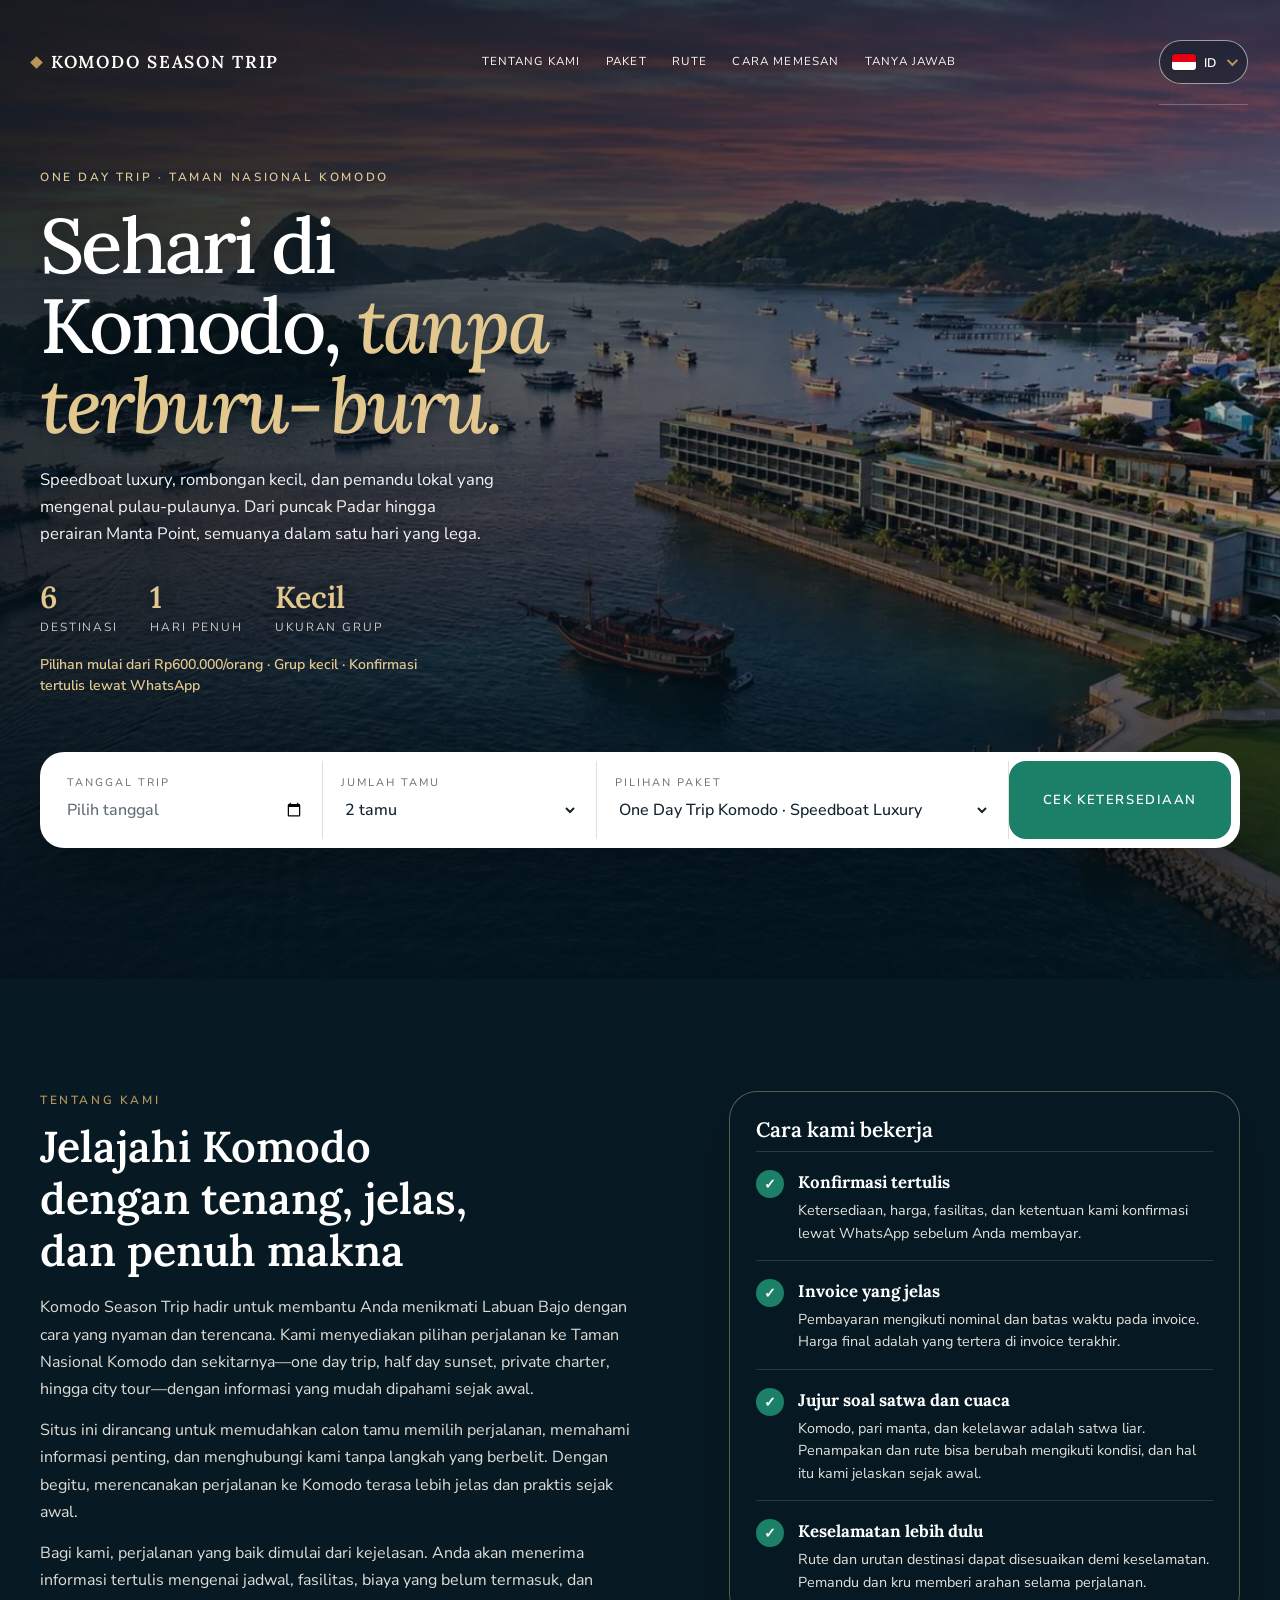
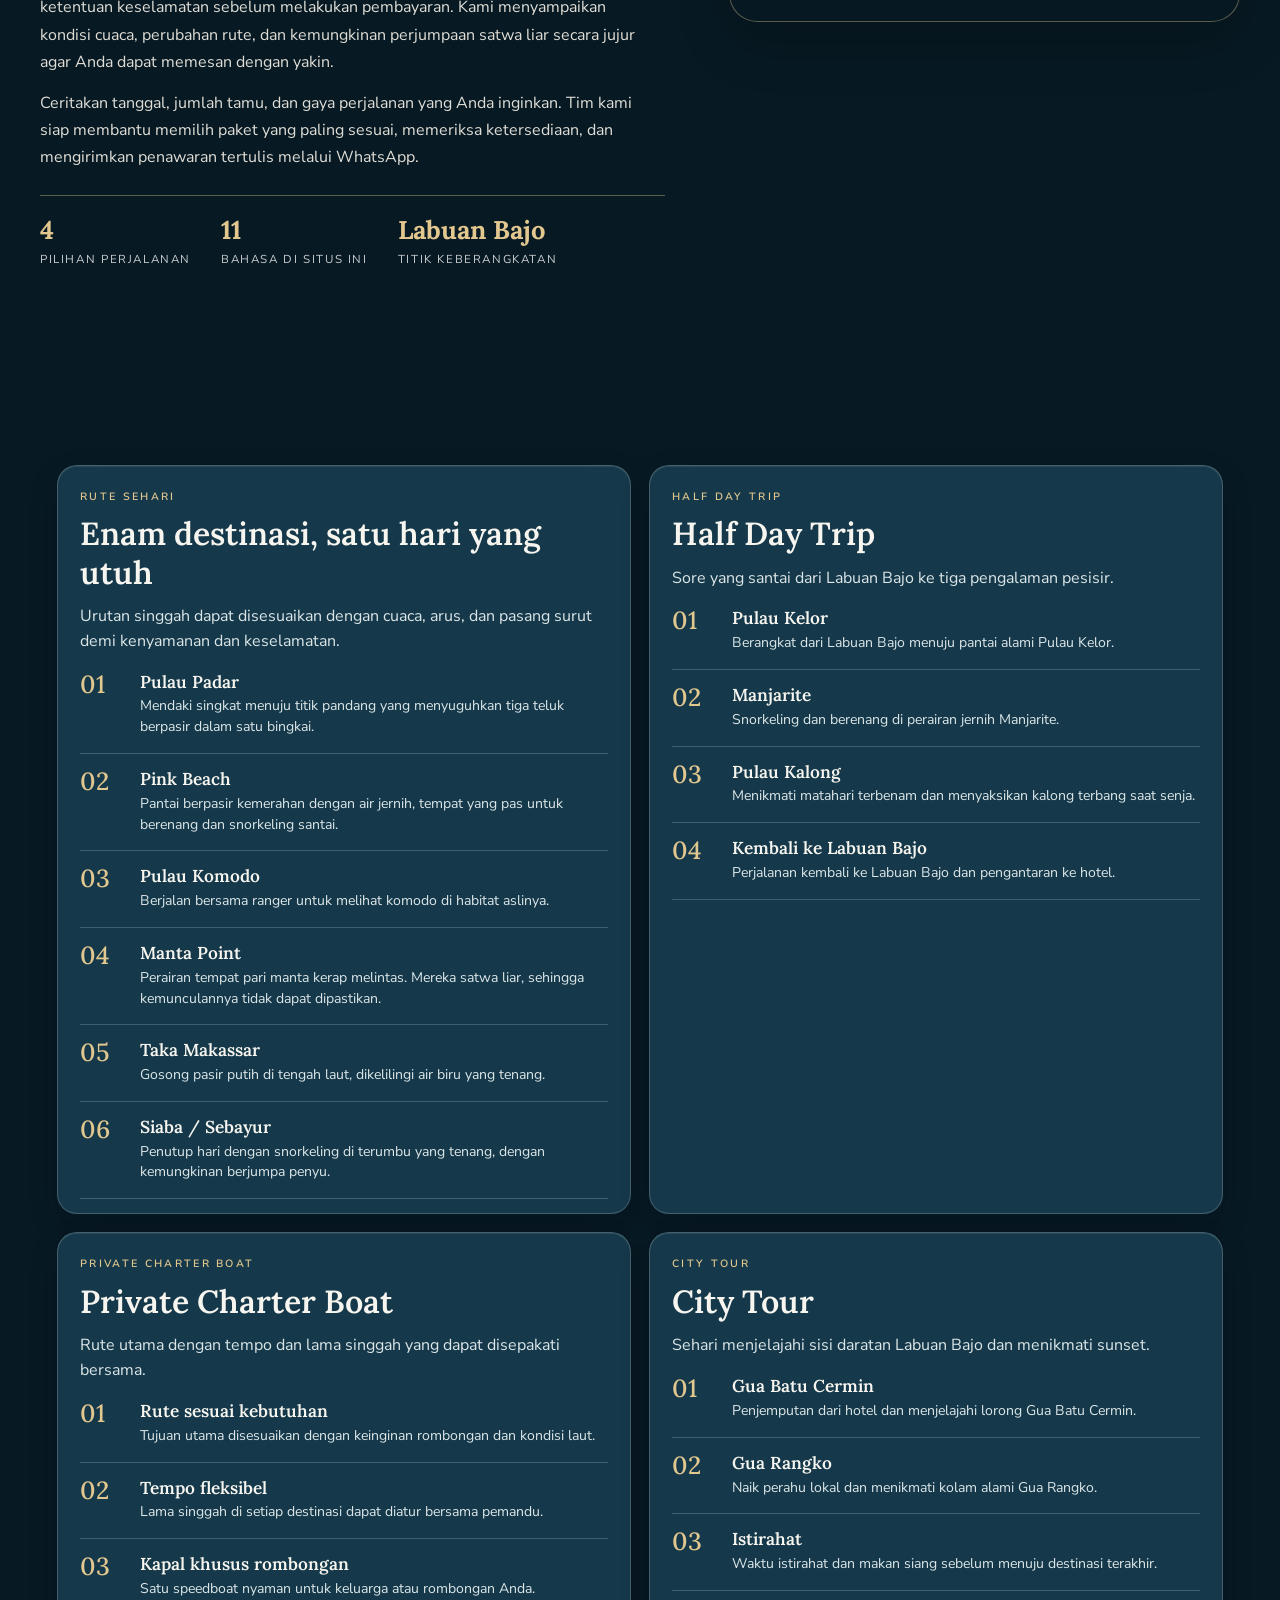
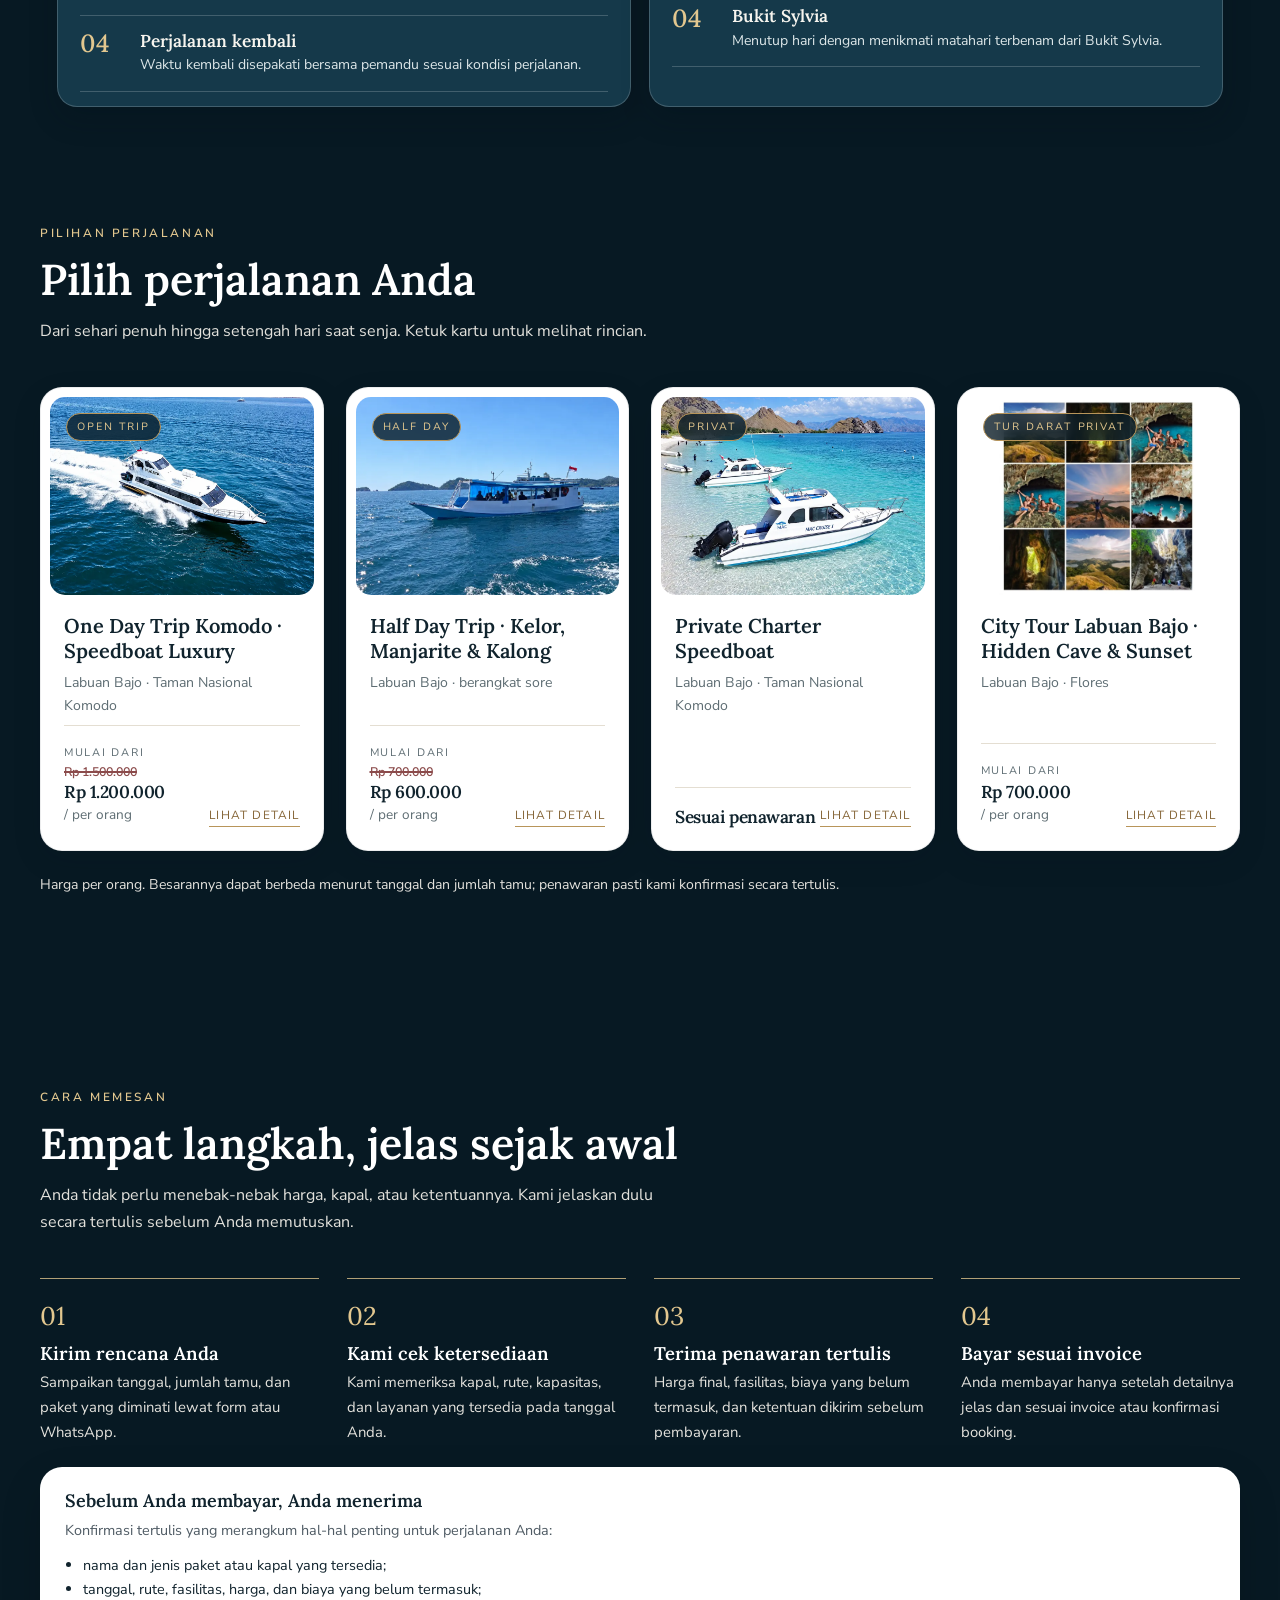
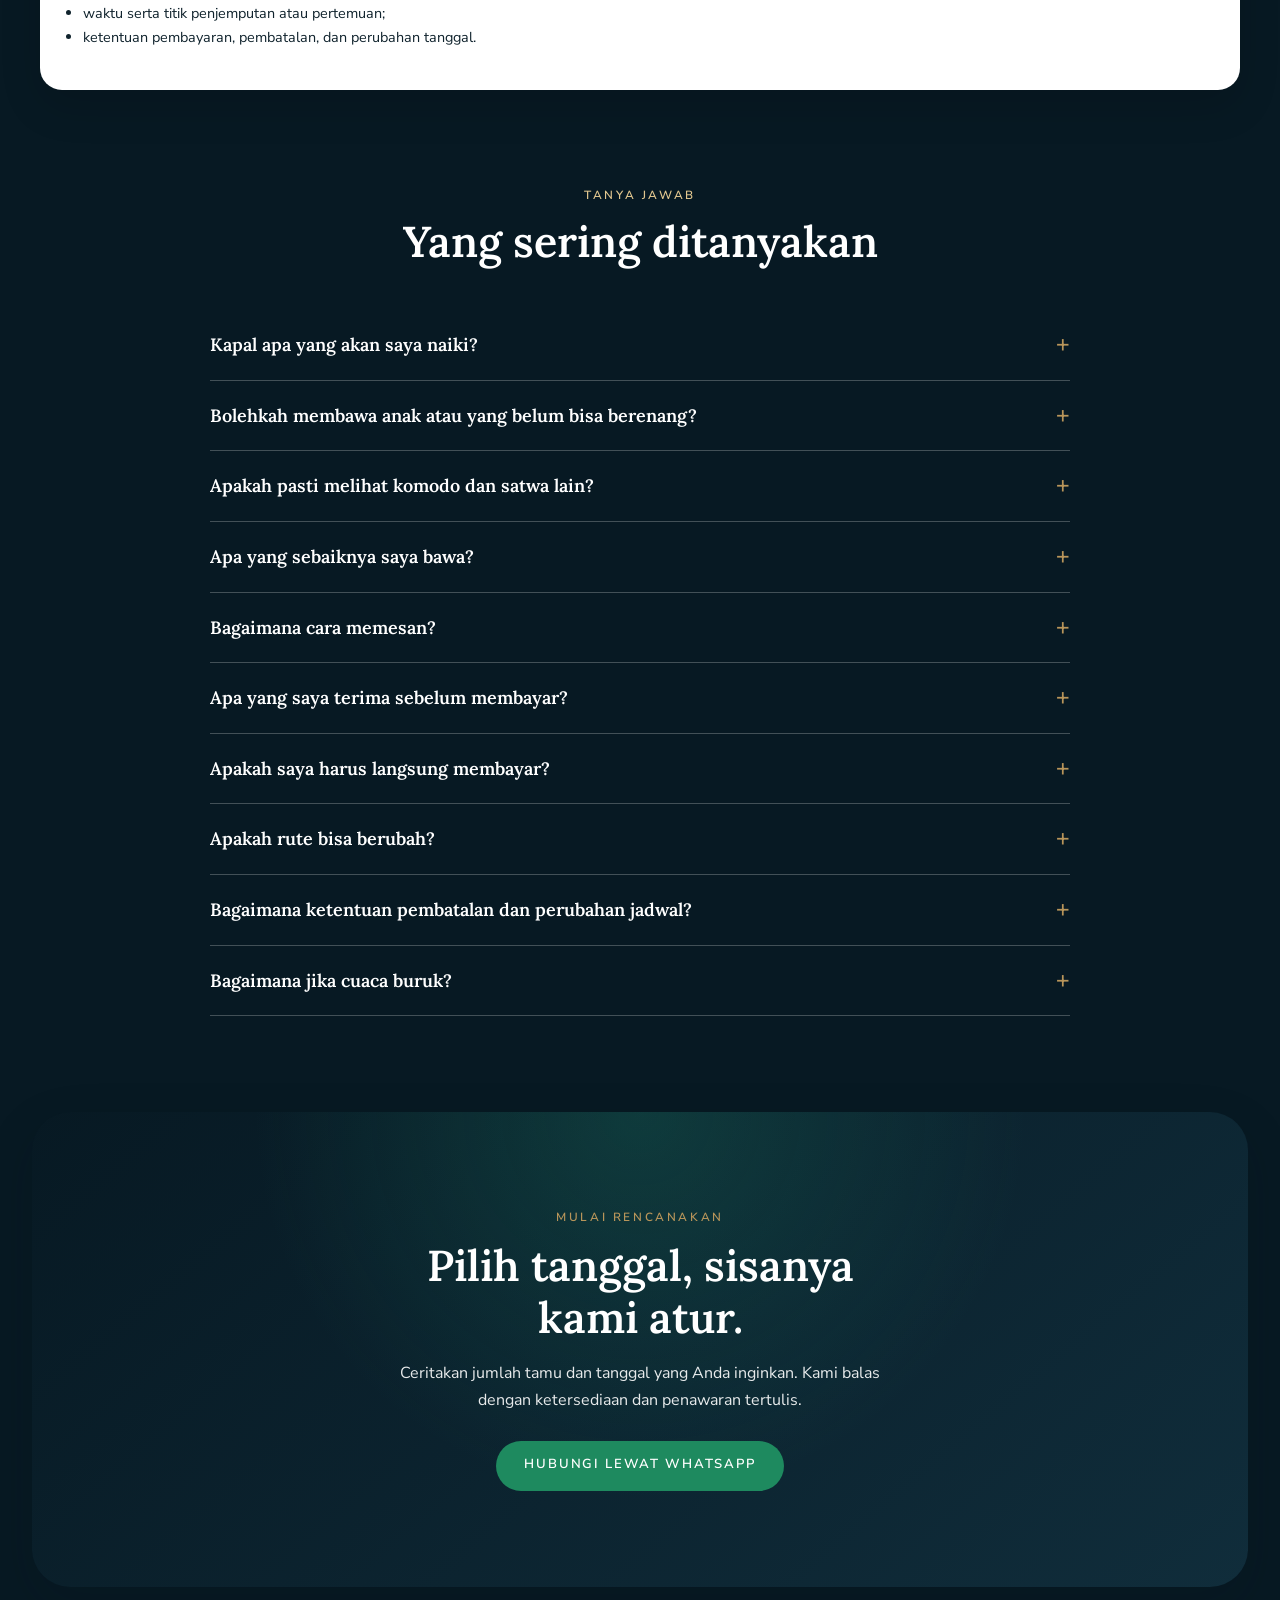
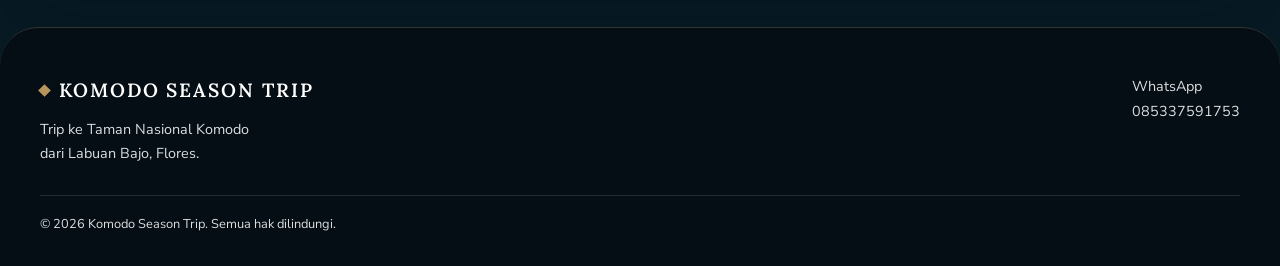
==== index.html @ 8cfcc33c "Add files via upload" ====
<!DOCTYPE html>
<html lang="id">
<head>
<meta charset="UTF-8">
<meta name="viewport" content="width=device-width, initial-scale=1, viewport-fit=cover">
<title>Paket Wisata Komodo dari Labuan Bajo | Komodo Season Trip</title>
<meta name="description" content="Tur Pulau Komodo dari Labuan Bajo: one day trip speedboat luxury, half day sunset Kalong, private charter, dan city tour Gua Rangko. Grup kecil, pesan lewat WhatsApp.">
<meta name="robots" content="index,follow,max-image-preview:large">
<meta property="og:type" content="website"><meta property="og:site_name" content="Komodo Season Trip">
<meta property="og:title" content="Paket Wisata Komodo dari Labuan Bajo | Komodo Season Trip"><meta property="og:description" content="Tur Pulau Komodo dari Labuan Bajo: one day trip speedboat luxury, half day sunset Kalong, private charter, dan city tour Gua Rangko. Grup kecil, pesan lewat WhatsApp.">
<meta property="og:locale" content="id_ID"><meta property="og:locale:alternate" content="en_US"><meta property="og:locale:alternate" content="zh_CN"><meta property="og:locale:alternate" content="ms_MY"><meta property="og:locale:alternate" content="ru_RU"><meta property="og:locale:alternate" content="es_ES"><meta property="og:locale:alternate" content="pt_PT"><meta property="og:locale:alternate" content="it_IT"><meta property="og:locale:alternate" content="de_DE">
<meta property="og:image" content="https://darwin9415.github.io/Komodo-season-trip/hero.webp">
<meta name="twitter:card" content="summary_large_image">
<link rel="alternate" hreflang="id" href="https://darwin9415.github.io/Komodo-season-trip/">
<link rel="alternate" hreflang="en" href="https://darwin9415.github.io/Komodo-season-trip/en.html">
<link rel="alternate" hreflang="zh" href="https://darwin9415.github.io/Komodo-season-trip/zh.html">
<link rel="alternate" hreflang="ms" href="https://darwin9415.github.io/Komodo-season-trip/ms.html">
<link rel="alternate" hreflang="ru" href="https://darwin9415.github.io/Komodo-season-trip/ru.html">
<link rel="alternate" hreflang="es" href="https://darwin9415.github.io/Komodo-season-trip/es.html">
<link rel="alternate" hreflang="pt" href="https://darwin9415.github.io/Komodo-season-trip/pt.html">
<link rel="alternate" hreflang="it" href="https://darwin9415.github.io/Komodo-season-trip/it.html">
<link rel="alternate" hreflang="de" href="https://darwin9415.github.io/Komodo-season-trip/de.html"><link rel="alternate" hreflang="fr" href="https://darwin9415.github.io/Komodo-season-trip/fr.html"><link rel="alternate" hreflang="ar" href="https://darwin9415.github.io/Komodo-season-trip/ar.html">
<link rel="alternate" hreflang="x-default" href="https://darwin9415.github.io/Komodo-season-trip/">
<link rel="canonical" href="https://darwin9415.github.io/Komodo-season-trip/">
<meta property="og:url" content="https://darwin9415.github.io/Komodo-season-trip/">
<link rel="preconnect" href="https://fonts.googleapis.com">
<link rel="preconnect" href="https://fonts.gstatic.com" crossorigin>
<link href="https://fonts.googleapis.com/css2?family=Lora:ital,wght@0,500;0,600;0,700;1,500&family=Nunito+Sans:wght@400;500;600;700&display=swap" rel="stylesheet">
<script type="application/ld+json">{"@context":"https://schema.org","@graph":[{"@type":"TravelAgency","name":"Komodo Season Trip","telephone":"+6285337591753","areaServed":"Labuan Bajo, Flores, Indonesia","description":"Tur Pulau Komodo dari Labuan Bajo: one day trip speedboat luxury, half day sunset Kalong, private charter, dan city tour Gua Rangko. Grup kecil, pesan lewat WhatsApp."},{"@type":"TouristTrip","name":"One Day Trip Komodo · Speedboat Luxury","description":"Open trip (sharing) satu hari penuh menjelajahi enam destinasi Taman Nasional Komodo dengan speedboat wisata dari Labuan Bajo: Pulau Padar, Pink Beach, Pulau Komodo, Manta Point, Taka Makassar, dan Siaba atau Sebayur. Penjemputan hotel di area Labuan Bajo, makan siang, dan pemandu lokal sudah termasuk.","provider":{"@type":"TravelAgency","name":"Komodo Season Trip"},"offers":{"@type":"Offer","priceCurrency":"IDR","price":"1200000"}},{"@type":"TouristTrip","name":"Half Day Trip · Kelor, Manjarite & Kalong","description":"Perjalanan setengah hari yang santai: berlayar dari Labuan Bajo sore hari, singgah di pantai alami Pulau Kelor, snorkeling di Manjarite, lalu menutup hari dengan matahari terbenam dan ribuan kelelawar terbang di Pulau Kalong. Penjemputan dan pengantaran hotel sudah termasuk.","provider":{"@type":"TravelAgency","name":"Komodo Season Trip"},"offers":{"@type":"Offer","priceCurrency":"IDR","price":"600000"}},{"@type":"TouristTrip","name":"Private Charter Speedboat","description":"Sewa satu speedboat penuh khusus untuk keluarga atau rombongan Anda. Rute mengikuti paket utama, sementara tempo dan lama singgah di tiap destinasi menyesuaikan keinginan Anda.","provider":{"@type":"TravelAgency","name":"Komodo Season Trip"}},{"@type":"TouristTrip","name":"City Tour Labuan Bajo · Hidden Cave & Sunset","description":"Satu hari privat menjelajahi sisi daratan Labuan Bajo: menyusuri Gua Batu Cermin, berenang di kolam jernih Gua Rangko, lalu menutup hari dengan matahari terbenam di Bukit Sylvia. Tiga pengalaman dalam satu perjalanan untuk 2–6 tamu.","provider":{"@type":"TravelAgency","name":"Komodo Season Trip"},"offers":{"@type":"Offer","priceCurrency":"IDR","price":"700000"}}]}</script>
<style>
:root{--navy:#08151f;--navy2:#0f2a3c;--gold:#b8955a;--gold2:#dcc08c;--ivory:#f6f3ed;--stone:#ebe5d9;--ink:#101c27;--muted:#67727c;--line:#e0d9ca;
--serif:"Lora",Georgia,"Times New Roman",serif;--sans:"Nunito Sans","Segoe UI",Arial,sans-serif}
*{box-sizing:border-box;margin:0;padding:0}
html{scroll-behavior:smooth}
body{font-variant-numeric:lining-nums;font-family:var(--sans);background:var(--ivory);color:var(--ink);line-height:1.65;font-size:16px;-webkit-font-smoothing:antialiased}
a{color:inherit;text-decoration:none}
svg{display:block}
:focus-visible{outline:2px solid var(--gold);outline-offset:3px}
.wrap{width:min(1140px,90%);margin-inline:auto}
.hide{display:none!important}
.eyebrow{font-size:.74rem;letter-spacing:.22em;text-transform:uppercase;color:var(--gold);font-weight:600}
h1,h2,h3{font-family:var(--serif);font-weight:600;letter-spacing:0;line-height:1.2}
h2{font-size:clamp(1.8rem,3.8vw,2.7rem)}
.btn{display:inline-block;background:var(--gold);color:#08151f;border:0;border-radius:2px;padding:14px 28px;font:600 .82rem var(--sans);letter-spacing:.14em;text-transform:uppercase;cursor:pointer;transition:background .2s}
.btn:hover{background:var(--gold2)}
.btn.ghost{background:transparent;color:inherit;border:1px solid currentColor}
.btn.ghost:hover{background:rgba(184,149,90,.12)}

/* header */
header.top{position:absolute;inset:0 0 auto;z-index:10;color:#fff}
.top .wrap{display:flex;align-items:center;justify-content:space-between;padding-block:24px;gap:20px}
.logo{font-family:var(--serif);font-size:1.15rem;font-weight:600;letter-spacing:.12em;text-transform:uppercase;display:flex;align-items:center;gap:12px}
.logo i{width:9px;height:9px;background:var(--gold);transform:rotate(45deg)}
nav.menu{display:flex;gap:34px;font-size:.82rem;letter-spacing:.12em;text-transform:uppercase}
nav.menu a{opacity:.96;padding:4px 0;border-bottom:1px solid transparent}
nav.menu a:hover{opacity:1;border-color:var(--gold)}
.top .btn{padding:10px 20px}
@media(max-width:860px){nav.menu{display:none}}

/* hero */
.hero{position:relative;color:#fff;min-height:720px;padding:190px 0 0;overflow:hidden;background:#08151f center/cover no-repeat}
.glow{position:absolute;right:10%;top:150px;width:420px;height:420px;border-radius:50%;background:radial-gradient(circle,rgba(220,192,140,.55),rgba(184,149,90,0) 66%);pointer-events:none}
.hero svg.scene{position:absolute;left:0;right:0;bottom:0;width:100%;height:42%;min-height:200px}
.hero .wrap{position:relative;z-index:2}
.hero h1{font-size:clamp(2.4rem,6vw,4.7rem);max-width:12ch;margin-top:18px;font-weight:500}
.hero h1 em{color:var(--gold2);font-style:italic}
.hero .lead{margin-top:22px;max-width:50ch;font-size:1.06rem;color:rgba(255,255,255,.92)}
.facts{display:flex;gap:34px;margin-top:34px;flex-wrap:wrap}
.facts div b{display:block;font-family:var(--serif);font-size:1.8rem;font-weight:600;color:var(--gold2);line-height:1}
.facts div span{font-size:.74rem;letter-spacing:.16em;text-transform:uppercase;opacity:.75}
.cari{position:relative;z-index:3;margin-top:56px;margin-bottom:-52px;background:#fff;color:var(--ink);padding:10px;display:grid;grid-template-columns:1fr 1fr 1.5fr auto;gap:0;box-shadow:0 30px 60px rgba(4,12,20,.35)}
.cari > div{padding:12px 20px;border-right:1px solid var(--line)}
.cari label{display:block;font-size:.68rem;letter-spacing:.18em;text-transform:uppercase;color:var(--muted);margin-bottom:2px}
.cari input,.cari select{width:100%;border:0;background:transparent;font:500 1rem var(--sans);color:var(--ink);padding:4px 0}
.cari .btn{align-self:stretch;border-radius:0;padding-inline:34px}
@media(max-width:900px){.cari{grid-template-columns:1fr 1fr;margin-bottom:-90px}.cari > div{border-bottom:1px solid var(--line)}.cari .btn{grid-column:1/-1;padding-block:16px}}
@media(max-width:520px){.cari{grid-template-columns:1fr}.cari > div{border-right:0}}


section{padding-block:80px}
.sec-head{max-width:640px;margin-bottom:42px}
.sec-head p{color:var(--muted);margin-top:12px}

/* paket */
.cards{display:grid;grid-template-columns:repeat(4,1fr);gap:24px}
@media(max-width:1100px){.cards{grid-template-columns:1fr 1fr}}
@media(max-width:620px){.cards{grid-template-columns:1fr}}
.card{background:#fff;border:1px solid var(--line);cursor:pointer;display:flex;flex-direction:column;transition:transform .25s,box-shadow .25s}
.card:hover{transform:translateY(-4px);box-shadow:0 22px 40px rgba(8,21,31,.12)}
.thumb{height:220px;position:relative;display:grid;place-items:center;color:var(--gold2)}
.has-photo{background-size:cover;background-position:center}.has-photo svg{display:none}
.t1{background:linear-gradient(145deg,#0f2a3c,#08151f)}
.t2{background:linear-gradient(145deg,#14485a,#0a2233)}
.t3{background:linear-gradient(145deg,#1d3a4a,#0a1b27)}
.thumb svg{width:84px;height:84px;opacity:.9}
.tag{position:absolute;left:16px;top:16px;background:rgba(8,21,31,.6);backdrop-filter:blur(4px);font-size:.66rem;letter-spacing:.18em;text-transform:uppercase;border:1px solid var(--gold);color:var(--gold2);padding:4px 10px}
.card .body{padding:24px;display:flex;flex-direction:column;gap:6px;flex:1}
.card h3{font-size:1.25rem}
.where{color:var(--muted);font-size:.88rem}
.score{font-size:.88rem;color:var(--muted)}.score b{color:var(--gold)}
.meta{margin-top:auto;padding-top:18px;border-top:1px solid var(--line);display:flex;justify-content:space-between;align-items:end;gap:10px}
.price small{display:block;font-size:.68rem;letter-spacing:.16em;text-transform:uppercase;color:var(--muted)}
.meta .price{display:flex;flex-direction:column;align-items:flex-start;gap:2px;min-width:0}.meta .price .price-old{display:block!important;margin:0;color:#8b4b4b;font-family:var(--sans);font-size:.86rem;font-weight:600;line-height:1.25;text-decoration-line:line-through;text-decoration-color:#8b4b4b;text-decoration-thickness:2px;white-space:nowrap}.meta .price strong{display:block;color:var(--ink);font-size:1.4rem;line-height:1.2}.price .price-old{display:block;margin:2px 0 0;color:var(--muted);font-size:.82rem;font-weight:500;line-height:1.2;text-decoration:line-through;text-decoration-thickness:1.5px}.price strong{font-family:var(--serif);font-size:1.35rem;font-weight:600}
.price em{font-style:normal;color:var(--muted);font-size:.85rem}
.more{font-size:.74rem;letter-spacing:.16em;text-transform:uppercase;color:var(--gold);border-bottom:1px solid var(--gold)}
.note{margin-top:22px;font-size:.88rem;color:var(--muted)}

/* rute */
.rute{background:linear-gradient(135deg,#fbfaf5 0%,#f7f5ed 48%,#eef5f2 100%);border:1px solid rgba(184,149,90,.22);box-shadow:0 18px 44px rgba(8,21,31,.10)}
.rgrid{display:grid;grid-template-columns:.9fr 1.1fr;gap:60px}
@media(max-width:860px){.rgrid{grid-template-columns:1fr;gap:30px}}
.rgrid .sec-head{position:sticky;top:40px;align-self:start}
@media(max-width:860px){.rgrid .sec-head{position:static}}
.stops{list-style:none}
.stops li{display:grid;grid-template-columns:70px 1fr;gap:16px;padding:22px 0;border-bottom:1px solid var(--line)}
.stops li:first-child{padding-top:0}
.stops b{font-family:var(--serif);font-size:1.9rem;color:var(--gold);line-height:1;font-weight:500}
.stops h3{font-size:1.25rem}
.stops p{color:var(--muted);font-size:.96rem;margin-top:4px}
.route-swipe-hint{display:flex;align-items:center;justify-content:center;gap:10px;width:max-content;max-width:100%;margin:14px auto 0;padding:7px 14px;border:1px solid rgba(184,149,90,.3);border-radius:999px;background:rgba(255,255,255,.74);color:var(--muted);font-size:.8rem;line-height:1.4;text-align:center}.route-swipe-hint span{color:var(--gold);font-size:1.15rem;font-weight:700}
.route-time{font-weight:700;color:var(--gold);white-space:nowrap}
.route-slides{display:block;width:100%;max-width:100%;height:auto;max-height:min(62vh,620px);min-height:0;overflow-x:hidden;overflow-y:auto;overscroll-behavior:auto;-webkit-overflow-scrolling:touch;scrollbar-width:thin;scrollbar-color:var(--gold) transparent;margin:0;padding:0 14px 8px;background:linear-gradient(180deg,rgba(255,255,255,.88),rgba(239,246,242,.78));border:1px solid rgba(184,149,90,.2);border-radius:22px;box-shadow:inset 0 1px 0 rgba(255,255,255,.85)}.route-slides::-webkit-scrollbar{width:8px}.route-slides::-webkit-scrollbar-thumb{background:var(--gold);border:2px solid rgba(255,255,255,.75);border-radius:8px}.route-slides::-webkit-scrollbar-track{background:rgba(224,217,202,.35);border-radius:8px}

.route-slide{display:block;width:100%;background:transparent;border:0;border-radius:0;padding:0}.route-slide+.route-slide{margin-top:30px;padding-top:30px;border-top:1px solid var(--line)}
.route-slide-grid{display:block;width:100%;background:transparent;border:0;border-radius:0;padding:0;box-shadow:none}
.route-slide .sec-head{margin-bottom:0}
.route-slide .sec-head h2{margin-top:10px;color:var(--ink)}
.route-slide .sec-head p{color:var(--muted);margin-top:12px}
.route-slide .eyebrow{font-size:.66rem;color:var(--gold)}
.route-stops{list-style:none;margin:0;padding:0}
.route-stops li{display:grid;grid-template-columns:70px 1fr;gap:16px;padding:22px 0;border-bottom:1px solid var(--line)}
.route-stops li:first-child{padding-top:0}
.route-stops b{font-family:var(--serif);font-size:1.9rem;color:var(--gold);line-height:1;font-weight:500}
.route-stops h3{font-size:1.25rem;margin:0;color:var(--ink)}
.route-stops p{color:var(--muted);font-size:.96rem;margin-top:4px;line-height:1.55}
@media(max-width:860px){.route-stops li{grid-template-columns:58px 1fr}}
@media(max-width:700px){.route-slides{max-height:min(58vh,520px);overflow-y:auto;padding:0 12px 8px}}



/* cara pesan */
.steps{display:grid;grid-template-columns:repeat(4,1fr);gap:28px;counter-reset:s}
@media(max-width:900px){.steps{grid-template-columns:repeat(2,1fr)}}
@media(max-width:520px){.steps{grid-template-columns:1fr}}
.step{counter-increment:s;border-top:1px solid var(--gold);padding-top:16px}
.step::before{content:"0" counter(s);font-family:var(--serif);font-size:1.6rem;color:var(--gold)}
.step h3{font-size:1.15rem;margin:4px 0 6px}
.step p{color:var(--muted);font-size:.93rem}
.booking-next{margin-top:22px;padding:22px 24px;border:1px solid var(--line);border-radius:20px;background:#fff;color:var(--ink)}
.booking-next h3{font-size:1.12rem;margin-bottom:8px;color:var(--ink)!important}
.booking-next p{color:#4f5b64;font-size:.9rem;line-height:1.6}
.booking-next ul{margin:12px 0 18px 1.1rem;color:var(--ink);font-size:.9rem;line-height:1.65}
.booking-next .btn{display:inline-block}
@media(max-width:700px){.booking-next{padding:20px 18px}}

/* faq */
.faq{max-width:820px;margin-inline:auto}
details{border-bottom:1px solid var(--line);padding:20px 0}
summary{cursor:pointer;list-style:none;display:flex;justify-content:space-between;gap:16px;font-family:var(--serif);font-size:1.12rem;font-weight:600}
summary::-webkit-details-marker{display:none}
summary::after{content:"+";color:var(--gold);font-size:1.6rem;line-height:1}
details[open] summary::after{content:"–"}
details p{color:var(--muted);margin-top:10px;max-width:66ch}

/* cta */
.cta{background:linear-gradient(135deg,var(--navy),var(--navy2));color:#fff;text-align:center}
.cta h2{max-width:18ch;margin:12px auto 0}
.cta p{color:rgba(255,255,255,.9);margin:16px auto 28px;max-width:48ch}
footer.foot{background:#050e15;color:rgba(255,255,255,.86);padding:46px 0 30px;font-size:.9rem}
.foot .row{display:flex;justify-content:space-between;flex-wrap:wrap;gap:24px}
.foot .logo{color:#fff;font-size:1.2rem}
.foot a:hover{color:var(--gold2)}
.foot .copy{margin-top:30px;padding-top:18px;border-top:1px solid rgba(255,255,255,.12);font-size:.8rem}

/* panel detail – modal full dengan sudut membulat */
.overlay{
  position:fixed;inset:0;z-index:50;
  background:rgba(0,0,0,.4);
  opacity:0;visibility:hidden;
  transition:opacity .25s ease,visibility .25s ease;
}
.overlay.on{opacity:1;visibility:visible}
.panel{
  position:fixed;
  left:50%;
  top:50%;
  right:auto;bottom:auto;
  width:min(1100px,calc(100vw - 40px));
  max-width:calc(100vw - 40px);
  height:min(92vh,900px);
  max-height:min(92vh,900px);
  background:#fff;
  z-index:60;
  transform:translate(-50%,-46%) scale(.985);
  opacity:0;visibility:hidden;
  transition:transform .28s ease,opacity .28s ease,visibility .28s ease;
  display:flex;flex-direction:column;
  border-radius:24px;
  overflow:hidden;
  box-shadow:0 28px 70px rgba(8,21,31,.32);
  color:var(--ink);
  pointer-events:none;
}
.panel.on{
  transform:translate(-50%,-50%) scale(1);
  opacity:1;visibility:visible;
  pointer-events:auto;
}
.panel .scroll{overflow-y:auto;flex:1;min-height:0;-webkit-overflow-scrolling:touch;padding-bottom:12px}
.p-hero{height:auto;aspect-ratio:16/9;max-height:320px;position:relative;display:grid;place-items:center;color:var(--gold2);margin:0;border-radius:0}
.p-hero.has-photo{background-size:cover;background-position:center}
.p-hero.gal{aspect-ratio:16/9;max-height:340px}
.p-hero svg{width:100px;height:100px}
.p-close{
  position:absolute;right:16px;top:16px;z-index:5;
  width:42px;height:42px;border-radius:50%;
  border:1px solid rgba(255,255,255,.5);
  background:rgba(8,21,31,.55);color:#fff;
  font-size:1.45rem;cursor:pointer;line-height:1;
  display:grid;place-items:center;
  transition:background .2s,border-color .2s;
}
.p-close:hover{background:rgba(8,21,31,.85);border-color:var(--gold)}
.p-body{padding:26px 32px 10px}
.p-body h2{font-size:1.75rem;color:var(--ink)}
.p-sub{color:var(--muted);margin-top:4px}
.p-score{margin-top:10px;color:var(--muted);font-size:.9rem}.p-score b{color:var(--gold)}
.p-body p.desc{margin-top:16px;max-width:70ch}
.p-body h3{font-size:1.15rem;margin:26px 0 12px;color:var(--ink)}
.spec{display:grid;grid-template-columns:1fr 1fr;gap:1px;background:var(--line);border:1px solid var(--line);border-radius:16px;overflow:hidden}
.spec div{background:#fff;padding:14px 16px}
.spec small{display:block;color:var(--muted);font-size:.66rem;letter-spacing:.16em;text-transform:uppercase}
.spec b{font-size:.95rem;font-weight:500}
.tiers{grid-template-columns:repeat(3,1fr)}.tiers b{font-family:var(--serif);font-size:1.1rem;font-weight:600}
.chips{display:flex;flex-wrap:wrap;gap:8px;list-style:none}
.chips li{border:1px solid var(--line);padding:5px 14px;font-size:.84rem;border-radius:999px}
.itin{list-style:none;border-left:1px solid var(--gold);margin:0 0 0 6px;max-width:100%}.itin li{display:grid;grid-template-columns:max-content minmax(0,1fr);align-items:start;column-gap:16px;padding:0 0 10px 20px;position:relative;width:fit-content;max-width:100%}.itin li::before{content:"";position:absolute;left:-5px;top:7px;width:9px;height:9px;background:var(--gold);transform:rotate(45deg)}.itin b{font-weight:700;font-size:.92rem;letter-spacing:.01em;white-space:nowrap}.itin span{color:var(--muted);font-size:.9rem;min-width:0}
.pinc{display:grid;grid-template-columns:1fr 1fr;gap:16px}
@media(max-width:480px){.pinc{grid-template-columns:1fr}}
.pinc ul{list-style:none;font-size:.9rem}
.pinc li{padding:4px 0 4px 20px;position:relative}
.pinc .y li::before{content:"✓";color:var(--gold);position:absolute;left:0;font-weight:700}
.pinc .n li::before{content:"–";color:var(--muted);position:absolute;left:3px}
.book{
  border-top:1px solid var(--line);
  padding:16px 28px 20px;
  display:flex;align-items:center;gap:14px;
  background:#fff;flex-shrink:0;flex-wrap:wrap;
}
.book .price{flex:1;min-width:120px}
.book input[type=date]{border:1px solid var(--line);padding:10px 12px;font:inherit;background:#fff;max-width:170px;border-radius:12px}
.book .btn{padding:12px 22px;border-radius:999px}
@media(max-width:700px){
  .panel{
    width:calc(100vw - 16px);
    max-width:calc(100vw - 16px);
    height:min(94vh,100%);
    max-height:min(94vh,100%);
    border-radius:20px;
  }
  /* Keep the 16:9 ratio on photo slides on small screens. */
  .p-hero,.p-hero.gal{max-height:none}
  .book input[type=date]{flex:1;max-width:none}
  .p-body{padding:18px 18px 8px}
  .p-body h2{font-size:1.4rem}
  .p-body p.desc{max-width:none}
}
body.lock{overflow:hidden}

/* dialog pesanan */
dialog.od{border:0;width:min(480px,94vw);padding:0;margin:auto;color:var(--ink);background:#fff}
dialog.od::backdrop{background:rgba(4,12,20,.65)}
.od form,.od .o-done{padding:30px;display:grid;gap:14px}
.od h2{font-size:1.65rem}
.od .o-boat{color:var(--gold);font-weight:600;margin-top:-6px}
.od label{display:block;font-size:.68rem;letter-spacing:.16em;text-transform:uppercase;color:var(--muted);margin-bottom:4px}
.od input,.od textarea{width:100%;border:1px solid var(--line);padding:11px 12px;font:inherit;background:#fff;color:var(--ink)}
.od textarea{min-height:76px;resize:vertical}
.o-two{display:grid;grid-template-columns:1fr 1fr;gap:12px}
@media(max-width:420px){.o-two{grid-template-columns:1fr}}
.o-err{color:#b3261e;font-size:.9rem}
.o-act{display:flex;gap:10px;justify-content:flex-end;flex-wrap:wrap}
.od .btn.ghost{color:var(--ink)}

/* foto latar hero (tertanam, tidak perlu file terpisah) */
.hero{background-image:linear-gradient(90deg,rgba(8,21,31,.78) 0%,rgba(8,21,31,.45) 55%,rgba(8,21,31,.2) 100%),linear-gradient(180deg,rgba(8,21,31,.55) 0%,rgba(8,21,31,0) 30%,rgba(8,21,31,0) 62%,rgba(8,21,31,.7) 100%),url(hero.webp);background-position:center 55%}
.hero h1{max-width:15ch;text-wrap:balance;text-shadow:0 2px 24px rgba(4,12,20,.45)}
.hero .lead,.facts{text-shadow:0 1px 14px rgba(4,12,20,.5)}
/* header rapi di layar menengah */
.logo{white-space:nowrap;font-size:1.3rem;letter-spacing:.12em}
nav.menu{gap:28px}nav.menu a,.top .btn{white-space:nowrap}
@media(max-width:980px){nav.menu{display:none}}

/* ===== bingkai melengkung & foto sesuai bingkai ===== */
.btn{border-radius:999px}
.top .btn.ghost{border-radius:999px}
.hero{border-radius:0}
.cari{border-radius:30px}.cari .btn{border-radius:22px}
.card{border-radius:26px;overflow:hidden;padding:12px}
.card .body{padding:18px 10px 8px}
.thumb{height:auto;aspect-ratio:4/3;border-radius:0}
.tag{border-radius:999px}
.panel{/* side radius disabled – using centered modal */}
.p-hero{/* aspect handled in modal panel CSS */}
.spec{border-radius:18px;overflow:hidden}
.chips li{border-radius:999px}
.book input[type=date],.od input,.od textarea{border-radius:14px}
dialog.od{border-radius:30px;overflow:hidden}
.rute,.cta{margin-inline:clamp(10px,2.5vw,36px);border-radius:38px}
.rute{border:1px solid var(--line)}
footer.foot{border-radius:38px 38px 0 0;margin-top:40px}
@media(max-width:600px){.panel{/* bottom sheet radius disabled */}}

/* ===== foto utama: bingkai persegi (tidak melengkung), rasio 4:3 pas dengan foto ===== */
.card{padding:10px}
.card .body{padding:20px 14px 14px}
.thumb{border-radius:0}
.p-hero{margin:14px 14px 0;border-radius:0;max-height:none}
/* foto selalu memenuhi frame (menimpa rule .t1/.t2 yang me-reset ukuran latar) */
.thumb.has-photo,.p-hero.has-photo{background-size:cover;background-position:center;background-repeat:no-repeat}
.thumb.has-photo.fit-contain,.p-hero.has-photo.fit-contain{background-size:contain;background-color:#fff}

/* ===== latar situs: foto Padar (sedikit blur) + warna huruf menyesuaikan ===== */
body{background:#0a1620;color:#f6f3ed}
body::before{content:"";position:fixed;inset:0;z-index:-1;background:linear-gradient(rgba(8,21,31,.46),rgba(8,21,31,.62)),url(bg.webp) center/cover no-repeat}
.pil h3,.sec-head h2,.step h3,summary{color:#fff}
.pil p,.sec-head p,.note,.step p,details p{color:rgba(246,243,237,.92)}
.pil b,.step::before{color:var(--gold2)}
.pil,.step{border-top-color:var(--gold2)}
#paket .eyebrow,#cara .eyebrow,#faq .eyebrow{color:var(--gold2)}
details{border-bottom-color:rgba(255,255,255,.24)}
.card,.rute,.panel{color:var(--ink)}
.card h3,.rute h2,.rute h3,.panel h2,.panel h3{color:var(--ink)}
.rute .sec-head p{color:var(--muted)}
.rute .eyebrow{color:var(--gold)}
/* tombol Cek ketersediaan: hijau */
.cari .btn{background:#1e8a5f;color:#fff}
.cari .btn:hover{background:#17724f}

/* ===== kotak pencarian di hero: tampil penuh & rapi di HP ===== */
html{overflow-x:hidden}
.hs{height:70px}
.cari>div{min-width:0}
.cari input,.cari select{min-width:0;max-width:100%}
.dph{position:relative}
.dph span{position:absolute;left:0;top:50%;transform:translateY(-50%);pointer-events:none;color:var(--muted);font-weight:500}
.dph.has span,.dph:focus-within span{display:none}
.dph:not(.has) input:not(:focus){color:transparent}
@media(max-width:900px){
  .hero{padding-top:150px}
  .hs{height:40px}
  .cari{grid-template-columns:1fr 1fr;margin-top:40px;margin-bottom:0;padding:8px;border-radius:26px}
  .cari>div{padding:10px 14px;border-right:0;border-bottom:1px solid var(--line)}
  .cari>div:nth-child(1){border-right:1px solid var(--line)}
  .cari>div:nth-child(3){grid-column:1/-1}
  .cari .btn{grid-column:1/-1;margin-top:8px;padding:16px;border-radius:20px}
}
@media(max-width:520px){
  .cari{grid-template-columns:1fr}
  .cari>div:nth-child(1){border-right:0}
}

/* ===== semua tombol WhatsApp berwarna hijau ===== */
a.btn[data-wa],#p-wa,#o-wa{background:#1e8a5f!important;color:#fff!important;border:0!important}
a.btn[data-wa]:hover,#p-wa:hover,#o-wa:hover{background:#17724f!important}
/* ===== bar pemesanan di panel: rapi di HP ===== */
.book .price strong,.book .price em{white-space:nowrap}
.book .dph{flex:1;min-width:150px}
.book .dph input[type=date]{width:100%;max-width:none;padding:11px 12px}
.book .dph span{left:14px}
@media(max-width:600px){
  .book{gap:10px}
  .book .price{flex:1 1 100%}
  .book .btn{flex:1 1 150px;text-align:center}
}

/* ===== galeri foto di panel detail ===== */
.p-hero.gal{display:block;background:#0a1620;overflow:hidden}
.gal .sl{position:absolute;inset:0;width:100%;height:100%;display:flex;overflow-x:auto;scroll-snap-type:x mandatory;scrollbar-width:none;-webkit-overflow-scrolling:touch}
.gal .sl::-webkit-scrollbar{display:none}
.gal figure{flex:0 0 100%;width:100%;min-width:100%;scroll-snap-align:center;position:relative;margin:0}
.gal figure img{width:100%;height:100%;object-fit:cover;display:block}
.gal figure.ct{background:#fff}
.gal figure.ct img{object-fit:contain}
.gal figcaption{position:absolute;left:0;right:0;bottom:0;padding:38px 16px 30px;background:linear-gradient(transparent,rgba(8,21,31,.75));color:#fff;font-size:.86rem}
.gal .cnt{position:absolute;left:14px;top:14px;z-index:2;background:rgba(8,21,31,.6);color:#fff;font-size:.74rem;letter-spacing:.1em;padding:5px 12px;border-radius:999px}
.gal .nav{position:absolute;top:50%;transform:translateY(-50%);z-index:2;width:38px;height:38px;border-radius:50%;border:1px solid rgba(255,255,255,.6);background:rgba(8,21,31,.55);color:#fff;font-size:1.4rem;line-height:1;cursor:pointer}
.gal .swipe-hint{position:absolute;left:50%;top:14px;transform:translateX(-50%);z-index:2;padding:5px 11px;border:1px solid rgba(255,255,255,.3);border-radius:999px;background:rgba(8,21,31,.62);color:#fff;font-size:.72rem;line-height:1.4;white-space:nowrap;pointer-events:none}
.gal .prev{left:10px}.gal .next{right:10px}
.gal .dots{position:absolute;left:0;right:0;bottom:12px;z-index:2;display:flex;justify-content:center;gap:6px}
.gal .dots i{width:7px;height:7px;border-radius:50%;background:rgba(255,255,255,.5);transition:width .2s}
.gal .dots i.on{background:var(--gold2);width:18px;border-radius:6px}
.p-close{z-index:3}
/* Desktop: make the gallery span the full modal width. */
@media(min-width:701px){
  /* Desktop mengikuti mode mobile: galeri penuh dengan rasio 16:9. */
  .p-hero.gal{height:auto;aspect-ratio:16/9;max-height:none}
  .gal figure img{object-fit:cover}
}
@media(hover:none){.gal .nav{display:none}}

/* ===== bagian informasi tambahan paket (aturan, FAQ) ===== */
.warn{margin-top:16px;padding:12px 14px;border-left:3px solid var(--gold);background:#faf6ec;border-radius:0 14px 14px 0;font-size:.92rem;line-height:1.55}
.inote{margin-top:10px;font-size:.88rem;color:var(--muted);line-height:1.55}
.xinfo{margin-top:26px}
.acc{border-top:1px solid var(--line)}.acc:last-child{border-bottom:1px solid var(--line)}
.acc>summary{cursor:pointer;list-style:none;display:flex;justify-content:space-between;gap:12px;padding:15px 0;font-family:var(--serif);font-size:1.08rem;font-weight:600}
.acc>summary::-webkit-details-marker{display:none}
.acc>summary::after{content:"+";color:var(--gold);font-size:1.4rem;line-height:1}
.acc[open]>summary::after{content:"–"}
.accb{padding:0 0 16px;font-size:.92rem;line-height:1.6}
.accb p{margin:0 0 10px}
.ilist{margin:0 0 10px 1.15rem;padding:0}.ilist li{margin:4px 0}
.qa{border-top:1px solid var(--line)}
.qa>summary{cursor:pointer;list-style:none;padding:11px 0;font-weight:600;font-size:.93rem;display:flex;justify-content:space-between;gap:10px}
.qa>summary::-webkit-details-marker{display:none}
.qa>summary::after{content:"+";color:var(--gold)}
.qa[open]>summary::after{content:"–"}
.qa p{margin:0 0 12px;color:var(--muted)}

/* ===== panel detail: tampilan rapi & profesional (semua paket, semua bahasa) ===== */
.p-body h3{display:flex;align-items:center;gap:10px;margin:30px 0 14px}
.p-body h3::before{content:"";width:22px;height:2px;background:var(--gold);flex:none}
.spec>div:last-child:nth-child(odd){grid-column:1/-1}
.itin b{font-weight:700;letter-spacing:.01em}
.callout{display:flex;gap:12px;align-items:flex-start;margin-top:14px;padding:13px 15px;background:#f1f6f8;border-radius:14px;font-size:.88rem;line-height:1.55;color:var(--ink)}
.callout b{flex:none;width:20px;height:20px;border-radius:50%;background:var(--gold);color:#fff;display:grid;place-items:center;font:700 .78rem var(--serif);font-style:italic;margin-top:1px}
.xinfo{margin-top:30px;display:grid;gap:10px}
.acc{border:1px solid var(--line);border-radius:16px;background:#fff;overflow:hidden}
.acc:last-child{border-bottom:1px solid var(--line)}
.acc>summary{color:var(--ink);padding:15px 16px;font-size:1.05rem}
.acc[open]>summary{background:#faf6ec;border-bottom:1px solid var(--line)}
.accb{padding:14px 16px 6px}
.accb p{color:var(--ink);margin:0 0 12px}
.accb p.inote{color:var(--muted);font-size:.86rem;margin:2px 0 12px}
.ilist{margin:0 0 12px;padding:0;list-style:none}
.ilist li{position:relative;padding:5px 0 5px 26px;font-size:.92rem;line-height:1.55}
.ilist li::before{content:"";position:absolute;left:8px;top:15px;width:6px;height:6px;background:var(--gold);transform:rotate(45deg)}
ol.ilist{counter-reset:o}ol.ilist li{counter-increment:o;padding-left:32px}
ol.ilist li::before{content:counter(o);left:0;top:6px;width:20px;height:20px;border-radius:50%;transform:none;background:var(--gold);color:#fff;font:700 .72rem var(--sans);display:grid;place-items:center}
.acc.yes .ilist li::before{content:"✓";left:3px;top:5px;width:auto;height:auto;background:none;transform:none;color:#1e8a5f;font:700 .95rem var(--sans)}
.acc.no .ilist li::before{content:"✕";left:3px;top:5px;width:auto;height:auto;background:none;transform:none;color:#b3261e;font:700 .85rem var(--sans)}
.qa{border-top:1px solid var(--line)}
.accb>.qa:first-child{border-top:0}
.qa>summary{color:var(--ink);padding:13px 0;font-weight:600;font-size:.95rem;line-height:1.4}
.qa p{color:var(--muted);margin:0 0 14px}
@media(prefers-reduced-motion:reduce){*{transition:none!important;scroll-behavior:auto!important}}

/* ===== Tentang kami ===== */
.about{padding:150px 0 10px;color:#f6f3ed}
.ab-grid{display:grid;grid-template-columns:1.1fr .9fr;gap:48px;align-items:start}
.ab-text h2{margin:10px 0 18px;max-width:20ch;color:#fff}
.ab-text p{color:rgba(246,243,237,.88);margin:0 0 14px;max-width:60ch;line-height:1.7}
.ab-facts{display:flex;gap:30px;flex-wrap:wrap;margin:24px 0 26px;padding-top:20px;border-top:1px solid rgba(220,192,140,.4)}
.ab-facts b{display:block;font-family:var(--serif);font-size:1.6rem;color:var(--gold2);line-height:1.1}
.ab-facts span{font-size:.72rem;letter-spacing:.14em;text-transform:uppercase;color:rgba(255,255,255,.78)}
.ab-card{background:rgba(8,21,31,.64);-webkit-backdrop-filter:blur(8px);backdrop-filter:blur(8px);border:1px solid rgba(220,192,140,.35);border-radius:28px;padding:26px 26px 12px}
.ab-card h3{font-family:var(--serif);font-size:1.3rem;color:#fff;margin:0 0 8px}
.ab-card ul{list-style:none;margin:0;padding:0}
.ab-card li{display:flex;gap:14px;padding:16px 0;border-top:1px solid rgba(255,255,255,.14)}
.ab-card .ck{flex:none;width:28px;height:28px;border-radius:50%;background:#1e8a5f;color:#fff;display:grid;place-items:center;font-weight:700;font-size:.9rem;margin-top:2px}
.ab-card li b{display:block;font-family:var(--serif);font-size:1.05rem;color:#fff;margin-bottom:3px}
.ab-card li p{margin:0;font-size:.9rem;color:rgba(246,243,237,.92);line-height:1.55}
@media(max-width:900px){.about{padding-top:60px}.ab-grid{grid-template-columns:1fr;gap:30px}}

/* ===== multi bahasa ===== */
.hr{display:flex;align-items:center;gap:10px}
.lang{position:relative}
.lang summary{list-style:none;cursor:pointer;border:1px solid rgba(255,255,255,.55);border-radius:999px;padding:9px 14px;font:600 .78rem var(--sans);letter-spacing:.04em;white-space:nowrap;display:flex;align-items:center;gap:6px;color:#fff;background:rgba(8,21,31,.28)}
.lang summary::-webkit-details-marker{display:none}
.lang ul{position:absolute;right:0;top:calc(100% + 8px);background:#fff;color:var(--ink);border-radius:18px;padding:6px;list-style:none;min-width:190px;box-shadow:0 18px 40px rgba(4,12,20,.3);z-index:30}
.lang li a{display:block;padding:10px 14px;border-radius:12px;font-size:.92rem}
.lang li a:hover,.lang li a[aria-current]{background:#f1ece2}
@media(max-width:560px){.top .btn{display:none}.logo{font-size:1rem;letter-spacing:.08em}}
h1,h2,h3{overflow-wrap:break-word;hyphens:auto}
.fl{width:24px;height:16px;border-radius:3px;box-shadow:0 0 0 1px rgba(0,0,0,.2);flex:none;display:block;overflow:hidden}
.lang summary{gap:8px}
.lang summary::after{content:"";width:6px;height:6px;border-right:2px solid currentColor;border-bottom:2px solid currentColor;transform:rotate(45deg) translateY(-2px);margin-left:2px;font-size:0}
.lang[open] summary::after{content:"";transform:rotate(-135deg) translateY(-1px)}
.lang li a{display:flex;align-items:center;gap:12px}
html[lang="zh"]{--sans:"Nunito Sans","PingFang SC","Hiragino Sans GB","Microsoft YaHei","Noto Sans SC",sans-serif;--serif:"Lora","Songti SC","Noto Serif SC","SimSun",serif}
html[lang="zh"] .hero h1{max-width:11em}
html[lang="zh"] .eyebrow,html[lang="zh"] .more,html[lang="zh"] .btn{letter-spacing:.04em}

/* ===== mobile hamburger & drawer ===== */
.nav-toggle{display:none;align-items:center;justify-content:center;width:44px;height:44px;border:1px solid rgba(255,255,255,.35);background:rgba(8,21,31,.35);backdrop-filter:blur(6px);border-radius:10px;cursor:pointer;color:#fff;padding:0;flex-shrink:0}
.nav-toggle svg{width:22px;height:22px}
.nav-toggle .ic-close{display:none}
.nav-toggle[aria-expanded="true"] .ic-open{display:none}
.nav-toggle[aria-expanded="true"] .ic-close{display:block}
.mnav{position:fixed;inset:0 0 auto 0;top:0;z-index:40;background:rgba(8,21,31,.97);color:#fff;padding:88px 24px 28px;transform:translateY(-110%);opacity:0;visibility:hidden;transition:transform .28s ease,opacity .28s ease,visibility .28s;max-height:100vh;overflow-y:auto;-webkit-overflow-scrolling:touch}
.mnav.on{transform:none;opacity:1;visibility:visible}
.mnav nav{display:flex;flex-direction:column;gap:4px}
.mnav a{display:block;padding:14px 8px;font-size:1rem;letter-spacing:.08em;text-transform:uppercase;border-bottom:1px solid rgba(255,255,255,.1);opacity:.92}
.mnav a:hover,.mnav a:focus-visible{opacity:1;color:var(--gold2)}
.mnav .mnav-wa{margin-top:22px;display:inline-flex;align-items:center;justify-content:center;width:100%;text-align:center}
body.nav-open{overflow:hidden}
@media(max-width:980px){
  .nav-toggle{display:inline-flex}
  nav.menu{display:none!important}
  .top .wrap{gap:12px}
  .hr{display:flex;align-items:center;gap:10px}
}
@media(min-width:981px){
  .mnav{display:none!important}
}
/* hero CTA clarity */
.hero-cta-note{margin-top:14px;font-size:.88rem;color:rgba(255,255,255,.9);max-width:52ch;line-height:1.5}
.hero-cta-note strong{color:var(--gold2);font-weight:600}
.cari-micro{margin-top:12px;font-size:.8rem;color:rgba(255,255,255,.86);text-align:center;max-width:48ch;margin-inline:auto}
@media(max-width:900px){
  .cari-micro{margin-bottom:8px}
}
</style>
<link rel="stylesheet" href="premium.css">
</head>
<body><svg xmlns="http://www.w3.org/2000/svg" style="position:absolute;width:0;height:0;overflow:hidden" aria-hidden="true"><defs><symbol id="f-id" viewBox="0 0 30 20"><rect width="30" height="10" fill="#e70011"/><rect y="10" width="30" height="10" fill="#fff"/></symbol><symbol id="f-en" viewBox="0 0 30 20"><rect width="30" height="20" fill="#012169"/><path d="M0 0L30 20M30 0L0 20" stroke="#fff" stroke-width="4"/><path d="M0 0L30 20M30 0L0 20" stroke="#c8102e" stroke-width="1.5"/><path d="M15 0V20M0 10H30" stroke="#fff" stroke-width="6.5"/><path d="M15 0V20M0 10H30" stroke="#c8102e" stroke-width="3.6"/></symbol><symbol id="f-zh" viewBox="0 0 30 20"><rect width="30" height="20" fill="#de2910"/><polygon fill="#ffde00" points="5.00,2.00 5.68,4.07 7.85,4.07 6.09,5.36 6.76,7.43 5.00,6.15 3.24,7.43 3.91,5.36 2.15,4.07 4.32,4.07"/><polygon fill="#ffde00" points="10.86,1.49 10.40,2.04 10.75,2.66 10.09,2.39 9.61,2.92 9.66,2.21 9.00,1.91 9.70,1.74 9.78,1.03 10.16,1.63"/><polygon fill="#ffde00" points="12.99,3.86 12.35,4.19 12.44,4.90 11.93,4.39 11.28,4.70 11.60,4.06 11.12,3.53 11.82,3.64 12.17,3.01 12.29,3.72"/><polygon fill="#ffde00" points="12.96,7.27 12.25,7.31 12.04,8.00 11.78,7.33 11.06,7.34 11.62,6.89 11.38,6.21 11.99,6.60 12.56,6.17 12.38,6.86"/><polygon fill="#ffde00" points="10.78,9.62 10.11,9.39 9.65,9.94 9.67,9.22 9.00,8.95 9.69,8.75 9.74,8.04 10.14,8.63 10.84,8.45 10.40,9.02"/></symbol><symbol id="f-ms" viewBox="0 0 30 20"><rect y="0.000" width="30" height="1.4286" fill="#cc0001"/><rect y="1.429" width="30" height="1.4286" fill="#fff"/><rect y="2.857" width="30" height="1.4286" fill="#cc0001"/><rect y="4.286" width="30" height="1.4286" fill="#fff"/><rect y="5.714" width="30" height="1.4286" fill="#cc0001"/><rect y="7.143" width="30" height="1.4286" fill="#fff"/><rect y="8.571" width="30" height="1.4286" fill="#cc0001"/><rect y="10.000" width="30" height="1.4286" fill="#fff"/><rect y="11.429" width="30" height="1.4286" fill="#cc0001"/><rect y="12.857" width="30" height="1.4286" fill="#fff"/><rect y="14.286" width="30" height="1.4286" fill="#cc0001"/><rect y="15.714" width="30" height="1.4286" fill="#fff"/><rect y="17.143" width="30" height="1.4286" fill="#cc0001"/><rect y="18.571" width="30" height="1.4286" fill="#fff"/><rect width="15" height="11.43" fill="#010066"/><circle cx="5.3" cy="5.7" r="3.2" fill="#fc0"/><circle cx="6.2" cy="5.7" r="2.6" fill="#010066"/><polygon fill="#fc0" points="10.60,2.90 11.12,4.62 12.79,3.95 11.77,5.43 13.33,6.32 11.54,6.45 11.81,8.22 10.60,6.90 9.39,8.22 9.66,6.45 7.87,6.32 9.43,5.43 8.41,3.95 10.08,4.62"/></symbol><symbol id="f-ru" viewBox="0 0 30 20"><rect width="30" height="20" fill="#fff"/><rect y="6.67" width="30" height="6.67" fill="#0039a6"/><rect y="13.33" width="30" height="6.67" fill="#d52b1e"/></symbol><symbol id="f-es" viewBox="0 0 30 20"><rect width="30" height="20" fill="#aa151b"/><rect y="5" width="30" height="10" fill="#f1bf00"/></symbol><symbol id="f-pt" viewBox="0 0 30 20"><rect width="30" height="20" fill="#f00"/><rect width="12" height="20" fill="#060"/><circle cx="12" cy="10" r="3.6" fill="none" stroke="#fc0" stroke-width="1"/><rect x="10.3" y="8.3" width="3.4" height="3.6" rx=".6" fill="#fff" stroke="#f00" stroke-width=".7"/></symbol><symbol id="f-it" viewBox="0 0 30 20"><rect width="30" height="20" fill="#fff"/><rect width="10" height="20" fill="#009246"/><rect x="20" width="10" height="20" fill="#ce2b37"/></symbol><symbol id="f-de" viewBox="0 0 30 20"><rect width="30" height="6.67" fill="#000"/><rect y="6.67" width="30" height="6.67" fill="#d00"/><rect y="13.33" width="30" height="6.67" fill="#ffce00"/></symbol><symbol id="f-fr" viewBox="0 0 30 20"><rect width="10" height="20" fill="#0055a4"/><rect x="10" width="10" height="20" fill="#fff"/><rect x="20" width="10" height="20" fill="#ef4135"/></symbol><symbol id="f-ar" viewBox="0 0 30 20"><rect width="30" height="20" fill="#ce1126"/><rect width="30" height="13.33" fill="#fff"/><rect width="30" height="6.67" fill="#000"/><polygon fill="#007a3d" points="0,0 14,10 0,20"/></symbol></defs></svg>

<header class="top">
  <div class="wrap">
    <a class="logo" href="#"><i></i>Komodo Season Trip</a>
    <nav class="menu" aria-label="Menu utama">
      <a href="#tentang">Tentang kami</a><a href="#paket">Paket</a><a href="#rute">Rute</a><a href="#cara">Cara memesan</a><a href="#faq">Tanya jawab</a>
    </nav>
    <div class="hr"><details class="lang"><summary aria-label="Language / Bahasa"><svg class="fl" viewBox="0 0 30 20" aria-hidden="true"><use href="#f-id"/></svg><span>ID</span></summary><ul><li><a href="index.html" hreflang="id" lang="id" aria-current="true"><svg class="fl" viewBox="0 0 30 20" aria-hidden="true"><use href="#f-id"/></svg><span>Bahasa Indonesia</span></a></li><li><a href="en.html" hreflang="en" lang="en"><svg class="fl" viewBox="0 0 30 20" aria-hidden="true"><use href="#f-en"/></svg><span>English</span></a></li><li><a href="zh.html" hreflang="zh" lang="zh"><svg class="fl" viewBox="0 0 30 20" aria-hidden="true"><use href="#f-zh"/></svg><span>中文（简体）</span></a></li><li><a href="ms.html" hreflang="ms" lang="ms"><svg class="fl" viewBox="0 0 30 20" aria-hidden="true"><use href="#f-ms"/></svg><span>Bahasa Melayu</span></a></li><li><a href="ru.html" hreflang="ru" lang="ru"><svg class="fl" viewBox="0 0 30 20" aria-hidden="true"><use href="#f-ru"/></svg><span>Русский</span></a></li><li><a href="es.html" hreflang="es" lang="es"><svg class="fl" viewBox="0 0 30 20" aria-hidden="true"><use href="#f-es"/></svg><span>Español</span></a></li><li><a href="pt.html" hreflang="pt" lang="pt"><svg class="fl" viewBox="0 0 30 20" aria-hidden="true"><use href="#f-pt"/></svg><span>Português</span></a></li><li><a href="it.html" hreflang="it" lang="it"><svg class="fl" viewBox="0 0 30 20" aria-hidden="true"><use href="#f-it"/></svg><span>Italiano</span></a></li><li><a href="de.html" hreflang="de" lang="de"><svg class="fl" viewBox="0 0 30 20" aria-hidden="true"><use href="#f-de"/></svg><span>Deutsch</span></a></li><li><a href="fr.html" hreflang="fr" lang="fr"><svg class="fl" viewBox="0 0 30 20"><use href="#f-fr"/></svg><span>Français</span></a></li><li><a href="ar.html" hreflang="ar" lang="ar"><svg class="fl" viewBox="0 0 30 20"><use href="#f-ar"/></svg><span>العربية</span></a></li></ul></details><button type="button" class="nav-toggle" id="nav-toggle" aria-label="Buka menu" data-open="Buka menu" data-close="Tutup menu" aria-expanded="false" aria-controls="mnav"><svg class="ic-open" viewBox="0 0 24 24" fill="none" stroke="currentColor" stroke-width="2" stroke-linecap="round" aria-hidden="true"><path d="M4 7h16M4 12h16M4 17h16"/></svg><svg class="ic-close" viewBox="0 0 24 24" fill="none" stroke="currentColor" stroke-width="2" stroke-linecap="round" aria-hidden="true"><path d="M6 6l12 12M18 6L6 18"/></svg></button></div>
  </div>
</header>
<div class="mnav" id="mnav" role="dialog" aria-modal="true" aria-label="Menu utama" hidden><nav aria-label="Menu utama">
      <a href="#tentang">Tentang kami</a><a href="#paket">Paket</a><a href="#rute">Rute</a><a href="#cara">Cara memesan</a><a href="#faq">Tanya jawab</a>
    </nav></div>

<div class="hero">
  <div class="wrap">
    <div class="eyebrow">One day trip · Taman Nasional Komodo</div>
    <h1>Sehari di Komodo,  <em>tanpa terburu‑buru.</em></h1>
    <p class="lead">Speedboat luxury, rombongan kecil, dan pemandu lokal yang mengenal pulau-pulaunya. Dari puncak Padar hingga perairan Manta Point, semuanya dalam satu hari yang lega.</p>
    <div class="facts"><div><b>6</b><span>Destinasi</span></div><div><b>1</b><span>Hari penuh</span></div><div><b>Kecil</b><span>Ukuran grup</span></div></div>

    <p class="hero-cta-note"><strong>Pilihan mulai dari Rp600.000/orang · Grup kecil · Konfirmasi tertulis lewat WhatsApp</strong></p>
    <form class="cari" id="cari" aria-label="Cek ketersediaan">
      <div><label for="h-date">Tanggal trip</label><div class="dph"><span>Pilih tanggal</span><input type="date" id="h-date" required></div></div>
      <div><label for="h-guests">Jumlah tamu</label><select id="h-guests"></select></div>
      <div><label for="h-pkg">Pilihan paket</label><select id="h-pkg"></select></div>
      <button class="btn" type="submit">Cek ketersediaan</button>
    </form>
    <p class="cari-micro">Belum perlu membayar. Kami cek ketersediaan dan mengirim penawaran tertulis terlebih dahulu.</p>
  </div>
  <div class="hs"></div>
</div>

<main>
<section class="about" id="tentang">
  <div class="wrap"><div class="ab-grid">
    <div class="ab-text">
      <div class="eyebrow">Tentang kami</div>
      <h2>Jelajahi Komodo dengan tenang, jelas, dan penuh makna</h2><p>Komodo Season Trip hadir untuk membantu Anda menikmati Labuan Bajo dengan cara yang nyaman dan terencana. Kami menyediakan pilihan perjalanan ke Taman Nasional Komodo dan sekitarnya—one day trip, half day sunset, private charter, hingga city tour—dengan informasi yang mudah dipahami sejak awal.</p><p>Situs ini dirancang untuk memudahkan calon tamu memilih perjalanan, memahami informasi penting, dan menghubungi kami tanpa langkah yang berbelit. Dengan begitu, merencanakan perjalanan ke Komodo terasa lebih jelas dan praktis sejak awal.</p><p>Bagi kami, perjalanan yang baik dimulai dari kejelasan. Anda akan menerima informasi tertulis mengenai jadwal, fasilitas, biaya yang belum termasuk, dan ketentuan keselamatan sebelum melakukan pembayaran. Kami menyampaikan kondisi cuaca, perubahan rute, dan kemungkinan perjumpaan satwa liar secara jujur agar Anda dapat memesan dengan yakin.</p><p>Ceritakan tanggal, jumlah tamu, dan gaya perjalanan yang Anda inginkan. Tim kami siap membantu memilih paket yang paling sesuai, memeriksa ketersediaan, dan mengirimkan penawaran tertulis melalui WhatsApp.</p>
      <div class="ab-facts"><div><b>4</b><span>Pilihan perjalanan</span></div><div><b>11</b><span>Bahasa di situs ini</span></div><div><b>Labuan Bajo</b><span>Titik keberangkatan</span></div></div>
      
    </div>
    <aside class="ab-card" aria-label="Cara kami bekerja">
      <h3>Cara kami bekerja</h3>
      <ul>
        <li><span class="ck" aria-hidden="true">✓</span><div><b>Konfirmasi tertulis</b><p>Ketersediaan, harga, fasilitas, dan ketentuan kami konfirmasi lewat WhatsApp sebelum Anda membayar.</p></div></li>
        <li><span class="ck" aria-hidden="true">✓</span><div><b>Invoice yang jelas</b><p>Pembayaran mengikuti nominal dan batas waktu pada invoice. Harga final adalah yang tertera di invoice terakhir.</p></div></li>
        <li><span class="ck" aria-hidden="true">✓</span><div><b>Jujur soal satwa dan cuaca</b><p>Komodo, pari manta, dan kelelawar adalah satwa liar. Penampakan dan rute bisa berubah mengikuti kondisi, dan hal itu kami jelaskan sejak awal.</p></div></li>
        <li><span class="ck" aria-hidden="true">✓</span><div><b>Keselamatan lebih dulu</b><p>Rute dan urutan destinasi dapat disesuaikan demi keselamatan. Pemandu dan kru memberi arahan selama perjalanan.</p></div></li>
      </ul>
    </aside>
  </div></div>
</section>
<section class="rute" id="rute"><div class="wrap"><div aria-label="Rute perjalanan" class="route-slides"><article class="route-slide"><div class="route-slide-grid"><div class="sec-head"><div class="eyebrow">Rute sehari</div><h2 style="margin-top:10px">Enam destinasi, satu hari yang utuh</h2><p>Urutan singgah dapat disesuaikan dengan cuaca, arus, dan pasang surut demi kenyamanan dan keselamatan.</p></div><ol class="stops">
<li><b>01</b><div><h3>Pulau Padar</h3><p>Mendaki singkat menuju titik pandang yang menyuguhkan tiga teluk berpasir dalam satu bingkai.</p></div></li>
<li><b>02</b><div><h3>Pink Beach</h3><p>Pantai berpasir kemerahan dengan air jernih, tempat yang pas untuk berenang dan snorkeling santai.</p></div></li>
<li><b>03</b><div><h3>Pulau Komodo</h3><p>Berjalan bersama ranger untuk melihat komodo di habitat aslinya.</p></div></li>
<li><b>04</b><div><h3>Manta Point</h3><p>Perairan tempat pari manta kerap melintas. Mereka satwa liar, sehingga kemunculannya tidak dapat dipastikan.</p></div></li>
<li><b>05</b><div><h3>Taka Makassar</h3><p>Gosong pasir putih di tengah laut, dikelilingi air biru yang tenang.</p></div></li>
<li><b>06</b><div><h3>Siaba / Sebayur</h3><p>Penutup hari dengan snorkeling di terumbu yang tenang, dengan kemungkinan berjumpa penyu.</p></div></li>
</ol></div></article>
<article class="route-slide"><div class="route-slide-grid"><div class="sec-head"><div class="eyebrow">Half Day Trip</div><h2>Half Day Trip</h2><p>Sore yang santai dari Labuan Bajo ke tiga pengalaman pesisir.</p></div><ol class="route-stops"><li><b>01</b><div><h3>Pulau Kelor</h3><p>Berangkat dari Labuan Bajo menuju pantai alami Pulau Kelor.</p></div></li><li><b>02</b><div><h3>Manjarite</h3><p>Snorkeling dan berenang di perairan jernih Manjarite.</p></div></li><li><b>03</b><div><h3>Pulau Kalong</h3><p>Menikmati matahari terbenam dan menyaksikan kalong terbang saat senja.</p></div></li><li><b>04</b><div><h3>Kembali ke Labuan Bajo</h3><p>Perjalanan kembali ke Labuan Bajo dan pengantaran ke hotel.</p></div></li></ol></div></article>
<article class="route-slide"><div class="route-slide-grid"><div class="sec-head"><div class="eyebrow">Private Charter Boat</div><h2>Private Charter Boat</h2><p>Rute utama dengan tempo dan lama singgah yang dapat disepakati bersama.</p></div><ol class="route-stops"><li><b>01</b><div><h3>Rute sesuai kebutuhan</h3><p>Tujuan utama disesuaikan dengan keinginan rombongan dan kondisi laut.</p></div></li><li><b>02</b><div><h3>Tempo fleksibel</h3><p>Lama singgah di setiap destinasi dapat diatur bersama pemandu.</p></div></li><li><b>03</b><div><h3>Kapal khusus rombongan</h3><p>Satu speedboat nyaman untuk keluarga atau rombongan Anda.</p></div></li><li><b>04</b><div><h3>Perjalanan kembali</h3><p>Waktu kembali disepakati bersama pemandu sesuai kondisi perjalanan.</p></div></li></ol></div></article>
<article class="route-slide"><div class="route-slide-grid"><div class="sec-head"><div class="eyebrow">City Tour</div><h2>City Tour</h2><p>Sehari menjelajahi sisi daratan Labuan Bajo dan menikmati sunset.</p></div><ol class="route-stops"><li><b>01</b><div><h3>Gua Batu Cermin</h3><p>Penjemputan dari hotel dan menjelajahi lorong Gua Batu Cermin.</p></div></li><li><b>02</b><div><h3>Gua Rangko</h3><p>Naik perahu lokal dan menikmati kolam alami Gua Rangko.</p></div></li><li><b>03</b><div><h3>Istirahat</h3><p>Waktu istirahat dan makan siang sebelum menuju destinasi terakhir.</p></div></li><li><b>04</b><div><h3>Bukit Sylvia</h3><p>Menutup hari dengan menikmati matahari terbenam dari Bukit Sylvia.</p></div></li></ol></div></article>
</div><p class="route-swipe-hint"><span aria-hidden="true">↓</span>Gulir ke bawah di dalam panel untuk melihat semua rute<span aria-hidden="true">↓</span></p></div>


</section>

<section id="paket" style="padding-top:20px">
  <div class="wrap">
    <div class="sec-head"><div class="eyebrow">Pilihan perjalanan</div><h2 style="margin-top:10px">Pilih perjalanan Anda</h2><p>Dari sehari penuh hingga setengah hari saat senja. Ketuk kartu untuk melihat rincian.</p></div>
    <div class="cards" id="cards"></div>
    <p class="note">Harga per orang. Besarannya dapat berbeda menurut tanggal dan jumlah tamu; penawaran pasti kami konfirmasi secara tertulis.</p>
  </div>
</section>
<section id="cara">
  <div class="wrap">
    <div class="sec-head"><div class="eyebrow">Cara memesan</div><h2 style="margin-top:10px">Empat langkah, jelas sejak awal</h2><p>Anda tidak perlu menebak-nebak harga, kapal, atau ketentuannya. Kami jelaskan dulu secara tertulis sebelum Anda memutuskan.</p></div>
    <div class="steps">
      <div class="step"><h3>Kirim rencana Anda</h3><p>Sampaikan tanggal, jumlah tamu, dan paket yang diminati lewat form atau WhatsApp.</p></div>
      <div class="step"><h3>Kami cek ketersediaan</h3><p>Kami memeriksa kapal, rute, kapasitas, dan layanan yang tersedia pada tanggal Anda.</p></div>
      <div class="step"><h3>Terima penawaran tertulis</h3><p>Harga final, fasilitas, biaya yang belum termasuk, dan ketentuan dikirim sebelum pembayaran.</p></div>
      <div class="step"><h3>Bayar sesuai invoice</h3><p>Anda membayar hanya setelah detailnya jelas dan sesuai invoice atau konfirmasi booking.</p></div>
    </div>
    <div class="booking-next">
      <h3>Sebelum Anda membayar, Anda menerima</h3>
      <p>Konfirmasi tertulis yang merangkum hal-hal penting untuk perjalanan Anda:</p>
      <ul><li>nama dan jenis paket atau kapal yang tersedia;</li><li>tanggal, rute, fasilitas, harga, dan biaya yang belum termasuk;</li><li>waktu serta titik penjemputan atau pertemuan;</li><li>ketentuan pembayaran, pembatalan, dan perubahan tanggal.</li></ul>
      
    </div>
  </div>
</section>

<section id="faq" style="padding-top:0">
  <div class="wrap faq">
    <div class="sec-head" style="margin-inline:auto;text-align:center"><div class="eyebrow">Tanya jawab</div><h2 style="margin-top:10px">Yang sering ditanyakan</h2></div>
    <details><summary>Kapal apa yang akan saya naiki?</summary><p>Anda memilih kelas kapal. Nama kapal yang bertugas kami konfirmasi sebelum keberangkatan dan selalu sesuai kelas yang dipesan.</p></details>
    <details><summary>Bolehkah membawa anak atau yang belum bisa berenang?</summary><p>Boleh. Beri tahu usia anak agar jaket pelampung dan lokasi snorkeling dapat disiapkan. Tamu yang belum bisa berenang tetap dapat ikut dengan jaket pelampung, di perairan yang aman, dan pemandu ikut mendampingi.</p></details>
    <details><summary>Apakah pasti melihat komodo dan satwa lain?</summary><p>Komodo hidup liar di habitatnya. Pemandu dan ranger tahu area terbaik, namun perjumpaan dengan satwa liar, termasuk pari manta, penyu, dan kalong, tidak dapat dijanjikan.</p></details>
    <details><summary>Apa yang sebaiknya saya bawa?</summary><p>Tabir surya ramah terumbu, topi, kacamata hitam, pakaian ganti, handuk, alas kaki yang nyaman untuk trekking ringan, serta obat pribadi bila diperlukan.</p></details>
    <details><summary>Bagaimana cara memesan?</summary><p>Isi form pesanan atau hubungi kami lewat WhatsApp. Kami mengecek ketersediaan lalu mengirimkan harga, fasilitas, rute, dan ketentuan secara tertulis sebelum Anda membayar.</p></details>
    <details><summary>Apa yang saya terima sebelum membayar?</summary><p>Anda menerima konfirmasi tertulis atau invoice yang menjelaskan paket atau kapal, tanggal, rute, fasilitas, harga final, biaya yang belum termasuk, serta ketentuan pembayaran, pembatalan, dan perubahan tanggal.</p></details>
    <details><summary>Apakah saya harus langsung membayar?</summary><p>Tidak. Sampaikan dulu tanggal dan jumlah tamu Anda. Kami akan menjelaskan ketersediaan dan detail penawaran terlebih dahulu. Pembayaran dilakukan setelah Anda menerima dan menyetujui konfirmasi tertulis.</p></details>
    <details><summary>Apakah rute bisa berubah?</summary><p>Ya. Rute dan urutan destinasi dapat diubah, dipersingkat, atau diganti karena cuaca, arus, pasang surut, atau alasan keselamatan. Perubahan dijelaskan oleh pemandu di hari perjalanan.</p></details>
    <details><summary>Bagaimana ketentuan pembatalan dan perubahan jadwal?</summary><p>Ketentuan pembatalan, perubahan tanggal, dan pengembalian dana dapat berbeda menurut paket, tanggal, dan kondisi operasional. Mintalah ketentuan tertulis lewat WhatsApp sebelum melakukan pembayaran.</p></details>
    <details><summary>Bagaimana jika cuaca buruk?</summary><p>Demi keselamatan, perjalanan dapat diubah, ditunda, atau dibatalkan. Opsi perubahan tanggal atau pengembalian dana mengikuti ketentuan yang kami konfirmasikan secara tertulis saat pemesanan.</p></details>

  </div>
</section>

<section class="cta">
  <div class="wrap">
    <div class="eyebrow">Mulai rencanakan</div>
    <h2>Pilih tanggal, sisanya kami atur.</h2>
    <p>Ceritakan jumlah tamu dan tanggal yang Anda inginkan. Kami balas dengan ketersediaan dan penawaran tertulis.</p>
    <a class="btn" data-wa href="https://wa.me/6285337591753" target="_blank" rel="noopener">Hubungi lewat WhatsApp</a>
  </div>
</section>
</main>

<footer class="foot">
  <div class="wrap">
    <div class="row">
      <div><a class="logo" href="#"><i></i>Komodo Season Trip</a><p style="margin-top:10px">Trip ke Taman Nasional Komodo<br>dari Labuan Bajo, Flores.</p></div>
      <div><p>WhatsApp<br><a data-wa id="wa-text" href="https://wa.me/6285337591753" target="_blank" rel="noopener">0853-3759-1753</a></p></div>
    </div>
    <div class="copy">© 2026 Komodo Season Trip. Semua hak dilindungi.</div>
  </div>
</footer>

<div class="overlay" id="overlay"></div>
<aside class="panel" id="panel" role="dialog" aria-modal="true" aria-labelledby="p-title" aria-hidden="true">
  <div class="scroll" id="p-content"></div>
  <div class="book">
    <div class="price"><small id="p-from"></small><del id="p-old-price" class="price-old hide"></del><strong id="p-price"></strong> <em id="p-unit"></em></div>
    <div class="dph" id="p-dph"><span>Pilih tanggal</span><input type="date" id="p-date" aria-label="Tanggal trip"></div>
    <button type="button" class="btn hide" id="p-order">Pesan sekarang</button>
    <a class="btn" id="p-wa" href="https://wa.me/6285337591753" target="_blank" rel="noopener">Pesan via WhatsApp</a>
  </div>
</aside>

<dialog class="od" id="od" aria-labelledby="o-title">
  <form id="ofm">
    <h2 id="o-title">Pesan perjalanan</h2>
    <p class="o-boat" id="o-boat"></p>
    <div><label for="o-name">Nama lengkap</label><input type="text" id="o-name" required maxlength="80" autocomplete="name"></div>
    <div><label for="o-phone">Nomor WhatsApp</label><input type="tel" id="o-phone" required placeholder="08xxxxxxxxxx" autocomplete="tel"></div>
    <div class="o-two">
      <div><label for="o-guests">Jumlah tamu</label><input type="number" id="o-guests" min="1" max="50" value="2" required></div>
      <div><label for="o-date">Tanggal trip</label><input type="date" id="o-date" required></div>
    </div>
    <div><label for="o-note">Catatan (opsional)</label><textarea id="o-note" maxlength="500" placeholder="Usia anak, kebutuhan khusus, dll."></textarea></div>
    <input type="text" id="o-hp" tabindex="-1" autocomplete="off" aria-hidden="true" style="position:absolute;left:-9999px">
    <p class="o-err hide" id="o-err"></p>
    <div class="o-act"><button type="button" class="btn ghost" id="o-cancel">Batal</button><button class="btn" id="o-send">Kirim pesanan</button></div>
  </form>
  <div class="o-done hide" id="o-done">
    <h2>Permintaan siap dikirim</h2>
    <p>Periksa ringkasan, lalu tekan tombol WhatsApp di bawah untuk mengirim permintaan kepada tim kami. Trip belum terkonfirmasi sampai tim kami membalas.</p>
    <div class="o-act"><a class="btn" id="o-wa" href="https://wa.me/6285337591753" target="_blank" rel="noopener">Konfirmasi lewat WhatsApp</a><button type="button" class="btn ghost" id="o-close">Tutup</button></div>
  </div>
</dialog>

<script>
var WA='6285337591753', ORDER_URL='';
var LANG='id',T={"view": "Lihat detail", "from": "mulai dari", "sum": "Ringkasan", "tiers": "Harga per orang", "fac": "Fasilitas", "route2": "Rute perjalanan", "inc_note": "Termasuk dan catatan", "close_panel": "Tutup panel", "prev": "Foto sebelumnya", "next": "Foto berikutnya", "swipe": "Geser untuk melihat foto", "err_phone": "Nomor WhatsApp tidak valid. Contoh: 085337591753 atau +65 8123 4567", "sending": "Mengirim…", "err_send": "Pesanan belum terkirim. Periksa koneksi, atau pesan lewat WhatsApp.", "guest_n": "%n tamu", "guest_more": "Lebih dari 10", "wa_interest": "Halo Komodo Season Trip, saya tertarik dengan %n.", "wa_date": "Tanggal: %s.", "wa_guests": "Jumlah tamu: %s.", "wa_ask": "Mohon info ketersediaan dan harga.", "wa_order": "Halo Komodo Season Trip, saya %p baru saja memesan %n.", "wa_confirm": "Mohon konfirmasinya.", "o_send": "Kirim pesanan", "locale": "id-ID"},curIdx=0;
function applySalePrice(b){var ref=String(b.oldp||'')+' '+String(b.p||''),name=String(b.n||'').toLowerCase();if(/city[\s-]*tour|lawatan bandar|tur darat|tour della città|city tour|городской тур|城市游/.test(name)){delete b.oldp;b.p='Rp 700.000'}else if(/1[., ]500[., ]000/.test(ref)||/one[\s-]*day|full[\s-]*day|satu hari|ganzer tag|intera giornata|un día completo|um dia inteiro|полный день|一日/.test(name)&&!/half[\s-]*day|半日/.test(name)){b.oldp='Rp 1.500.000';b.p='Rp 1.200.000'}else if(/700[., ]000/.test(ref)||/half[\s-]*day|setengah hari|separuh hari|halbtag|mezza giornata|medio día|meio dia|тур на полдня|半日/.test(name)){b.oldp='Rp 700.000';b.p='Rp 600.000'}return b}function loc(b){var t=LANG!=='id'&&b.tr&&b.tr[LANG];if(!t)return applySalePrice(b);var o={};for(var k in b)o[k]=b[k];['n','w','tag','pu','p','d','sp','f','it','y','x','pt','itn','warn','rt','info','faq','faqt'].forEach(function(k){if(t[k]!=null)o[k]=t[k]});return applySalePrice(o)}
function msg(){return Array.prototype.filter.call(arguments,Boolean).join(' ')}
var BOATS=[{"n":"One Day Trip Komodo · Speedboat Luxury","w":"Labuan Bajo · Taman Nasional Komodo","tag":"Open trip","ik":"motor","p":"Rp 1.200.000","pu":"per orang","s":"","r":0,"d":"Open trip (sharing) satu hari penuh menjelajahi enam destinasi Taman Nasional Komodo dengan speedboat wisata dari Labuan Bajo: Pulau Padar, Pink Beach, Pulau Komodo, Manta Point, Taka Makassar, dan Siaba atau Sebayur. Penjemputan hotel di area Labuan Bajo, makan siang, dan pemandu lokal sudah termasuk.","sp":[["Durasi","Satu hari penuh"],["Jenis trip","Open trip atau sharing trip dengan peserta lain dalam satu speedboat"],["Minimum booking","1 orang"],["Kapal","Speedboat wisata. Nama dan jenis kapal dapat berbeda sesuai ketersediaan. Detail kapal dikonfirmasi sebelum keberangkatan."],["Kapasitas","Mengikuti jenis speedboat yang tersedia pada tanggal perjalanan"],["Destinasi","6 destinasi"],["Penjemputan","Hotel atau titik temu di area Labuan Bajo, sekitar 06.00–06.30 WITA"]],"f":[],"it":[["06.00–06.30 WITA","Penjemputan peserta dari hotel atau titik temu di area Labuan Bajo."],["06.30–07.00 WITA","Perjalanan menuju pelabuhan, check-in, dan persiapan naik speedboat."],["07.00 WITA","Speedboat berangkat dari Labuan Bajo."],["Sekitar 08.30–09.00 WITA","Tiba di Pulau Padar. Trekking ringan menuju area pemandangan dan berfoto."],["Sekitar 10.00–10.30 WITA","Mengunjungi Pink Beach untuk berenang, snorkeling, atau bersantai sesuai kondisi."],["Sekitar 12.00 WITA","Mengunjungi Pulau Komodo dan mengikuti jalur trekking yang ditentukan bersama ranger."],["Sekitar 13.00 WITA","Makan siang atau waktu istirahat sesuai fasilitas paket."],["Sekitar 14.00 WITA","Mengunjungi Manta Point untuk snorkeling apabila kondisi laut memungkinkan."],["Sekitar 15.00 WITA","Mengunjungi Taka Makassar apabila kondisi pasang surut dan cuaca memungkinkan."],["Sekitar 15.30–16.00 WITA","Mengunjungi Siaba atau Sebayur untuk snorkeling atau menikmati perairan sekitar sesuai kondisi."],["Sekitar 16.30–17.30 WITA","Perjalanan kembali menuju Labuan Bajo."],["Sekitar 17.00–18.00 WITA","Tiba di Labuan Bajo dan perjalanan selesai."]],"y":[],"x":[],"img":"","on":true,"ic":"Speedboat PUKAYA melaju","gal":[["pukaya-01.webp","Tampak luar speedboat"],["pukaya-02.webp","Kabin dengan kursi nyaman"],["pukaya-03.webp","Kursi kabin dan pendingin ruangan"],["pukaya-04.webp","Lorong kabin penumpang"],["pukaya-05.webp","Kabin penumpang, tampak lebar"],["pukaya-06.webp","Toilet di dalam kapal"],["pukaya-07.webp","Ruang kemudi"],["pukaya-08.webp","Dek depan dengan tempat duduk"],["pukaya-09.webp","Dek belakang"]],"rt":"Jadwal perkiraan","itn":"Jadwal di atas merupakan perkiraan. Waktu tiba, durasi di setiap destinasi, dan urutan rute dapat berubah mengikuti cuaca, gelombang, arus, pasang surut, kepadatan lokasi, arahan ranger, jadwal pelabuhan, dan pertimbangan keselamatan. Tidak ada jaminan bahwa semua destinasi dapat dikunjungi apabila kondisi tidak memungkinkan.","warn":"Penting: tiket masuk Taman Nasional Komodo dan biaya resmi lain belum termasuk dalam harga paket, kecuali dinyatakan berbeda pada invoice atau konfirmasi booking. Rincian biaya diinformasikan sebelum pembayaran.","info":[{"t":"Fasilitas yang termasuk","open":true,"k":"yes","b":[["ul",["Speedboat wisata pulang-pergi dari Labuan Bajo.","Pemandu lokal.","Alat snorkeling dasar.","Jaket pelampung.","Air mineral.","Makan siang.","Penjemputan dan pengantaran hotel di area Labuan Bajo.","Ranger atau pemandu lokal di area Pulau Komodo sesuai ketentuan taman nasional.","Dokumentasi perjalanan menggunakan kamera, GoPro, dan drone apabila kondisi cuaca, lokasi, izin, dan operasional memungkinkan."]],["note","Nama dan jenis speedboat dapat berbeda sesuai ketersediaan. Dokumentasi drone tidak dapat dijamin karena bergantung pada cuaca, angin, lokasi, izin, dan kondisi operasional."]]},{"t":"Tidak termasuk","open":true,"k":"no","b":[["ul",["Tiket pesawat.","Hotel atau akomodasi di Labuan Bajo.","Tiket masuk Taman Nasional Komodo.","Biaya konservasi, retribusi, atau biaya resmi lain dari pengelola destinasi.","Biaya pelabuhan atau biaya lokal lain apabila berlaku.","Konsumsi pribadi di luar makan siang, air mineral, dan fasilitas paket.","Pakaian renang.","Handuk.","Fins atau perlengkapan pribadi lainnya jika tidak disediakan.","Obat-obatan pribadi.","Obat anti-mabuk laut.","Asuransi perjalanan.","Pengeluaran pribadi.","Tip sukarela untuk pemandu dan kru kapal.","Destinasi di luar itinerary One Day Trip.","Biaya lain yang tidak tercantum dalam konfirmasi booking."]],["note","Tiket taman nasional, retribusi, dan biaya resmi lainnya dapat berubah mengikuti ketentuan pengelola destinasi. Rincian biaya akan diinformasikan sebelum pembayaran."]]},{"t":"Keselamatan dan kondisi perjalanan","b":[["p","Perjalanan ini melibatkan perjalanan speedboat, aktivitas snorkeling, naik-turun kapal, berjalan kaki, dan trekking ringan di beberapa lokasi."],["p","Semua aktivitas di laut bergantung pada cuaca, gelombang, arus, pasang surut, dan arahan kru. Rute serta urutan destinasi dapat berubah jika diperlukan demi keselamatan peserta."],["p","Peserta wajib mengikuti arahan pemandu, kru kapal, dan ranger selama perjalanan. Jaket pelampung wajib digunakan sesuai arahan kru dan kondisi aktivitas."],["p","Peserta wajib memberi tahu kami sebelum booking apabila memiliki kondisi kesehatan tertentu, sedang hamil, memiliki alergi, kebutuhan khusus, keterbatasan berenang, atau kesulitan berjalan dan melakukan trekking."],["p","Perjalanan ini tidak direkomendasikan bagi bayi dan balita, ibu hamil, pengguna kursi roda atau stroller, lansia dengan keterbatasan fisik berat, serta peserta dengan kondisi medis berisiko tinggi seperti penyakit jantung, epilepsi, atau kondisi lain yang dapat terpengaruh oleh perjalanan laut dan aktivitas fisik."]]},{"t":"Satwa liar","b":[["p","Komodo, pari manta, penyu, dan satwa lainnya hidup bebas di habitat alaminya. Pemandu dan ranger akan membantu memilih area yang sesuai berdasarkan kondisi dan aturan taman nasional, tetapi penampakan satwa liar tidak dapat dijamin."]]},{"t":"Cuaca dan perubahan itinerary","b":[["p","Jika terjadi cuaca buruk, hujan lebat, badai, gelombang tinggi, arus kuat, pasang surut, bencana alam, penutupan destinasi, instruksi ranger, instruksi otoritas, kerusakan kapal, atau keadaan lain di luar kendali operator, maka:"],["ul",["Rute dapat diubah.","Urutan destinasi dapat diubah.","Waktu kunjungan dapat dikurangi.","Sebagian destinasi dapat dihilangkan.","Keberangkatan dapat ditunda.","Perjalanan dapat dijadwalkan ulang.","Perjalanan dapat dibatalkan apabila kondisi dianggap tidak aman."]],["p","Pilihan perubahan tanggal, itinerary pengganti, atau pengembalian dana mengikuti kondisi operasional, kebijakan operator kapal, biaya pihak ketiga yang telah dibayarkan, dan ketentuan pada invoice atau konfirmasi booking."],["p","Keselamatan peserta menjadi prioritas utama. Tidak ada jaminan bahwa seluruh destinasi dalam itinerary dapat dikunjungi."]]},{"t":"Syarat booking dan pembayaran","b":[["ol",["Booking tersedia untuk minimal 1 orang.","Peserta mengirimkan nama lengkap, nomor WhatsApp, tanggal perjalanan, dan jumlah peserta.","Booking belum dianggap terkonfirmasi sebelum ketersediaan, itinerary, harga, fasilitas, dan ketentuan dikonfirmasi melalui WhatsApp.","Peserta menerima invoice atau konfirmasi tertulis sebelum melakukan pembayaran.","Peserta wajib memeriksa nama, tanggal, jumlah peserta, harga, fasilitas, dan ketentuan sebelum membayar.","Pembayaran dilakukan sesuai nominal dan batas waktu yang tertulis pada invoice.","Harga final adalah harga yang tercantum pada invoice atau konfirmasi booking terakhir.","Harga paket dan biaya tiket atau retribusi taman nasional dapat berubah mengikuti ketentuan pengelola destinasi.","Setelah melakukan pembayaran, peserta dianggap telah membaca, memahami, dan menyetujui aturan perjalanan yang tercantum pada invoice dan halaman paket."]]]},{"t":"Pembatalan dan perubahan tanggal","b":[["p","Pembatalan, perubahan nama peserta, dan perubahan tanggal perjalanan mengikuti ketentuan yang tercantum pada invoice atau konfirmasi booking."],["p","Permintaan perubahan tanggal dapat dipertimbangkan apabila kapasitas kapal dan ketersediaan pada tanggal baru masih tersedia."],["p","Perubahan tanggal dapat menimbulkan biaya tambahan apabila terdapat perbedaan harga kapal, tiket, retribusi, atau biaya operasional."],["p","Peserta yang membatalkan perjalanan, tidak hadir, atau datang terlambat mengikuti ketentuan pembatalan pada invoice booking."],["p","Peserta wajib hadir tepat waktu di hotel atau titik temu yang telah ditentukan. Peserta yang terlambat dapat dianggap tidak hadir apabila speedboat harus berangkat sesuai jadwal."],["p","Biaya tambahan akibat keterlambatan atau perubahan rencana peserta menjadi tanggung jawab peserta."]]},{"t":"Yang perlu dibawa","b":[["ul",["Pakaian ganti.","Pakaian renang.","Handuk.","Sunscreen ramah terumbu.","Topi.","Kacamata hitam.","Alas kaki yang nyaman untuk trekking ringan.","Obat pribadi.","Obat anti-mabuk laut.","Kamera.","Powerbank dan charger.","Uang tunai secukupnya."]]]}],"faqt":"Pertanyaan yang sering diajukan","faq":[["Apakah saya pasti melihat komodo dan pari manta?","Tidak. Komodo dan pari manta adalah satwa liar sehingga penampakannya tidak dapat dijamin. Pemandu dan ranger akan membantu memilih area yang sesuai berdasarkan kondisi dan aturan taman nasional."],["Apakah Manta Point selalu dikunjungi?","Manta Point dikunjungi apabila cuaca, gelombang, arus, pasang surut, dan kondisi keselamatan memungkinkan. Jika tidak memungkinkan, pemandu dapat mengubah rute atau mengganti lokasi sesuai kondisi."],["Apakah semua destinasi pasti dikunjungi?","Tidak selalu. Urutan rute dan destinasi dapat berubah atau dikurangi karena cuaca, kondisi laut, pasang surut, kepadatan lokasi, arahan ranger, jadwal pelabuhan, atau alasan keselamatan."],["Apakah tiket Taman Nasional Komodo sudah termasuk?","Tiket masuk Taman Nasional Komodo dan biaya resmi lain dari pengelola destinasi belum termasuk dalam harga paket, kecuali dinyatakan berbeda pada invoice atau konfirmasi booking."],["Apakah makan siang termasuk?","Makan siang termasuk dalam fasilitas paket One Day Trip. Detail menu atau bentuk penyajian dapat berbeda sesuai operasional perjalanan."],["Apakah ada penjemputan hotel?","Penjemputan dan pengantaran tersedia untuk hotel di area Labuan Bajo. Waktu penjemputan biasanya sekitar pukul 06.00–06.30 WITA dan akan dikonfirmasi sebelum perjalanan."],["Apakah ini open trip?","Ya. Paket ini merupakan open trip atau sharing trip, sehingga peserta dapat berbagi speedboat dengan tamu lain. Kapasitas mengikuti jenis kapal yang tersedia pada tanggal perjalanan."],["Apakah anak-anak boleh ikut?","Anak-anak dapat mengikuti perjalanan setelah usia, kondisi kesehatan, dan kemampuan mengikuti rute diperiksa. Mohon informasikan usia anak saat booking agar kesesuaian perjalanan dapat diperiksa."],["Apakah dokumentasi drone selalu tersedia?","Dokumentasi drone bergantung pada cuaca, angin, lokasi, izin, dan kondisi operasional. Dokumentasi drone dapat tidak tersedia apabila penerbangan tidak aman atau tidak diperbolehkan di area tertentu."]],"oldp":"Rp 1.500.000"},{"n":"Half Day Trip · Kelor, Manjarite & Kalong","w":"Labuan Bajo · berangkat sore","tag":"Half day","ik":"motor","p":"Rp 600.000","pu":"per orang","s":"","r":0,"d":"Perjalanan setengah hari yang santai: berlayar dari Labuan Bajo sore hari, singgah di pantai alami Pulau Kelor, snorkeling di Manjarite, lalu menutup hari dengan matahari terbenam dan ribuan kelelawar terbang di Pulau Kalong. Penjemputan dan pengantaran hotel sudah termasuk.","sp":[["Durasi","Setengah hari (13.30–20.00)"],["Kapal","Transportasi kapal"],["Destinasi","3 titik: Kelor, Manjarite, Kalong"],["Perlengkapan","Alat snorkeling tersedia (opsional)"],["Penjemputan","Hotel atau titik temu di area Labuan Bajo, sekitar 13.30–14.00 WITA"]],"f":[],"it":[["13.30–14.00","Penjemputan dari hotel menuju titik kumpul"],["14.00–15.00","Berangkat dari Labuan Bajo menuju Pulau Kelor, pantai alami yang masih asri"],["16.00–17.00","Teluk/Pulau Manjarite: snorkeling, berenang, dan menikmati pantainya"],["18.00–19.00","Pulau Kalong: menikmati matahari terbenam dan menyaksikan ribuan kelelawar terbang"],["19.00–20.00","Tiba kembali di Labuan Bajo dan diantar ke hotel. Tur selesai"]],"y":[],"x":[],"img":"halfday-user-aerial.jpg","on":true,"ic":"Kapal wisata dari udara dengan latar pulau Komodo","gal":[["halfday-user-aerial.jpg","Kapal wisata dari udara dengan latar pulau Komodo"],["halfday-user-boat.jpg","Kapal wisata bersama tamu saat senja"],["halfday-user-sunset.jpg","Kapal wisata saat matahari terbenam"],["halfday-10.webp","Pantai pasir putih dan laut jernih"],["halfday-01.webp","Panorama dari atas bukit"],["halfday-02.webp","Dermaga dan perairan biru dari udara"],["halfday-03.webp","Dermaga kayu menuju pulau"],["halfday-04.webp","Berjalan santai di dermaga kayu"],["halfday-05.webp","Ribuan kalong terbang saat senja"],["halfday-06.webp","Kalong di langit senja"],["halfday-07.webp","Kapal wisata menanti matahari terbenam"],["halfday-08.webp","Langit jingga saat matahari terbenam"],["halfday-09.webp","Kalong dari dekat"]],"itn":"Jadwal di atas merupakan perkiraan. Waktu tiba, durasi di setiap destinasi, dan urutan rute dapat berubah mengikuti cuaca, gelombang, arus, pasang surut, kepadatan lokasi, arahan pihak berwenang, jadwal pelabuhan, dan pertimbangan keselamatan. Waktu matahari terbenam dan penampakan kelelawar tidak dapat dijamin. Tidak ada jaminan bahwa semua destinasi dapat dikunjungi apabila kondisi tidak memungkinkan.","warn":"Penting: tiket masuk taman nasional atau retribusi area, jika berlaku, belum termasuk dalam harga paket, kecuali dinyatakan berbeda pada invoice atau konfirmasi booking. Makan berat juga tidak disediakan; hanya minuman dan snack ringan. Rincian biaya diinformasikan sebelum pembayaran.","rt":"Jadwal perkiraan","info":[{"t":"Fasilitas yang termasuk","open":true,"k":"yes","b":[["ul",["Transportasi kapal pulang-pergi dari Labuan Bajo.","Minuman dan snack ringan.","Pemandu wisata berpengalaman.","Peralatan snorkeling (tersedia, opsional).","Penjemputan dan pengantaran hotel di area Labuan Bajo."]],["note","Nama dan jenis kapal dapat berbeda sesuai ketersediaan dan dikonfirmasi sebelum keberangkatan."]]},{"t":"Tidak termasuk","open":true,"k":"no","b":[["ul",["Tiket pesawat.","Hotel atau akomodasi di Labuan Bajo.","Tiket masuk taman nasional atau retribusi area, jika berlaku.","Biaya konservasi, retribusi, atau biaya resmi lain dari pengelola destinasi.","Biaya pelabuhan atau biaya lokal lain apabila berlaku.","Makan berat. Hanya minuman dan snack ringan yang disediakan.","Konsumsi pribadi di luar minuman dan snack yang disediakan.","Pakaian renang.","Handuk.","Fins atau perlengkapan pribadi lainnya jika tidak disediakan.","Obat-obatan pribadi.","Obat anti-mabuk laut.","Asuransi perjalanan.","Pengeluaran pribadi.","Tip sukarela untuk pemandu dan kru kapal.","Destinasi di luar itinerary Half Day Trip.","Biaya lain yang tidak tercantum dalam konfirmasi booking."]],["note","Tiket taman nasional, retribusi, dan biaya resmi lainnya dapat berubah mengikuti ketentuan pengelola destinasi. Rincian biaya akan diinformasikan sebelum pembayaran."]]},{"t":"Keselamatan dan kondisi perjalanan","b":[["p","Perjalanan ini melibatkan perjalanan dengan kapal, aktivitas snorkeling, naik-turun kapal, berjalan kaki, dan jalur pendek menuju titik pandang di Pulau Kelor apabila kondisi memungkinkan."],["p","Semua aktivitas di laut bergantung pada cuaca, gelombang, arus, pasang surut, dan arahan kru. Rute serta urutan destinasi dapat berubah jika diperlukan demi keselamatan peserta."],["p","Sebagian perjalanan pulang dilakukan saat hari mulai gelap. Peserta wajib tetap mengikuti arahan kru selama perjalanan dan saat naik-turun kapal."],["p","Peserta wajib mengikuti arahan pemandu dan kru kapal selama perjalanan. Perlengkapan keselamatan wajib digunakan sesuai arahan kru dan kondisi aktivitas."],["p","Peserta wajib memberi tahu kami sebelum booking apabila memiliki kondisi kesehatan tertentu, sedang hamil, memiliki alergi, kebutuhan khusus, keterbatasan berenang, atau kesulitan berjalan dan melakukan trekking."],["p","Perjalanan ini tidak direkomendasikan bagi bayi dan balita, ibu hamil, pengguna kursi roda atau stroller, lansia dengan keterbatasan fisik berat, serta peserta dengan kondisi medis berisiko tinggi seperti penyakit jantung, epilepsi, atau kondisi lain yang dapat terpengaruh oleh perjalanan laut dan aktivitas fisik."]]},{"t":"Satwa liar","b":[["p","Kelelawar (kalong) di Pulau Kalong hidup bebas di hutan bakau dan keluar mencari makan menjelang malam. Waktu terbang, jumlah kelelawar, dan matahari terbenam bergantung pada cuaca dan kondisi alam sehingga tidak dapat dijamin."],["p","Pengamatan kelelawar dilakukan dari atas kapal karena pulau tertutup hutan bakau. Demi menjaga satwa, dilarang menerbangkan drone, membunyikan musik dengan keras, atau menyalakan kembang api di sekitar Pulau Kalong. Mohon tidak membuang sampah ke laut maupun ke pulau."],["p","Kehidupan laut yang terlihat saat snorkeling bergantung pada kondisi perairan dan tidak dapat dijamin."]]},{"t":"Cuaca dan perubahan itinerary","b":[["p","Jika terjadi cuaca buruk, hujan lebat, badai, gelombang tinggi, arus kuat, pasang surut, bencana alam, penutupan destinasi, instruksi pihak berwenang, kerusakan kapal, atau keadaan lain di luar kendali operator, maka:"],["ul",["Rute dapat diubah.","Urutan destinasi dapat diubah.","Waktu kunjungan dapat dikurangi.","Sebagian destinasi dapat dihilangkan.","Keberangkatan dapat ditunda.","Perjalanan dapat dijadwalkan ulang.","Perjalanan dapat dibatalkan apabila kondisi dianggap tidak aman."]],["p","Pilihan perubahan tanggal, itinerary pengganti, atau pengembalian dana mengikuti kondisi operasional, kebijakan operator kapal, biaya pihak ketiga yang telah dibayarkan, dan ketentuan pada invoice atau konfirmasi booking."],["p","Keselamatan peserta menjadi prioritas utama. Tidak ada jaminan bahwa seluruh destinasi dalam itinerary dapat dikunjungi."]]},{"t":"Syarat booking dan pembayaran","b":[["ol",["Peserta mengirimkan nama lengkap, nomor WhatsApp, tanggal perjalanan, dan jumlah peserta.","Booking belum dianggap terkonfirmasi sebelum ketersediaan, itinerary, harga, fasilitas, dan ketentuan dikonfirmasi melalui WhatsApp.","Peserta menerima invoice atau konfirmasi tertulis sebelum melakukan pembayaran.","Peserta wajib memeriksa nama, tanggal, jumlah peserta, harga, fasilitas, dan ketentuan sebelum membayar.","Pembayaran dilakukan sesuai nominal dan batas waktu yang tertulis pada invoice.","Harga final adalah harga yang tercantum pada invoice atau konfirmasi booking terakhir.","Harga paket dan biaya tiket atau retribusi taman nasional dapat berubah mengikuti ketentuan pengelola destinasi.","Setelah melakukan pembayaran, peserta dianggap telah membaca, memahami, dan menyetujui aturan perjalanan yang tercantum pada invoice dan halaman paket."]]]},{"t":"Pembatalan dan perubahan tanggal","b":[["p","Pembatalan, perubahan nama peserta, dan perubahan tanggal perjalanan mengikuti ketentuan yang tercantum pada invoice atau konfirmasi booking."],["p","Permintaan perubahan tanggal dapat dipertimbangkan apabila kapasitas kapal dan ketersediaan pada tanggal baru masih tersedia."],["p","Perubahan tanggal dapat menimbulkan biaya tambahan apabila terdapat perbedaan harga kapal, tiket, retribusi, atau biaya operasional."],["p","Peserta yang membatalkan perjalanan, tidak hadir, atau datang terlambat mengikuti ketentuan pembatalan pada invoice booking."],["p","Peserta wajib hadir tepat waktu di hotel atau titik temu yang telah ditentukan. Peserta yang terlambat dapat dianggap tidak hadir apabila kapal harus berangkat sesuai jadwal."],["p","Biaya tambahan akibat keterlambatan atau perubahan rencana peserta menjadi tanggung jawab peserta."]]},{"t":"Yang perlu dibawa","b":[["ul",["Pakaian ganti.","Pakaian renang.","Handuk.","Sunscreen ramah terumbu.","Topi.","Kacamata hitam.","Alas kaki yang nyaman untuk trekking ringan.","Obat pribadi.","Obat anti-mabuk laut.","Kamera.","Powerbank dan charger.","Uang tunai secukupnya.","Jaket tipis untuk angin laut saat senja dan perjalanan pulang."]]]}],"faqt":"Pertanyaan yang sering diajukan","faq":[["Apakah saya pasti melihat kelelawar dan matahari terbenam?","Tidak selalu. Kelelawar adalah satwa liar dan matahari terbenam bergantung pada cuaca. Waktu terbang dan jumlah kelelawar yang terlihat tidak dapat dijamin."],["Apakah semua destinasi pasti dikunjungi?","Tidak selalu. Urutan rute dan destinasi dapat berubah atau dikurangi karena cuaca, kondisi laut, pasang surut, kepadatan lokasi, arahan pihak berwenang, jadwal pelabuhan, atau alasan keselamatan."],["Apakah tiket taman nasional atau retribusi sudah termasuk?","Tiket masuk taman nasional atau retribusi area, jika berlaku, belum termasuk dalam harga paket dan dibayar terpisah, kecuali dinyatakan berbeda pada invoice atau konfirmasi booking."],["Apakah makan malam atau makan berat termasuk?","Tidak. Paket ini hanya menyediakan minuman dan snack ringan. Sebaiknya peserta makan sebelum berangkat."],["Apakah ada penjemputan hotel?","Penjemputan dan pengantaran tersedia untuk hotel di area Labuan Bajo. Waktu penjemputan sekitar pukul 13.30–14.00 WITA dan akan dikonfirmasi sebelum perjalanan. Perjalanan umumnya selesai sekitar pukul 19.00–20.00 WITA."],["Apakah peralatan snorkeling tersedia?","Peralatan snorkeling tersedia dan bersifat opsional. Peserta yang lebih nyaman dengan perlengkapan pribadi dapat membawanya sendiri."],["Apakah boleh menerbangkan drone?","Tidak di sekitar Pulau Kalong, karena drone dapat mengganggu kelelawar. Di kawasan taman nasional, penggunaan drone juga memerlukan izin dari pengelola."],["Apakah anak-anak boleh ikut?","Anak-anak dapat mengikuti perjalanan setelah usia, kondisi kesehatan, dan kemampuan mengikuti rute diperiksa. Mohon informasikan usia anak saat booking agar kesesuaian perjalanan dapat diperiksa."],["Bagaimana jika cuaca buruk?","Rute dapat diubah, dipersingkat, ditunda, atau dibatalkan demi keselamatan. Pilihan perubahan tanggal atau pengembalian dana mengikuti ketentuan pada invoice atau konfirmasi booking."]],"oldp":"Rp 700.000"},{"n":"Private Charter Speedboat","w":"Labuan Bajo · Taman Nasional Komodo","tag":"Privat","ik":"motor","p":"Sesuai penawaran","pu":"","s":"","r":0,"d":"Private speedboat untuk menjelajahi Taman Nasional Komodo dengan pilihan rute dan waktu keberangkatan yang fleksibel. Rute dan fasilitas akhir dikonfirmasi tertulis sebelum pembayaran.","sp":[["Durasi","Satu hari penuh"],["Kapal","Satu speedboat khusus rombongan"],["Grup","Hanya rombongan Anda"],["Destinasi","Mengikuti rute utama"],["Dokumentasi","Dapat ditambahkan"],["Perlengkapan","Alat snorkeling premium"]],"f":["Antar-jemput hotel atau Bandara Komodo pulang-pergi, sesuai area layanan yang dikonfirmasi.","Private speedboat yang nyaman; fasilitas AC mengikuti tipe kapal dan dikonfirmasi sebelum pembayaran.","Kapten dan kru berpengalaman serta pemandu wisata.","Makan siang berupa lunch box, air mineral, serta minuman ringan atau buah.","Perlengkapan snorkeling berupa masker dan fin, handuk, serta pelampung (life jacket)."],"it":[["Keberangkatan","Waktu fleksibel; umumnya mulai sekitar pukul 06.00 WITA. Konfirmasi waktu final sebelum perjalanan."],["Opsi rute standar","Padar, Pink Beach, Pulau Komodo, Taka Makassar, Manta Point, serta Kanawa atau Kelor. Destinasi yang dapat dikunjungi bergantung pada durasi, cuaca, kondisi laut, izin, dan keselamatan."],["Rute khusus","Rute dapat dibicarakan sesuai permintaan dan ketersediaan. Tidak semua destinasi dapat dijamin dalam satu perjalanan."]],"y":["Satu speedboat untuk rombongan Anda","Pemandu lokal"],"x":["Tiket masuk Taman Nasional Komodo dan retribusi resmi daerah atau destinasi untuk WNI maupun WNA.","Dokumentasi drone atau kamera profesional (opsional dan berdasarkan permintaan/konfirmasi).","Pengeluaran pribadi.","Tip sukarela untuk pemandu dan kru kapal."],"img":"","on":true,"ic":"Speedboat privat di perairan jernih","gal":[["charter-01.webp","Speedboat saat senja"],["charter-03.webp","Speedboat dari dekat"],["charter-02.webp","Kabin dengan bangku nyaman"],["charter-04.webp","Jaket pelampung dan alat snorkeling di kabin"],["charter-05.webp","Kru kapal menyambut tamu"]],"info":[{"t":"Deskripsi singkat","b":[["p","Private charter speedboat untuk perjalanan bersama rombongan Anda. Pilihan rute dan waktu keberangkatan dibahas sebelum pemesanan, lalu dikonfirmasi tertulis."]]},{"t":"Opsi rute dan itinerary","b":[["ul",["Opsi rute standar dapat mencakup Padar, Pink Beach, Pulau Komodo, Taka Makassar, Manta Point, serta Kanawa atau Kelor.","Rute khusus dapat diminta sesuai waktu, ketersediaan, dan kondisi operasional.","Urutan dan jumlah destinasi ditentukan bersama operator; tidak semua titik dijamin dapat dikunjungi."]],["p","Keberangkatan umumnya mulai sekitar pukul 06.00 WITA. Waktu akhir dikonfirmasi sebelum perjalanan."]]},{"t":"Sudah termasuk","b":[["ul",["Antar-jemput hotel atau Bandara Komodo pulang-pergi, sesuai area layanan yang dikonfirmasi.","Private speedboat yang nyaman; fasilitas AC mengikuti tipe kapal dan dikonfirmasi sebelum pembayaran.","Kapten dan kru berpengalaman serta pemandu wisata.","Makan siang berupa lunch box, air mineral, serta minuman ringan atau buah.","Perlengkapan snorkeling berupa masker dan fin, handuk, serta pelampung (life jacket)."]],["p","Rincian akhir fasilitas mengikuti tipe kapal dan konfirmasi booking tertulis."]]},{"t":"Tidak termasuk","b":[["ul",["Tiket masuk Taman Nasional Komodo dan retribusi resmi daerah atau destinasi untuk WNI maupun WNA.","Dokumentasi drone atau kamera profesional (opsional dan berdasarkan permintaan/konfirmasi).","Pengeluaran pribadi.","Tip sukarela untuk pemandu dan kru kapal."]],["p","Tarif resmi dapat berubah mengikuti ketentuan pengelola. Rincian biaya akan diinformasikan sebelum pembayaran."]]},{"t":"Ketentuan dan catatan","b":[["ul",["Kapasitas maksimum mengikuti tipe kapal dan batas keselamatan yang berlaku; jumlah penumpang dikonfirmasi sebelum pembayaran.","Rute dapat berubah, dipersingkat, atau dibatalkan jika cuaca, gelombang, arus, pasang surut, izin pelabuhan, atau arahan pihak berwenang menimbulkan risiko. Keputusan keselamatan mengikuti kapten dan otoritas pelabuhan.","Besaran DP, jadwal pelunasan, serta syarat pembatalan/perubahan tanggal dicantumkan pada invoice atau konfirmasi booking tertulis. Jangan menganggap persentase atau biaya tertentu berlaku jika tidak tercantum.","Penampakan satwa liar, termasuk komodo dan pari manta, tidak dapat dijamin."]]]}],"faqt":"Pertanyaan yang sering diajukan","faq":[["Apakah semua destinasi dalam opsi rute pasti dikunjungi?","Tidak. Rute dan jumlah destinasi bergantung pada durasi, kondisi laut dan cuaca, izin, serta keselamatan. Rute final dikonfirmasi bersama operator."],["Apakah tiket Taman Nasional Komodo termasuk?","Tidak, kecuali dinyatakan berbeda secara tertulis pada invoice atau konfirmasi booking."],["Berapa kapasitas penumpang speedboat?","Kapasitas bergantung pada tipe kapal dan batas keselamatan; jumlah yang dapat ikut akan dikonfirmasi sebelum pembayaran."],["Berapa DP dan bagaimana kebijakan pembatalan?","Besaran DP, jadwal pelunasan, serta kebijakan pembatalan atau perubahan tanggal mengikuti invoice atau konfirmasi tertulis untuk pemesanan Anda."]]},{"n":"City Tour Labuan Bajo · Hidden Cave & Sunset","w":"Labuan Bajo · Flores","tag":"Tur darat privat","ik":"darat","p":"Rp 700.000","pu":"per orang","s":"","r":0,"d":"Tur darat privat Labuan Bajo selama sekitar 4–6 jam, dengan pilihan jadwal pagi atau sore/sunset. Rute dan waktu penjemputan dapat disesuaikan dengan rencana perjalanan Anda.","sp":[["Durasi","± 8 jam"],["Penjemputan","10.00 WITA dari hotel"],["Peserta","2–6 tamu (tur privat)"],["Transportasi","Kendaraan privat dengan sopir, perahu lokal"],["Destinasi","Gua Batu Cermin, Gua Rangko, Bukit Sylvia"]],"pt":[["2 tamu","Rp 1.500.000"],["4 tamu","Rp 750.000"],["6 tamu","Rp 700.000"]],"f":["Mobil privat ber-AC yang nyaman dan bahan bakar.","Sopir ramah yang membantu sebagai pemandu lokal.","Penjemputan dan pengantaran ke hotel atau Bandara Komodo sesuai area layanan yang dikonfirmasi.","Air mineral."],"it":[["Durasi","Sekitar 4–6 jam; jadwal pagi atau sore/sunset."],["Pilihan destinasi","Gua Batu Cermin, Bukit Sylvia atau Puncak Waringin untuk pemandangan/sunset, pusat oleh-oleh khas Labuan Bajo, dan Gua Rangko sebagai opsi sesuai rute."],["Gua Rangko","Kunjungan bersifat opsional. Perahu lokal, tiket, dan waktu tambahan mengikuti rincian biaya yang dikonfirmasi."],["Penjemputan","Waktu dan lokasi jemput dapat dikoordinasikan dengan jadwal penerbangan, termasuk untuk transit atau hari kepulangan."]],"y":["Kendaraan privat dan sopir","Pemandu","Perahu lokal pulang-pergi","Air mineral","Tiket masuk kedua gua (dikonfirmasi saat pemesanan)"],"x":["Tiket masuk objek wisata, termasuk Gua Batu Cermin dan Gua Rangko.","Sewa atau biaya perahu lokal untuk menuju Gua Rangko.","Makan siang atau makan malam.","Pengeluaran pribadi dan biaya lain yang tidak tercantum pada konfirmasi booking."],"img":"","on":true,"fit":"contain","ic":"Sekilas pengalaman tur","gal":[["citytour-01.webp","Lorong gua dengan cahaya dari luar"],["citytour-02.webp","Kolam jernih di dalam gua"],["citytour-03.webp","Berenang di Gua Rangko"],["citytour-04.webp","Kolam gua dengan jaket pelampung"],["citytour-05.webp","Berenang bersama di kolam gua"],["citytour-06.webp","Stalaktit dan kolam biru"],["citytour-07.webp","Perbukitan saat senja"],["citytour-08.webp","Sunset di atas bukit"]],"oldp":"Rp 800.000","info":[{"t":"Deskripsi singkat","b":[["p","Tur darat privat untuk mengenal pilihan destinasi di Labuan Bajo. Durasi sekitar 4–6 jam dengan jadwal pagi atau sore/sunset, sesuai rute yang disepakati."]]},{"t":"Opsi rute dan itinerary","b":[["ul",["Gua Batu Cermin.","Bukit Sylvia atau Puncak Waringin untuk pemandangan dan sunset.","Pusat oleh-oleh khas Labuan Bajo.","Gua Rangko sebagai pilihan opsional sesuai permintaan, waktu, kondisi akses, cuaca, dan pasang surut."]],["p","Urutan destinasi dan lama kunjungan dapat disesuaikan. Kunjungan ke Gua Rangko memerlukan waktu tambahan dan perahu lokal, yang tidak termasuk kecuali dinyatakan pada konfirmasi booking."]]},{"t":"Harga per jumlah peserta","b":[["p","Harga per orang: 4 orang Rp750.000; 6 orang Rp700.000. Harga final mengikuti jumlah peserta dan konfirmasi booking tertulis."]]},{"t":"Sudah termasuk","b":[["ul",["Mobil privat ber-AC yang nyaman dan bahan bakar.","Sopir ramah yang membantu sebagai pemandu lokal.","Penjemputan dan pengantaran ke hotel atau Bandara Komodo sesuai area layanan yang dikonfirmasi.","Air mineral."]],["p","Harga pada situs saat ini ditampilkan per orang. Rincian jumlah peserta dan layanan akhir dikonfirmasi tertulis sebelum pembayaran."]]},{"t":"Tidak termasuk","b":[["ul",["Tiket masuk objek wisata, termasuk Gua Batu Cermin dan Gua Rangko.","Sewa atau biaya perahu lokal untuk menuju Gua Rangko.","Makan siang atau makan malam.","Pengeluaran pribadi dan biaya lain yang tidak tercantum pada konfirmasi booking."]],["p","Tarif objek wisata dan biaya pihak ketiga dapat berubah mengikuti ketentuan pengelola."]]},{"t":"Ketentuan dan catatan","b":[["ul",["Harga mengikuti format yang saat ini ditampilkan di situs, yaitu per orang; rincian akhir tercantum dalam konfirmasi tertulis.","Waktu penjemputan dapat dikoordinasikan dengan jadwal penerbangan tamu, termasuk untuk transit atau hari kepulangan, berdasarkan ketersediaan.","Durasi 4–6 jam merupakan perkiraan dan dapat berubah sesuai rute, lalu lintas, kondisi cuaca, akses lokasi, serta waktu tunggu.","Gua Rangko bersifat opsional; kunjungan bergantung pada kondisi laut, pasang surut, cuaca, akses, dan ketersediaan perahu lokal.","Perubahan tanggal atau pembatalan mengikuti invoice atau konfirmasi booking tertulis."]]]}],"faqt":"Pertanyaan yang sering diajukan","faq":[["Berapa lama City Tour berlangsung?","Sekitar 4–6 jam, bergantung pada pilihan rute, lalu lintas, dan waktu di setiap lokasi."],["Apakah Gua Rangko termasuk dalam rute?","Gua Rangko merupakan opsi. Kunjungan memerlukan waktu dan perahu lokal; tiket serta biaya perahu tidak termasuk kecuali dikonfirmasi tertulis."],["Apakah tiket objek wisata termasuk?","Tidak. Tiket objek wisata dikecualikan kecuali dinyatakan berbeda dalam konfirmasi booking."],["Bisakah waktu jemput menyesuaikan penerbangan?","Waktu dapat dikoordinasikan berdasarkan jadwal penerbangan dan ketersediaan kendaraan; konfirmasi lebih awal disarankan."]]}];
var BOAT='<svg viewBox="0 0 64 64" fill="none" stroke="currentColor" stroke-width="1.6" stroke-linecap="round" stroke-linejoin="round"><path d="M6 40h52l-7 12H15zM18 40V28h26v12M26 28v-8h10v8M44 34h10"/></svg>';
var SHIP='<svg viewBox="0 0 64 64" fill="none" stroke="currentColor" stroke-width="1.6" stroke-linecap="round" stroke-linejoin="round"><path d="M32 6v36M32 8l18 28H32M32 14L18 36h14M8 46h48l-6 10H14z"/></svg>';
var CAR='<svg viewBox="0 0 64 64" fill="none" stroke="currentColor" stroke-width="1.6" stroke-linecap="round" stroke-linejoin="round"><path d="M8 40v-8l6-12h28l8 12h6v8M8 40h48M16 40a5 5 0 0010 0M38 40a5 5 0 0010 0M18 32h26"/></svg>';
var current=null,lastFocus=null;
function $(id){return document.getElementById(id)}
function esc(t){return String(t==null?'':t).replace(/[&<>"]/g,function(c){return {'&':'&amp;','<':'&lt;','>':'&gt;','"':'&quot;'}[c]})}
function li(a){return a.map(function(x){return '<li>'+esc(x)+'</li>'}).join('')}
function fmt(v){if(!v)return '';var d=new Date(v+'T00:00:00');return isNaN(d)?v:d.toLocaleDateString(T.locale,{day:'numeric',month:'long',year:'numeric'})}
function todayStr(){var d=new Date();d.setMinutes(d.getMinutes()-d.getTimezoneOffset());return d.toISOString().slice(0,10)}
function normPhone(v){var s=String(v).trim(),plus=s.charAt(0)==='+',d=s.replace(/\D/g,'');if(!d)return '';
  if(!plus&&d.indexOf('00')===0){d=d.slice(2);plus=true}
  if(!plus){if(d.indexOf('0')===0)d='62'+d.slice(1);else if(d.charAt(0)==='8'&&d.length<=12)d='62'+d}
  return /^\d{8,15}$/.test(d)?d:''}
function norm(b,i){b=applySalePrice(b);b.t='t'+((i%3)+1);b.i=b.ik==='phinisi'?SHIP:(b.ik==='darat'?CAR:BOAT);return b}
function waLink(t){return 'https://wa.me/'+WA+'?text='+encodeURIComponent(t)}

/* ---------- render ---------- */
function mount(){
  $('cards').innerHTML=BOATS.map(function(b0,i){
    var b=loc(b0);var th=b.img?' has-photo'+(b.fit==='contain'?' fit-contain':'')+'" style="background-image:url('+b.img+')':'';
    var sc=String(b.s||'').split(' · ');
    return '<article class="card" data-i="'+i+'" tabindex="0" role="button" aria-haspopup="dialog" aria-label="'+esc(T.view)+' '+esc(b.n)+'">'+
      '<div class="thumb '+b.t+th+'">'+(b.tag?'<span class="tag">'+esc(b.tag)+'</span>':'')+b.i+'</div>'+
      '<div class="body"><h3>'+esc(b.n)+'</h3><p class="where">'+esc(b.w)+'</p>'+
      (b.s?'<div class="score"><b>'+esc(sc[0])+'</b> '+esc(sc[1]||'')+(b.r?' · '+esc(b.r)+' ulasan':'')+'</div>':'')+
      '<div class="meta"><div class="price">'+(b.pu?'<small>'+esc(T.from)+'</small>':'')+(b.oldp?'<del class="price-old">'+esc(b.oldp)+'</del>':'')+'<strong>'+esc(b.p)+'</strong>'+(b.pu?'<em> / '+esc(b.pu)+'</em>':'')+'</div><span class="more">'+esc(T.view)+'</span></div></div></article>';
  }).join('');
  $('h-pkg').innerHTML=BOATS.map(function(b,i){return '<option value="'+i+'">'+esc(loc(b).n)+'</option>'}).join('');
}
function applyWA(){
  document.querySelectorAll('a[data-wa]').forEach(function(a){a.href='https://wa.me/'+WA});
  var t=$('wa-text');if(t&&/^62\d+$/.test(WA))t.textContent='0'+WA.slice(2);
}
function load(d){
  if(!d||!Array.isArray(d.boats))return;
  BOATS=d.boats.filter(function(b){return b.on!==false}).map(norm);
  if(d.wa)WA=String(d.wa);
  ORDER_URL=/^https:\/\/script\.google\.com\//.test(d.orderUrl||'')?d.orderUrl:'';
  mount();applyWA();
}

/* ---------- panel detail ---------- */
var panel=$('panel'),overlay=$('overlay'),content=$('p-content'),dateSel=$('p-date'),waBtn=$('p-wa');
function updateWA(){
  waBtn.href=waLink(msg(T.wa_interest.replace('%n',current.n),dateSel.value?T.wa_date.replace('%s',fmt(dateSel.value)):'',T.wa_ask));
}
function xinfo(b){
  var h='';
  (b.info||[]).forEach(function(s){
    h+='<details class="acc'+(s.k?' '+s.k:'')+'"'+(s.open?' open':'')+'><summary>'+esc(s.t)+'</summary><div class="accb">'+s.b.map(function(x){
      if(x[0]==='p')return '<p>'+esc(x[1])+'</p>';
      if(x[0]==='note')return '<p class="inote">'+esc(x[1])+'</p>';
      return '<'+x[0]+' class="ilist">'+x[1].map(function(i){return '<li>'+esc(i)+'</li>'}).join('')+'</'+x[0]+'>'}).join('')+'</div></details>'});
  if(b.faq&&b.faq.length)h+='<details class="acc"><summary>'+esc(b.faqt||'FAQ')+'</summary><div class="accb">'+b.faq.map(function(q){return '<details class="qa"><summary>'+esc(q[0])+'</summary><p>'+esc(q[1])+'</p></details>'}).join('')+'</div></details>';
  return h?'<div class="xinfo">'+h+'</div>':''}
function openBoat(i){
  var b=loc(BOATS[i]);current=b;curIdx=i;lastFocus=document.activeElement;
  var sc=String(b.s||'').split(' · ');
  var sl=(b.img?[[b.img,LANG==='id'?(b.ic||''):'',b.fit==='contain']]:[]).concat((b.gal||[]).map(function(g){return [g[0],LANG==='id'?g[1]:'']}));
  var hero=sl.length>1?
    '<div class="p-hero gal"><div class="sl" id="p-sl">'+sl.map(function(x,i){return '<figure'+(x[2]?' class="ct"':'')+'><img src="'+esc(x[0])+'" alt="'+esc(x[1]||b.n)+'"'+(i?' loading="lazy"':'')+'>'+(x[1]?'<figcaption>'+esc(x[1])+'</figcaption>':'')+'</figure>'}).join('')+'</div>'+
    '<span class="cnt" id="p-cnt">1 / '+sl.length+'</span><span class="swipe-hint" aria-hidden="true">‹ &nbsp;'+esc(T.swipe)+'&nbsp; ›</span><button type="button" class="nav prev" id="p-prev" aria-label="'+esc(T.prev)+'">‹</button><button type="button" class="nav next" id="p-next" aria-label="'+esc(T.next)+'">›</button>'+
    '<div class="dots" id="p-dots">'+sl.map(function(x,i){return '<i'+(i?'':' class="on"')+'></i>'}).join('')+'</div>'+
    '<button class="p-close" id="p-close" aria-label="'+esc(T.close_panel)+'">×</button></div>'
    :'<div class="p-hero '+b.t+(b.img?' has-photo'+(b.fit==='contain'?' fit-contain':''):'')+'"'+(b.img?' style="background-image:url('+b.img+')"':'')+'>'+b.i+'<button class="p-close" id="p-close" aria-label="'+esc(T.close_panel)+'">×</button></div>';
  content.innerHTML=hero+
    '<div class="p-body"><div class="eyebrow">'+esc(b.tag||'')+'</div><h2 id="p-title" style="margin-top:6px">'+esc(b.n)+'</h2><div class="p-sub">'+esc(b.w)+'</div>'+
    (b.s?'<div class="p-score"><b>'+esc(sc[0])+'</b> '+esc(sc[1]||'')+(b.r?' · '+esc(b.r)+' ulasan':'')+'</div>':'')+
    '<p class="desc">'+esc(b.d)+'</p>'+(b.warn?'<div class="warn">'+esc(b.warn)+'</div>':'')+
    '<h3>'+esc(T.sum)+'</h3><div class="spec">'+b.sp.map(function(x){return '<div><small>'+esc(x[0])+'</small><b>'+esc(x[1])+'</b></div>'}).join('')+'</div>'+
    (b.pt&&b.pt.length?'<h3>'+esc(T.tiers)+'</h3><div class="spec tiers">'+b.pt.map(function(x){return '<div><small>'+esc(x[0])+'</small><b>'+esc(x[1])+'</b></div>'}).join('')+'</div>':'')+
    (b.f&&b.f.length?'<h3>'+esc(T.fac)+'</h3><ul class="chips">'+li(b.f)+'</ul>':'')+
    '<h3>'+esc(b.rt||T.route2)+'</h3><ul class="itin">'+b.it.map(function(x){return '<li><b>'+esc(x[0])+'</b><span>'+esc(x[1])+'</span></li>'}).join('')+'</ul>'+
    (b.itn?'<div class="callout"><b aria-hidden="true">i</b><span>'+esc(b.itn)+'</span></div>':'')+(((b.y&&b.y.length)||(b.x&&b.x.length))?'<h3>'+T.inc_note+'</h3><div class="pinc"><ul class="y">'+li(b.y)+'</ul><ul class="n">'+li(b.x)+'</ul></div>':'')+xinfo(b)+'</div>';
  $('p-from').textContent=b.pu?T.from:'';$('p-price').textContent=b.p;var oldPrice=$('p-old-price');oldPrice.textContent=b.oldp||'';oldPrice.classList.toggle('hide',!b.oldp);$('p-unit').textContent=b.pu?'/ '+b.pu:'';
  dateSel.min=todayStr();dateSel.value='';$('p-dph').classList.remove('has');
  $('p-order').classList.toggle('hide',!ORDER_URL);waBtn.classList.toggle('hide',!!ORDER_URL);
  updateWA();
  panel.classList.add('on');overlay.classList.add('on');panel.setAttribute('aria-hidden','false');document.body.classList.add('lock');
  content.scrollTop=0;$('p-close').focus();$('p-close').onclick=closeBoat;
  var sE=$('p-sl');
  if(sE){
    var dots=$('p-dots').children;
    function go(d){sE.scrollBy({left:d*sE.clientWidth,behavior:'smooth'})}
    $('p-prev').onclick=function(){go(-1)};$('p-next').onclick=function(){go(1)};
    sE.addEventListener('scroll',function(){
      var i=Math.round(sE.scrollLeft/sE.clientWidth);
      $('p-cnt').textContent=(i+1)+' / '+dots.length;
      for(var k=0;k<dots.length;k++)dots[k].className=k===i?'on':'';
    });
  }
}
function closeBoat(){
  panel.classList.remove('on');overlay.classList.remove('on');panel.setAttribute('aria-hidden','true');document.body.classList.remove('lock');
  if(lastFocus)lastFocus.focus();
}
['input','change'].forEach(function(ev){dateSel.addEventListener(ev,function(){$('p-dph').classList.toggle('has',!!dateSel.value);if(current)updateWA()})});
overlay.addEventListener('click',closeBoat);
function pick(e){var c=e.target.closest('.card[data-i]');return c?+c.dataset.i:null}
$('cards').addEventListener('click',function(e){var i=pick(e);if(i!==null)openBoat(i)});
$('cards').addEventListener('keydown',function(e){if(e.key==='Enter'||e.key===' '){var i=pick(e);if(i!==null){e.preventDefault();openBoat(i)}}});
document.addEventListener('keydown',function(e){
  if(!panel.classList.contains('on')||$('od').open)return;
  if(e.key==='Escape')closeBoat();
  var se=$('p-sl');if(se&&(e.key==='ArrowRight'||e.key==='ArrowLeft'))se.scrollBy({left:(e.key==='ArrowRight'?1:-1)*se.clientWidth,behavior:'smooth'});
  if(e.key==='Tab'){
    var f=panel.querySelectorAll('button:not(.hide),input,a[href]:not(.hide)'),a=f[0],z=f[f.length-1];
    if(e.shiftKey&&document.activeElement===a){e.preventDefault();z.focus()}
    else if(!e.shiftKey&&document.activeElement===z){e.preventDefault();a.focus()}
  }
});

/* ---------- pesanan -> Google Sheets ---------- */
var od=$('od'),ofm=$('ofm');
function startOrder(i,o){
  o=o||{};current=loc(BOATS[i]);current.n0=BOATS[i].n;curIdx=i;
  ofm.reset();
  $('o-boat').textContent=current.n;
  $('o-date').min=todayStr();$('o-date').value=o.date||'';
  if(o.guests)$('o-guests').value=parseInt(o.guests,10)||2;
  $('o-err').classList.add('hide');$('o-done').classList.add('hide');ofm.classList.remove('hide');
  od.showModal();
}
$('p-order').onclick=function(){startOrder(curIdx,{date:dateSel.value})};
$('o-cancel').onclick=$('o-close').onclick=function(){od.close()};
ofm.addEventListener('submit',function(e){
  e.preventDefault();
  var err=$('o-err'),phone=normPhone($('o-phone').value);
  if(!phone){err.textContent=T.err_phone;err.classList.remove('hide');return}
  var data={boat:current.n0||current.n,month:$('o-date').value,guests:$('o-guests').value,name:$('o-name').value.trim(),phone:phone,note:$('o-note').value.trim(),hp:$('o-hp').value};
  var btn=$('o-send');btn.disabled=true;btn.textContent=T.sending;err.classList.add('hide');
  var bookingMessage=msg(
    T.wa_interest.replace('%n',current.n),
    'Name: '+data.name,
    'WhatsApp: '+data.phone,
    T.wa_date.replace('%s',fmt(data.month)),
    T.wa_guests.replace('%s',data.guests),
    data.note ? 'Note: '+data.note : '',
    T.wa_ask
  );
  if(!ORDER_URL){
    $('o-wa').href=waLink(bookingMessage);
    ofm.classList.add('hide');$('o-done').classList.remove('hide');
    btn.disabled=false;btn.textContent=T.o_send;
    return;
  }
  fetch(ORDER_URL,{method:'POST',mode:'no-cors',headers:{'Content-Type':'text/plain;charset=utf-8'},body:JSON.stringify(data)})
  .then(function(){
    $('o-wa').href=waLink(bookingMessage);
    ofm.classList.add('hide');$('o-done').classList.remove('hide');
  })
  .catch(function(){err.textContent=T.err_send;err.classList.remove('hide')})
  .then(function(){btn.disabled=false;btn.textContent=T.o_send});
});

/* ---------- pencarian di hero ---------- */
(function(){
  var g='';for(var n=1;n<=10;n++)g+='<option value="'+n+'">'+T.guest_n.replace('%n',n)+'</option>';
  $('h-guests').innerHTML=g+'<option value="12">'+T.guest_more+'</option>';$('h-guests').value='2';
  $('h-date').min=todayStr();
  ['input','change'].forEach(function(ev){$('h-date').addEventListener(ev,function(){this.parentNode.classList.toggle('has',!!this.value)})});
})();
$('cari').addEventListener('submit',function(e){
  e.preventDefault();
  startOrder(+$('h-pkg').value||0,{date:$('h-date').value,guests:$('h-guests').value});
});

/* ---------- mulai ---------- */
BOATS.forEach(norm);
mount();
if(window.fetch){
  fetch('kapal.json',{cache:'no-store'}).then(function(r){return r.ok?r.json():null}).then(load).catch(function(){});
}


/* mobile nav */
(function(){
  var btn=$('nav-toggle'), mnav=$('mnav');
  if(!btn||!mnav)return;
  function openNav(){mnav.hidden=false;requestAnimationFrame(function(){mnav.classList.add('on')});btn.setAttribute('aria-expanded','true');btn.setAttribute('aria-label',btn.dataset.close||'Close');document.body.classList.add('nav-open')}
  function closeNav(){mnav.classList.remove('on');btn.setAttribute('aria-expanded','false');btn.setAttribute('aria-label',btn.dataset.open||'Open');document.body.classList.remove('nav-open');setTimeout(function(){if(!mnav.classList.contains('on'))mnav.hidden=true},280)}
  btn.addEventListener('click',function(){btn.getAttribute('aria-expanded')==='true'?closeNav():openNav()});
  mnav.querySelectorAll('a').forEach(function(a){a.addEventListener('click',closeNav)});
  document.addEventListener('keydown',function(e){if(e.key==='Escape'&&mnav.classList.contains('on'))closeNav()});
})();

document.addEventListener('click',function(e){var l=document.querySelector('.lang');if(l&&!l.contains(e.target))l.removeAttribute('open')});
</script>
<script src="premium.js" defer></script>
</body>
</html>
---- premium.css ----
/* Komodo Season Trip — premium visual polish, shared by all language pages */
:root {
  --navy: #071923;
  --navy2: #102d3b;
  --gold: #b8955a;
  --gold2: #e2c78f;
  --ivory: #f7f3ea;
  --stone: #ebe5d9;
  --ink: #10232d;
  --muted: #5e6d73;
  --line: #e4ded2;
  --sea: #1b8067;
  --sea-deep: #176c58;
  --shadow-soft: 0 18px 50px rgba(4, 18, 26, .16);
}

html {
  scroll-padding-top: 88px;
  text-rendering: optimizeLegibility;
}

body {
  background: var(--navy);
  color: var(--ivory);
  line-height: 1.68;
}

body::before {
  background: linear-gradient(180deg, rgba(7, 25, 35, .78), rgba(7, 25, 35, .84)), url("bg.webp") center / cover no-repeat;
}

.wrap { width: min(1200px, calc(100% - 48px)); }

:focus-visible {
  outline: 3px solid var(--gold2);
  outline-offset: 4px;
}

/* Quiet, readable navigation over the hero image. */
.top .wrap {
  width: min(1280px, calc(100% - 64px));
  padding-block: 20px;
  gap: 18px;
}
.logo {
  font-size: 1.08rem;
  letter-spacing: .1em;
  gap: 10px;
}
nav.menu {
  gap: clamp(14px, 2vw, 28px);
  font-size: .72rem;
  letter-spacing: .1em;
}
nav.menu a { text-shadow: 0 1px 12px rgba(0, 0, 0, .38); }
.lang summary {
  min-height: 44px;
  padding: 8px 12px;
  background: rgba(7, 25, 35, .46);
  backdrop-filter: blur(10px);
}
.nav-toggle {
  width: 44px;
  height: 44px;
  border-radius: 13px;
  background: rgba(7, 25, 35, .52);
}

/* Image-led hero with enough contrast and a compact search card. */
.hero {
  min-height: clamp(680px, 86svh, 850px);
  padding: 168px 0 58px;
  background-image:
    linear-gradient(90deg, rgba(4, 18, 26, .82) 0%, rgba(4, 18, 26, .52) 55%, rgba(4, 18, 26, .18) 100%),
    linear-gradient(180deg, rgba(4, 18, 26, .56) 0%, rgba(4, 18, 26, .04) 38%, rgba(4, 18, 26, .8) 100%),
    url("hero.webp");
  background-position: center 55%;
}
.hero h1 {
  max-width: 13ch;
  font-size: clamp(2.8rem, 6vw, 5rem);
  line-height: 1.04;
  letter-spacing: -.035em;
  text-wrap: balance;
}
.hero h1 em { color: var(--gold2); }
.hero .eyebrow,
.hero-cta-note strong { color: var(--gold2); }
.hero .lead {
  max-width: 46ch;
  font-size: 1.04rem;
  line-height: 1.62;
  color: rgba(255, 255, 255, .94);
}
.facts { gap: 32px; }
.facts div b { font-size: 1.9rem; }
.cari {
  border: 1px solid rgba(255, 255, 255, .7);
  border-radius: 24px;
  padding: 8px;
  box-shadow: 0 24px 64px rgba(0, 0, 0, .28);
}
.cari > div { padding: 13px 18px; }
.cari label { color: #647178; }
.cari .btn {
  min-height: 54px;
  background: var(--sea);
  color: #fff;
  border-radius: 17px;
  letter-spacing: .12em;
}
.cari .btn:hover { background: var(--sea-deep); }

/* Clear editorial rhythm and more useful route cards. */
section { padding-block: clamp(64px, 7.5vw, 96px); }
.about { padding: 112px 0 70px; }
.ab-grid { gap: clamp(28px, 5vw, 64px); }
.ab-text h2 { max-width: 17ch; }
.ab-text p { color: rgba(247, 243, 234, .9); }
.ab-card {
  background: rgba(7, 25, 35, .78);
  border-color: rgba(226, 199, 143, .38);
  box-shadow: 0 20px 54px rgba(0, 0, 0, .18);
}
.ab-card .ck { background: var(--sea); }
.rute {
  background: linear-gradient(145deg, #fbf8f1, #f1f4ef);
  border-color: rgba(184, 149, 90, .25);
  box-shadow: var(--shadow-soft);
}
.route-slides {
  height: auto !important;
  max-height: none !important;
  overflow: visible !important;
  overscroll-behavior: auto;
  border-radius: 22px;
  box-shadow: 0 12px 30px rgba(8, 21, 31, .08);
}
.route-swipe-hint { display: none !important; }
.route-slide + .route-slide { margin-top: 26px; padding-top: 26px; }
.route-stops li,
.stops li { padding-block: 18px; }

/* Package cards: consistent image crop, legible prices, no narrow columns. */
.cards {
  grid-template-columns: repeat(4, minmax(0, 1fr));
  gap: 22px;
}
.card {
  border: 1px solid rgba(16, 35, 45, .08);
  border-radius: 22px;
  padding: 9px;
  box-shadow: 0 10px 30px rgba(4, 18, 26, .1);
}
.card:hover {
  transform: translateY(-5px);
  box-shadow: 0 22px 44px rgba(4, 18, 26, .16);
}
.thumb { border-radius: 15px; }
.card .body { padding: 18px 14px 14px; gap: 7px; }
.card h3 { line-height: 1.28; }
.tag {
  background: rgba(7, 25, 35, .78);
  backdrop-filter: blur(8px);
}
.meta {
  display: grid;
  grid-template-columns: minmax(0, 1fr) auto;
  align-items: end;
  gap: 10px;
}
.meta .price { min-width: 0; }
.meta .price strong {
  font-size: clamp(1rem, 1.35vw, 1.28rem);
  line-height: 1.16;
  white-space: nowrap;
  letter-spacing: -.025em;
}
.meta .price .price-old { font-size: .78rem; }
.more {
  color: #866638;
  white-space: nowrap;
  letter-spacing: .1em;
}

/* Booking steps and FAQs retain the calm dark backdrop with stronger hierarchy. */
.step { border-top-color: rgba(226, 199, 143, .78); }
.step::before { color: var(--gold2); }
.step h3 { color: #fff; }
.booking-next {
  border-color: rgba(255, 255, 255, .5);
  border-radius: 22px;
  box-shadow: 0 16px 42px rgba(0, 0, 0, .14);
}
.booking-next .btn { min-height: 48px; }
.faq { max-width: 860px; }
.faq details { padding-block: 22px; }
.faq summary { line-height: 1.42; }
.cta {
  background: radial-gradient(circle at 50% 0%, rgba(27, 128, 103, .28), transparent 50%), linear-gradient(140deg, #071923, #102d3b);
  box-shadow: var(--shadow-soft);
}
.cta .btn { min-height: 50px; }
footer.foot { border-top: 1px solid rgba(226, 199, 143, .2); }

/* Tablet and mobile: real estate goes to navigation, form and readable cards. */
@media (max-width: 1120px) {
  .top .wrap { width: calc(100% - 40px); gap: 12px; }
  nav.menu { display: none !important; }
  .nav-toggle { display: inline-flex; }
  .mnav { display: block !important; }
  .cards { grid-template-columns: repeat(3, minmax(0, 1fr)); }
}
@media (min-width: 1121px) {
  .mnav { display: none !important; }
}
@media (max-width: 900px) {
  .hero { min-height: 0; padding-top: 138px; }
  .about { padding-top: 72px; }
  .cards { grid-template-columns: repeat(2, minmax(0, 1fr)); }
}
@media (max-width: 600px) {
  .wrap { width: calc(100% - 36px); }
  .top .wrap { width: calc(100% - 28px); gap: 7px; padding-block: 14px; }
  .logo {
    min-width: 0;
    gap: 7px;
    font-size: clamp(.76rem, 3.25vw, .9rem);
    letter-spacing: .035em;
  }
  .logo i { width: 7px; height: 7px; }
  .hr { gap: 6px; flex: none; }
  .lang summary { min-height: 44px; padding: 6px 8px; gap: 5px; font-size: .7rem; }
  .lang .fl { width: 20px; height: 14px; }
  .nav-toggle { width: 44px; height: 44px; border-radius: 12px; }
  .hero {
    min-height: 0;
    padding: 122px 0 32px;
    background-position: 58% center;
  }
  .hero h1 {
    max-width: 12ch;
    margin-top: 12px;
    font-size: clamp(2.05rem, 9vw, 2.65rem);
    line-height: 1.06;
  }
  .hero .lead { margin-top: 13px; font-size: .96rem; line-height: 1.52; }
  .facts { gap: 20px; margin-top: 19px; }
  .facts div b { font-size: 1.55rem; }
  .facts div span { font-size: .63rem; letter-spacing: .12em; }
  .hero-cta-note { margin-top: 9px; font-size: .75rem; line-height: 1.42; }
  .cari {
    grid-template-columns: 1fr 1fr !important;
    margin-top: 18px !important;
    margin-bottom: 0 !important;
    padding: 6px;
    border-radius: 19px;
  }
  .cari > div { min-width: 0; padding: 9px 10px !important; }
  .cari > div:nth-child(1) { border-right: 1px solid var(--line); }
  .cari > div:nth-child(2) { border-right: 0; }
  .cari > div:nth-child(3) { grid-column: 1 / -1; }
  .cari .btn { grid-column: 1 / -1; margin-top: 5px; min-height: 50px; padding: 13px 14px !important; }
  .cards { grid-template-columns: 1fr; gap: 18px; }
  .card { border-radius: 20px; }
  .card .body { padding: 17px 13px 13px; }
  .meta .price strong { font-size: 1.22rem; }
  .about { padding-top: 56px; }
  .ab-grid { gap: 24px; }
  .ab-card { border-radius: 22px; padding: 22px 20px 10px; }
  .rute, .cta { margin-inline: 10px; border-radius: 26px; }
  .route-slides { padding: 0 12px 8px; }
  .route-stops li, .stops li { grid-template-columns: 48px minmax(0, 1fr); gap: 12px; }
  .route-stops b, .stops b { font-size: 1.55rem; }
  .step p { font-size: .9rem; }
  .booking-next { padding: 19px 17px; }
  footer.foot { border-radius: 26px 26px 0 0; }
}
@media (max-width: 360px) {
  .logo { font-size: .72rem; letter-spacing: .02em; }
  .lang summary { padding-inline: 6px; }
  .facts { gap: 14px; }
  .meta .price strong { font-size: 1.1rem; }
}
@media (prefers-reduced-motion: reduce) {
  html { scroll-behavior: auto; }
  *, *::before, *::after { animation-duration: .01ms !important; transition-duration: .01ms !important; }
}


/* Route itinerary: two-column overview on desktop, compact route tabs on mobile. */
.route-slides {
  display: grid;
  grid-template-columns: repeat(2, minmax(0, 1fr));
  align-items: stretch;
  gap: 18px;
  padding: 0;
  overflow: visible !important;
  max-height: none !important;
  border: 0;
  border-radius: 0;
  background: transparent;
  box-shadow: none;
}
.route-slide,
.route-slide + .route-slide {
  min-width: 0;
  margin: 0;
  padding: 22px 22px 14px;
  border: 1px solid rgba(16, 35, 45, .08);
  border-radius: 20px;
  background: #fff;
  box-shadow: 0 10px 28px rgba(4, 18, 26, .08);
}
.route-slide[hidden] { display: none !important; }
.route-slide .sec-head { margin-bottom: 18px; }
.route-slide .sec-head h2 { font-size: clamp(1.45rem, 2.5vw, 2rem); }
.route-slide .sec-head p { line-height: 1.55; }
.route-stops li,
.stops li { grid-template-columns: 48px minmax(0, 1fr); gap: 12px; padding-block: 15px; }
.route-stops b,
.stops b { font-size: 1.55rem; }
.route-stops h3,
.stops h3 { font-size: 1.08rem; }
.route-stops p,
.stops p { font-size: .88rem; line-height: 1.48; }
.route-tabs { display: none; }
@media (max-width: 760px) {
  .route-tabs {
    display: grid;
    grid-template-columns: repeat(2, minmax(0, 1fr));
    gap: 8px;
    margin: 0 0 12px;
  }
  .route-tabs button {
    min-height: 44px;
    padding: 10px 12px;
    border: 1px solid rgba(184, 149, 90, .38);
    border-radius: 14px;
    background: rgba(255, 255, 255, .82);
    color: var(--ink);
    font: 700 .82rem/1.3 var(--sans);
    text-align: center;
    cursor: pointer;
    transition: background .18s, border-color .18s, color .18s;
  }
  .route-tabs button[aria-selected="true"] {
    border-color: var(--sea);
    background: var(--sea);
    color: #fff;
  }
  .route-tabs button:focus-visible {
    outline: 3px solid var(--gold);
    outline-offset: 2px;
  }
  .route-slides { display: block; }
  .route-slide,
  .route-slide + .route-slide { padding: 18px 16px 12px; border-radius: 18px; }
  .route-slide .sec-head { margin-bottom: 12px; }
}
@media (max-width: 390px) {
  .route-tabs { gap: 7px; }
  .route-tabs button { padding-inline: 8px; font-size: .76rem; }
}

/* Deep teal itinerary cards inspired by the supplied color reference. */
.rute {
  background: transparent;
  border-color: transparent;
  box-shadow: none;
}
.route-slide,
.route-slide + .route-slide {
  background: #15394a;
  border-color: rgba(239, 246, 247, .2);
  color: #f7f5ef;
  box-shadow: 0 12px 28px rgba(4, 18, 26, .24), inset 0 1px 0 rgba(255, 255, 255, .08);
}
.route-slide .sec-head h2,
.route-slide .route-stops h3,
.route-slide .stops h3 { color: #f7f5ef; }
.route-slide .sec-head p,
.route-slide .route-stops p,
.route-slide .stops p { color: #dce6e8; }
.route-slide .eyebrow,
.route-slide .route-stops b,
.route-slide .stops b { color: #e2c78f; }
.route-slide .route-stops li,
.route-slide .stops li { border-bottom-color: rgba(239, 246, 247, .2); }
@media (max-width: 760px) {
  .route-tabs button {
    border-color: rgba(21, 57, 74, .24);
    background: #15394a;
    color: #f7f5ef;
  }
  .route-tabs button:hover { background: #204d61; }
  .route-tabs button[aria-selected="true"] {
    border-color: #1b8067;
    background: #1b8067;
    color: #fff;
  }
}
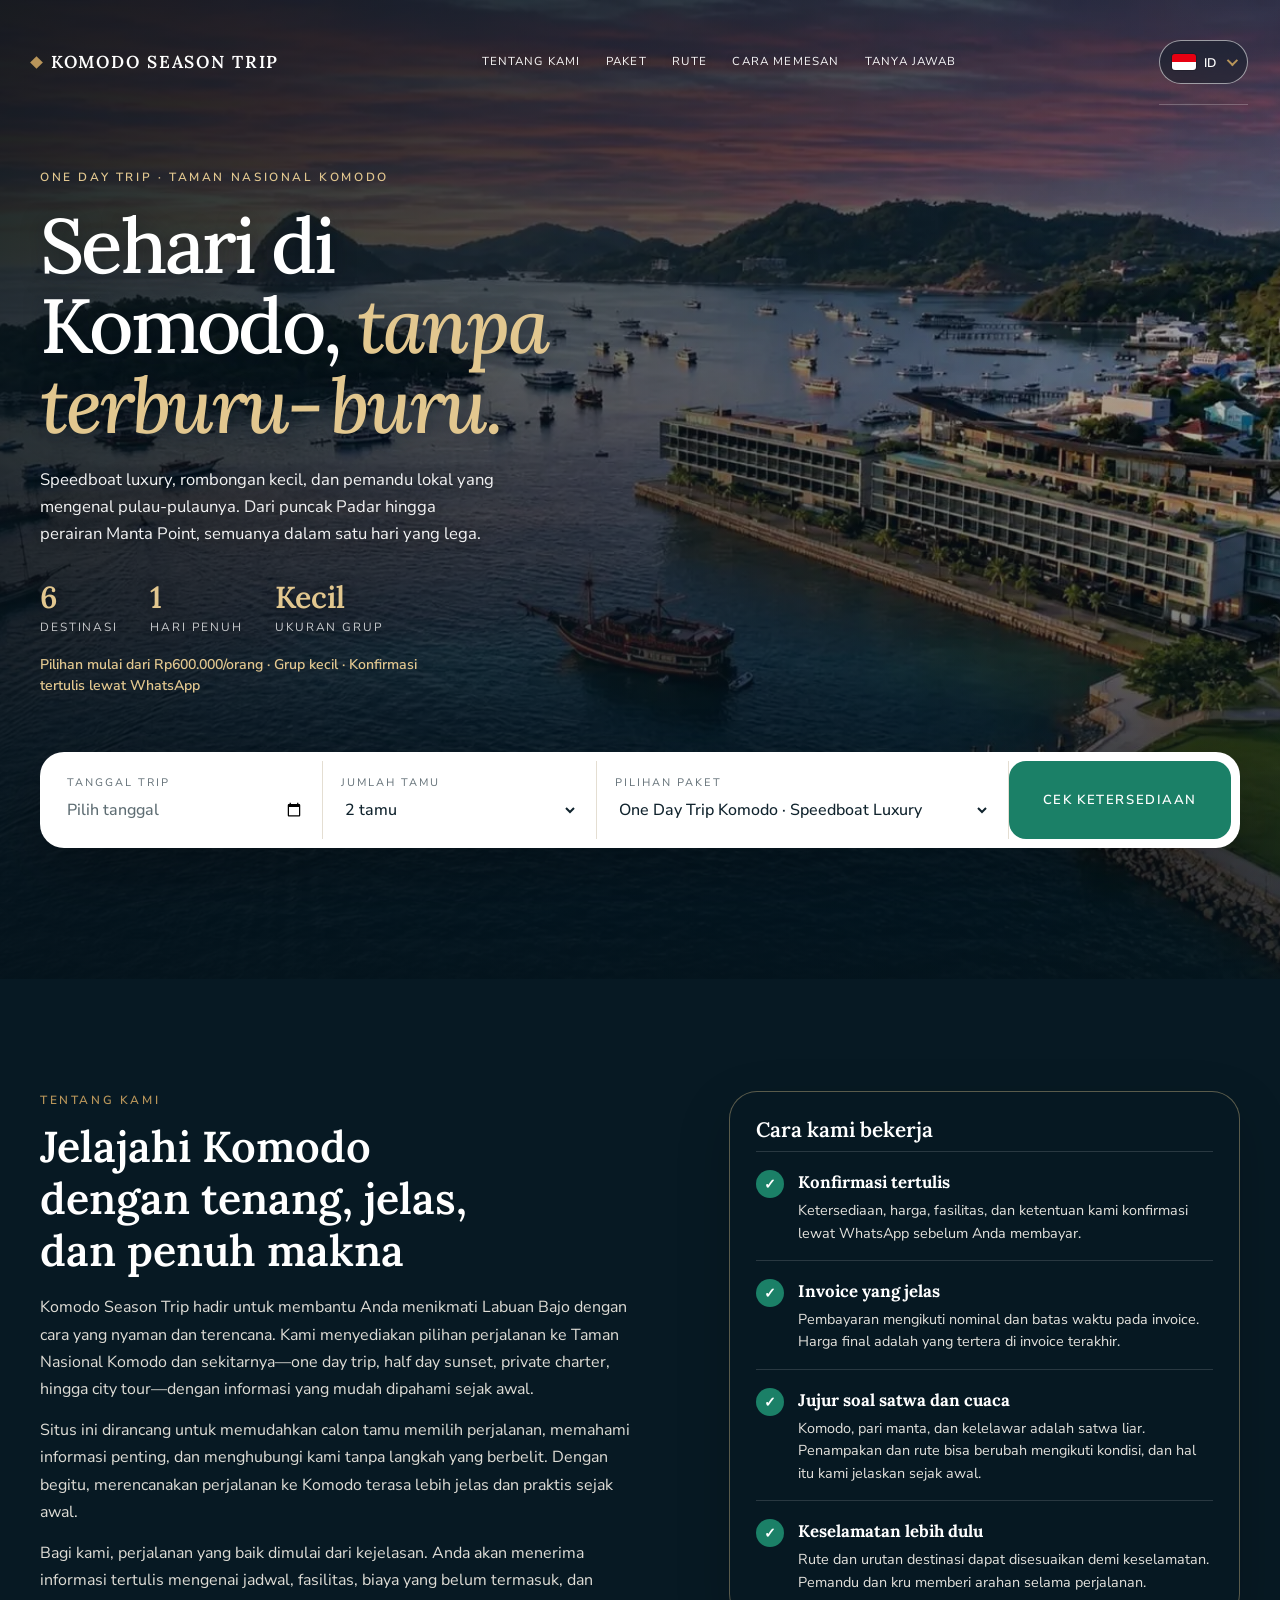
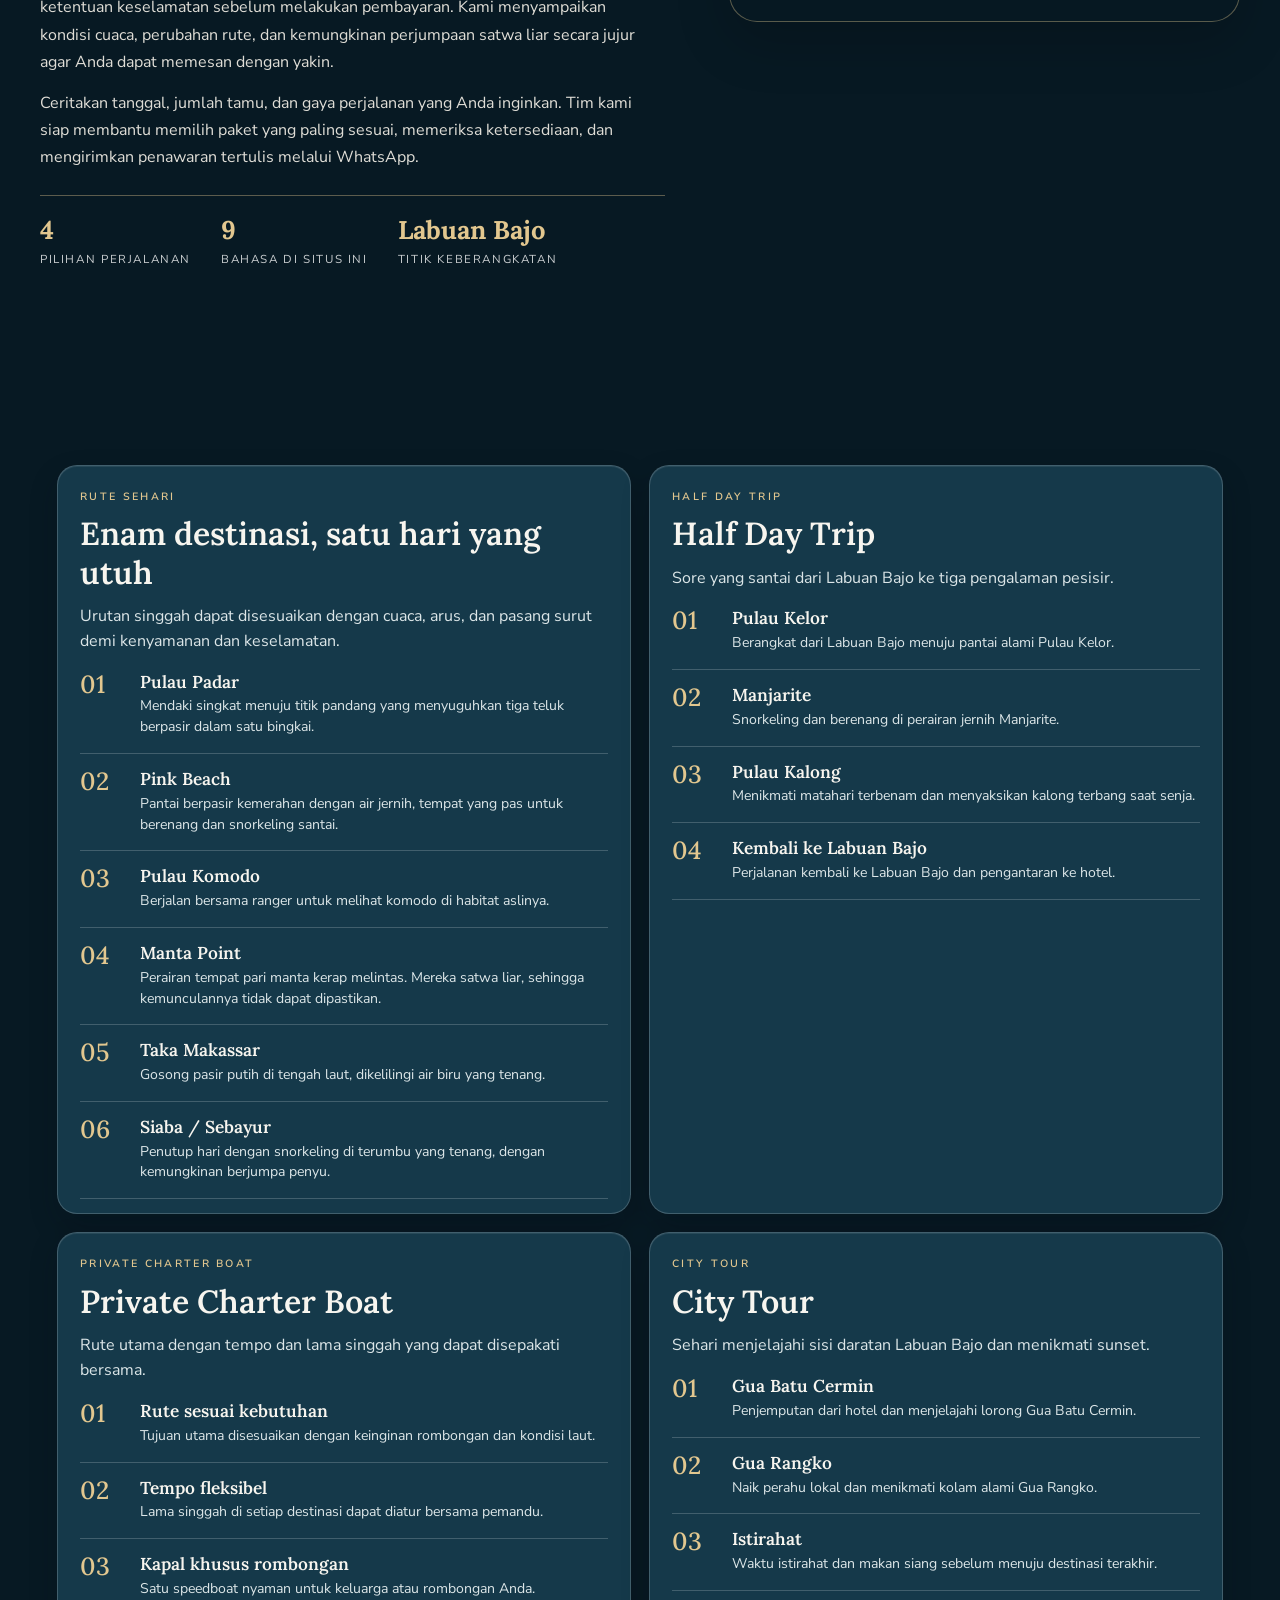
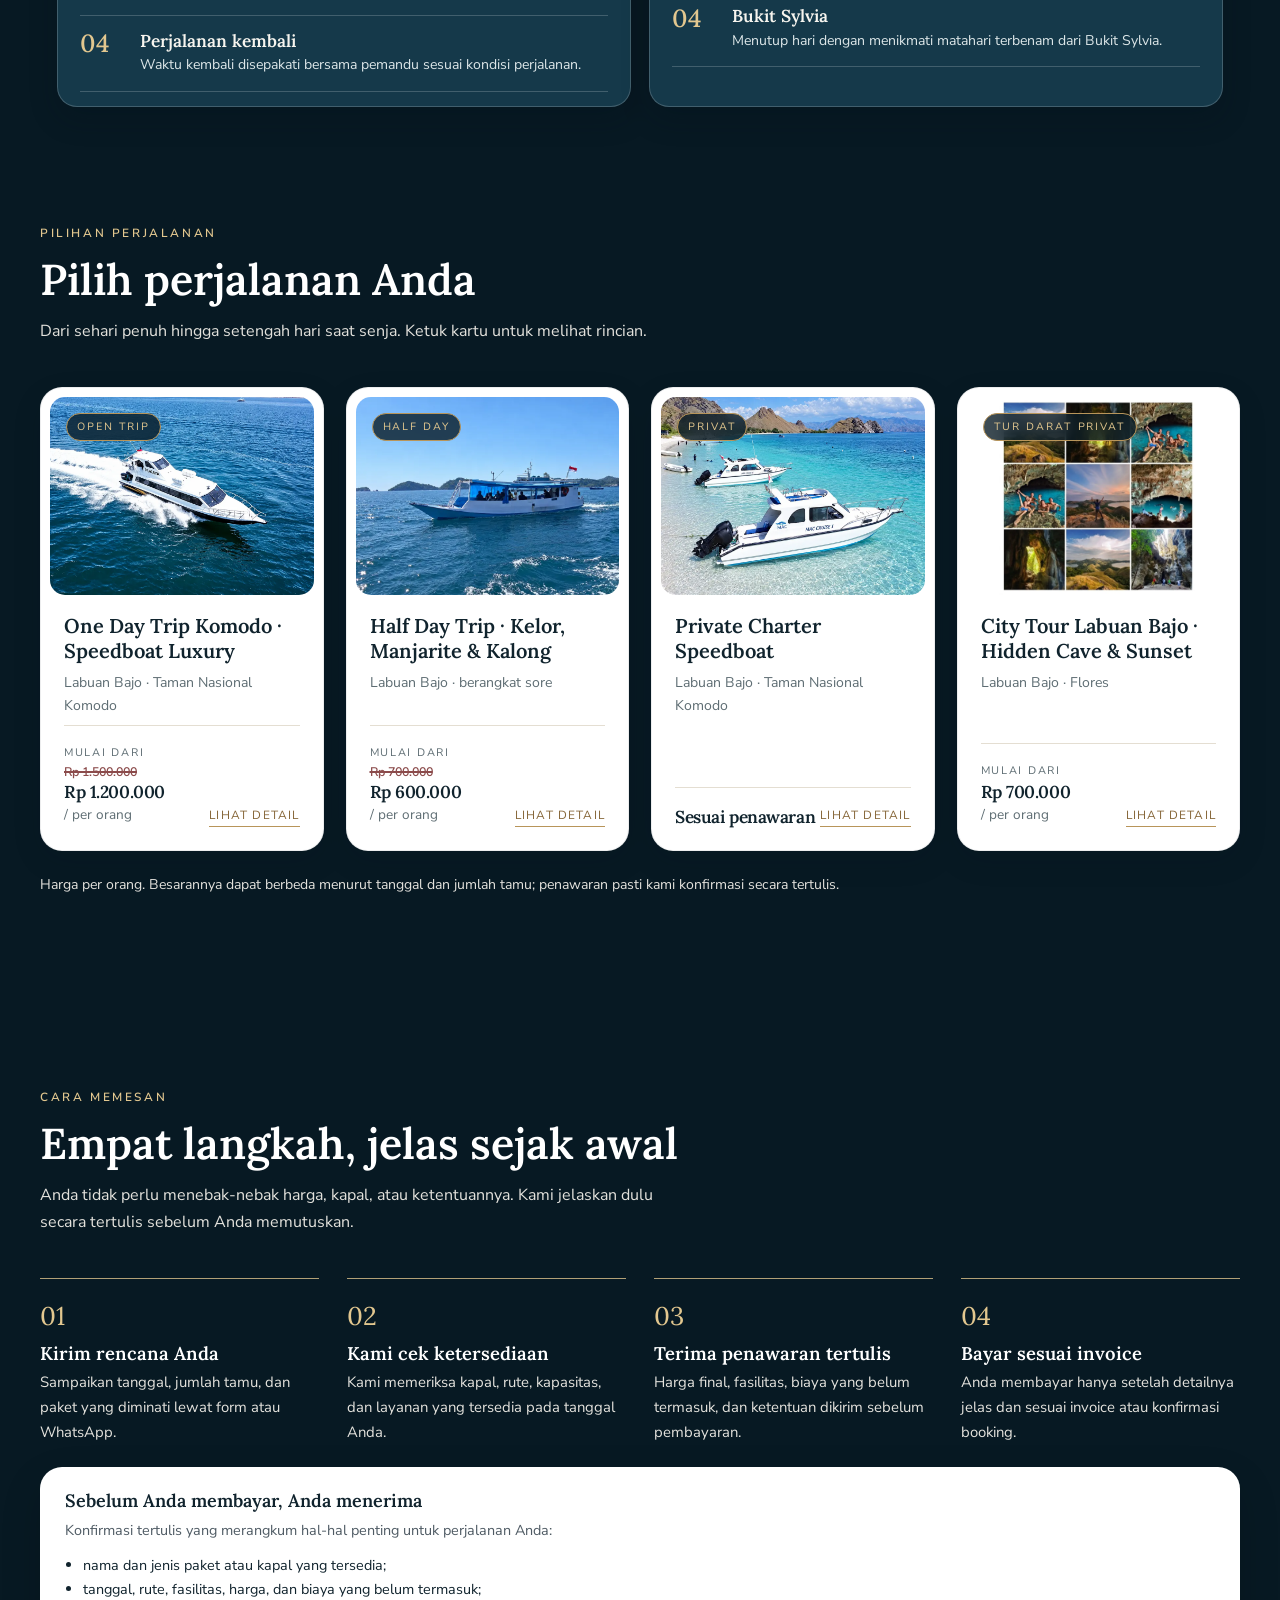
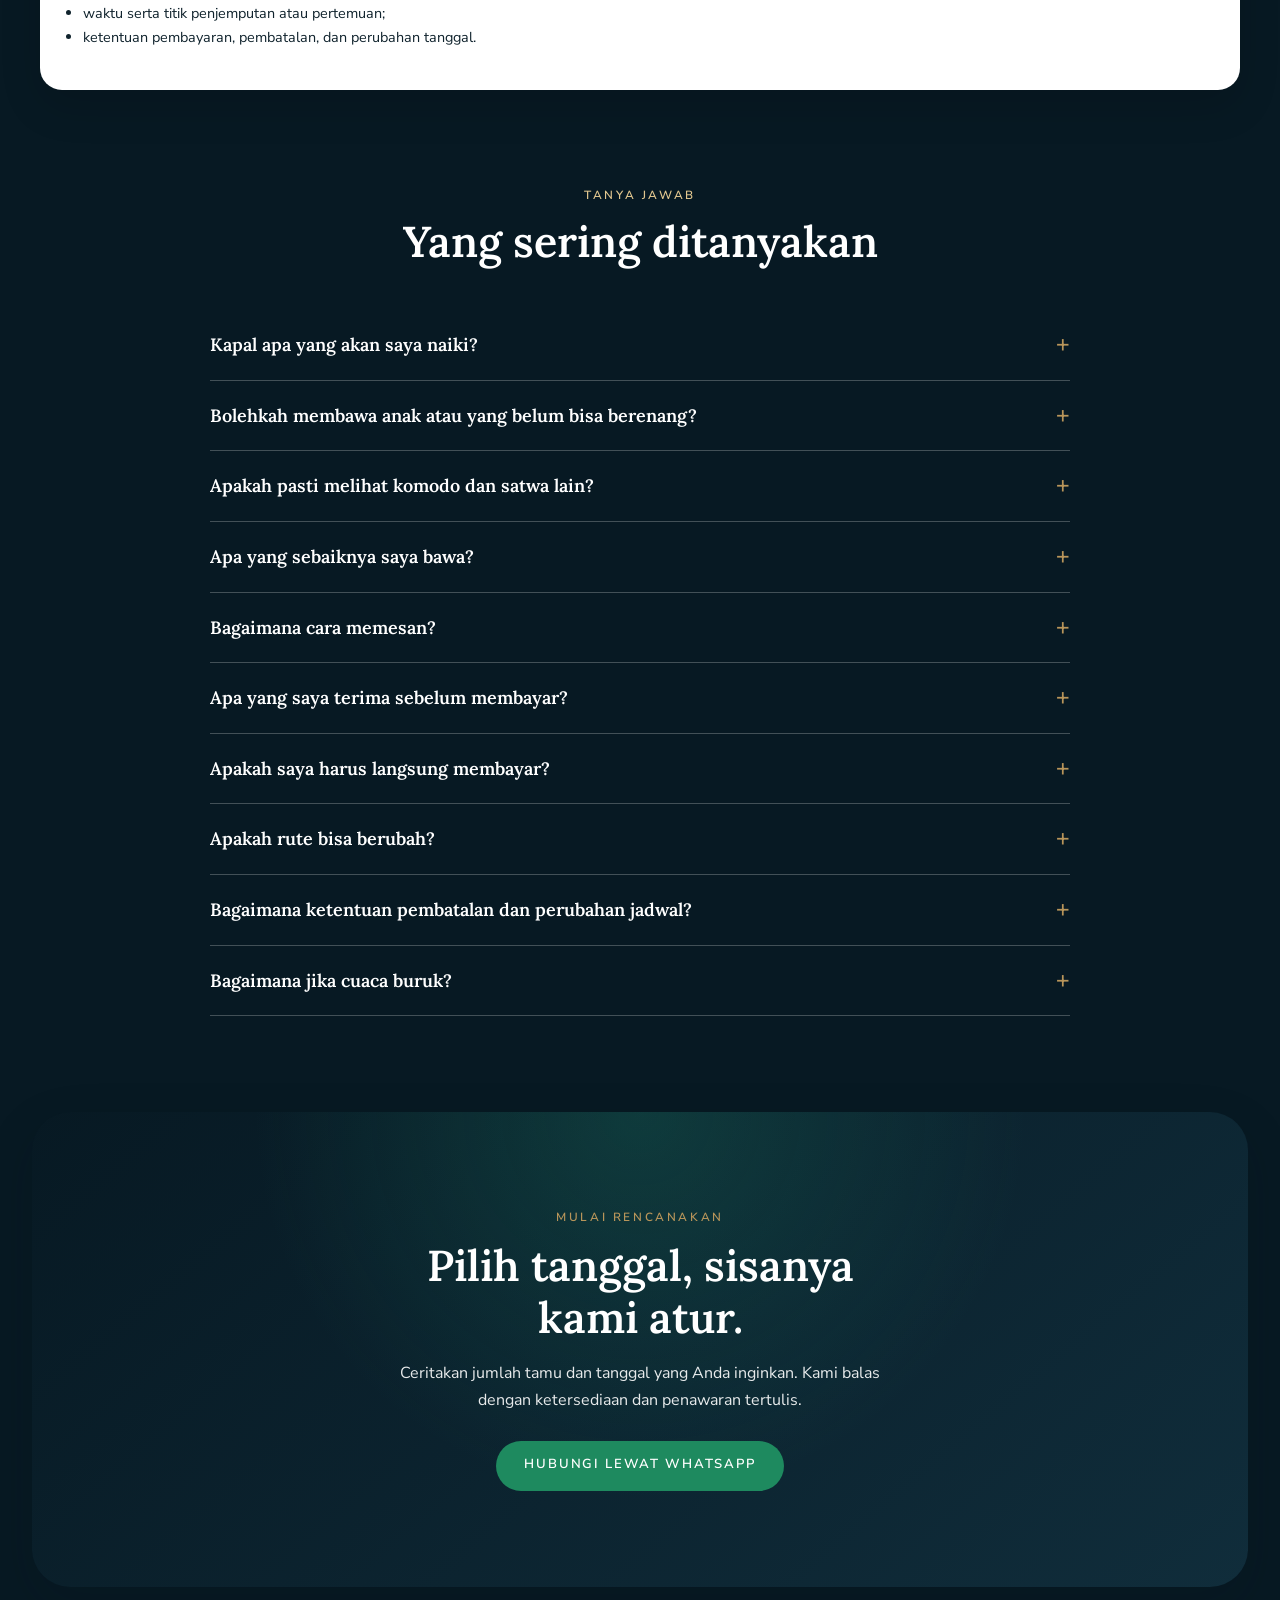
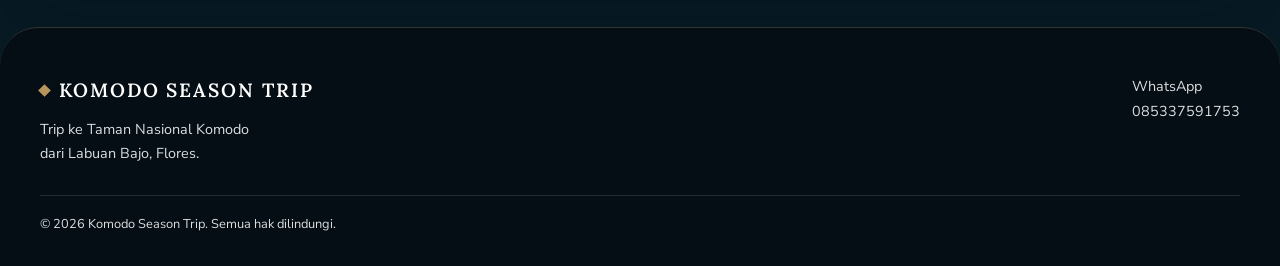
==== commit 140f1477: "Add files via upload" ====
--- a/index.html
+++ b/index.html
@@ -26,7 +26,7 @@
 <link rel="preconnect" href="https://fonts.googleapis.com">
 <link rel="preconnect" href="https://fonts.gstatic.com" crossorigin>
 <link href="https://fonts.googleapis.com/css2?family=Lora:ital,wght@0,500;0,600;0,700;1,500&family=Nunito+Sans:wght@400;500;600;700&display=swap" rel="stylesheet">
-<script type="application/ld+json">{"@context":"https://schema.org","@graph":[{"@type":"TravelAgency","name":"Komodo Season Trip","telephone":"+6285337591753","areaServed":"Labuan Bajo, Flores, Indonesia","description":"Tur Pulau Komodo dari Labuan Bajo: one day trip speedboat luxury, half day sunset Kalong, private charter, dan city tour Gua Rangko. Grup kecil, pesan lewat WhatsApp."},{"@type":"TouristTrip","name":"One Day Trip Komodo · Speedboat Luxury","description":"Open trip (sharing) satu hari penuh menjelajahi enam destinasi Taman Nasional Komodo dengan speedboat wisata dari Labuan Bajo: Pulau Padar, Pink Beach, Pulau Komodo, Manta Point, Taka Makassar, dan Siaba atau Sebayur. Penjemputan hotel di area Labuan Bajo, makan siang, dan pemandu lokal sudah termasuk.","provider":{"@type":"TravelAgency","name":"Komodo Season Trip"},"offers":{"@type":"Offer","priceCurrency":"IDR","price":"1200000"}},{"@type":"TouristTrip","name":"Half Day Trip · Kelor, Manjarite & Kalong","description":"Perjalanan setengah hari yang santai: berlayar dari Labuan Bajo sore hari, singgah di pantai alami Pulau Kelor, snorkeling di Manjarite, lalu menutup hari dengan matahari terbenam dan ribuan kelelawar terbang di Pulau Kalong. Penjemputan dan pengantaran hotel sudah termasuk.","provider":{"@type":"TravelAgency","name":"Komodo Season Trip"},"offers":{"@type":"Offer","priceCurrency":"IDR","price":"600000"}},{"@type":"TouristTrip","name":"Private Charter Speedboat","description":"Sewa satu speedboat penuh khusus untuk keluarga atau rombongan Anda. Rute mengikuti paket utama, sementara tempo dan lama singgah di tiap destinasi menyesuaikan keinginan Anda.","provider":{"@type":"TravelAgency","name":"Komodo Season Trip"}},{"@type":"TouristTrip","name":"City Tour Labuan Bajo · Hidden Cave & Sunset","description":"Satu hari privat menjelajahi sisi daratan Labuan Bajo: menyusuri Gua Batu Cermin, berenang di kolam jernih Gua Rangko, lalu menutup hari dengan matahari terbenam di Bukit Sylvia. Tiga pengalaman dalam satu perjalanan untuk 2–6 tamu.","provider":{"@type":"TravelAgency","name":"Komodo Season Trip"},"offers":{"@type":"Offer","priceCurrency":"IDR","price":"700000"}}]}</script>
+<script type="application/ld+json">{"@context": "https://schema.org", "@graph": [{"@type": "TravelAgency", "name": "Komodo Season Trip", "telephone": "+6285337591753", "areaServed": "Labuan Bajo, Flores, Indonesia", "description": "Tur Pulau Komodo dari Labuan Bajo: one day trip speedboat luxury, half day sunset Kalong, private charter, dan city tour Gua Rangko. Grup kecil, pesan lewat WhatsApp."}, {"@type": "TouristTrip", "name": "One Day Trip Komodo · Speedboat Luxury", "description": "Open trip (sharing) satu hari penuh menjelajahi enam destinasi Taman Nasional Komodo dengan speedboat wisata dari Labuan Bajo: Pulau Padar, Pink Beach, Pulau Komodo, Manta Point, Taka Makassar, dan Siaba atau Sebayur. Penjemputan hotel di area Labuan Bajo, makan siang, dan pemandu lokal sudah termasuk.", "provider": {"@type": "TravelAgency", "name": "Komodo Season Trip"}, "offers": {"@type": "Offer", "priceCurrency": "IDR", "price": "1500000", "availability": "https://schema.org/InStock"}}, {"@type": "TouristTrip", "name": "Half Day Trip · Kelor, Manjarite & Kalong", "description": "Perjalanan setengah hari yang santai: berlayar dari Labuan Bajo sore hari, singgah di pantai alami Pulau Kelor, snorkeling di Manjarite, lalu menutup hari dengan matahari terbenam dan ribuan kelelawar terbang di Pulau Kalong. Penjemputan dan pengantaran hotel sudah termasuk.", "provider": {"@type": "TravelAgency", "name": "Komodo Season Trip"}, "offers": {"@type": "Offer", "priceCurrency": "IDR", "price": "700000", "availability": "https://schema.org/InStock"}}, {"@type": "TouristTrip", "name": "Private Charter Speedboat", "description": "Sewa satu speedboat penuh khusus untuk keluarga atau rombongan Anda. Rute mengikuti paket utama, sementara tempo dan lama singgah di tiap destinasi menyesuaikan keinginan Anda.", "provider": {"@type": "TravelAgency", "name": "Komodo Season Trip"}}, {"@type": "TouristTrip", "name": "City Tour Labuan Bajo · Hidden Cave & Sunset", "description": "Satu hari privat menjelajahi sisi daratan Labuan Bajo: menyusuri Gua Batu Cermin, berenang di kolam jernih Gua Rangko, lalu menutup hari dengan matahari terbenam di Bukit Sylvia. Tiga pengalaman dalam satu perjalanan untuk 2–6 tamu.", "provider": {"@type": "TravelAgency", "name": "Komodo Season Trip"}, "offers": {"@type": "Offer", "priceCurrency": "IDR", "price": "700000", "availability": "https://schema.org/InStock"}}]}</script>
 <style>
 :root{--navy:#08151f;--navy2:#0f2a3c;--gold:#b8955a;--gold2:#dcc08c;--ivory:#f6f3ed;--stone:#ebe5d9;--ink:#101c27;--muted:#67727c;--line:#e0d9ca;
 --serif:"Lora",Georgia,"Times New Roman",serif;--sans:"Nunito Sans","Segoe UI",Arial,sans-serif}
@@ -554,7 +554,7 @@
     <div class="ab-text">
       <div class="eyebrow">Tentang kami</div>
       <h2>Jelajahi Komodo dengan tenang, jelas, dan penuh makna</h2><p>Komodo Season Trip hadir untuk membantu Anda menikmati Labuan Bajo dengan cara yang nyaman dan terencana. Kami menyediakan pilihan perjalanan ke Taman Nasional Komodo dan sekitarnya—one day trip, half day sunset, private charter, hingga city tour—dengan informasi yang mudah dipahami sejak awal.</p><p>Situs ini dirancang untuk memudahkan calon tamu memilih perjalanan, memahami informasi penting, dan menghubungi kami tanpa langkah yang berbelit. Dengan begitu, merencanakan perjalanan ke Komodo terasa lebih jelas dan praktis sejak awal.</p><p>Bagi kami, perjalanan yang baik dimulai dari kejelasan. Anda akan menerima informasi tertulis mengenai jadwal, fasilitas, biaya yang belum termasuk, dan ketentuan keselamatan sebelum melakukan pembayaran. Kami menyampaikan kondisi cuaca, perubahan rute, dan kemungkinan perjumpaan satwa liar secara jujur agar Anda dapat memesan dengan yakin.</p><p>Ceritakan tanggal, jumlah tamu, dan gaya perjalanan yang Anda inginkan. Tim kami siap membantu memilih paket yang paling sesuai, memeriksa ketersediaan, dan mengirimkan penawaran tertulis melalui WhatsApp.</p>
-      <div class="ab-facts"><div><b>4</b><span>Pilihan perjalanan</span></div><div><b>11</b><span>Bahasa di situs ini</span></div><div><b>Labuan Bajo</b><span>Titik keberangkatan</span></div></div>
+      <div class="ab-facts"><div><b>4</b><span>Pilihan perjalanan</span></div><div><b>9</b><span>Bahasa di situs ini</span></div><div><b>Labuan Bajo</b><span>Titik keberangkatan</span></div></div>
       
     </div>
     <aside class="ab-card" aria-label="Cara kami bekerja">
@@ -673,8 +673,8 @@
     <div class="o-act"><button type="button" class="btn ghost" id="o-cancel">Batal</button><button class="btn" id="o-send">Kirim pesanan</button></div>
   </form>
   <div class="o-done hide" id="o-done">
-    <h2>Permintaan siap dikirim</h2>
-    <p>Periksa ringkasan, lalu tekan tombol WhatsApp di bawah untuk mengirim permintaan kepada tim kami. Trip belum terkonfirmasi sampai tim kami membalas.</p>
+    <h2>Pesanan terkirim</h2>
+    <p>Terima kasih. Kami akan menghubungi Anda lewat WhatsApp untuk mengonfirmasi ketersediaan dan pembayaran.</p>
     <div class="o-act"><a class="btn" id="o-wa" href="https://wa.me/6285337591753" target="_blank" rel="noopener">Konfirmasi lewat WhatsApp</a><button type="button" class="btn ghost" id="o-close">Tutup</button></div>
   </div>
 </dialog>
@@ -684,7 +684,7 @@
 var LANG='id',T={"view": "Lihat detail", "from": "mulai dari", "sum": "Ringkasan", "tiers": "Harga per orang", "fac": "Fasilitas", "route2": "Rute perjalanan", "inc_note": "Termasuk dan catatan", "close_panel": "Tutup panel", "prev": "Foto sebelumnya", "next": "Foto berikutnya", "swipe": "Geser untuk melihat foto", "err_phone": "Nomor WhatsApp tidak valid. Contoh: 085337591753 atau +65 8123 4567", "sending": "Mengirim…", "err_send": "Pesanan belum terkirim. Periksa koneksi, atau pesan lewat WhatsApp.", "guest_n": "%n tamu", "guest_more": "Lebih dari 10", "wa_interest": "Halo Komodo Season Trip, saya tertarik dengan %n.", "wa_date": "Tanggal: %s.", "wa_guests": "Jumlah tamu: %s.", "wa_ask": "Mohon info ketersediaan dan harga.", "wa_order": "Halo Komodo Season Trip, saya %p baru saja memesan %n.", "wa_confirm": "Mohon konfirmasinya.", "o_send": "Kirim pesanan", "locale": "id-ID"},curIdx=0;
 function applySalePrice(b){var ref=String(b.oldp||'')+' '+String(b.p||''),name=String(b.n||'').toLowerCase();if(/city[\s-]*tour|lawatan bandar|tur darat|tour della città|city tour|городской тур|城市游/.test(name)){delete b.oldp;b.p='Rp 700.000'}else if(/1[., ]500[., ]000/.test(ref)||/one[\s-]*day|full[\s-]*day|satu hari|ganzer tag|intera giornata|un día completo|um dia inteiro|полный день|一日/.test(name)&&!/half[\s-]*day|半日/.test(name)){b.oldp='Rp 1.500.000';b.p='Rp 1.200.000'}else if(/700[., ]000/.test(ref)||/half[\s-]*day|setengah hari|separuh hari|halbtag|mezza giornata|medio día|meio dia|тур на полдня|半日/.test(name)){b.oldp='Rp 700.000';b.p='Rp 600.000'}return b}function loc(b){var t=LANG!=='id'&&b.tr&&b.tr[LANG];if(!t)return applySalePrice(b);var o={};for(var k in b)o[k]=b[k];['n','w','tag','pu','p','d','sp','f','it','y','x','pt','itn','warn','rt','info','faq','faqt'].forEach(function(k){if(t[k]!=null)o[k]=t[k]});return applySalePrice(o)}
 function msg(){return Array.prototype.filter.call(arguments,Boolean).join(' ')}
-var BOATS=[{"n":"One Day Trip Komodo · Speedboat Luxury","w":"Labuan Bajo · Taman Nasional Komodo","tag":"Open trip","ik":"motor","p":"Rp 1.200.000","pu":"per orang","s":"","r":0,"d":"Open trip (sharing) satu hari penuh menjelajahi enam destinasi Taman Nasional Komodo dengan speedboat wisata dari Labuan Bajo: Pulau Padar, Pink Beach, Pulau Komodo, Manta Point, Taka Makassar, dan Siaba atau Sebayur. Penjemputan hotel di area Labuan Bajo, makan siang, dan pemandu lokal sudah termasuk.","sp":[["Durasi","Satu hari penuh"],["Jenis trip","Open trip atau sharing trip dengan peserta lain dalam satu speedboat"],["Minimum booking","1 orang"],["Kapal","Speedboat wisata. Nama dan jenis kapal dapat berbeda sesuai ketersediaan. Detail kapal dikonfirmasi sebelum keberangkatan."],["Kapasitas","Mengikuti jenis speedboat yang tersedia pada tanggal perjalanan"],["Destinasi","6 destinasi"],["Penjemputan","Hotel atau titik temu di area Labuan Bajo, sekitar 06.00–06.30 WITA"]],"f":[],"it":[["06.00–06.30 WITA","Penjemputan peserta dari hotel atau titik temu di area Labuan Bajo."],["06.30–07.00 WITA","Perjalanan menuju pelabuhan, check-in, dan persiapan naik speedboat."],["07.00 WITA","Speedboat berangkat dari Labuan Bajo."],["Sekitar 08.30–09.00 WITA","Tiba di Pulau Padar. Trekking ringan menuju area pemandangan dan berfoto."],["Sekitar 10.00–10.30 WITA","Mengunjungi Pink Beach untuk berenang, snorkeling, atau bersantai sesuai kondisi."],["Sekitar 12.00 WITA","Mengunjungi Pulau Komodo dan mengikuti jalur trekking yang ditentukan bersama ranger."],["Sekitar 13.00 WITA","Makan siang atau waktu istirahat sesuai fasilitas paket."],["Sekitar 14.00 WITA","Mengunjungi Manta Point untuk snorkeling apabila kondisi laut memungkinkan."],["Sekitar 15.00 WITA","Mengunjungi Taka Makassar apabila kondisi pasang surut dan cuaca memungkinkan."],["Sekitar 15.30–16.00 WITA","Mengunjungi Siaba atau Sebayur untuk snorkeling atau menikmati perairan sekitar sesuai kondisi."],["Sekitar 16.30–17.30 WITA","Perjalanan kembali menuju Labuan Bajo."],["Sekitar 17.00–18.00 WITA","Tiba di Labuan Bajo dan perjalanan selesai."]],"y":[],"x":[],"img":"","on":true,"ic":"Speedboat PUKAYA melaju","gal":[["pukaya-01.webp","Tampak luar speedboat"],["pukaya-02.webp","Kabin dengan kursi nyaman"],["pukaya-03.webp","Kursi kabin dan pendingin ruangan"],["pukaya-04.webp","Lorong kabin penumpang"],["pukaya-05.webp","Kabin penumpang, tampak lebar"],["pukaya-06.webp","Toilet di dalam kapal"],["pukaya-07.webp","Ruang kemudi"],["pukaya-08.webp","Dek depan dengan tempat duduk"],["pukaya-09.webp","Dek belakang"]],"rt":"Jadwal perkiraan","itn":"Jadwal di atas merupakan perkiraan. Waktu tiba, durasi di setiap destinasi, dan urutan rute dapat berubah mengikuti cuaca, gelombang, arus, pasang surut, kepadatan lokasi, arahan ranger, jadwal pelabuhan, dan pertimbangan keselamatan. Tidak ada jaminan bahwa semua destinasi dapat dikunjungi apabila kondisi tidak memungkinkan.","warn":"Penting: tiket masuk Taman Nasional Komodo dan biaya resmi lain belum termasuk dalam harga paket, kecuali dinyatakan berbeda pada invoice atau konfirmasi booking. Rincian biaya diinformasikan sebelum pembayaran.","info":[{"t":"Fasilitas yang termasuk","open":true,"k":"yes","b":[["ul",["Speedboat wisata pulang-pergi dari Labuan Bajo.","Pemandu lokal.","Alat snorkeling dasar.","Jaket pelampung.","Air mineral.","Makan siang.","Penjemputan dan pengantaran hotel di area Labuan Bajo.","Ranger atau pemandu lokal di area Pulau Komodo sesuai ketentuan taman nasional.","Dokumentasi perjalanan menggunakan kamera, GoPro, dan drone apabila kondisi cuaca, lokasi, izin, dan operasional memungkinkan."]],["note","Nama dan jenis speedboat dapat berbeda sesuai ketersediaan. Dokumentasi drone tidak dapat dijamin karena bergantung pada cuaca, angin, lokasi, izin, dan kondisi operasional."]]},{"t":"Tidak termasuk","open":true,"k":"no","b":[["ul",["Tiket pesawat.","Hotel atau akomodasi di Labuan Bajo.","Tiket masuk Taman Nasional Komodo.","Biaya konservasi, retribusi, atau biaya resmi lain dari pengelola destinasi.","Biaya pelabuhan atau biaya lokal lain apabila berlaku.","Konsumsi pribadi di luar makan siang, air mineral, dan fasilitas paket.","Pakaian renang.","Handuk.","Fins atau perlengkapan pribadi lainnya jika tidak disediakan.","Obat-obatan pribadi.","Obat anti-mabuk laut.","Asuransi perjalanan.","Pengeluaran pribadi.","Tip sukarela untuk pemandu dan kru kapal.","Destinasi di luar itinerary One Day Trip.","Biaya lain yang tidak tercantum dalam konfirmasi booking."]],["note","Tiket taman nasional, retribusi, dan biaya resmi lainnya dapat berubah mengikuti ketentuan pengelola destinasi. Rincian biaya akan diinformasikan sebelum pembayaran."]]},{"t":"Keselamatan dan kondisi perjalanan","b":[["p","Perjalanan ini melibatkan perjalanan speedboat, aktivitas snorkeling, naik-turun kapal, berjalan kaki, dan trekking ringan di beberapa lokasi."],["p","Semua aktivitas di laut bergantung pada cuaca, gelombang, arus, pasang surut, dan arahan kru. Rute serta urutan destinasi dapat berubah jika diperlukan demi keselamatan peserta."],["p","Peserta wajib mengikuti arahan pemandu, kru kapal, dan ranger selama perjalanan. Jaket pelampung wajib digunakan sesuai arahan kru dan kondisi aktivitas."],["p","Peserta wajib memberi tahu kami sebelum booking apabila memiliki kondisi kesehatan tertentu, sedang hamil, memiliki alergi, kebutuhan khusus, keterbatasan berenang, atau kesulitan berjalan dan melakukan trekking."],["p","Perjalanan ini tidak direkomendasikan bagi bayi dan balita, ibu hamil, pengguna kursi roda atau stroller, lansia dengan keterbatasan fisik berat, serta peserta dengan kondisi medis berisiko tinggi seperti penyakit jantung, epilepsi, atau kondisi lain yang dapat terpengaruh oleh perjalanan laut dan aktivitas fisik."]]},{"t":"Satwa liar","b":[["p","Komodo, pari manta, penyu, dan satwa lainnya hidup bebas di habitat alaminya. Pemandu dan ranger akan membantu memilih area yang sesuai berdasarkan kondisi dan aturan taman nasional, tetapi penampakan satwa liar tidak dapat dijamin."]]},{"t":"Cuaca dan perubahan itinerary","b":[["p","Jika terjadi cuaca buruk, hujan lebat, badai, gelombang tinggi, arus kuat, pasang surut, bencana alam, penutupan destinasi, instruksi ranger, instruksi otoritas, kerusakan kapal, atau keadaan lain di luar kendali operator, maka:"],["ul",["Rute dapat diubah.","Urutan destinasi dapat diubah.","Waktu kunjungan dapat dikurangi.","Sebagian destinasi dapat dihilangkan.","Keberangkatan dapat ditunda.","Perjalanan dapat dijadwalkan ulang.","Perjalanan dapat dibatalkan apabila kondisi dianggap tidak aman."]],["p","Pilihan perubahan tanggal, itinerary pengganti, atau pengembalian dana mengikuti kondisi operasional, kebijakan operator kapal, biaya pihak ketiga yang telah dibayarkan, dan ketentuan pada invoice atau konfirmasi booking."],["p","Keselamatan peserta menjadi prioritas utama. Tidak ada jaminan bahwa seluruh destinasi dalam itinerary dapat dikunjungi."]]},{"t":"Syarat booking dan pembayaran","b":[["ol",["Booking tersedia untuk minimal 1 orang.","Peserta mengirimkan nama lengkap, nomor WhatsApp, tanggal perjalanan, dan jumlah peserta.","Booking belum dianggap terkonfirmasi sebelum ketersediaan, itinerary, harga, fasilitas, dan ketentuan dikonfirmasi melalui WhatsApp.","Peserta menerima invoice atau konfirmasi tertulis sebelum melakukan pembayaran.","Peserta wajib memeriksa nama, tanggal, jumlah peserta, harga, fasilitas, dan ketentuan sebelum membayar.","Pembayaran dilakukan sesuai nominal dan batas waktu yang tertulis pada invoice.","Harga final adalah harga yang tercantum pada invoice atau konfirmasi booking terakhir.","Harga paket dan biaya tiket atau retribusi taman nasional dapat berubah mengikuti ketentuan pengelola destinasi.","Setelah melakukan pembayaran, peserta dianggap telah membaca, memahami, dan menyetujui aturan perjalanan yang tercantum pada invoice dan halaman paket."]]]},{"t":"Pembatalan dan perubahan tanggal","b":[["p","Pembatalan, perubahan nama peserta, dan perubahan tanggal perjalanan mengikuti ketentuan yang tercantum pada invoice atau konfirmasi booking."],["p","Permintaan perubahan tanggal dapat dipertimbangkan apabila kapasitas kapal dan ketersediaan pada tanggal baru masih tersedia."],["p","Perubahan tanggal dapat menimbulkan biaya tambahan apabila terdapat perbedaan harga kapal, tiket, retribusi, atau biaya operasional."],["p","Peserta yang membatalkan perjalanan, tidak hadir, atau datang terlambat mengikuti ketentuan pembatalan pada invoice booking."],["p","Peserta wajib hadir tepat waktu di hotel atau titik temu yang telah ditentukan. Peserta yang terlambat dapat dianggap tidak hadir apabila speedboat harus berangkat sesuai jadwal."],["p","Biaya tambahan akibat keterlambatan atau perubahan rencana peserta menjadi tanggung jawab peserta."]]},{"t":"Yang perlu dibawa","b":[["ul",["Pakaian ganti.","Pakaian renang.","Handuk.","Sunscreen ramah terumbu.","Topi.","Kacamata hitam.","Alas kaki yang nyaman untuk trekking ringan.","Obat pribadi.","Obat anti-mabuk laut.","Kamera.","Powerbank dan charger.","Uang tunai secukupnya."]]]}],"faqt":"Pertanyaan yang sering diajukan","faq":[["Apakah saya pasti melihat komodo dan pari manta?","Tidak. Komodo dan pari manta adalah satwa liar sehingga penampakannya tidak dapat dijamin. Pemandu dan ranger akan membantu memilih area yang sesuai berdasarkan kondisi dan aturan taman nasional."],["Apakah Manta Point selalu dikunjungi?","Manta Point dikunjungi apabila cuaca, gelombang, arus, pasang surut, dan kondisi keselamatan memungkinkan. Jika tidak memungkinkan, pemandu dapat mengubah rute atau mengganti lokasi sesuai kondisi."],["Apakah semua destinasi pasti dikunjungi?","Tidak selalu. Urutan rute dan destinasi dapat berubah atau dikurangi karena cuaca, kondisi laut, pasang surut, kepadatan lokasi, arahan ranger, jadwal pelabuhan, atau alasan keselamatan."],["Apakah tiket Taman Nasional Komodo sudah termasuk?","Tiket masuk Taman Nasional Komodo dan biaya resmi lain dari pengelola destinasi belum termasuk dalam harga paket, kecuali dinyatakan berbeda pada invoice atau konfirmasi booking."],["Apakah makan siang termasuk?","Makan siang termasuk dalam fasilitas paket One Day Trip. Detail menu atau bentuk penyajian dapat berbeda sesuai operasional perjalanan."],["Apakah ada penjemputan hotel?","Penjemputan dan pengantaran tersedia untuk hotel di area Labuan Bajo. Waktu penjemputan biasanya sekitar pukul 06.00–06.30 WITA dan akan dikonfirmasi sebelum perjalanan."],["Apakah ini open trip?","Ya. Paket ini merupakan open trip atau sharing trip, sehingga peserta dapat berbagi speedboat dengan tamu lain. Kapasitas mengikuti jenis kapal yang tersedia pada tanggal perjalanan."],["Apakah anak-anak boleh ikut?","Anak-anak dapat mengikuti perjalanan setelah usia, kondisi kesehatan, dan kemampuan mengikuti rute diperiksa. Mohon informasikan usia anak saat booking agar kesesuaian perjalanan dapat diperiksa."],["Apakah dokumentasi drone selalu tersedia?","Dokumentasi drone bergantung pada cuaca, angin, lokasi, izin, dan kondisi operasional. Dokumentasi drone dapat tidak tersedia apabila penerbangan tidak aman atau tidak diperbolehkan di area tertentu."]],"oldp":"Rp 1.500.000"},{"n":"Half Day Trip · Kelor, Manjarite & Kalong","w":"Labuan Bajo · berangkat sore","tag":"Half day","ik":"motor","p":"Rp 600.000","pu":"per orang","s":"","r":0,"d":"Perjalanan setengah hari yang santai: berlayar dari Labuan Bajo sore hari, singgah di pantai alami Pulau Kelor, snorkeling di Manjarite, lalu menutup hari dengan matahari terbenam dan ribuan kelelawar terbang di Pulau Kalong. Penjemputan dan pengantaran hotel sudah termasuk.","sp":[["Durasi","Setengah hari (13.30–20.00)"],["Kapal","Transportasi kapal"],["Destinasi","3 titik: Kelor, Manjarite, Kalong"],["Perlengkapan","Alat snorkeling tersedia (opsional)"],["Penjemputan","Hotel atau titik temu di area Labuan Bajo, sekitar 13.30–14.00 WITA"]],"f":[],"it":[["13.30–14.00","Penjemputan dari hotel menuju titik kumpul"],["14.00–15.00","Berangkat dari Labuan Bajo menuju Pulau Kelor, pantai alami yang masih asri"],["16.00–17.00","Teluk/Pulau Manjarite: snorkeling, berenang, dan menikmati pantainya"],["18.00–19.00","Pulau Kalong: menikmati matahari terbenam dan menyaksikan ribuan kelelawar terbang"],["19.00–20.00","Tiba kembali di Labuan Bajo dan diantar ke hotel. Tur selesai"]],"y":[],"x":[],"img":"halfday-user-aerial.jpg","on":true,"ic":"Kapal wisata dari udara dengan latar pulau Komodo","gal":[["halfday-user-aerial.jpg","Kapal wisata dari udara dengan latar pulau Komodo"],["halfday-user-boat.jpg","Kapal wisata bersama tamu saat senja"],["halfday-user-sunset.jpg","Kapal wisata saat matahari terbenam"],["halfday-10.webp","Pantai pasir putih dan laut jernih"],["halfday-01.webp","Panorama dari atas bukit"],["halfday-02.webp","Dermaga dan perairan biru dari udara"],["halfday-03.webp","Dermaga kayu menuju pulau"],["halfday-04.webp","Berjalan santai di dermaga kayu"],["halfday-05.webp","Ribuan kalong terbang saat senja"],["halfday-06.webp","Kalong di langit senja"],["halfday-07.webp","Kapal wisata menanti matahari terbenam"],["halfday-08.webp","Langit jingga saat matahari terbenam"],["halfday-09.webp","Kalong dari dekat"]],"itn":"Jadwal di atas merupakan perkiraan. Waktu tiba, durasi di setiap destinasi, dan urutan rute dapat berubah mengikuti cuaca, gelombang, arus, pasang surut, kepadatan lokasi, arahan pihak berwenang, jadwal pelabuhan, dan pertimbangan keselamatan. Waktu matahari terbenam dan penampakan kelelawar tidak dapat dijamin. Tidak ada jaminan bahwa semua destinasi dapat dikunjungi apabila kondisi tidak memungkinkan.","warn":"Penting: tiket masuk taman nasional atau retribusi area, jika berlaku, belum termasuk dalam harga paket, kecuali dinyatakan berbeda pada invoice atau konfirmasi booking. Makan berat juga tidak disediakan; hanya minuman dan snack ringan. Rincian biaya diinformasikan sebelum pembayaran.","rt":"Jadwal perkiraan","info":[{"t":"Fasilitas yang termasuk","open":true,"k":"yes","b":[["ul",["Transportasi kapal pulang-pergi dari Labuan Bajo.","Minuman dan snack ringan.","Pemandu wisata berpengalaman.","Peralatan snorkeling (tersedia, opsional).","Penjemputan dan pengantaran hotel di area Labuan Bajo."]],["note","Nama dan jenis kapal dapat berbeda sesuai ketersediaan dan dikonfirmasi sebelum keberangkatan."]]},{"t":"Tidak termasuk","open":true,"k":"no","b":[["ul",["Tiket pesawat.","Hotel atau akomodasi di Labuan Bajo.","Tiket masuk taman nasional atau retribusi area, jika berlaku.","Biaya konservasi, retribusi, atau biaya resmi lain dari pengelola destinasi.","Biaya pelabuhan atau biaya lokal lain apabila berlaku.","Makan berat. Hanya minuman dan snack ringan yang disediakan.","Konsumsi pribadi di luar minuman dan snack yang disediakan.","Pakaian renang.","Handuk.","Fins atau perlengkapan pribadi lainnya jika tidak disediakan.","Obat-obatan pribadi.","Obat anti-mabuk laut.","Asuransi perjalanan.","Pengeluaran pribadi.","Tip sukarela untuk pemandu dan kru kapal.","Destinasi di luar itinerary Half Day Trip.","Biaya lain yang tidak tercantum dalam konfirmasi booking."]],["note","Tiket taman nasional, retribusi, dan biaya resmi lainnya dapat berubah mengikuti ketentuan pengelola destinasi. Rincian biaya akan diinformasikan sebelum pembayaran."]]},{"t":"Keselamatan dan kondisi perjalanan","b":[["p","Perjalanan ini melibatkan perjalanan dengan kapal, aktivitas snorkeling, naik-turun kapal, berjalan kaki, dan jalur pendek menuju titik pandang di Pulau Kelor apabila kondisi memungkinkan."],["p","Semua aktivitas di laut bergantung pada cuaca, gelombang, arus, pasang surut, dan arahan kru. Rute serta urutan destinasi dapat berubah jika diperlukan demi keselamatan peserta."],["p","Sebagian perjalanan pulang dilakukan saat hari mulai gelap. Peserta wajib tetap mengikuti arahan kru selama perjalanan dan saat naik-turun kapal."],["p","Peserta wajib mengikuti arahan pemandu dan kru kapal selama perjalanan. Perlengkapan keselamatan wajib digunakan sesuai arahan kru dan kondisi aktivitas."],["p","Peserta wajib memberi tahu kami sebelum booking apabila memiliki kondisi kesehatan tertentu, sedang hamil, memiliki alergi, kebutuhan khusus, keterbatasan berenang, atau kesulitan berjalan dan melakukan trekking."],["p","Perjalanan ini tidak direkomendasikan bagi bayi dan balita, ibu hamil, pengguna kursi roda atau stroller, lansia dengan keterbatasan fisik berat, serta peserta dengan kondisi medis berisiko tinggi seperti penyakit jantung, epilepsi, atau kondisi lain yang dapat terpengaruh oleh perjalanan laut dan aktivitas fisik."]]},{"t":"Satwa liar","b":[["p","Kelelawar (kalong) di Pulau Kalong hidup bebas di hutan bakau dan keluar mencari makan menjelang malam. Waktu terbang, jumlah kelelawar, dan matahari terbenam bergantung pada cuaca dan kondisi alam sehingga tidak dapat dijamin."],["p","Pengamatan kelelawar dilakukan dari atas kapal karena pulau tertutup hutan bakau. Demi menjaga satwa, dilarang menerbangkan drone, membunyikan musik dengan keras, atau menyalakan kembang api di sekitar Pulau Kalong. Mohon tidak membuang sampah ke laut maupun ke pulau."],["p","Kehidupan laut yang terlihat saat snorkeling bergantung pada kondisi perairan dan tidak dapat dijamin."]]},{"t":"Cuaca dan perubahan itinerary","b":[["p","Jika terjadi cuaca buruk, hujan lebat, badai, gelombang tinggi, arus kuat, pasang surut, bencana alam, penutupan destinasi, instruksi pihak berwenang, kerusakan kapal, atau keadaan lain di luar kendali operator, maka:"],["ul",["Rute dapat diubah.","Urutan destinasi dapat diubah.","Waktu kunjungan dapat dikurangi.","Sebagian destinasi dapat dihilangkan.","Keberangkatan dapat ditunda.","Perjalanan dapat dijadwalkan ulang.","Perjalanan dapat dibatalkan apabila kondisi dianggap tidak aman."]],["p","Pilihan perubahan tanggal, itinerary pengganti, atau pengembalian dana mengikuti kondisi operasional, kebijakan operator kapal, biaya pihak ketiga yang telah dibayarkan, dan ketentuan pada invoice atau konfirmasi booking."],["p","Keselamatan peserta menjadi prioritas utama. Tidak ada jaminan bahwa seluruh destinasi dalam itinerary dapat dikunjungi."]]},{"t":"Syarat booking dan pembayaran","b":[["ol",["Peserta mengirimkan nama lengkap, nomor WhatsApp, tanggal perjalanan, dan jumlah peserta.","Booking belum dianggap terkonfirmasi sebelum ketersediaan, itinerary, harga, fasilitas, dan ketentuan dikonfirmasi melalui WhatsApp.","Peserta menerima invoice atau konfirmasi tertulis sebelum melakukan pembayaran.","Peserta wajib memeriksa nama, tanggal, jumlah peserta, harga, fasilitas, dan ketentuan sebelum membayar.","Pembayaran dilakukan sesuai nominal dan batas waktu yang tertulis pada invoice.","Harga final adalah harga yang tercantum pada invoice atau konfirmasi booking terakhir.","Harga paket dan biaya tiket atau retribusi taman nasional dapat berubah mengikuti ketentuan pengelola destinasi.","Setelah melakukan pembayaran, peserta dianggap telah membaca, memahami, dan menyetujui aturan perjalanan yang tercantum pada invoice dan halaman paket."]]]},{"t":"Pembatalan dan perubahan tanggal","b":[["p","Pembatalan, perubahan nama peserta, dan perubahan tanggal perjalanan mengikuti ketentuan yang tercantum pada invoice atau konfirmasi booking."],["p","Permintaan perubahan tanggal dapat dipertimbangkan apabila kapasitas kapal dan ketersediaan pada tanggal baru masih tersedia."],["p","Perubahan tanggal dapat menimbulkan biaya tambahan apabila terdapat perbedaan harga kapal, tiket, retribusi, atau biaya operasional."],["p","Peserta yang membatalkan perjalanan, tidak hadir, atau datang terlambat mengikuti ketentuan pembatalan pada invoice booking."],["p","Peserta wajib hadir tepat waktu di hotel atau titik temu yang telah ditentukan. Peserta yang terlambat dapat dianggap tidak hadir apabila kapal harus berangkat sesuai jadwal."],["p","Biaya tambahan akibat keterlambatan atau perubahan rencana peserta menjadi tanggung jawab peserta."]]},{"t":"Yang perlu dibawa","b":[["ul",["Pakaian ganti.","Pakaian renang.","Handuk.","Sunscreen ramah terumbu.","Topi.","Kacamata hitam.","Alas kaki yang nyaman untuk trekking ringan.","Obat pribadi.","Obat anti-mabuk laut.","Kamera.","Powerbank dan charger.","Uang tunai secukupnya.","Jaket tipis untuk angin laut saat senja dan perjalanan pulang."]]]}],"faqt":"Pertanyaan yang sering diajukan","faq":[["Apakah saya pasti melihat kelelawar dan matahari terbenam?","Tidak selalu. Kelelawar adalah satwa liar dan matahari terbenam bergantung pada cuaca. Waktu terbang dan jumlah kelelawar yang terlihat tidak dapat dijamin."],["Apakah semua destinasi pasti dikunjungi?","Tidak selalu. Urutan rute dan destinasi dapat berubah atau dikurangi karena cuaca, kondisi laut, pasang surut, kepadatan lokasi, arahan pihak berwenang, jadwal pelabuhan, atau alasan keselamatan."],["Apakah tiket taman nasional atau retribusi sudah termasuk?","Tiket masuk taman nasional atau retribusi area, jika berlaku, belum termasuk dalam harga paket dan dibayar terpisah, kecuali dinyatakan berbeda pada invoice atau konfirmasi booking."],["Apakah makan malam atau makan berat termasuk?","Tidak. Paket ini hanya menyediakan minuman dan snack ringan. Sebaiknya peserta makan sebelum berangkat."],["Apakah ada penjemputan hotel?","Penjemputan dan pengantaran tersedia untuk hotel di area Labuan Bajo. Waktu penjemputan sekitar pukul 13.30–14.00 WITA dan akan dikonfirmasi sebelum perjalanan. Perjalanan umumnya selesai sekitar pukul 19.00–20.00 WITA."],["Apakah peralatan snorkeling tersedia?","Peralatan snorkeling tersedia dan bersifat opsional. Peserta yang lebih nyaman dengan perlengkapan pribadi dapat membawanya sendiri."],["Apakah boleh menerbangkan drone?","Tidak di sekitar Pulau Kalong, karena drone dapat mengganggu kelelawar. Di kawasan taman nasional, penggunaan drone juga memerlukan izin dari pengelola."],["Apakah anak-anak boleh ikut?","Anak-anak dapat mengikuti perjalanan setelah usia, kondisi kesehatan, dan kemampuan mengikuti rute diperiksa. Mohon informasikan usia anak saat booking agar kesesuaian perjalanan dapat diperiksa."],["Bagaimana jika cuaca buruk?","Rute dapat diubah, dipersingkat, ditunda, atau dibatalkan demi keselamatan. Pilihan perubahan tanggal atau pengembalian dana mengikuti ketentuan pada invoice atau konfirmasi booking."]],"oldp":"Rp 700.000"},{"n":"Private Charter Speedboat","w":"Labuan Bajo · Taman Nasional Komodo","tag":"Privat","ik":"motor","p":"Sesuai penawaran","pu":"","s":"","r":0,"d":"Private speedboat untuk menjelajahi Taman Nasional Komodo dengan pilihan rute dan waktu keberangkatan yang fleksibel. Rute dan fasilitas akhir dikonfirmasi tertulis sebelum pembayaran.","sp":[["Durasi","Satu hari penuh"],["Kapal","Satu speedboat khusus rombongan"],["Grup","Hanya rombongan Anda"],["Destinasi","Mengikuti rute utama"],["Dokumentasi","Dapat ditambahkan"],["Perlengkapan","Alat snorkeling premium"]],"f":["Antar-jemput hotel atau Bandara Komodo pulang-pergi, sesuai area layanan yang dikonfirmasi.","Private speedboat yang nyaman; fasilitas AC mengikuti tipe kapal dan dikonfirmasi sebelum pembayaran.","Kapten dan kru berpengalaman serta pemandu wisata.","Makan siang berupa lunch box, air mineral, serta minuman ringan atau buah.","Perlengkapan snorkeling berupa masker dan fin, handuk, serta pelampung (life jacket)."],"it":[["Keberangkatan","Waktu fleksibel; umumnya mulai sekitar pukul 06.00 WITA. Konfirmasi waktu final sebelum perjalanan."],["Opsi rute standar","Padar, Pink Beach, Pulau Komodo, Taka Makassar, Manta Point, serta Kanawa atau Kelor. Destinasi yang dapat dikunjungi bergantung pada durasi, cuaca, kondisi laut, izin, dan keselamatan."],["Rute khusus","Rute dapat dibicarakan sesuai permintaan dan ketersediaan. Tidak semua destinasi dapat dijamin dalam satu perjalanan."]],"y":["Satu speedboat untuk rombongan Anda","Pemandu lokal"],"x":["Tiket masuk Taman Nasional Komodo dan retribusi resmi daerah atau destinasi untuk WNI maupun WNA.","Dokumentasi drone atau kamera profesional (opsional dan berdasarkan permintaan/konfirmasi).","Pengeluaran pribadi.","Tip sukarela untuk pemandu dan kru kapal."],"img":"","on":true,"ic":"Speedboat privat di perairan jernih","gal":[["charter-01.webp","Speedboat saat senja"],["charter-03.webp","Speedboat dari dekat"],["charter-02.webp","Kabin dengan bangku nyaman"],["charter-04.webp","Jaket pelampung dan alat snorkeling di kabin"],["charter-05.webp","Kru kapal menyambut tamu"]],"info":[{"t":"Deskripsi singkat","b":[["p","Private charter speedboat untuk perjalanan bersama rombongan Anda. Pilihan rute dan waktu keberangkatan dibahas sebelum pemesanan, lalu dikonfirmasi tertulis."]]},{"t":"Opsi rute dan itinerary","b":[["ul",["Opsi rute standar dapat mencakup Padar, Pink Beach, Pulau Komodo, Taka Makassar, Manta Point, serta Kanawa atau Kelor.","Rute khusus dapat diminta sesuai waktu, ketersediaan, dan kondisi operasional.","Urutan dan jumlah destinasi ditentukan bersama operator; tidak semua titik dijamin dapat dikunjungi."]],["p","Keberangkatan umumnya mulai sekitar pukul 06.00 WITA. Waktu akhir dikonfirmasi sebelum perjalanan."]]},{"t":"Sudah termasuk","b":[["ul",["Antar-jemput hotel atau Bandara Komodo pulang-pergi, sesuai area layanan yang dikonfirmasi.","Private speedboat yang nyaman; fasilitas AC mengikuti tipe kapal dan dikonfirmasi sebelum pembayaran.","Kapten dan kru berpengalaman serta pemandu wisata.","Makan siang berupa lunch box, air mineral, serta minuman ringan atau buah.","Perlengkapan snorkeling berupa masker dan fin, handuk, serta pelampung (life jacket)."]],["p","Rincian akhir fasilitas mengikuti tipe kapal dan konfirmasi booking tertulis."]]},{"t":"Tidak termasuk","b":[["ul",["Tiket masuk Taman Nasional Komodo dan retribusi resmi daerah atau destinasi untuk WNI maupun WNA.","Dokumentasi drone atau kamera profesional (opsional dan berdasarkan permintaan/konfirmasi).","Pengeluaran pribadi.","Tip sukarela untuk pemandu dan kru kapal."]],["p","Tarif resmi dapat berubah mengikuti ketentuan pengelola. Rincian biaya akan diinformasikan sebelum pembayaran."]]},{"t":"Ketentuan dan catatan","b":[["ul",["Kapasitas maksimum mengikuti tipe kapal dan batas keselamatan yang berlaku; jumlah penumpang dikonfirmasi sebelum pembayaran.","Rute dapat berubah, dipersingkat, atau dibatalkan jika cuaca, gelombang, arus, pasang surut, izin pelabuhan, atau arahan pihak berwenang menimbulkan risiko. Keputusan keselamatan mengikuti kapten dan otoritas pelabuhan.","Besaran DP, jadwal pelunasan, serta syarat pembatalan/perubahan tanggal dicantumkan pada invoice atau konfirmasi booking tertulis. Jangan menganggap persentase atau biaya tertentu berlaku jika tidak tercantum.","Penampakan satwa liar, termasuk komodo dan pari manta, tidak dapat dijamin."]]]}],"faqt":"Pertanyaan yang sering diajukan","faq":[["Apakah semua destinasi dalam opsi rute pasti dikunjungi?","Tidak. Rute dan jumlah destinasi bergantung pada durasi, kondisi laut dan cuaca, izin, serta keselamatan. Rute final dikonfirmasi bersama operator."],["Apakah tiket Taman Nasional Komodo termasuk?","Tidak, kecuali dinyatakan berbeda secara tertulis pada invoice atau konfirmasi booking."],["Berapa kapasitas penumpang speedboat?","Kapasitas bergantung pada tipe kapal dan batas keselamatan; jumlah yang dapat ikut akan dikonfirmasi sebelum pembayaran."],["Berapa DP dan bagaimana kebijakan pembatalan?","Besaran DP, jadwal pelunasan, serta kebijakan pembatalan atau perubahan tanggal mengikuti invoice atau konfirmasi tertulis untuk pemesanan Anda."]]},{"n":"City Tour Labuan Bajo · Hidden Cave & Sunset","w":"Labuan Bajo · Flores","tag":"Tur darat privat","ik":"darat","p":"Rp 700.000","pu":"per orang","s":"","r":0,"d":"Tur darat privat Labuan Bajo selama sekitar 4–6 jam, dengan pilihan jadwal pagi atau sore/sunset. Rute dan waktu penjemputan dapat disesuaikan dengan rencana perjalanan Anda.","sp":[["Durasi","± 8 jam"],["Penjemputan","10.00 WITA dari hotel"],["Peserta","2–6 tamu (tur privat)"],["Transportasi","Kendaraan privat dengan sopir, perahu lokal"],["Destinasi","Gua Batu Cermin, Gua Rangko, Bukit Sylvia"]],"pt":[["2 tamu","Rp 1.500.000"],["4 tamu","Rp 750.000"],["6 tamu","Rp 700.000"]],"f":["Mobil privat ber-AC yang nyaman dan bahan bakar.","Sopir ramah yang membantu sebagai pemandu lokal.","Penjemputan dan pengantaran ke hotel atau Bandara Komodo sesuai area layanan yang dikonfirmasi.","Air mineral."],"it":[["Durasi","Sekitar 4–6 jam; jadwal pagi atau sore/sunset."],["Pilihan destinasi","Gua Batu Cermin, Bukit Sylvia atau Puncak Waringin untuk pemandangan/sunset, pusat oleh-oleh khas Labuan Bajo, dan Gua Rangko sebagai opsi sesuai rute."],["Gua Rangko","Kunjungan bersifat opsional. Perahu lokal, tiket, dan waktu tambahan mengikuti rincian biaya yang dikonfirmasi."],["Penjemputan","Waktu dan lokasi jemput dapat dikoordinasikan dengan jadwal penerbangan, termasuk untuk transit atau hari kepulangan."]],"y":["Kendaraan privat dan sopir","Pemandu","Perahu lokal pulang-pergi","Air mineral","Tiket masuk kedua gua (dikonfirmasi saat pemesanan)"],"x":["Tiket masuk objek wisata, termasuk Gua Batu Cermin dan Gua Rangko.","Sewa atau biaya perahu lokal untuk menuju Gua Rangko.","Makan siang atau makan malam.","Pengeluaran pribadi dan biaya lain yang tidak tercantum pada konfirmasi booking."],"img":"","on":true,"fit":"contain","ic":"Sekilas pengalaman tur","gal":[["citytour-01.webp","Lorong gua dengan cahaya dari luar"],["citytour-02.webp","Kolam jernih di dalam gua"],["citytour-03.webp","Berenang di Gua Rangko"],["citytour-04.webp","Kolam gua dengan jaket pelampung"],["citytour-05.webp","Berenang bersama di kolam gua"],["citytour-06.webp","Stalaktit dan kolam biru"],["citytour-07.webp","Perbukitan saat senja"],["citytour-08.webp","Sunset di atas bukit"]],"oldp":"Rp 800.000","info":[{"t":"Deskripsi singkat","b":[["p","Tur darat privat untuk mengenal pilihan destinasi di Labuan Bajo. Durasi sekitar 4–6 jam dengan jadwal pagi atau sore/sunset, sesuai rute yang disepakati."]]},{"t":"Opsi rute dan itinerary","b":[["ul",["Gua Batu Cermin.","Bukit Sylvia atau Puncak Waringin untuk pemandangan dan sunset.","Pusat oleh-oleh khas Labuan Bajo.","Gua Rangko sebagai pilihan opsional sesuai permintaan, waktu, kondisi akses, cuaca, dan pasang surut."]],["p","Urutan destinasi dan lama kunjungan dapat disesuaikan. Kunjungan ke Gua Rangko memerlukan waktu tambahan dan perahu lokal, yang tidak termasuk kecuali dinyatakan pada konfirmasi booking."]]},{"t":"Harga per jumlah peserta","b":[["p","Harga per orang: 4 orang Rp750.000; 6 orang Rp700.000. Harga final mengikuti jumlah peserta dan konfirmasi booking tertulis."]]},{"t":"Sudah termasuk","b":[["ul",["Mobil privat ber-AC yang nyaman dan bahan bakar.","Sopir ramah yang membantu sebagai pemandu lokal.","Penjemputan dan pengantaran ke hotel atau Bandara Komodo sesuai area layanan yang dikonfirmasi.","Air mineral."]],["p","Harga pada situs saat ini ditampilkan per orang. Rincian jumlah peserta dan layanan akhir dikonfirmasi tertulis sebelum pembayaran."]]},{"t":"Tidak termasuk","b":[["ul",["Tiket masuk objek wisata, termasuk Gua Batu Cermin dan Gua Rangko.","Sewa atau biaya perahu lokal untuk menuju Gua Rangko.","Makan siang atau makan malam.","Pengeluaran pribadi dan biaya lain yang tidak tercantum pada konfirmasi booking."]],["p","Tarif objek wisata dan biaya pihak ketiga dapat berubah mengikuti ketentuan pengelola."]]},{"t":"Ketentuan dan catatan","b":[["ul",["Harga mengikuti format yang saat ini ditampilkan di situs, yaitu per orang; rincian akhir tercantum dalam konfirmasi tertulis.","Waktu penjemputan dapat dikoordinasikan dengan jadwal penerbangan tamu, termasuk untuk transit atau hari kepulangan, berdasarkan ketersediaan.","Durasi 4–6 jam merupakan perkiraan dan dapat berubah sesuai rute, lalu lintas, kondisi cuaca, akses lokasi, serta waktu tunggu.","Gua Rangko bersifat opsional; kunjungan bergantung pada kondisi laut, pasang surut, cuaca, akses, dan ketersediaan perahu lokal.","Perubahan tanggal atau pembatalan mengikuti invoice atau konfirmasi booking tertulis."]]]}],"faqt":"Pertanyaan yang sering diajukan","faq":[["Berapa lama City Tour berlangsung?","Sekitar 4–6 jam, bergantung pada pilihan rute, lalu lintas, dan waktu di setiap lokasi."],["Apakah Gua Rangko termasuk dalam rute?","Gua Rangko merupakan opsi. Kunjungan memerlukan waktu dan perahu lokal; tiket serta biaya perahu tidak termasuk kecuali dikonfirmasi tertulis."],["Apakah tiket objek wisata termasuk?","Tidak. Tiket objek wisata dikecualikan kecuali dinyatakan berbeda dalam konfirmasi booking."],["Bisakah waktu jemput menyesuaikan penerbangan?","Waktu dapat dikoordinasikan berdasarkan jadwal penerbangan dan ketersediaan kendaraan; konfirmasi lebih awal disarankan."]]}];
+var BOATS=[{"n":"One Day Trip Komodo · Speedboat Luxury","w":"Labuan Bajo · Taman Nasional Komodo","tag":"Open trip","ik":"motor","p":"Rp 1.200.000","pu":"per orang","s":"","r":0,"d":"Open trip (sharing) satu hari penuh menjelajahi enam destinasi Taman Nasional Komodo dengan speedboat wisata dari Labuan Bajo: Pulau Padar, Pink Beach, Pulau Komodo, Manta Point, Taka Makassar, dan Siaba atau Sebayur. Penjemputan hotel di area Labuan Bajo, makan siang, dan pemandu lokal sudah termasuk.","sp":[["Durasi","Satu hari penuh"],["Jenis trip","Open trip atau sharing trip dengan peserta lain dalam satu speedboat"],["Minimum booking","1 orang"],["Kapal","Speedboat wisata. Nama dan jenis kapal dapat berbeda sesuai ketersediaan. Detail kapal dikonfirmasi sebelum keberangkatan."],["Kapasitas","Mengikuti jenis speedboat yang tersedia pada tanggal perjalanan"],["Destinasi","6 destinasi"],["Penjemputan","Hotel atau titik temu di area Labuan Bajo, sekitar 06.00–06.30 WITA"]],"f":[],"it":[["06.00–06.30 WITA","Penjemputan peserta dari hotel atau titik temu di area Labuan Bajo."],["06.30–07.00 WITA","Perjalanan menuju pelabuhan, check-in, dan persiapan naik speedboat."],["07.00 WITA","Speedboat berangkat dari Labuan Bajo."],["Sekitar 08.30–09.00 WITA","Tiba di Pulau Padar. Trekking ringan menuju area pemandangan dan berfoto."],["Sekitar 10.00–10.30 WITA","Mengunjungi Pink Beach untuk berenang, snorkeling, atau bersantai sesuai kondisi."],["Sekitar 12.00 WITA","Mengunjungi Pulau Komodo dan mengikuti jalur trekking yang ditentukan bersama ranger."],["Sekitar 13.00 WITA","Makan siang atau waktu istirahat sesuai fasilitas paket."],["Sekitar 14.00 WITA","Mengunjungi Manta Point untuk snorkeling apabila kondisi laut memungkinkan."],["Sekitar 15.00 WITA","Mengunjungi Taka Makassar apabila kondisi pasang surut dan cuaca memungkinkan."],["Sekitar 15.30–16.00 WITA","Mengunjungi Siaba atau Sebayur untuk snorkeling atau menikmati perairan sekitar sesuai kondisi."],["Sekitar 16.30–17.30 WITA","Perjalanan kembali menuju Labuan Bajo."],["Sekitar 17.00–18.00 WITA","Tiba di Labuan Bajo dan perjalanan selesai."]],"y":[],"x":[],"img":"","on":true,"ic":"Speedboat PUKAYA melaju","gal":[["pukaya-01.webp","Tampak luar speedboat"],["pukaya-02.webp","Kabin dengan kursi nyaman"],["pukaya-03.webp","Kursi kabin dan pendingin ruangan"],["pukaya-04.webp","Lorong kabin penumpang"],["pukaya-05.webp","Kabin penumpang, tampak lebar"],["pukaya-06.webp","Toilet di dalam kapal"],["pukaya-07.webp","Ruang kemudi"],["pukaya-08.webp","Dek depan dengan tempat duduk"],["pukaya-09.webp","Dek belakang"]],"rt":"Jadwal perkiraan","itn":"Jadwal di atas merupakan perkiraan. Waktu tiba, durasi di setiap destinasi, dan urutan rute dapat berubah mengikuti cuaca, gelombang, arus, pasang surut, kepadatan lokasi, arahan ranger, jadwal pelabuhan, dan pertimbangan keselamatan. Tidak ada jaminan bahwa semua destinasi dapat dikunjungi apabila kondisi tidak memungkinkan.","warn":"Penting: tiket masuk Taman Nasional Komodo dan biaya resmi lain belum termasuk dalam harga paket, kecuali dinyatakan berbeda pada invoice atau konfirmasi booking. Rincian biaya diinformasikan sebelum pembayaran.","info":[{"t":"Fasilitas yang termasuk","open":true,"k":"yes","b":[["ul",["Speedboat wisata pulang-pergi dari Labuan Bajo.","Pemandu lokal.","Alat snorkeling dasar.","Jaket pelampung.","Air mineral.","Makan siang.","Penjemputan dan pengantaran hotel di area Labuan Bajo.","Ranger atau pemandu lokal di area Pulau Komodo sesuai ketentuan taman nasional.","Dokumentasi perjalanan menggunakan kamera, GoPro, dan drone apabila kondisi cuaca, lokasi, izin, dan operasional memungkinkan."]],["note","Nama dan jenis speedboat dapat berbeda sesuai ketersediaan. Dokumentasi drone tidak dapat dijamin karena bergantung pada cuaca, angin, lokasi, izin, dan kondisi operasional."]]},{"t":"Tidak termasuk","open":true,"k":"no","b":[["ul",["Tiket pesawat.","Hotel atau akomodasi di Labuan Bajo.","Tiket masuk Taman Nasional Komodo.","Biaya konservasi, retribusi, atau biaya resmi lain dari pengelola destinasi.","Biaya pelabuhan atau biaya lokal lain apabila berlaku.","Konsumsi pribadi di luar makan siang, air mineral, dan fasilitas paket.","Pakaian renang.","Handuk.","Fins atau perlengkapan pribadi lainnya jika tidak disediakan.","Obat-obatan pribadi.","Obat anti-mabuk laut.","Asuransi perjalanan.","Pengeluaran pribadi.","Tip sukarela untuk pemandu dan kru kapal.","Destinasi di luar itinerary One Day Trip.","Biaya lain yang tidak tercantum dalam konfirmasi booking."]],["note","Tiket taman nasional, retribusi, dan biaya resmi lainnya dapat berubah mengikuti ketentuan pengelola destinasi. Rincian biaya akan diinformasikan sebelum pembayaran."]]},{"t":"Keselamatan dan kondisi perjalanan","b":[["p","Perjalanan ini melibatkan perjalanan speedboat, aktivitas snorkeling, naik-turun kapal, berjalan kaki, dan trekking ringan di beberapa lokasi."],["p","Semua aktivitas di laut bergantung pada cuaca, gelombang, arus, pasang surut, dan arahan kru. Rute serta urutan destinasi dapat berubah jika diperlukan demi keselamatan peserta."],["p","Peserta wajib mengikuti arahan pemandu, kru kapal, dan ranger selama perjalanan. Jaket pelampung wajib digunakan sesuai arahan kru dan kondisi aktivitas."],["p","Peserta wajib memberi tahu kami sebelum booking apabila memiliki kondisi kesehatan tertentu, sedang hamil, memiliki alergi, kebutuhan khusus, keterbatasan berenang, atau kesulitan berjalan dan melakukan trekking."],["p","Perjalanan ini tidak direkomendasikan bagi bayi dan balita, ibu hamil, pengguna kursi roda atau stroller, lansia dengan keterbatasan fisik berat, serta peserta dengan kondisi medis berisiko tinggi seperti penyakit jantung, epilepsi, atau kondisi lain yang dapat terpengaruh oleh perjalanan laut dan aktivitas fisik."]]},{"t":"Satwa liar","b":[["p","Komodo, pari manta, penyu, dan satwa lainnya hidup bebas di habitat alaminya. Pemandu dan ranger akan membantu memilih area yang sesuai berdasarkan kondisi dan aturan taman nasional, tetapi penampakan satwa liar tidak dapat dijamin."]]},{"t":"Cuaca dan perubahan itinerary","b":[["p","Jika terjadi cuaca buruk, hujan lebat, badai, gelombang tinggi, arus kuat, pasang surut, bencana alam, penutupan destinasi, instruksi ranger, instruksi otoritas, kerusakan kapal, atau keadaan lain di luar kendali operator, maka:"],["ul",["Rute dapat diubah.","Urutan destinasi dapat diubah.","Waktu kunjungan dapat dikurangi.","Sebagian destinasi dapat dihilangkan.","Keberangkatan dapat ditunda.","Perjalanan dapat dijadwalkan ulang.","Perjalanan dapat dibatalkan apabila kondisi dianggap tidak aman."]],["p","Pilihan perubahan tanggal, itinerary pengganti, atau pengembalian dana mengikuti kondisi operasional, kebijakan operator kapal, biaya pihak ketiga yang telah dibayarkan, dan ketentuan pada invoice atau konfirmasi booking."],["p","Keselamatan peserta menjadi prioritas utama. Tidak ada jaminan bahwa seluruh destinasi dalam itinerary dapat dikunjungi."]]},{"t":"Syarat booking dan pembayaran","b":[["ol",["Booking tersedia untuk minimal 1 orang.","Peserta mengirimkan nama lengkap, nomor WhatsApp, tanggal perjalanan, dan jumlah peserta.","Booking belum dianggap terkonfirmasi sebelum ketersediaan, itinerary, harga, fasilitas, dan ketentuan dikonfirmasi melalui WhatsApp.","Peserta menerima invoice atau konfirmasi tertulis sebelum melakukan pembayaran.","Peserta wajib memeriksa nama, tanggal, jumlah peserta, harga, fasilitas, dan ketentuan sebelum membayar.","Pembayaran dilakukan sesuai nominal dan batas waktu yang tertulis pada invoice.","Harga final adalah harga yang tercantum pada invoice atau konfirmasi booking terakhir.","Harga paket dan biaya tiket atau retribusi taman nasional dapat berubah mengikuti ketentuan pengelola destinasi.","Setelah melakukan pembayaran, peserta dianggap telah membaca, memahami, dan menyetujui aturan perjalanan yang tercantum pada invoice dan halaman paket."]]]},{"t":"Pembatalan dan perubahan tanggal","b":[["p","Pembatalan, perubahan nama peserta, dan perubahan tanggal perjalanan mengikuti ketentuan yang tercantum pada invoice atau konfirmasi booking."],["p","Permintaan perubahan tanggal dapat dipertimbangkan apabila kapasitas kapal dan ketersediaan pada tanggal baru masih tersedia."],["p","Perubahan tanggal dapat menimbulkan biaya tambahan apabila terdapat perbedaan harga kapal, tiket, retribusi, atau biaya operasional."],["p","Peserta yang membatalkan perjalanan, tidak hadir, atau datang terlambat mengikuti ketentuan pembatalan pada invoice booking."],["p","Peserta wajib hadir tepat waktu di hotel atau titik temu yang telah ditentukan. Peserta yang terlambat dapat dianggap tidak hadir apabila speedboat harus berangkat sesuai jadwal."],["p","Biaya tambahan akibat keterlambatan atau perubahan rencana peserta menjadi tanggung jawab peserta."]]},{"t":"Yang perlu dibawa","b":[["ul",["Pakaian ganti.","Pakaian renang.","Handuk.","Sunscreen ramah terumbu.","Topi.","Kacamata hitam.","Alas kaki yang nyaman untuk trekking ringan.","Obat pribadi.","Obat anti-mabuk laut.","Kamera.","Powerbank dan charger.","Uang tunai secukupnya."]]]}],"faqt":"Pertanyaan yang sering diajukan","faq":[["Apakah saya pasti melihat komodo dan pari manta?","Tidak. Komodo dan pari manta adalah satwa liar sehingga penampakannya tidak dapat dijamin. Pemandu dan ranger akan membantu memilih area yang sesuai berdasarkan kondisi dan aturan taman nasional."],["Apakah Manta Point selalu dikunjungi?","Manta Point dikunjungi apabila cuaca, gelombang, arus, pasang surut, dan kondisi keselamatan memungkinkan. Jika tidak memungkinkan, pemandu dapat mengubah rute atau mengganti lokasi sesuai kondisi."],["Apakah semua destinasi pasti dikunjungi?","Tidak selalu. Urutan rute dan destinasi dapat berubah atau dikurangi karena cuaca, kondisi laut, pasang surut, kepadatan lokasi, arahan ranger, jadwal pelabuhan, atau alasan keselamatan."],["Apakah tiket Taman Nasional Komodo sudah termasuk?","Tiket masuk Taman Nasional Komodo dan biaya resmi lain dari pengelola destinasi belum termasuk dalam harga paket, kecuali dinyatakan berbeda pada invoice atau konfirmasi booking."],["Apakah makan siang termasuk?","Makan siang termasuk dalam fasilitas paket One Day Trip. Detail menu atau bentuk penyajian dapat berbeda sesuai operasional perjalanan."],["Apakah ada penjemputan hotel?","Penjemputan dan pengantaran tersedia untuk hotel di area Labuan Bajo. Waktu penjemputan biasanya sekitar pukul 06.00–06.30 WITA dan akan dikonfirmasi sebelum perjalanan."],["Apakah ini open trip?","Ya. Paket ini merupakan open trip atau sharing trip, sehingga peserta dapat berbagi speedboat dengan tamu lain. Kapasitas mengikuti jenis kapal yang tersedia pada tanggal perjalanan."],["Apakah anak-anak boleh ikut?","Anak-anak dapat mengikuti perjalanan setelah usia, kondisi kesehatan, dan kemampuan mengikuti rute diperiksa. Mohon informasikan usia anak saat booking agar kesesuaian perjalanan dapat diperiksa."],["Apakah dokumentasi drone selalu tersedia?","Dokumentasi drone bergantung pada cuaca, angin, lokasi, izin, dan kondisi operasional. Dokumentasi drone dapat tidak tersedia apabila penerbangan tidak aman atau tidak diperbolehkan di area tertentu."]],"oldp":"Rp 1.500.000"},{"n":"Half Day Trip · Kelor, Manjarite & Kalong","w":"Labuan Bajo · berangkat sore","tag":"Half day","ik":"motor","p":"Rp 600.000","pu":"per orang","s":"","r":0,"d":"Perjalanan setengah hari yang santai: berlayar dari Labuan Bajo sore hari, singgah di pantai alami Pulau Kelor, snorkeling di Manjarite, lalu menutup hari dengan matahari terbenam dan ribuan kelelawar terbang di Pulau Kalong. Penjemputan dan pengantaran hotel sudah termasuk.","sp":[["Durasi","Setengah hari (13.30–20.00)"],["Kapal","Transportasi kapal"],["Destinasi","3 titik: Kelor, Manjarite, Kalong"],["Perlengkapan","Alat snorkeling tersedia (opsional)"],["Penjemputan","Hotel atau titik temu di area Labuan Bajo, sekitar 13.30–14.00 WITA"]],"f":[],"it":[["13.30–14.00","Penjemputan dari hotel menuju titik kumpul"],["14.00–15.00","Berangkat dari Labuan Bajo menuju Pulau Kelor, pantai alami yang masih asri"],["16.00–17.00","Teluk/Pulau Manjarite: snorkeling, berenang, dan menikmati pantainya"],["18.00–19.00","Pulau Kalong: menikmati matahari terbenam dan menyaksikan ribuan kelelawar terbang"],["19.00–20.00","Tiba kembali di Labuan Bajo dan diantar ke hotel. Tur selesai"]],"y":[],"x":[],"img":"halfday-user-sunset.jpg","on":true,"ic":"Kapal wisata dari udara dengan latar pulau Komodo","gal":[["halfday-user-sunset.jpg","Kapal wisata saat matahari terbenam"],["halfday-user-aerial.jpg","Kapal wisata dari udara dengan latar pulau Komodo"],["halfday-user-boat.jpg","Kapal wisata bersama tamu saat senja"],["halfday-10.webp","Pantai pasir putih dan laut jernih"],["halfday-01.webp","Panorama dari atas bukit"],["halfday-02.webp","Dermaga dan perairan biru dari udara"],["halfday-03.webp","Dermaga kayu menuju pulau"],["halfday-04.webp","Berjalan santai di dermaga kayu"],["halfday-05.webp","Ribuan kalong terbang saat senja"],["halfday-06.webp","Kalong di langit senja"],["halfday-07.webp","Kapal wisata menanti matahari terbenam"],["halfday-08.webp","Langit jingga saat matahari terbenam"],["halfday-09.webp","Kalong dari dekat"]],"itn":"Jadwal di atas merupakan perkiraan. Waktu tiba, durasi di setiap destinasi, dan urutan rute dapat berubah mengikuti cuaca, gelombang, arus, pasang surut, kepadatan lokasi, arahan pihak berwenang, jadwal pelabuhan, dan pertimbangan keselamatan. Waktu matahari terbenam dan penampakan kelelawar tidak dapat dijamin. Tidak ada jaminan bahwa semua destinasi dapat dikunjungi apabila kondisi tidak memungkinkan.","warn":"Penting: tiket masuk taman nasional atau retribusi area, jika berlaku, belum termasuk dalam harga paket, kecuali dinyatakan berbeda pada invoice atau konfirmasi booking. Makan berat juga tidak disediakan; hanya minuman dan snack ringan. Rincian biaya diinformasikan sebelum pembayaran.","rt":"Jadwal perkiraan","info":[{"t":"Fasilitas yang termasuk","open":true,"k":"yes","b":[["ul",["Transportasi kapal pulang-pergi dari Labuan Bajo.","Minuman dan snack ringan.","Pemandu wisata berpengalaman.","Peralatan snorkeling (tersedia, opsional).","Penjemputan dan pengantaran hotel di area Labuan Bajo."]],["note","Nama dan jenis kapal dapat berbeda sesuai ketersediaan dan dikonfirmasi sebelum keberangkatan."]]},{"t":"Tidak termasuk","open":true,"k":"no","b":[["ul",["Tiket pesawat.","Hotel atau akomodasi di Labuan Bajo.","Tiket masuk taman nasional atau retribusi area, jika berlaku.","Biaya konservasi, retribusi, atau biaya resmi lain dari pengelola destinasi.","Biaya pelabuhan atau biaya lokal lain apabila berlaku.","Makan berat. Hanya minuman dan snack ringan yang disediakan.","Konsumsi pribadi di luar minuman dan snack yang disediakan.","Pakaian renang.","Handuk.","Fins atau perlengkapan pribadi lainnya jika tidak disediakan.","Obat-obatan pribadi.","Obat anti-mabuk laut.","Asuransi perjalanan.","Pengeluaran pribadi.","Tip sukarela untuk pemandu dan kru kapal.","Destinasi di luar itinerary Half Day Trip.","Biaya lain yang tidak tercantum dalam konfirmasi booking."]],["note","Tiket taman nasional, retribusi, dan biaya resmi lainnya dapat berubah mengikuti ketentuan pengelola destinasi. Rincian biaya akan diinformasikan sebelum pembayaran."]]},{"t":"Keselamatan dan kondisi perjalanan","b":[["p","Perjalanan ini melibatkan perjalanan dengan kapal, aktivitas snorkeling, naik-turun kapal, berjalan kaki, dan jalur pendek menuju titik pandang di Pulau Kelor apabila kondisi memungkinkan."],["p","Semua aktivitas di laut bergantung pada cuaca, gelombang, arus, pasang surut, dan arahan kru. Rute serta urutan destinasi dapat berubah jika diperlukan demi keselamatan peserta."],["p","Sebagian perjalanan pulang dilakukan saat hari mulai gelap. Peserta wajib tetap mengikuti arahan kru selama perjalanan dan saat naik-turun kapal."],["p","Peserta wajib mengikuti arahan pemandu dan kru kapal selama perjalanan. Perlengkapan keselamatan wajib digunakan sesuai arahan kru dan kondisi aktivitas."],["p","Peserta wajib memberi tahu kami sebelum booking apabila memiliki kondisi kesehatan tertentu, sedang hamil, memiliki alergi, kebutuhan khusus, keterbatasan berenang, atau kesulitan berjalan dan melakukan trekking."],["p","Perjalanan ini tidak direkomendasikan bagi bayi dan balita, ibu hamil, pengguna kursi roda atau stroller, lansia dengan keterbatasan fisik berat, serta peserta dengan kondisi medis berisiko tinggi seperti penyakit jantung, epilepsi, atau kondisi lain yang dapat terpengaruh oleh perjalanan laut dan aktivitas fisik."]]},{"t":"Satwa liar","b":[["p","Kelelawar (kalong) di Pulau Kalong hidup bebas di hutan bakau dan keluar mencari makan menjelang malam. Waktu terbang, jumlah kelelawar, dan matahari terbenam bergantung pada cuaca dan kondisi alam sehingga tidak dapat dijamin."],["p","Pengamatan kelelawar dilakukan dari atas kapal karena pulau tertutup hutan bakau. Demi menjaga satwa, dilarang menerbangkan drone, membunyikan musik dengan keras, atau menyalakan kembang api di sekitar Pulau Kalong. Mohon tidak membuang sampah ke laut maupun ke pulau."],["p","Kehidupan laut yang terlihat saat snorkeling bergantung pada kondisi perairan dan tidak dapat dijamin."]]},{"t":"Cuaca dan perubahan itinerary","b":[["p","Jika terjadi cuaca buruk, hujan lebat, badai, gelombang tinggi, arus kuat, pasang surut, bencana alam, penutupan destinasi, instruksi pihak berwenang, kerusakan kapal, atau keadaan lain di luar kendali operator, maka:"],["ul",["Rute dapat diubah.","Urutan destinasi dapat diubah.","Waktu kunjungan dapat dikurangi.","Sebagian destinasi dapat dihilangkan.","Keberangkatan dapat ditunda.","Perjalanan dapat dijadwalkan ulang.","Perjalanan dapat dibatalkan apabila kondisi dianggap tidak aman."]],["p","Pilihan perubahan tanggal, itinerary pengganti, atau pengembalian dana mengikuti kondisi operasional, kebijakan operator kapal, biaya pihak ketiga yang telah dibayarkan, dan ketentuan pada invoice atau konfirmasi booking."],["p","Keselamatan peserta menjadi prioritas utama. Tidak ada jaminan bahwa seluruh destinasi dalam itinerary dapat dikunjungi."]]},{"t":"Syarat booking dan pembayaran","b":[["ol",["Peserta mengirimkan nama lengkap, nomor WhatsApp, tanggal perjalanan, dan jumlah peserta.","Booking belum dianggap terkonfirmasi sebelum ketersediaan, itinerary, harga, fasilitas, dan ketentuan dikonfirmasi melalui WhatsApp.","Peserta menerima invoice atau konfirmasi tertulis sebelum melakukan pembayaran.","Peserta wajib memeriksa nama, tanggal, jumlah peserta, harga, fasilitas, dan ketentuan sebelum membayar.","Pembayaran dilakukan sesuai nominal dan batas waktu yang tertulis pada invoice.","Harga final adalah harga yang tercantum pada invoice atau konfirmasi booking terakhir.","Harga paket dan biaya tiket atau retribusi taman nasional dapat berubah mengikuti ketentuan pengelola destinasi.","Setelah melakukan pembayaran, peserta dianggap telah membaca, memahami, dan menyetujui aturan perjalanan yang tercantum pada invoice dan halaman paket."]]]},{"t":"Pembatalan dan perubahan tanggal","b":[["p","Pembatalan, perubahan nama peserta, dan perubahan tanggal perjalanan mengikuti ketentuan yang tercantum pada invoice atau konfirmasi booking."],["p","Permintaan perubahan tanggal dapat dipertimbangkan apabila kapasitas kapal dan ketersediaan pada tanggal baru masih tersedia."],["p","Perubahan tanggal dapat menimbulkan biaya tambahan apabila terdapat perbedaan harga kapal, tiket, retribusi, atau biaya operasional."],["p","Peserta yang membatalkan perjalanan, tidak hadir, atau datang terlambat mengikuti ketentuan pembatalan pada invoice booking."],["p","Peserta wajib hadir tepat waktu di hotel atau titik temu yang telah ditentukan. Peserta yang terlambat dapat dianggap tidak hadir apabila kapal harus berangkat sesuai jadwal."],["p","Biaya tambahan akibat keterlambatan atau perubahan rencana peserta menjadi tanggung jawab peserta."]]},{"t":"Yang perlu dibawa","b":[["ul",["Pakaian ganti.","Pakaian renang.","Handuk.","Sunscreen ramah terumbu.","Topi.","Kacamata hitam.","Alas kaki yang nyaman untuk trekking ringan.","Obat pribadi.","Obat anti-mabuk laut.","Kamera.","Powerbank dan charger.","Uang tunai secukupnya.","Jaket tipis untuk angin laut saat senja dan perjalanan pulang."]]]}],"faqt":"Pertanyaan yang sering diajukan","faq":[["Apakah saya pasti melihat kelelawar dan matahari terbenam?","Tidak selalu. Kelelawar adalah satwa liar dan matahari terbenam bergantung pada cuaca. Waktu terbang dan jumlah kelelawar yang terlihat tidak dapat dijamin."],["Apakah semua destinasi pasti dikunjungi?","Tidak selalu. Urutan rute dan destinasi dapat berubah atau dikurangi karena cuaca, kondisi laut, pasang surut, kepadatan lokasi, arahan pihak berwenang, jadwal pelabuhan, atau alasan keselamatan."],["Apakah tiket taman nasional atau retribusi sudah termasuk?","Tiket masuk taman nasional atau retribusi area, jika berlaku, belum termasuk dalam harga paket dan dibayar terpisah, kecuali dinyatakan berbeda pada invoice atau konfirmasi booking."],["Apakah makan malam atau makan berat termasuk?","Tidak. Paket ini hanya menyediakan minuman dan snack ringan. Sebaiknya peserta makan sebelum berangkat."],["Apakah ada penjemputan hotel?","Penjemputan dan pengantaran tersedia untuk hotel di area Labuan Bajo. Waktu penjemputan sekitar pukul 13.30–14.00 WITA dan akan dikonfirmasi sebelum perjalanan. Perjalanan umumnya selesai sekitar pukul 19.00–20.00 WITA."],["Apakah peralatan snorkeling tersedia?","Peralatan snorkeling tersedia dan bersifat opsional. Peserta yang lebih nyaman dengan perlengkapan pribadi dapat membawanya sendiri."],["Apakah boleh menerbangkan drone?","Tidak di sekitar Pulau Kalong, karena drone dapat mengganggu kelelawar. Di kawasan taman nasional, penggunaan drone juga memerlukan izin dari pengelola."],["Apakah anak-anak boleh ikut?","Anak-anak dapat mengikuti perjalanan setelah usia, kondisi kesehatan, dan kemampuan mengikuti rute diperiksa. Mohon informasikan usia anak saat booking agar kesesuaian perjalanan dapat diperiksa."],["Bagaimana jika cuaca buruk?","Rute dapat diubah, dipersingkat, ditunda, atau dibatalkan demi keselamatan. Pilihan perubahan tanggal atau pengembalian dana mengikuti ketentuan pada invoice atau konfirmasi booking."]],"oldp":"Rp 700.000"},{"n":"Private Charter Speedboat","w":"Labuan Bajo · Taman Nasional Komodo","tag":"Privat","ik":"motor","p":"Sesuai penawaran","pu":"","s":"","r":0,"d":"Private speedboat untuk menjelajahi Taman Nasional Komodo dengan pilihan rute dan waktu keberangkatan yang fleksibel. Rute dan fasilitas akhir dikonfirmasi tertulis sebelum pembayaran.","sp":[["Durasi","Satu hari penuh"],["Kapal","Satu speedboat khusus rombongan"],["Grup","Hanya rombongan Anda"],["Destinasi","Mengikuti rute utama"],["Dokumentasi","Dapat ditambahkan"],["Perlengkapan","Alat snorkeling premium"]],"f":["Antar-jemput hotel atau Bandara Komodo pulang-pergi, sesuai area layanan yang dikonfirmasi.","Private speedboat yang nyaman; fasilitas AC mengikuti tipe kapal dan dikonfirmasi sebelum pembayaran.","Kapten dan kru berpengalaman serta pemandu wisata.","Makan siang berupa lunch box, air mineral, serta minuman ringan atau buah.","Perlengkapan snorkeling berupa masker dan fin, handuk, serta pelampung (life jacket)."],"it":[["Keberangkatan","Waktu fleksibel; umumnya mulai sekitar pukul 06.00 WITA. Konfirmasi waktu final sebelum perjalanan."],["Opsi rute standar","Padar, Pink Beach, Pulau Komodo, Taka Makassar, Manta Point, serta Kanawa atau Kelor. Destinasi yang dapat dikunjungi bergantung pada durasi, cuaca, kondisi laut, izin, dan keselamatan."],["Rute khusus","Rute dapat dibicarakan sesuai permintaan dan ketersediaan. Tidak semua destinasi dapat dijamin dalam satu perjalanan."]],"y":["Satu speedboat untuk rombongan Anda","Pemandu lokal"],"x":["Tiket masuk Taman Nasional Komodo dan retribusi resmi daerah atau destinasi untuk WNI maupun WNA.","Dokumentasi drone atau kamera profesional (opsional dan berdasarkan permintaan/konfirmasi).","Pengeluaran pribadi.","Tip sukarela untuk pemandu dan kru kapal."],"img":"","on":true,"ic":"Speedboat privat di perairan jernih","gal":[["charter-01.webp","Speedboat saat senja"],["charter-03.webp","Speedboat dari dekat"],["charter-02.webp","Kabin dengan bangku nyaman"],["charter-04.webp","Jaket pelampung dan alat snorkeling di kabin"],["charter-05.webp","Kru kapal menyambut tamu"]],"info":[{"t":"Deskripsi singkat","b":[["p","Private charter speedboat untuk perjalanan bersama rombongan Anda. Pilihan rute dan waktu keberangkatan dibahas sebelum pemesanan, lalu dikonfirmasi tertulis."]]},{"t":"Opsi rute dan itinerary","b":[["ul",["Opsi rute standar dapat mencakup Padar, Pink Beach, Pulau Komodo, Taka Makassar, Manta Point, serta Kanawa atau Kelor.","Rute khusus dapat diminta sesuai waktu, ketersediaan, dan kondisi operasional.","Urutan dan jumlah destinasi ditentukan bersama operator; tidak semua titik dijamin dapat dikunjungi."]],["p","Keberangkatan umumnya mulai sekitar pukul 06.00 WITA. Waktu akhir dikonfirmasi sebelum perjalanan."]]},{"t":"Sudah termasuk","b":[["ul",["Antar-jemput hotel atau Bandara Komodo pulang-pergi, sesuai area layanan yang dikonfirmasi.","Private speedboat yang nyaman; fasilitas AC mengikuti tipe kapal dan dikonfirmasi sebelum pembayaran.","Kapten dan kru berpengalaman serta pemandu wisata.","Makan siang berupa lunch box, air mineral, serta minuman ringan atau buah.","Perlengkapan snorkeling berupa masker dan fin, handuk, serta pelampung (life jacket)."]],["p","Rincian akhir fasilitas mengikuti tipe kapal dan konfirmasi booking tertulis."]]},{"t":"Tidak termasuk","b":[["ul",["Tiket masuk Taman Nasional Komodo dan retribusi resmi daerah atau destinasi untuk WNI maupun WNA.","Dokumentasi drone atau kamera profesional (opsional dan berdasarkan permintaan/konfirmasi).","Pengeluaran pribadi.","Tip sukarela untuk pemandu dan kru kapal."]],["p","Tarif resmi dapat berubah mengikuti ketentuan pengelola. Rincian biaya akan diinformasikan sebelum pembayaran."]]},{"t":"Ketentuan dan catatan","b":[["ul",["Kapasitas maksimum mengikuti tipe kapal dan batas keselamatan yang berlaku; jumlah penumpang dikonfirmasi sebelum pembayaran.","Rute dapat berubah, dipersingkat, atau dibatalkan jika cuaca, gelombang, arus, pasang surut, izin pelabuhan, atau arahan pihak berwenang menimbulkan risiko. Keputusan keselamatan mengikuti kapten dan otoritas pelabuhan.","Besaran DP, jadwal pelunasan, serta syarat pembatalan/perubahan tanggal dicantumkan pada invoice atau konfirmasi booking tertulis. Jangan menganggap persentase atau biaya tertentu berlaku jika tidak tercantum.","Penampakan satwa liar, termasuk komodo dan pari manta, tidak dapat dijamin."]]]}],"faqt":"Pertanyaan yang sering diajukan","faq":[["Apakah semua destinasi dalam opsi rute pasti dikunjungi?","Tidak. Rute dan jumlah destinasi bergantung pada durasi, kondisi laut dan cuaca, izin, serta keselamatan. Rute final dikonfirmasi bersama operator."],["Apakah tiket Taman Nasional Komodo termasuk?","Tidak, kecuali dinyatakan berbeda secara tertulis pada invoice atau konfirmasi booking."],["Berapa kapasitas penumpang speedboat?","Kapasitas bergantung pada tipe kapal dan batas keselamatan; jumlah yang dapat ikut akan dikonfirmasi sebelum pembayaran."],["Berapa DP dan bagaimana kebijakan pembatalan?","Besaran DP, jadwal pelunasan, serta kebijakan pembatalan atau perubahan tanggal mengikuti invoice atau konfirmasi tertulis untuk pemesanan Anda."]]},{"n":"City Tour Labuan Bajo · Hidden Cave & Sunset","w":"Labuan Bajo · Flores","tag":"Tur darat privat","ik":"darat","p":"Rp 700.000","pu":"per orang","s":"","r":0,"d":"Tur darat privat Labuan Bajo selama sekitar 4–6 jam, dengan pilihan jadwal pagi atau sore/sunset. Rute dan waktu penjemputan dapat disesuaikan dengan rencana perjalanan Anda.","sp":[["Durasi","± 8 jam"],["Penjemputan","10.00 WITA dari hotel"],["Peserta","2–6 tamu (tur privat)"],["Transportasi","Kendaraan privat dengan sopir, perahu lokal"],["Destinasi","Gua Batu Cermin, Gua Rangko, Bukit Sylvia"]],"pt":[["2 tamu","Rp 1.500.000"],["4 tamu","Rp 750.000"],["6 tamu","Rp 700.000"]],"f":["Mobil privat ber-AC yang nyaman dan bahan bakar.","Sopir ramah yang membantu sebagai pemandu lokal.","Penjemputan dan pengantaran ke hotel atau Bandara Komodo sesuai area layanan yang dikonfirmasi.","Air mineral."],"it":[["Durasi","Sekitar 4–6 jam; jadwal pagi atau sore/sunset."],["Pilihan destinasi","Gua Batu Cermin, Bukit Sylvia atau Puncak Waringin untuk pemandangan/sunset, pusat oleh-oleh khas Labuan Bajo, dan Gua Rangko sebagai opsi sesuai rute."],["Gua Rangko","Kunjungan bersifat opsional. Perahu lokal, tiket, dan waktu tambahan mengikuti rincian biaya yang dikonfirmasi."],["Penjemputan","Waktu dan lokasi jemput dapat dikoordinasikan dengan jadwal penerbangan, termasuk untuk transit atau hari kepulangan."]],"y":["Kendaraan privat dan sopir","Pemandu","Perahu lokal pulang-pergi","Air mineral","Tiket masuk kedua gua (dikonfirmasi saat pemesanan)"],"x":["Tiket masuk objek wisata, termasuk Gua Batu Cermin dan Gua Rangko.","Sewa atau biaya perahu lokal untuk menuju Gua Rangko.","Makan siang atau makan malam.","Pengeluaran pribadi dan biaya lain yang tidak tercantum pada konfirmasi booking."],"img":"","on":true,"fit":"contain","ic":"Sekilas pengalaman tur","gal":[["citytour-01.webp","Lorong gua dengan cahaya dari luar"],["citytour-02.webp","Kolam jernih di dalam gua"],["citytour-03.webp","Berenang di Gua Rangko"],["citytour-04.webp","Kolam gua dengan jaket pelampung"],["citytour-05.webp","Berenang bersama di kolam gua"],["citytour-06.webp","Stalaktit dan kolam biru"],["citytour-07.webp","Perbukitan saat senja"],["citytour-08.webp","Sunset di atas bukit"]],"oldp":"Rp 800.000","info":[{"t":"Deskripsi singkat","b":[["p","Tur darat privat untuk mengenal pilihan destinasi di Labuan Bajo. Durasi sekitar 4–6 jam dengan jadwal pagi atau sore/sunset, sesuai rute yang disepakati."]]},{"t":"Opsi rute dan itinerary","b":[["ul",["Gua Batu Cermin.","Bukit Sylvia atau Puncak Waringin untuk pemandangan dan sunset.","Pusat oleh-oleh khas Labuan Bajo.","Gua Rangko sebagai pilihan opsional sesuai permintaan, waktu, kondisi akses, cuaca, dan pasang surut."]],["p","Urutan destinasi dan lama kunjungan dapat disesuaikan. Kunjungan ke Gua Rangko memerlukan waktu tambahan dan perahu lokal, yang tidak termasuk kecuali dinyatakan pada konfirmasi booking."]]},{"t":"Harga per jumlah peserta","b":[["p","Harga per orang: 4 orang Rp750.000; 6 orang Rp700.000. Harga final mengikuti jumlah peserta dan konfirmasi booking tertulis."]]},{"t":"Sudah termasuk","b":[["ul",["Mobil privat ber-AC yang nyaman dan bahan bakar.","Sopir ramah yang membantu sebagai pemandu lokal.","Penjemputan dan pengantaran ke hotel atau Bandara Komodo sesuai area layanan yang dikonfirmasi.","Air mineral."]],["p","Harga pada situs saat ini ditampilkan per orang. Rincian jumlah peserta dan layanan akhir dikonfirmasi tertulis sebelum pembayaran."]]},{"t":"Tidak termasuk","b":[["ul",["Tiket masuk objek wisata, termasuk Gua Batu Cermin dan Gua Rangko.","Sewa atau biaya perahu lokal untuk menuju Gua Rangko.","Makan siang atau makan malam.","Pengeluaran pribadi dan biaya lain yang tidak tercantum pada konfirmasi booking."]],["p","Tarif objek wisata dan biaya pihak ketiga dapat berubah mengikuti ketentuan pengelola."]]},{"t":"Ketentuan dan catatan","b":[["ul",["Harga mengikuti format yang saat ini ditampilkan di situs, yaitu per orang; rincian akhir tercantum dalam konfirmasi tertulis.","Waktu penjemputan dapat dikoordinasikan dengan jadwal penerbangan tamu, termasuk untuk transit atau hari kepulangan, berdasarkan ketersediaan.","Durasi 4–6 jam merupakan perkiraan dan dapat berubah sesuai rute, lalu lintas, kondisi cuaca, akses lokasi, serta waktu tunggu.","Gua Rangko bersifat opsional; kunjungan bergantung pada kondisi laut, pasang surut, cuaca, akses, dan ketersediaan perahu lokal.","Perubahan tanggal atau pembatalan mengikuti invoice atau konfirmasi booking tertulis."]]]}],"faqt":"Pertanyaan yang sering diajukan","faq":[["Berapa lama City Tour berlangsung?","Sekitar 4–6 jam, bergantung pada pilihan rute, lalu lintas, dan waktu di setiap lokasi."],["Apakah Gua Rangko termasuk dalam rute?","Gua Rangko merupakan opsi. Kunjungan memerlukan waktu dan perahu lokal; tiket serta biaya perahu tidak termasuk kecuali dikonfirmasi tertulis."],["Apakah tiket objek wisata termasuk?","Tidak. Tiket objek wisata dikecualikan kecuali dinyatakan berbeda dalam konfirmasi booking."],["Bisakah waktu jemput menyesuaikan penerbangan?","Waktu dapat dikoordinasikan berdasarkan jadwal penerbangan dan ketersediaan kendaraan; konfirmasi lebih awal disarankan."]]}];
 var BOAT='<svg viewBox="0 0 64 64" fill="none" stroke="currentColor" stroke-width="1.6" stroke-linecap="round" stroke-linejoin="round"><path d="M6 40h52l-7 12H15zM18 40V28h26v12M26 28v-8h10v8M44 34h10"/></svg>';
 var SHIP='<svg viewBox="0 0 64 64" fill="none" stroke="currentColor" stroke-width="1.6" stroke-linecap="round" stroke-linejoin="round"><path d="M32 6v36M32 8l18 28H32M32 14L18 36h14M8 46h48l-6 10H14z"/></svg>';
 var CAR='<svg viewBox="0 0 64 64" fill="none" stroke="currentColor" stroke-width="1.6" stroke-linecap="round" stroke-linejoin="round"><path d="M8 40v-8l6-12h28l8 12h6v8M8 40h48M16 40a5 5 0 0010 0M38 40a5 5 0 0010 0M18 32h26"/></svg>';
@@ -801,6 +801,7 @@
 var od=$('od'),ofm=$('ofm');
 function startOrder(i,o){
   o=o||{};current=loc(BOATS[i]);current.n0=BOATS[i].n;curIdx=i;
+  if(!ORDER_URL){window.open(waLink(msg(T.wa_interest.replace('%n',current.n),o.date?T.wa_date.replace('%s',fmt(o.date)):'',o.guests?T.wa_guests.replace('%s',o.guests):'',T.wa_ask)),'_blank');return}
   ofm.reset();
   $('o-boat').textContent=current.n;
   $('o-date').min=todayStr();$('o-date').value=o.date||'';
@@ -816,24 +817,9 @@
   if(!phone){err.textContent=T.err_phone;err.classList.remove('hide');return}
   var data={boat:current.n0||current.n,month:$('o-date').value,guests:$('o-guests').value,name:$('o-name').value.trim(),phone:phone,note:$('o-note').value.trim(),hp:$('o-hp').value};
   var btn=$('o-send');btn.disabled=true;btn.textContent=T.sending;err.classList.add('hide');
-  var bookingMessage=msg(
-    T.wa_interest.replace('%n',current.n),
-    'Name: '+data.name,
-    'WhatsApp: '+data.phone,
-    T.wa_date.replace('%s',fmt(data.month)),
-    T.wa_guests.replace('%s',data.guests),
-    data.note ? 'Note: '+data.note : '',
-    T.wa_ask
-  );
-  if(!ORDER_URL){
-    $('o-wa').href=waLink(bookingMessage);
-    ofm.classList.add('hide');$('o-done').classList.remove('hide');
-    btn.disabled=false;btn.textContent=T.o_send;
-    return;
-  }
   fetch(ORDER_URL,{method:'POST',mode:'no-cors',headers:{'Content-Type':'text/plain;charset=utf-8'},body:JSON.stringify(data)})
   .then(function(){
-    $('o-wa').href=waLink(bookingMessage);
+    $('o-wa').href=waLink(msg(T.wa_order.replace('%p',data.name).replace('%n',current.n),T.wa_date.replace('%s',fmt(data.month)),T.wa_guests.replace('%s',data.guests),T.wa_confirm));
     ofm.classList.add('hide');$('o-done').classList.remove('hide');
   })
   .catch(function(){err.textContent=T.err_send;err.classList.remove('hide')})
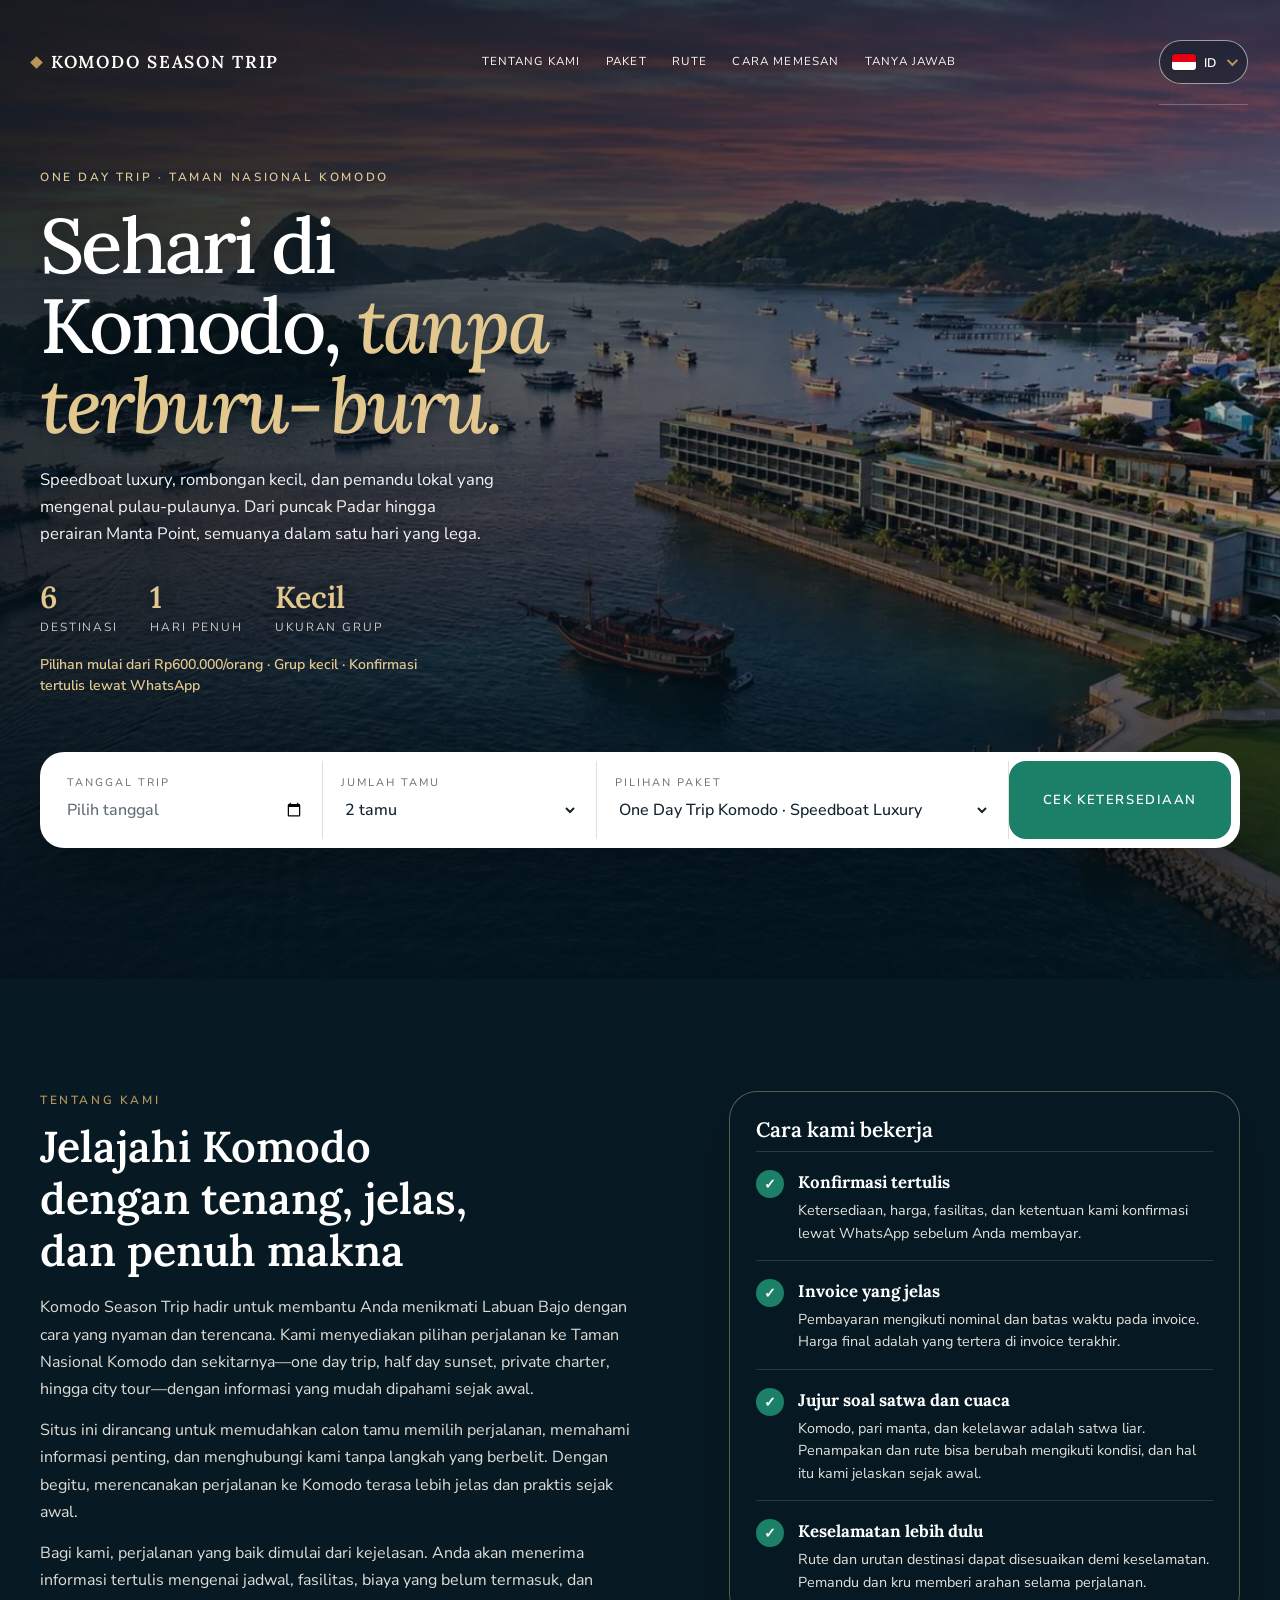
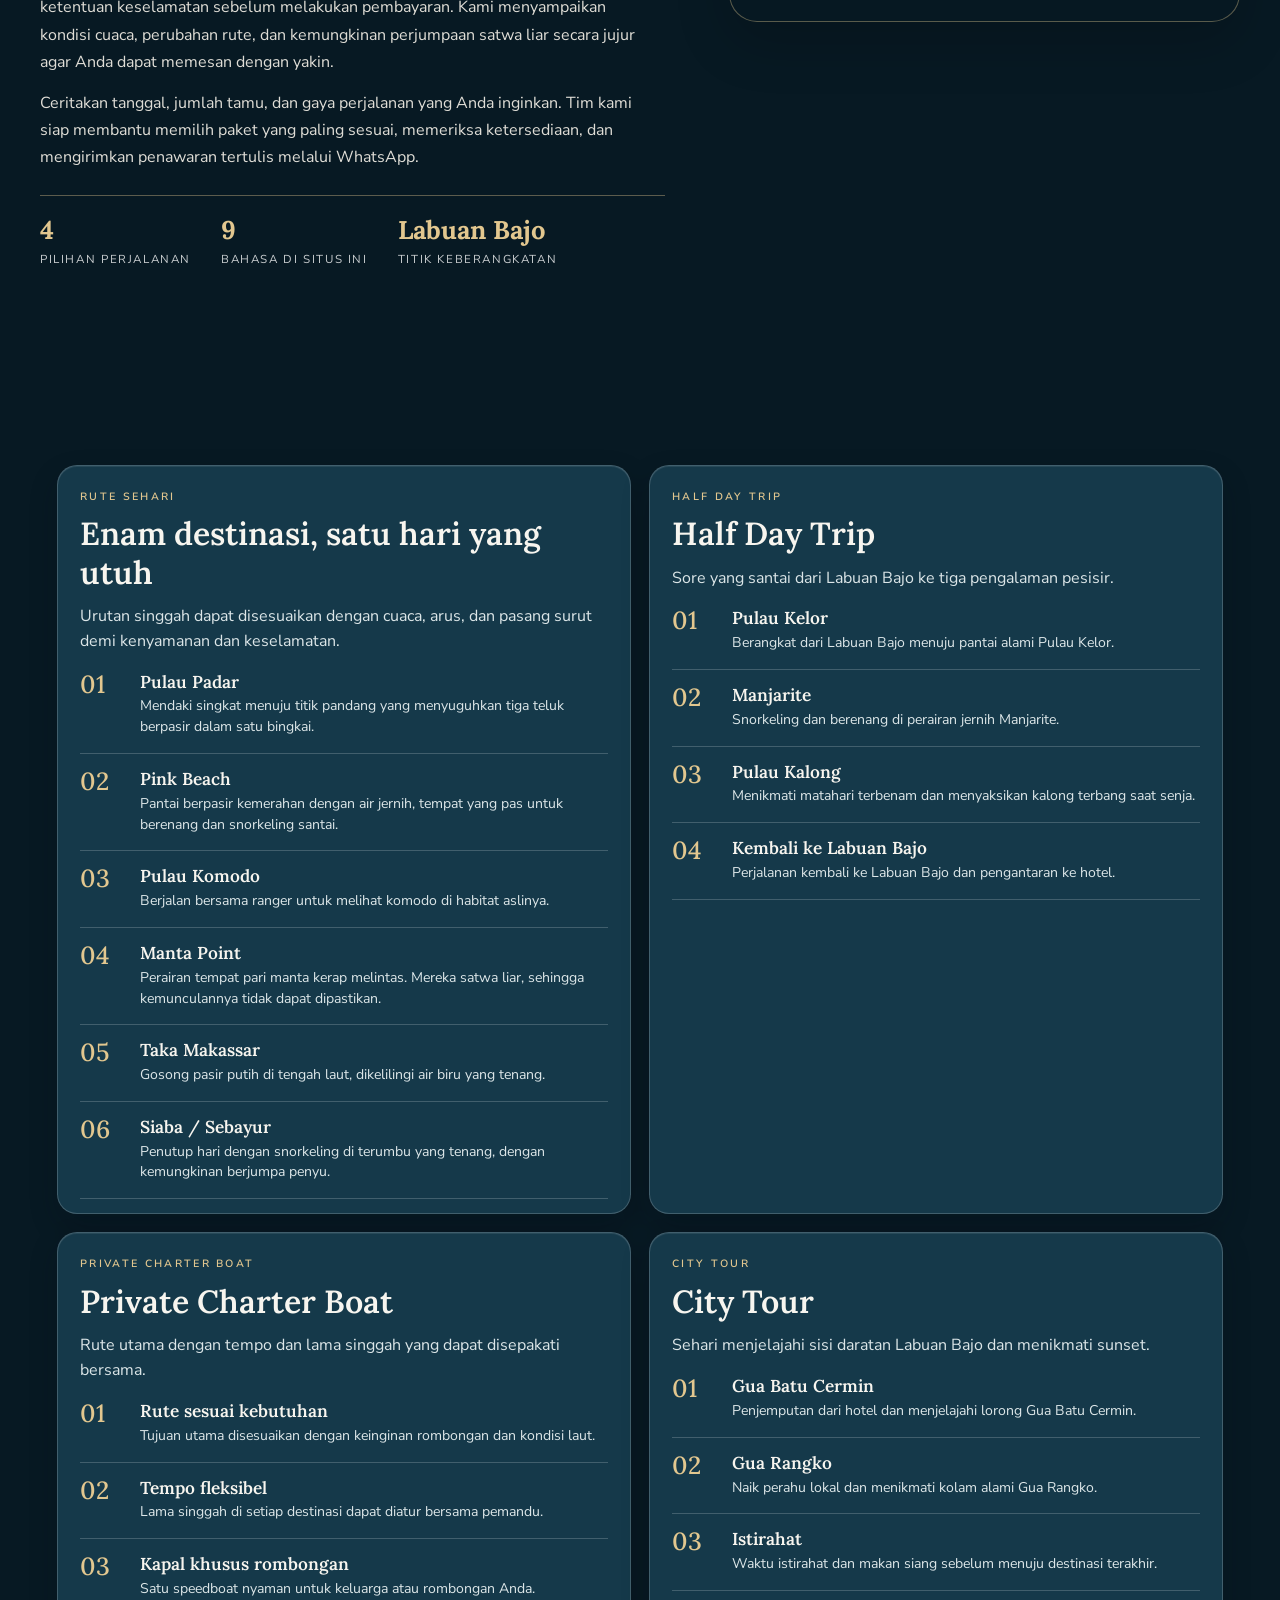
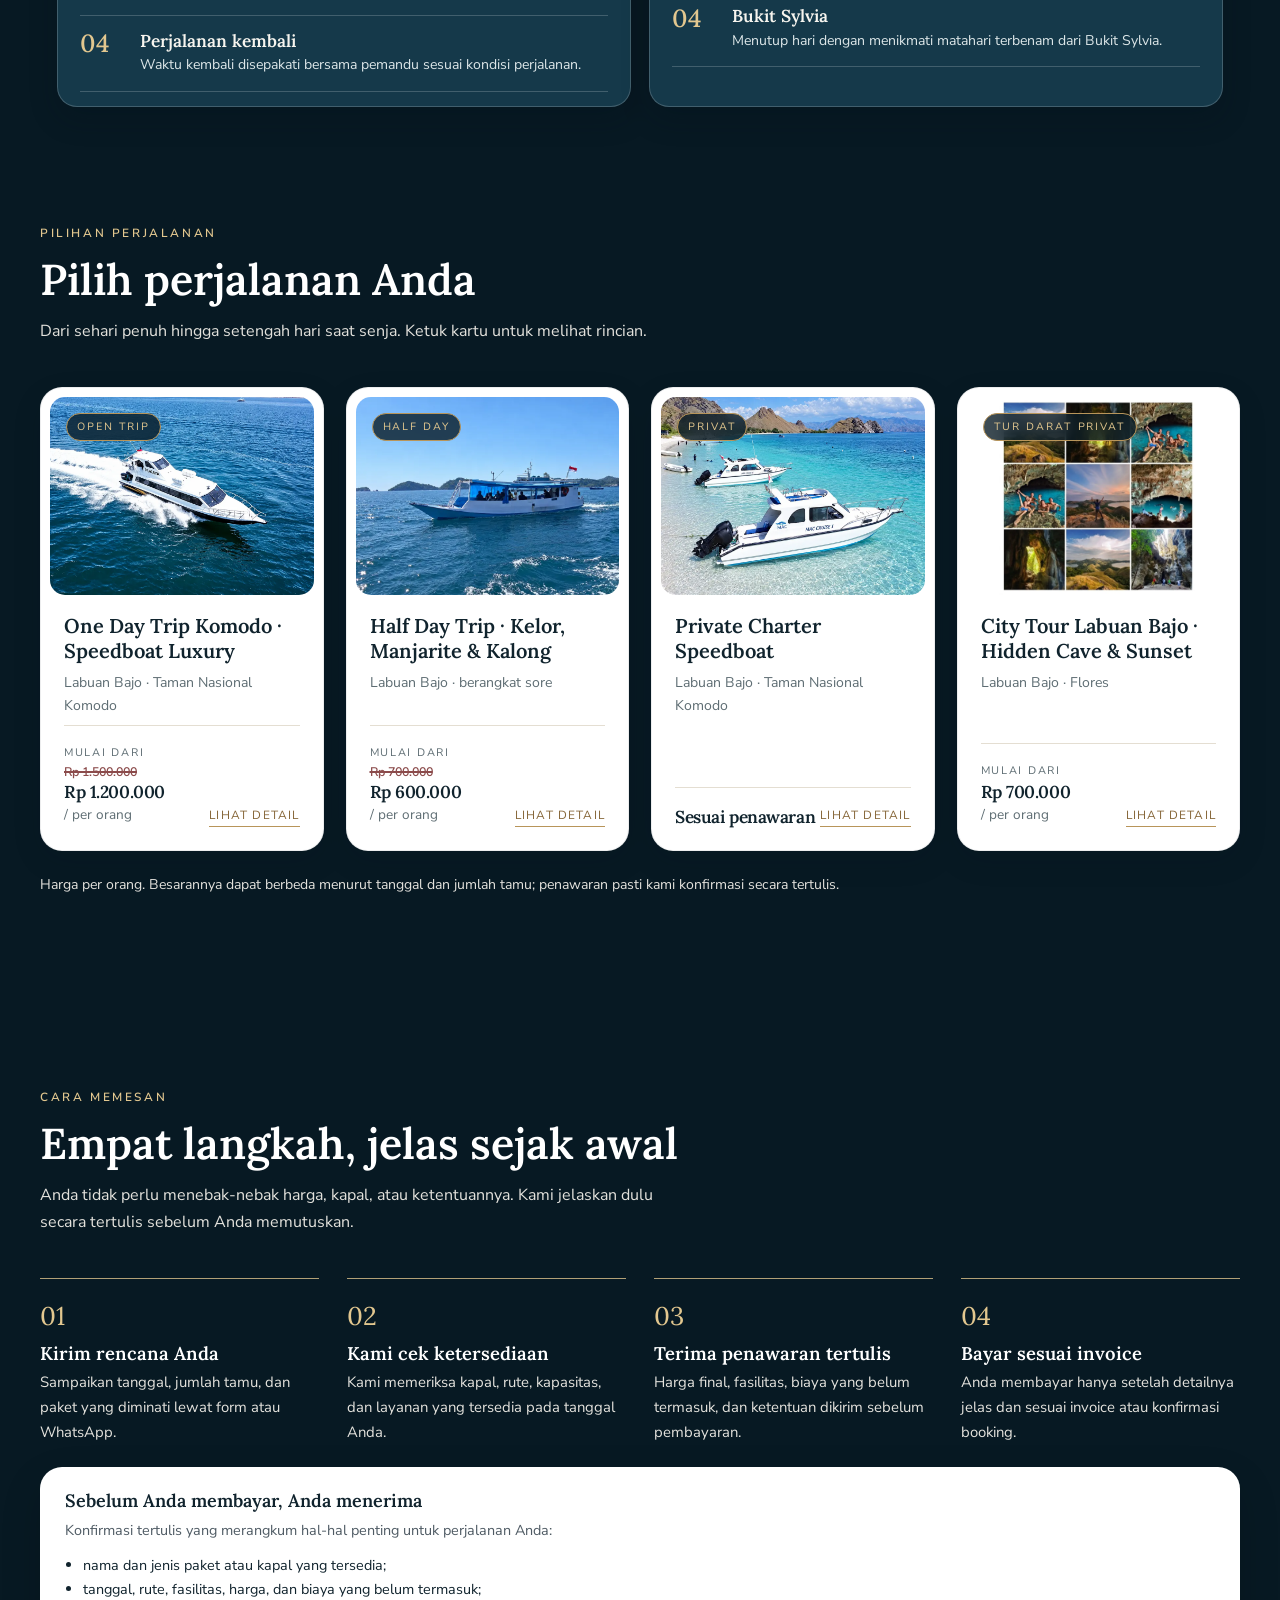
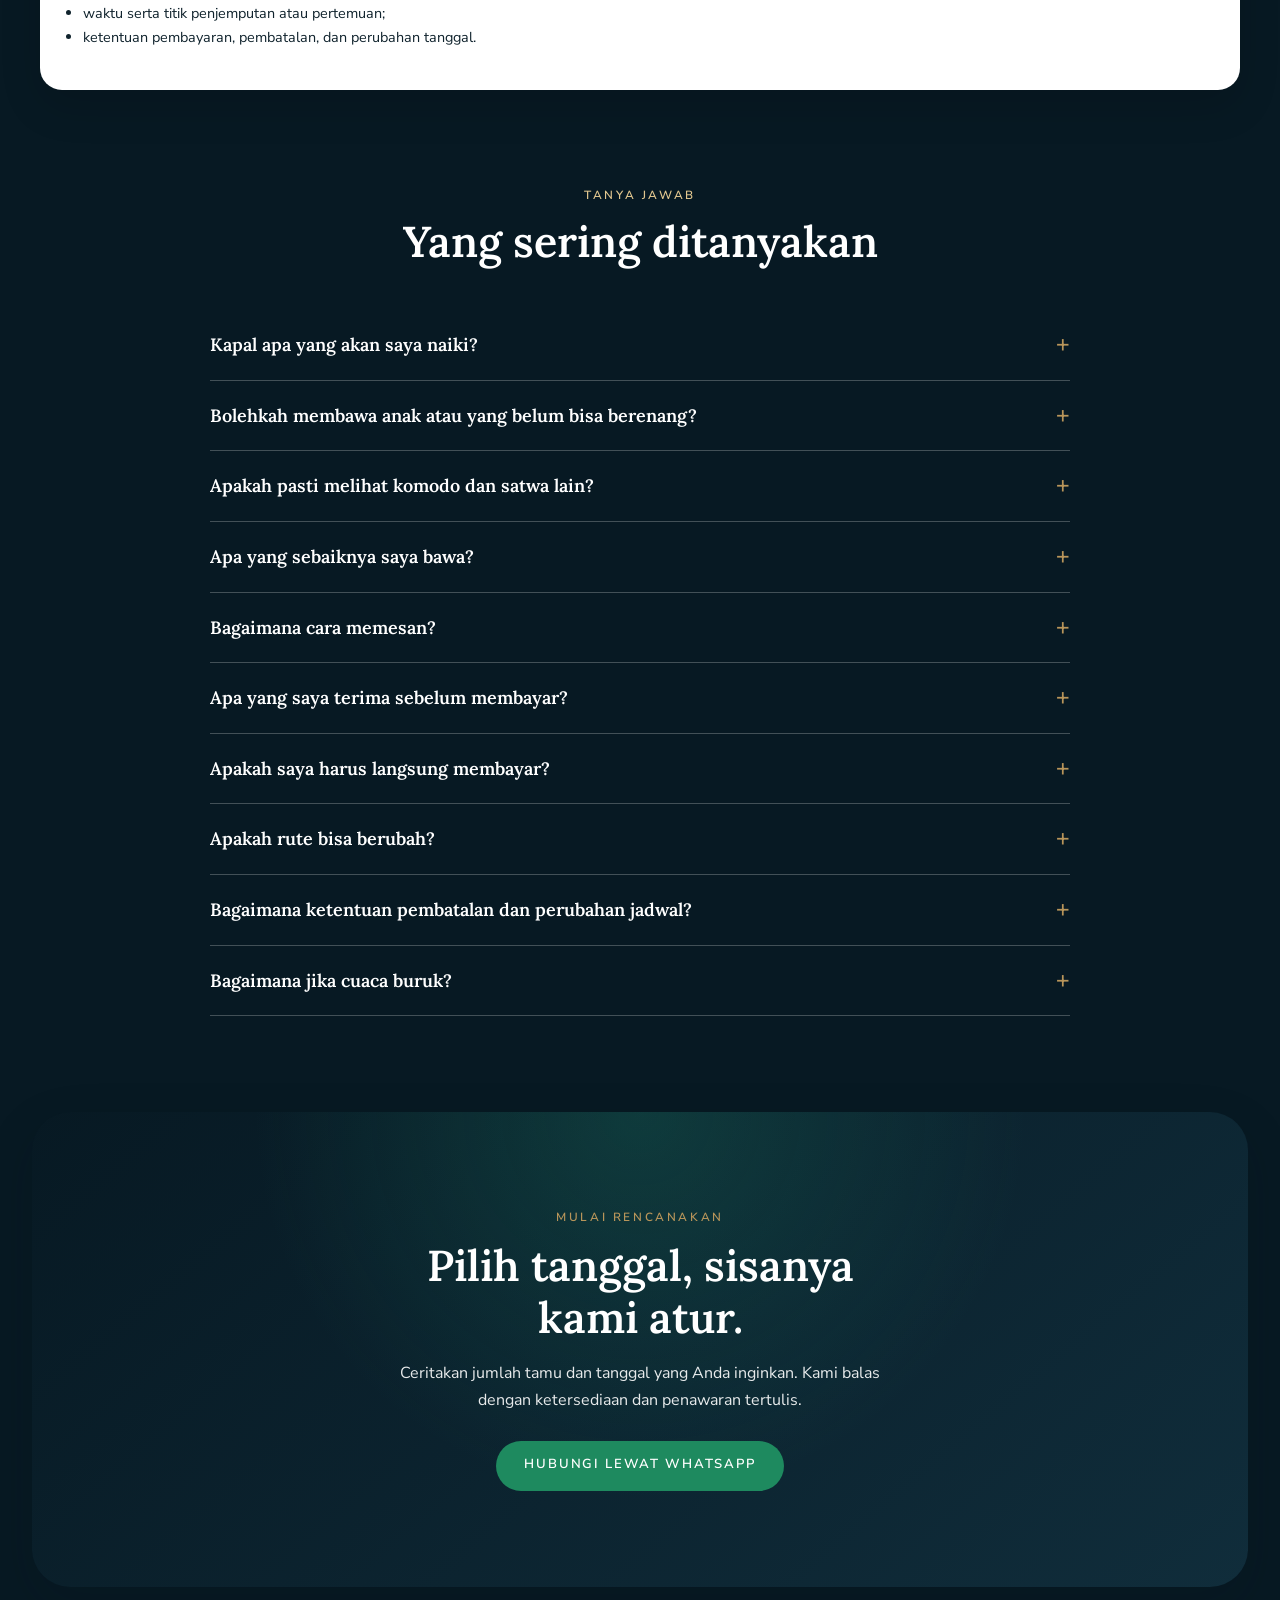
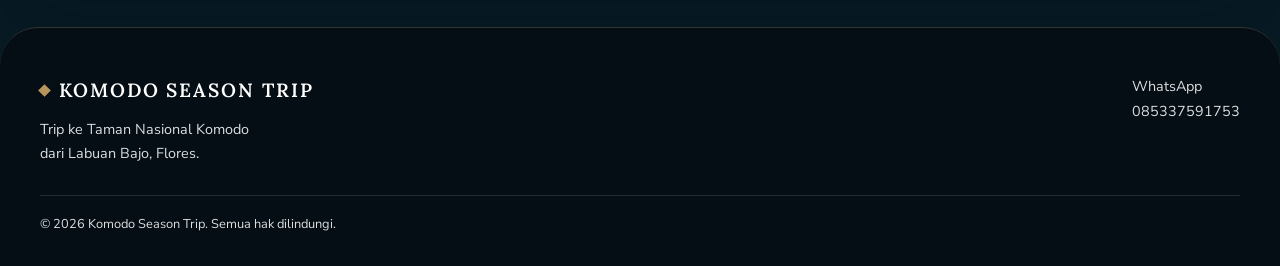
==== commit ac5691fe: "Add files via upload" ====
--- a/index.html
+++ b/index.html
@@ -684,7 +684,7 @@
 var LANG='id',T={"view": "Lihat detail", "from": "mulai dari", "sum": "Ringkasan", "tiers": "Harga per orang", "fac": "Fasilitas", "route2": "Rute perjalanan", "inc_note": "Termasuk dan catatan", "close_panel": "Tutup panel", "prev": "Foto sebelumnya", "next": "Foto berikutnya", "swipe": "Geser untuk melihat foto", "err_phone": "Nomor WhatsApp tidak valid. Contoh: 085337591753 atau +65 8123 4567", "sending": "Mengirim…", "err_send": "Pesanan belum terkirim. Periksa koneksi, atau pesan lewat WhatsApp.", "guest_n": "%n tamu", "guest_more": "Lebih dari 10", "wa_interest": "Halo Komodo Season Trip, saya tertarik dengan %n.", "wa_date": "Tanggal: %s.", "wa_guests": "Jumlah tamu: %s.", "wa_ask": "Mohon info ketersediaan dan harga.", "wa_order": "Halo Komodo Season Trip, saya %p baru saja memesan %n.", "wa_confirm": "Mohon konfirmasinya.", "o_send": "Kirim pesanan", "locale": "id-ID"},curIdx=0;
 function applySalePrice(b){var ref=String(b.oldp||'')+' '+String(b.p||''),name=String(b.n||'').toLowerCase();if(/city[\s-]*tour|lawatan bandar|tur darat|tour della città|city tour|городской тур|城市游/.test(name)){delete b.oldp;b.p='Rp 700.000'}else if(/1[., ]500[., ]000/.test(ref)||/one[\s-]*day|full[\s-]*day|satu hari|ganzer tag|intera giornata|un día completo|um dia inteiro|полный день|一日/.test(name)&&!/half[\s-]*day|半日/.test(name)){b.oldp='Rp 1.500.000';b.p='Rp 1.200.000'}else if(/700[., ]000/.test(ref)||/half[\s-]*day|setengah hari|separuh hari|halbtag|mezza giornata|medio día|meio dia|тур на полдня|半日/.test(name)){b.oldp='Rp 700.000';b.p='Rp 600.000'}return b}function loc(b){var t=LANG!=='id'&&b.tr&&b.tr[LANG];if(!t)return applySalePrice(b);var o={};for(var k in b)o[k]=b[k];['n','w','tag','pu','p','d','sp','f','it','y','x','pt','itn','warn','rt','info','faq','faqt'].forEach(function(k){if(t[k]!=null)o[k]=t[k]});return applySalePrice(o)}
 function msg(){return Array.prototype.filter.call(arguments,Boolean).join(' ')}
-var BOATS=[{"n":"One Day Trip Komodo · Speedboat Luxury","w":"Labuan Bajo · Taman Nasional Komodo","tag":"Open trip","ik":"motor","p":"Rp 1.200.000","pu":"per orang","s":"","r":0,"d":"Open trip (sharing) satu hari penuh menjelajahi enam destinasi Taman Nasional Komodo dengan speedboat wisata dari Labuan Bajo: Pulau Padar, Pink Beach, Pulau Komodo, Manta Point, Taka Makassar, dan Siaba atau Sebayur. Penjemputan hotel di area Labuan Bajo, makan siang, dan pemandu lokal sudah termasuk.","sp":[["Durasi","Satu hari penuh"],["Jenis trip","Open trip atau sharing trip dengan peserta lain dalam satu speedboat"],["Minimum booking","1 orang"],["Kapal","Speedboat wisata. Nama dan jenis kapal dapat berbeda sesuai ketersediaan. Detail kapal dikonfirmasi sebelum keberangkatan."],["Kapasitas","Mengikuti jenis speedboat yang tersedia pada tanggal perjalanan"],["Destinasi","6 destinasi"],["Penjemputan","Hotel atau titik temu di area Labuan Bajo, sekitar 06.00–06.30 WITA"]],"f":[],"it":[["06.00–06.30 WITA","Penjemputan peserta dari hotel atau titik temu di area Labuan Bajo."],["06.30–07.00 WITA","Perjalanan menuju pelabuhan, check-in, dan persiapan naik speedboat."],["07.00 WITA","Speedboat berangkat dari Labuan Bajo."],["Sekitar 08.30–09.00 WITA","Tiba di Pulau Padar. Trekking ringan menuju area pemandangan dan berfoto."],["Sekitar 10.00–10.30 WITA","Mengunjungi Pink Beach untuk berenang, snorkeling, atau bersantai sesuai kondisi."],["Sekitar 12.00 WITA","Mengunjungi Pulau Komodo dan mengikuti jalur trekking yang ditentukan bersama ranger."],["Sekitar 13.00 WITA","Makan siang atau waktu istirahat sesuai fasilitas paket."],["Sekitar 14.00 WITA","Mengunjungi Manta Point untuk snorkeling apabila kondisi laut memungkinkan."],["Sekitar 15.00 WITA","Mengunjungi Taka Makassar apabila kondisi pasang surut dan cuaca memungkinkan."],["Sekitar 15.30–16.00 WITA","Mengunjungi Siaba atau Sebayur untuk snorkeling atau menikmati perairan sekitar sesuai kondisi."],["Sekitar 16.30–17.30 WITA","Perjalanan kembali menuju Labuan Bajo."],["Sekitar 17.00–18.00 WITA","Tiba di Labuan Bajo dan perjalanan selesai."]],"y":[],"x":[],"img":"","on":true,"ic":"Speedboat PUKAYA melaju","gal":[["pukaya-01.webp","Tampak luar speedboat"],["pukaya-02.webp","Kabin dengan kursi nyaman"],["pukaya-03.webp","Kursi kabin dan pendingin ruangan"],["pukaya-04.webp","Lorong kabin penumpang"],["pukaya-05.webp","Kabin penumpang, tampak lebar"],["pukaya-06.webp","Toilet di dalam kapal"],["pukaya-07.webp","Ruang kemudi"],["pukaya-08.webp","Dek depan dengan tempat duduk"],["pukaya-09.webp","Dek belakang"]],"rt":"Jadwal perkiraan","itn":"Jadwal di atas merupakan perkiraan. Waktu tiba, durasi di setiap destinasi, dan urutan rute dapat berubah mengikuti cuaca, gelombang, arus, pasang surut, kepadatan lokasi, arahan ranger, jadwal pelabuhan, dan pertimbangan keselamatan. Tidak ada jaminan bahwa semua destinasi dapat dikunjungi apabila kondisi tidak memungkinkan.","warn":"Penting: tiket masuk Taman Nasional Komodo dan biaya resmi lain belum termasuk dalam harga paket, kecuali dinyatakan berbeda pada invoice atau konfirmasi booking. Rincian biaya diinformasikan sebelum pembayaran.","info":[{"t":"Fasilitas yang termasuk","open":true,"k":"yes","b":[["ul",["Speedboat wisata pulang-pergi dari Labuan Bajo.","Pemandu lokal.","Alat snorkeling dasar.","Jaket pelampung.","Air mineral.","Makan siang.","Penjemputan dan pengantaran hotel di area Labuan Bajo.","Ranger atau pemandu lokal di area Pulau Komodo sesuai ketentuan taman nasional.","Dokumentasi perjalanan menggunakan kamera, GoPro, dan drone apabila kondisi cuaca, lokasi, izin, dan operasional memungkinkan."]],["note","Nama dan jenis speedboat dapat berbeda sesuai ketersediaan. Dokumentasi drone tidak dapat dijamin karena bergantung pada cuaca, angin, lokasi, izin, dan kondisi operasional."]]},{"t":"Tidak termasuk","open":true,"k":"no","b":[["ul",["Tiket pesawat.","Hotel atau akomodasi di Labuan Bajo.","Tiket masuk Taman Nasional Komodo.","Biaya konservasi, retribusi, atau biaya resmi lain dari pengelola destinasi.","Biaya pelabuhan atau biaya lokal lain apabila berlaku.","Konsumsi pribadi di luar makan siang, air mineral, dan fasilitas paket.","Pakaian renang.","Handuk.","Fins atau perlengkapan pribadi lainnya jika tidak disediakan.","Obat-obatan pribadi.","Obat anti-mabuk laut.","Asuransi perjalanan.","Pengeluaran pribadi.","Tip sukarela untuk pemandu dan kru kapal.","Destinasi di luar itinerary One Day Trip.","Biaya lain yang tidak tercantum dalam konfirmasi booking."]],["note","Tiket taman nasional, retribusi, dan biaya resmi lainnya dapat berubah mengikuti ketentuan pengelola destinasi. Rincian biaya akan diinformasikan sebelum pembayaran."]]},{"t":"Keselamatan dan kondisi perjalanan","b":[["p","Perjalanan ini melibatkan perjalanan speedboat, aktivitas snorkeling, naik-turun kapal, berjalan kaki, dan trekking ringan di beberapa lokasi."],["p","Semua aktivitas di laut bergantung pada cuaca, gelombang, arus, pasang surut, dan arahan kru. Rute serta urutan destinasi dapat berubah jika diperlukan demi keselamatan peserta."],["p","Peserta wajib mengikuti arahan pemandu, kru kapal, dan ranger selama perjalanan. Jaket pelampung wajib digunakan sesuai arahan kru dan kondisi aktivitas."],["p","Peserta wajib memberi tahu kami sebelum booking apabila memiliki kondisi kesehatan tertentu, sedang hamil, memiliki alergi, kebutuhan khusus, keterbatasan berenang, atau kesulitan berjalan dan melakukan trekking."],["p","Perjalanan ini tidak direkomendasikan bagi bayi dan balita, ibu hamil, pengguna kursi roda atau stroller, lansia dengan keterbatasan fisik berat, serta peserta dengan kondisi medis berisiko tinggi seperti penyakit jantung, epilepsi, atau kondisi lain yang dapat terpengaruh oleh perjalanan laut dan aktivitas fisik."]]},{"t":"Satwa liar","b":[["p","Komodo, pari manta, penyu, dan satwa lainnya hidup bebas di habitat alaminya. Pemandu dan ranger akan membantu memilih area yang sesuai berdasarkan kondisi dan aturan taman nasional, tetapi penampakan satwa liar tidak dapat dijamin."]]},{"t":"Cuaca dan perubahan itinerary","b":[["p","Jika terjadi cuaca buruk, hujan lebat, badai, gelombang tinggi, arus kuat, pasang surut, bencana alam, penutupan destinasi, instruksi ranger, instruksi otoritas, kerusakan kapal, atau keadaan lain di luar kendali operator, maka:"],["ul",["Rute dapat diubah.","Urutan destinasi dapat diubah.","Waktu kunjungan dapat dikurangi.","Sebagian destinasi dapat dihilangkan.","Keberangkatan dapat ditunda.","Perjalanan dapat dijadwalkan ulang.","Perjalanan dapat dibatalkan apabila kondisi dianggap tidak aman."]],["p","Pilihan perubahan tanggal, itinerary pengganti, atau pengembalian dana mengikuti kondisi operasional, kebijakan operator kapal, biaya pihak ketiga yang telah dibayarkan, dan ketentuan pada invoice atau konfirmasi booking."],["p","Keselamatan peserta menjadi prioritas utama. Tidak ada jaminan bahwa seluruh destinasi dalam itinerary dapat dikunjungi."]]},{"t":"Syarat booking dan pembayaran","b":[["ol",["Booking tersedia untuk minimal 1 orang.","Peserta mengirimkan nama lengkap, nomor WhatsApp, tanggal perjalanan, dan jumlah peserta.","Booking belum dianggap terkonfirmasi sebelum ketersediaan, itinerary, harga, fasilitas, dan ketentuan dikonfirmasi melalui WhatsApp.","Peserta menerima invoice atau konfirmasi tertulis sebelum melakukan pembayaran.","Peserta wajib memeriksa nama, tanggal, jumlah peserta, harga, fasilitas, dan ketentuan sebelum membayar.","Pembayaran dilakukan sesuai nominal dan batas waktu yang tertulis pada invoice.","Harga final adalah harga yang tercantum pada invoice atau konfirmasi booking terakhir.","Harga paket dan biaya tiket atau retribusi taman nasional dapat berubah mengikuti ketentuan pengelola destinasi.","Setelah melakukan pembayaran, peserta dianggap telah membaca, memahami, dan menyetujui aturan perjalanan yang tercantum pada invoice dan halaman paket."]]]},{"t":"Pembatalan dan perubahan tanggal","b":[["p","Pembatalan, perubahan nama peserta, dan perubahan tanggal perjalanan mengikuti ketentuan yang tercantum pada invoice atau konfirmasi booking."],["p","Permintaan perubahan tanggal dapat dipertimbangkan apabila kapasitas kapal dan ketersediaan pada tanggal baru masih tersedia."],["p","Perubahan tanggal dapat menimbulkan biaya tambahan apabila terdapat perbedaan harga kapal, tiket, retribusi, atau biaya operasional."],["p","Peserta yang membatalkan perjalanan, tidak hadir, atau datang terlambat mengikuti ketentuan pembatalan pada invoice booking."],["p","Peserta wajib hadir tepat waktu di hotel atau titik temu yang telah ditentukan. Peserta yang terlambat dapat dianggap tidak hadir apabila speedboat harus berangkat sesuai jadwal."],["p","Biaya tambahan akibat keterlambatan atau perubahan rencana peserta menjadi tanggung jawab peserta."]]},{"t":"Yang perlu dibawa","b":[["ul",["Pakaian ganti.","Pakaian renang.","Handuk.","Sunscreen ramah terumbu.","Topi.","Kacamata hitam.","Alas kaki yang nyaman untuk trekking ringan.","Obat pribadi.","Obat anti-mabuk laut.","Kamera.","Powerbank dan charger.","Uang tunai secukupnya."]]]}],"faqt":"Pertanyaan yang sering diajukan","faq":[["Apakah saya pasti melihat komodo dan pari manta?","Tidak. Komodo dan pari manta adalah satwa liar sehingga penampakannya tidak dapat dijamin. Pemandu dan ranger akan membantu memilih area yang sesuai berdasarkan kondisi dan aturan taman nasional."],["Apakah Manta Point selalu dikunjungi?","Manta Point dikunjungi apabila cuaca, gelombang, arus, pasang surut, dan kondisi keselamatan memungkinkan. Jika tidak memungkinkan, pemandu dapat mengubah rute atau mengganti lokasi sesuai kondisi."],["Apakah semua destinasi pasti dikunjungi?","Tidak selalu. Urutan rute dan destinasi dapat berubah atau dikurangi karena cuaca, kondisi laut, pasang surut, kepadatan lokasi, arahan ranger, jadwal pelabuhan, atau alasan keselamatan."],["Apakah tiket Taman Nasional Komodo sudah termasuk?","Tiket masuk Taman Nasional Komodo dan biaya resmi lain dari pengelola destinasi belum termasuk dalam harga paket, kecuali dinyatakan berbeda pada invoice atau konfirmasi booking."],["Apakah makan siang termasuk?","Makan siang termasuk dalam fasilitas paket One Day Trip. Detail menu atau bentuk penyajian dapat berbeda sesuai operasional perjalanan."],["Apakah ada penjemputan hotel?","Penjemputan dan pengantaran tersedia untuk hotel di area Labuan Bajo. Waktu penjemputan biasanya sekitar pukul 06.00–06.30 WITA dan akan dikonfirmasi sebelum perjalanan."],["Apakah ini open trip?","Ya. Paket ini merupakan open trip atau sharing trip, sehingga peserta dapat berbagi speedboat dengan tamu lain. Kapasitas mengikuti jenis kapal yang tersedia pada tanggal perjalanan."],["Apakah anak-anak boleh ikut?","Anak-anak dapat mengikuti perjalanan setelah usia, kondisi kesehatan, dan kemampuan mengikuti rute diperiksa. Mohon informasikan usia anak saat booking agar kesesuaian perjalanan dapat diperiksa."],["Apakah dokumentasi drone selalu tersedia?","Dokumentasi drone bergantung pada cuaca, angin, lokasi, izin, dan kondisi operasional. Dokumentasi drone dapat tidak tersedia apabila penerbangan tidak aman atau tidak diperbolehkan di area tertentu."]],"oldp":"Rp 1.500.000"},{"n":"Half Day Trip · Kelor, Manjarite & Kalong","w":"Labuan Bajo · berangkat sore","tag":"Half day","ik":"motor","p":"Rp 600.000","pu":"per orang","s":"","r":0,"d":"Perjalanan setengah hari yang santai: berlayar dari Labuan Bajo sore hari, singgah di pantai alami Pulau Kelor, snorkeling di Manjarite, lalu menutup hari dengan matahari terbenam dan ribuan kelelawar terbang di Pulau Kalong. Penjemputan dan pengantaran hotel sudah termasuk.","sp":[["Durasi","Setengah hari (13.30–20.00)"],["Kapal","Transportasi kapal"],["Destinasi","3 titik: Kelor, Manjarite, Kalong"],["Perlengkapan","Alat snorkeling tersedia (opsional)"],["Penjemputan","Hotel atau titik temu di area Labuan Bajo, sekitar 13.30–14.00 WITA"]],"f":[],"it":[["13.30–14.00","Penjemputan dari hotel menuju titik kumpul"],["14.00–15.00","Berangkat dari Labuan Bajo menuju Pulau Kelor, pantai alami yang masih asri"],["16.00–17.00","Teluk/Pulau Manjarite: snorkeling, berenang, dan menikmati pantainya"],["18.00–19.00","Pulau Kalong: menikmati matahari terbenam dan menyaksikan ribuan kelelawar terbang"],["19.00–20.00","Tiba kembali di Labuan Bajo dan diantar ke hotel. Tur selesai"]],"y":[],"x":[],"img":"halfday-user-sunset.jpg","on":true,"ic":"Kapal wisata dari udara dengan latar pulau Komodo","gal":[["halfday-user-sunset.jpg","Kapal wisata saat matahari terbenam"],["halfday-user-aerial.jpg","Kapal wisata dari udara dengan latar pulau Komodo"],["halfday-user-boat.jpg","Kapal wisata bersama tamu saat senja"],["halfday-10.webp","Pantai pasir putih dan laut jernih"],["halfday-01.webp","Panorama dari atas bukit"],["halfday-02.webp","Dermaga dan perairan biru dari udara"],["halfday-03.webp","Dermaga kayu menuju pulau"],["halfday-04.webp","Berjalan santai di dermaga kayu"],["halfday-05.webp","Ribuan kalong terbang saat senja"],["halfday-06.webp","Kalong di langit senja"],["halfday-07.webp","Kapal wisata menanti matahari terbenam"],["halfday-08.webp","Langit jingga saat matahari terbenam"],["halfday-09.webp","Kalong dari dekat"]],"itn":"Jadwal di atas merupakan perkiraan. Waktu tiba, durasi di setiap destinasi, dan urutan rute dapat berubah mengikuti cuaca, gelombang, arus, pasang surut, kepadatan lokasi, arahan pihak berwenang, jadwal pelabuhan, dan pertimbangan keselamatan. Waktu matahari terbenam dan penampakan kelelawar tidak dapat dijamin. Tidak ada jaminan bahwa semua destinasi dapat dikunjungi apabila kondisi tidak memungkinkan.","warn":"Penting: tiket masuk taman nasional atau retribusi area, jika berlaku, belum termasuk dalam harga paket, kecuali dinyatakan berbeda pada invoice atau konfirmasi booking. Makan berat juga tidak disediakan; hanya minuman dan snack ringan. Rincian biaya diinformasikan sebelum pembayaran.","rt":"Jadwal perkiraan","info":[{"t":"Fasilitas yang termasuk","open":true,"k":"yes","b":[["ul",["Transportasi kapal pulang-pergi dari Labuan Bajo.","Minuman dan snack ringan.","Pemandu wisata berpengalaman.","Peralatan snorkeling (tersedia, opsional).","Penjemputan dan pengantaran hotel di area Labuan Bajo."]],["note","Nama dan jenis kapal dapat berbeda sesuai ketersediaan dan dikonfirmasi sebelum keberangkatan."]]},{"t":"Tidak termasuk","open":true,"k":"no","b":[["ul",["Tiket pesawat.","Hotel atau akomodasi di Labuan Bajo.","Tiket masuk taman nasional atau retribusi area, jika berlaku.","Biaya konservasi, retribusi, atau biaya resmi lain dari pengelola destinasi.","Biaya pelabuhan atau biaya lokal lain apabila berlaku.","Makan berat. Hanya minuman dan snack ringan yang disediakan.","Konsumsi pribadi di luar minuman dan snack yang disediakan.","Pakaian renang.","Handuk.","Fins atau perlengkapan pribadi lainnya jika tidak disediakan.","Obat-obatan pribadi.","Obat anti-mabuk laut.","Asuransi perjalanan.","Pengeluaran pribadi.","Tip sukarela untuk pemandu dan kru kapal.","Destinasi di luar itinerary Half Day Trip.","Biaya lain yang tidak tercantum dalam konfirmasi booking."]],["note","Tiket taman nasional, retribusi, dan biaya resmi lainnya dapat berubah mengikuti ketentuan pengelola destinasi. Rincian biaya akan diinformasikan sebelum pembayaran."]]},{"t":"Keselamatan dan kondisi perjalanan","b":[["p","Perjalanan ini melibatkan perjalanan dengan kapal, aktivitas snorkeling, naik-turun kapal, berjalan kaki, dan jalur pendek menuju titik pandang di Pulau Kelor apabila kondisi memungkinkan."],["p","Semua aktivitas di laut bergantung pada cuaca, gelombang, arus, pasang surut, dan arahan kru. Rute serta urutan destinasi dapat berubah jika diperlukan demi keselamatan peserta."],["p","Sebagian perjalanan pulang dilakukan saat hari mulai gelap. Peserta wajib tetap mengikuti arahan kru selama perjalanan dan saat naik-turun kapal."],["p","Peserta wajib mengikuti arahan pemandu dan kru kapal selama perjalanan. Perlengkapan keselamatan wajib digunakan sesuai arahan kru dan kondisi aktivitas."],["p","Peserta wajib memberi tahu kami sebelum booking apabila memiliki kondisi kesehatan tertentu, sedang hamil, memiliki alergi, kebutuhan khusus, keterbatasan berenang, atau kesulitan berjalan dan melakukan trekking."],["p","Perjalanan ini tidak direkomendasikan bagi bayi dan balita, ibu hamil, pengguna kursi roda atau stroller, lansia dengan keterbatasan fisik berat, serta peserta dengan kondisi medis berisiko tinggi seperti penyakit jantung, epilepsi, atau kondisi lain yang dapat terpengaruh oleh perjalanan laut dan aktivitas fisik."]]},{"t":"Satwa liar","b":[["p","Kelelawar (kalong) di Pulau Kalong hidup bebas di hutan bakau dan keluar mencari makan menjelang malam. Waktu terbang, jumlah kelelawar, dan matahari terbenam bergantung pada cuaca dan kondisi alam sehingga tidak dapat dijamin."],["p","Pengamatan kelelawar dilakukan dari atas kapal karena pulau tertutup hutan bakau. Demi menjaga satwa, dilarang menerbangkan drone, membunyikan musik dengan keras, atau menyalakan kembang api di sekitar Pulau Kalong. Mohon tidak membuang sampah ke laut maupun ke pulau."],["p","Kehidupan laut yang terlihat saat snorkeling bergantung pada kondisi perairan dan tidak dapat dijamin."]]},{"t":"Cuaca dan perubahan itinerary","b":[["p","Jika terjadi cuaca buruk, hujan lebat, badai, gelombang tinggi, arus kuat, pasang surut, bencana alam, penutupan destinasi, instruksi pihak berwenang, kerusakan kapal, atau keadaan lain di luar kendali operator, maka:"],["ul",["Rute dapat diubah.","Urutan destinasi dapat diubah.","Waktu kunjungan dapat dikurangi.","Sebagian destinasi dapat dihilangkan.","Keberangkatan dapat ditunda.","Perjalanan dapat dijadwalkan ulang.","Perjalanan dapat dibatalkan apabila kondisi dianggap tidak aman."]],["p","Pilihan perubahan tanggal, itinerary pengganti, atau pengembalian dana mengikuti kondisi operasional, kebijakan operator kapal, biaya pihak ketiga yang telah dibayarkan, dan ketentuan pada invoice atau konfirmasi booking."],["p","Keselamatan peserta menjadi prioritas utama. Tidak ada jaminan bahwa seluruh destinasi dalam itinerary dapat dikunjungi."]]},{"t":"Syarat booking dan pembayaran","b":[["ol",["Peserta mengirimkan nama lengkap, nomor WhatsApp, tanggal perjalanan, dan jumlah peserta.","Booking belum dianggap terkonfirmasi sebelum ketersediaan, itinerary, harga, fasilitas, dan ketentuan dikonfirmasi melalui WhatsApp.","Peserta menerima invoice atau konfirmasi tertulis sebelum melakukan pembayaran.","Peserta wajib memeriksa nama, tanggal, jumlah peserta, harga, fasilitas, dan ketentuan sebelum membayar.","Pembayaran dilakukan sesuai nominal dan batas waktu yang tertulis pada invoice.","Harga final adalah harga yang tercantum pada invoice atau konfirmasi booking terakhir.","Harga paket dan biaya tiket atau retribusi taman nasional dapat berubah mengikuti ketentuan pengelola destinasi.","Setelah melakukan pembayaran, peserta dianggap telah membaca, memahami, dan menyetujui aturan perjalanan yang tercantum pada invoice dan halaman paket."]]]},{"t":"Pembatalan dan perubahan tanggal","b":[["p","Pembatalan, perubahan nama peserta, dan perubahan tanggal perjalanan mengikuti ketentuan yang tercantum pada invoice atau konfirmasi booking."],["p","Permintaan perubahan tanggal dapat dipertimbangkan apabila kapasitas kapal dan ketersediaan pada tanggal baru masih tersedia."],["p","Perubahan tanggal dapat menimbulkan biaya tambahan apabila terdapat perbedaan harga kapal, tiket, retribusi, atau biaya operasional."],["p","Peserta yang membatalkan perjalanan, tidak hadir, atau datang terlambat mengikuti ketentuan pembatalan pada invoice booking."],["p","Peserta wajib hadir tepat waktu di hotel atau titik temu yang telah ditentukan. Peserta yang terlambat dapat dianggap tidak hadir apabila kapal harus berangkat sesuai jadwal."],["p","Biaya tambahan akibat keterlambatan atau perubahan rencana peserta menjadi tanggung jawab peserta."]]},{"t":"Yang perlu dibawa","b":[["ul",["Pakaian ganti.","Pakaian renang.","Handuk.","Sunscreen ramah terumbu.","Topi.","Kacamata hitam.","Alas kaki yang nyaman untuk trekking ringan.","Obat pribadi.","Obat anti-mabuk laut.","Kamera.","Powerbank dan charger.","Uang tunai secukupnya.","Jaket tipis untuk angin laut saat senja dan perjalanan pulang."]]]}],"faqt":"Pertanyaan yang sering diajukan","faq":[["Apakah saya pasti melihat kelelawar dan matahari terbenam?","Tidak selalu. Kelelawar adalah satwa liar dan matahari terbenam bergantung pada cuaca. Waktu terbang dan jumlah kelelawar yang terlihat tidak dapat dijamin."],["Apakah semua destinasi pasti dikunjungi?","Tidak selalu. Urutan rute dan destinasi dapat berubah atau dikurangi karena cuaca, kondisi laut, pasang surut, kepadatan lokasi, arahan pihak berwenang, jadwal pelabuhan, atau alasan keselamatan."],["Apakah tiket taman nasional atau retribusi sudah termasuk?","Tiket masuk taman nasional atau retribusi area, jika berlaku, belum termasuk dalam harga paket dan dibayar terpisah, kecuali dinyatakan berbeda pada invoice atau konfirmasi booking."],["Apakah makan malam atau makan berat termasuk?","Tidak. Paket ini hanya menyediakan minuman dan snack ringan. Sebaiknya peserta makan sebelum berangkat."],["Apakah ada penjemputan hotel?","Penjemputan dan pengantaran tersedia untuk hotel di area Labuan Bajo. Waktu penjemputan sekitar pukul 13.30–14.00 WITA dan akan dikonfirmasi sebelum perjalanan. Perjalanan umumnya selesai sekitar pukul 19.00–20.00 WITA."],["Apakah peralatan snorkeling tersedia?","Peralatan snorkeling tersedia dan bersifat opsional. Peserta yang lebih nyaman dengan perlengkapan pribadi dapat membawanya sendiri."],["Apakah boleh menerbangkan drone?","Tidak di sekitar Pulau Kalong, karena drone dapat mengganggu kelelawar. Di kawasan taman nasional, penggunaan drone juga memerlukan izin dari pengelola."],["Apakah anak-anak boleh ikut?","Anak-anak dapat mengikuti perjalanan setelah usia, kondisi kesehatan, dan kemampuan mengikuti rute diperiksa. Mohon informasikan usia anak saat booking agar kesesuaian perjalanan dapat diperiksa."],["Bagaimana jika cuaca buruk?","Rute dapat diubah, dipersingkat, ditunda, atau dibatalkan demi keselamatan. Pilihan perubahan tanggal atau pengembalian dana mengikuti ketentuan pada invoice atau konfirmasi booking."]],"oldp":"Rp 700.000"},{"n":"Private Charter Speedboat","w":"Labuan Bajo · Taman Nasional Komodo","tag":"Privat","ik":"motor","p":"Sesuai penawaran","pu":"","s":"","r":0,"d":"Private speedboat untuk menjelajahi Taman Nasional Komodo dengan pilihan rute dan waktu keberangkatan yang fleksibel. Rute dan fasilitas akhir dikonfirmasi tertulis sebelum pembayaran.","sp":[["Durasi","Satu hari penuh"],["Kapal","Satu speedboat khusus rombongan"],["Grup","Hanya rombongan Anda"],["Destinasi","Mengikuti rute utama"],["Dokumentasi","Dapat ditambahkan"],["Perlengkapan","Alat snorkeling premium"]],"f":["Antar-jemput hotel atau Bandara Komodo pulang-pergi, sesuai area layanan yang dikonfirmasi.","Private speedboat yang nyaman; fasilitas AC mengikuti tipe kapal dan dikonfirmasi sebelum pembayaran.","Kapten dan kru berpengalaman serta pemandu wisata.","Makan siang berupa lunch box, air mineral, serta minuman ringan atau buah.","Perlengkapan snorkeling berupa masker dan fin, handuk, serta pelampung (life jacket)."],"it":[["Keberangkatan","Waktu fleksibel; umumnya mulai sekitar pukul 06.00 WITA. Konfirmasi waktu final sebelum perjalanan."],["Opsi rute standar","Padar, Pink Beach, Pulau Komodo, Taka Makassar, Manta Point, serta Kanawa atau Kelor. Destinasi yang dapat dikunjungi bergantung pada durasi, cuaca, kondisi laut, izin, dan keselamatan."],["Rute khusus","Rute dapat dibicarakan sesuai permintaan dan ketersediaan. Tidak semua destinasi dapat dijamin dalam satu perjalanan."]],"y":["Satu speedboat untuk rombongan Anda","Pemandu lokal"],"x":["Tiket masuk Taman Nasional Komodo dan retribusi resmi daerah atau destinasi untuk WNI maupun WNA.","Dokumentasi drone atau kamera profesional (opsional dan berdasarkan permintaan/konfirmasi).","Pengeluaran pribadi.","Tip sukarela untuk pemandu dan kru kapal."],"img":"","on":true,"ic":"Speedboat privat di perairan jernih","gal":[["charter-01.webp","Speedboat saat senja"],["charter-03.webp","Speedboat dari dekat"],["charter-02.webp","Kabin dengan bangku nyaman"],["charter-04.webp","Jaket pelampung dan alat snorkeling di kabin"],["charter-05.webp","Kru kapal menyambut tamu"]],"info":[{"t":"Deskripsi singkat","b":[["p","Private charter speedboat untuk perjalanan bersama rombongan Anda. Pilihan rute dan waktu keberangkatan dibahas sebelum pemesanan, lalu dikonfirmasi tertulis."]]},{"t":"Opsi rute dan itinerary","b":[["ul",["Opsi rute standar dapat mencakup Padar, Pink Beach, Pulau Komodo, Taka Makassar, Manta Point, serta Kanawa atau Kelor.","Rute khusus dapat diminta sesuai waktu, ketersediaan, dan kondisi operasional.","Urutan dan jumlah destinasi ditentukan bersama operator; tidak semua titik dijamin dapat dikunjungi."]],["p","Keberangkatan umumnya mulai sekitar pukul 06.00 WITA. Waktu akhir dikonfirmasi sebelum perjalanan."]]},{"t":"Sudah termasuk","b":[["ul",["Antar-jemput hotel atau Bandara Komodo pulang-pergi, sesuai area layanan yang dikonfirmasi.","Private speedboat yang nyaman; fasilitas AC mengikuti tipe kapal dan dikonfirmasi sebelum pembayaran.","Kapten dan kru berpengalaman serta pemandu wisata.","Makan siang berupa lunch box, air mineral, serta minuman ringan atau buah.","Perlengkapan snorkeling berupa masker dan fin, handuk, serta pelampung (life jacket)."]],["p","Rincian akhir fasilitas mengikuti tipe kapal dan konfirmasi booking tertulis."]]},{"t":"Tidak termasuk","b":[["ul",["Tiket masuk Taman Nasional Komodo dan retribusi resmi daerah atau destinasi untuk WNI maupun WNA.","Dokumentasi drone atau kamera profesional (opsional dan berdasarkan permintaan/konfirmasi).","Pengeluaran pribadi.","Tip sukarela untuk pemandu dan kru kapal."]],["p","Tarif resmi dapat berubah mengikuti ketentuan pengelola. Rincian biaya akan diinformasikan sebelum pembayaran."]]},{"t":"Ketentuan dan catatan","b":[["ul",["Kapasitas maksimum mengikuti tipe kapal dan batas keselamatan yang berlaku; jumlah penumpang dikonfirmasi sebelum pembayaran.","Rute dapat berubah, dipersingkat, atau dibatalkan jika cuaca, gelombang, arus, pasang surut, izin pelabuhan, atau arahan pihak berwenang menimbulkan risiko. Keputusan keselamatan mengikuti kapten dan otoritas pelabuhan.","Besaran DP, jadwal pelunasan, serta syarat pembatalan/perubahan tanggal dicantumkan pada invoice atau konfirmasi booking tertulis. Jangan menganggap persentase atau biaya tertentu berlaku jika tidak tercantum.","Penampakan satwa liar, termasuk komodo dan pari manta, tidak dapat dijamin."]]]}],"faqt":"Pertanyaan yang sering diajukan","faq":[["Apakah semua destinasi dalam opsi rute pasti dikunjungi?","Tidak. Rute dan jumlah destinasi bergantung pada durasi, kondisi laut dan cuaca, izin, serta keselamatan. Rute final dikonfirmasi bersama operator."],["Apakah tiket Taman Nasional Komodo termasuk?","Tidak, kecuali dinyatakan berbeda secara tertulis pada invoice atau konfirmasi booking."],["Berapa kapasitas penumpang speedboat?","Kapasitas bergantung pada tipe kapal dan batas keselamatan; jumlah yang dapat ikut akan dikonfirmasi sebelum pembayaran."],["Berapa DP dan bagaimana kebijakan pembatalan?","Besaran DP, jadwal pelunasan, serta kebijakan pembatalan atau perubahan tanggal mengikuti invoice atau konfirmasi tertulis untuk pemesanan Anda."]]},{"n":"City Tour Labuan Bajo · Hidden Cave & Sunset","w":"Labuan Bajo · Flores","tag":"Tur darat privat","ik":"darat","p":"Rp 700.000","pu":"per orang","s":"","r":0,"d":"Tur darat privat Labuan Bajo selama sekitar 4–6 jam, dengan pilihan jadwal pagi atau sore/sunset. Rute dan waktu penjemputan dapat disesuaikan dengan rencana perjalanan Anda.","sp":[["Durasi","± 8 jam"],["Penjemputan","10.00 WITA dari hotel"],["Peserta","2–6 tamu (tur privat)"],["Transportasi","Kendaraan privat dengan sopir, perahu lokal"],["Destinasi","Gua Batu Cermin, Gua Rangko, Bukit Sylvia"]],"pt":[["2 tamu","Rp 1.500.000"],["4 tamu","Rp 750.000"],["6 tamu","Rp 700.000"]],"f":["Mobil privat ber-AC yang nyaman dan bahan bakar.","Sopir ramah yang membantu sebagai pemandu lokal.","Penjemputan dan pengantaran ke hotel atau Bandara Komodo sesuai area layanan yang dikonfirmasi.","Air mineral."],"it":[["Durasi","Sekitar 4–6 jam; jadwal pagi atau sore/sunset."],["Pilihan destinasi","Gua Batu Cermin, Bukit Sylvia atau Puncak Waringin untuk pemandangan/sunset, pusat oleh-oleh khas Labuan Bajo, dan Gua Rangko sebagai opsi sesuai rute."],["Gua Rangko","Kunjungan bersifat opsional. Perahu lokal, tiket, dan waktu tambahan mengikuti rincian biaya yang dikonfirmasi."],["Penjemputan","Waktu dan lokasi jemput dapat dikoordinasikan dengan jadwal penerbangan, termasuk untuk transit atau hari kepulangan."]],"y":["Kendaraan privat dan sopir","Pemandu","Perahu lokal pulang-pergi","Air mineral","Tiket masuk kedua gua (dikonfirmasi saat pemesanan)"],"x":["Tiket masuk objek wisata, termasuk Gua Batu Cermin dan Gua Rangko.","Sewa atau biaya perahu lokal untuk menuju Gua Rangko.","Makan siang atau makan malam.","Pengeluaran pribadi dan biaya lain yang tidak tercantum pada konfirmasi booking."],"img":"","on":true,"fit":"contain","ic":"Sekilas pengalaman tur","gal":[["citytour-01.webp","Lorong gua dengan cahaya dari luar"],["citytour-02.webp","Kolam jernih di dalam gua"],["citytour-03.webp","Berenang di Gua Rangko"],["citytour-04.webp","Kolam gua dengan jaket pelampung"],["citytour-05.webp","Berenang bersama di kolam gua"],["citytour-06.webp","Stalaktit dan kolam biru"],["citytour-07.webp","Perbukitan saat senja"],["citytour-08.webp","Sunset di atas bukit"]],"oldp":"Rp 800.000","info":[{"t":"Deskripsi singkat","b":[["p","Tur darat privat untuk mengenal pilihan destinasi di Labuan Bajo. Durasi sekitar 4–6 jam dengan jadwal pagi atau sore/sunset, sesuai rute yang disepakati."]]},{"t":"Opsi rute dan itinerary","b":[["ul",["Gua Batu Cermin.","Bukit Sylvia atau Puncak Waringin untuk pemandangan dan sunset.","Pusat oleh-oleh khas Labuan Bajo.","Gua Rangko sebagai pilihan opsional sesuai permintaan, waktu, kondisi akses, cuaca, dan pasang surut."]],["p","Urutan destinasi dan lama kunjungan dapat disesuaikan. Kunjungan ke Gua Rangko memerlukan waktu tambahan dan perahu lokal, yang tidak termasuk kecuali dinyatakan pada konfirmasi booking."]]},{"t":"Harga per jumlah peserta","b":[["p","Harga per orang: 4 orang Rp750.000; 6 orang Rp700.000. Harga final mengikuti jumlah peserta dan konfirmasi booking tertulis."]]},{"t":"Sudah termasuk","b":[["ul",["Mobil privat ber-AC yang nyaman dan bahan bakar.","Sopir ramah yang membantu sebagai pemandu lokal.","Penjemputan dan pengantaran ke hotel atau Bandara Komodo sesuai area layanan yang dikonfirmasi.","Air mineral."]],["p","Harga pada situs saat ini ditampilkan per orang. Rincian jumlah peserta dan layanan akhir dikonfirmasi tertulis sebelum pembayaran."]]},{"t":"Tidak termasuk","b":[["ul",["Tiket masuk objek wisata, termasuk Gua Batu Cermin dan Gua Rangko.","Sewa atau biaya perahu lokal untuk menuju Gua Rangko.","Makan siang atau makan malam.","Pengeluaran pribadi dan biaya lain yang tidak tercantum pada konfirmasi booking."]],["p","Tarif objek wisata dan biaya pihak ketiga dapat berubah mengikuti ketentuan pengelola."]]},{"t":"Ketentuan dan catatan","b":[["ul",["Harga mengikuti format yang saat ini ditampilkan di situs, yaitu per orang; rincian akhir tercantum dalam konfirmasi tertulis.","Waktu penjemputan dapat dikoordinasikan dengan jadwal penerbangan tamu, termasuk untuk transit atau hari kepulangan, berdasarkan ketersediaan.","Durasi 4–6 jam merupakan perkiraan dan dapat berubah sesuai rute, lalu lintas, kondisi cuaca, akses lokasi, serta waktu tunggu.","Gua Rangko bersifat opsional; kunjungan bergantung pada kondisi laut, pasang surut, cuaca, akses, dan ketersediaan perahu lokal.","Perubahan tanggal atau pembatalan mengikuti invoice atau konfirmasi booking tertulis."]]]}],"faqt":"Pertanyaan yang sering diajukan","faq":[["Berapa lama City Tour berlangsung?","Sekitar 4–6 jam, bergantung pada pilihan rute, lalu lintas, dan waktu di setiap lokasi."],["Apakah Gua Rangko termasuk dalam rute?","Gua Rangko merupakan opsi. Kunjungan memerlukan waktu dan perahu lokal; tiket serta biaya perahu tidak termasuk kecuali dikonfirmasi tertulis."],["Apakah tiket objek wisata termasuk?","Tidak. Tiket objek wisata dikecualikan kecuali dinyatakan berbeda dalam konfirmasi booking."],["Bisakah waktu jemput menyesuaikan penerbangan?","Waktu dapat dikoordinasikan berdasarkan jadwal penerbangan dan ketersediaan kendaraan; konfirmasi lebih awal disarankan."]]}];
+var BOATS=[{"n":"One Day Trip Komodo · Speedboat Luxury","w":"Labuan Bajo · Taman Nasional Komodo","tag":"Open trip","ik":"motor","p":"Rp 1.200.000","pu":"per orang","s":"","r":0,"d":"Open trip (sharing) satu hari penuh menjelajahi enam destinasi Taman Nasional Komodo dengan speedboat wisata dari Labuan Bajo: Pulau Padar, Pink Beach, Pulau Komodo, Manta Point, Taka Makassar, dan Siaba atau Sebayur. Penjemputan hotel di area Labuan Bajo, makan siang, dan pemandu lokal sudah termasuk.","sp":[["Durasi","Satu hari penuh"],["Jenis trip","Open trip atau sharing trip dengan peserta lain dalam satu speedboat"],["Minimum booking","1 orang"],["Kapal","Speedboat wisata. Nama dan jenis kapal dapat berbeda sesuai ketersediaan. Detail kapal dikonfirmasi sebelum keberangkatan."],["Kapasitas","Mengikuti jenis speedboat yang tersedia pada tanggal perjalanan"],["Destinasi","6 destinasi"],["Penjemputan","Hotel atau titik temu di area Labuan Bajo, sekitar 06.00–06.30 WITA"]],"f":[],"it":[["06.00–06.30 WITA","Penjemputan peserta dari hotel atau titik temu di area Labuan Bajo."],["06.30–07.00 WITA","Perjalanan menuju pelabuhan, check-in, dan persiapan naik speedboat."],["07.00 WITA","Speedboat berangkat dari Labuan Bajo."],["Sekitar 08.30–09.00 WITA","Tiba di Pulau Padar. Trekking ringan menuju area pemandangan dan berfoto."],["Sekitar 10.00–10.30 WITA","Mengunjungi Pink Beach untuk berenang, snorkeling, atau bersantai sesuai kondisi."],["Sekitar 12.00 WITA","Mengunjungi Pulau Komodo dan mengikuti jalur trekking yang ditentukan bersama ranger."],["Sekitar 13.00 WITA","Makan siang atau waktu istirahat sesuai fasilitas paket."],["Sekitar 14.00 WITA","Mengunjungi Manta Point untuk snorkeling apabila kondisi laut memungkinkan."],["Sekitar 15.00 WITA","Mengunjungi Taka Makassar apabila kondisi pasang surut dan cuaca memungkinkan."],["Sekitar 15.30–16.00 WITA","Mengunjungi Siaba atau Sebayur untuk snorkeling atau menikmati perairan sekitar sesuai kondisi."],["Sekitar 16.30–17.30 WITA","Perjalanan kembali menuju Labuan Bajo."],["Sekitar 17.00–18.00 WITA","Tiba di Labuan Bajo dan perjalanan selesai."]],"y":[],"x":[],"img":"","on":true,"ic":"Speedboat PUKAYA melaju","gal":[["pukaya-01.webp","Tampak luar speedboat"],["pukaya-02.webp","Kabin dengan kursi nyaman"],["pukaya-03.webp","Kursi kabin dan pendingin ruangan"],["pukaya-04.webp","Lorong kabin penumpang"],["pukaya-05.webp","Kabin penumpang, tampak lebar"],["pukaya-06.webp","Toilet di dalam kapal"],["pukaya-07.webp","Ruang kemudi"],["pukaya-08.webp","Dek depan dengan tempat duduk"],["pukaya-09.webp","Dek belakang"]],"rt":"Jadwal perkiraan","itn":"Jadwal di atas merupakan perkiraan. Waktu tiba, durasi di setiap destinasi, dan urutan rute dapat berubah mengikuti cuaca, gelombang, arus, pasang surut, kepadatan lokasi, arahan ranger, jadwal pelabuhan, dan pertimbangan keselamatan. Tidak ada jaminan bahwa semua destinasi dapat dikunjungi apabila kondisi tidak memungkinkan.","warn":"Penting: tiket masuk Taman Nasional Komodo dan biaya resmi lain belum termasuk dalam harga paket, kecuali dinyatakan berbeda pada invoice atau konfirmasi booking. Rincian biaya diinformasikan sebelum pembayaran.","info":[{"t":"Fasilitas yang termasuk","open":true,"k":"yes","b":[["ul",["Speedboat wisata pulang-pergi dari Labuan Bajo.","Pemandu lokal.","Alat snorkeling dasar.","Jaket pelampung.","Air mineral.","Makan siang.","Penjemputan dan pengantaran hotel di area Labuan Bajo.","Ranger atau pemandu lokal di area Pulau Komodo sesuai ketentuan taman nasional.","Dokumentasi perjalanan menggunakan kamera, GoPro, dan drone apabila kondisi cuaca, lokasi, izin, dan operasional memungkinkan."]],["note","Nama dan jenis speedboat dapat berbeda sesuai ketersediaan. Dokumentasi drone tidak dapat dijamin karena bergantung pada cuaca, angin, lokasi, izin, dan kondisi operasional."]]},{"t":"Tidak termasuk","open":true,"k":"no","b":[["ul",["Tiket pesawat.","Hotel atau akomodasi di Labuan Bajo.","Tiket masuk Taman Nasional Komodo.","Biaya konservasi, retribusi, atau biaya resmi lain dari pengelola destinasi.","Biaya pelabuhan atau biaya lokal lain apabila berlaku.","Konsumsi pribadi di luar makan siang, air mineral, dan fasilitas paket.","Pakaian renang.","Handuk.","Fins atau perlengkapan pribadi lainnya jika tidak disediakan.","Obat-obatan pribadi.","Obat anti-mabuk laut.","Asuransi perjalanan.","Pengeluaran pribadi.","Tip sukarela untuk pemandu dan kru kapal.","Destinasi di luar itinerary One Day Trip.","Biaya lain yang tidak tercantum dalam konfirmasi booking."]],["note","Tiket taman nasional, retribusi, dan biaya resmi lainnya dapat berubah mengikuti ketentuan pengelola destinasi. Rincian biaya akan diinformasikan sebelum pembayaran."]]},{"t":"Keselamatan dan kondisi perjalanan","b":[["p","Perjalanan ini melibatkan perjalanan speedboat, aktivitas snorkeling, naik-turun kapal, berjalan kaki, dan trekking ringan di beberapa lokasi."],["p","Semua aktivitas di laut bergantung pada cuaca, gelombang, arus, pasang surut, dan arahan kru. Rute serta urutan destinasi dapat berubah jika diperlukan demi keselamatan peserta."],["p","Peserta wajib mengikuti arahan pemandu, kru kapal, dan ranger selama perjalanan. Jaket pelampung wajib digunakan sesuai arahan kru dan kondisi aktivitas."],["p","Peserta wajib memberi tahu kami sebelum booking apabila memiliki kondisi kesehatan tertentu, sedang hamil, memiliki alergi, kebutuhan khusus, keterbatasan berenang, atau kesulitan berjalan dan melakukan trekking."],["p","Perjalanan ini tidak direkomendasikan bagi bayi dan balita, ibu hamil, pengguna kursi roda atau stroller, lansia dengan keterbatasan fisik berat, serta peserta dengan kondisi medis berisiko tinggi seperti penyakit jantung, epilepsi, atau kondisi lain yang dapat terpengaruh oleh perjalanan laut dan aktivitas fisik."]]},{"t":"Satwa liar","b":[["p","Komodo, pari manta, penyu, dan satwa lainnya hidup bebas di habitat alaminya. Pemandu dan ranger akan membantu memilih area yang sesuai berdasarkan kondisi dan aturan taman nasional, tetapi penampakan satwa liar tidak dapat dijamin."]]},{"t":"Cuaca dan perubahan itinerary","b":[["p","Jika terjadi cuaca buruk, hujan lebat, badai, gelombang tinggi, arus kuat, pasang surut, bencana alam, penutupan destinasi, instruksi ranger, instruksi otoritas, kerusakan kapal, atau keadaan lain di luar kendali operator, maka:"],["ul",["Rute dapat diubah.","Urutan destinasi dapat diubah.","Waktu kunjungan dapat dikurangi.","Sebagian destinasi dapat dihilangkan.","Keberangkatan dapat ditunda.","Perjalanan dapat dijadwalkan ulang.","Perjalanan dapat dibatalkan apabila kondisi dianggap tidak aman."]],["p","Pilihan perubahan tanggal, itinerary pengganti, atau pengembalian dana mengikuti kondisi operasional, kebijakan operator kapal, biaya pihak ketiga yang telah dibayarkan, dan ketentuan pada invoice atau konfirmasi booking."],["p","Keselamatan peserta menjadi prioritas utama. Tidak ada jaminan bahwa seluruh destinasi dalam itinerary dapat dikunjungi."]]},{"t":"Syarat booking dan pembayaran","b":[["ol",["Booking tersedia untuk minimal 1 orang.","Peserta mengirimkan nama lengkap, nomor WhatsApp, tanggal perjalanan, dan jumlah peserta.","Booking belum dianggap terkonfirmasi sebelum ketersediaan, itinerary, harga, fasilitas, dan ketentuan dikonfirmasi melalui WhatsApp.","Peserta menerima invoice atau konfirmasi tertulis sebelum melakukan pembayaran.","Peserta wajib memeriksa nama, tanggal, jumlah peserta, harga, fasilitas, dan ketentuan sebelum membayar.","Pembayaran dilakukan sesuai nominal dan batas waktu yang tertulis pada invoice.","Harga final adalah harga yang tercantum pada invoice atau konfirmasi booking terakhir.","Harga paket dan biaya tiket atau retribusi taman nasional dapat berubah mengikuti ketentuan pengelola destinasi.","Setelah melakukan pembayaran, peserta dianggap telah membaca, memahami, dan menyetujui aturan perjalanan yang tercantum pada invoice dan halaman paket."]]]},{"t":"Pembatalan dan perubahan tanggal","b":[["p","Pembatalan, perubahan nama peserta, dan perubahan tanggal perjalanan mengikuti ketentuan yang tercantum pada invoice atau konfirmasi booking."],["p","Permintaan perubahan tanggal dapat dipertimbangkan apabila kapasitas kapal dan ketersediaan pada tanggal baru masih tersedia."],["p","Perubahan tanggal dapat menimbulkan biaya tambahan apabila terdapat perbedaan harga kapal, tiket, retribusi, atau biaya operasional."],["p","Peserta yang membatalkan perjalanan, tidak hadir, atau datang terlambat mengikuti ketentuan pembatalan pada invoice booking."],["p","Peserta wajib hadir tepat waktu di hotel atau titik temu yang telah ditentukan. Peserta yang terlambat dapat dianggap tidak hadir apabila speedboat harus berangkat sesuai jadwal."],["p","Biaya tambahan akibat keterlambatan atau perubahan rencana peserta menjadi tanggung jawab peserta."]]},{"t":"Yang perlu dibawa","b":[["ul",["Pakaian ganti.","Pakaian renang.","Handuk.","Sunscreen ramah terumbu.","Topi.","Kacamata hitam.","Alas kaki yang nyaman untuk trekking ringan.","Obat pribadi.","Obat anti-mabuk laut.","Kamera.","Powerbank dan charger.","Uang tunai secukupnya."]]]}],"faqt":"Pertanyaan yang sering diajukan","faq":[["Apakah saya pasti melihat komodo dan pari manta?","Tidak. Komodo dan pari manta adalah satwa liar sehingga penampakannya tidak dapat dijamin. Pemandu dan ranger akan membantu memilih area yang sesuai berdasarkan kondisi dan aturan taman nasional."],["Apakah Manta Point selalu dikunjungi?","Manta Point dikunjungi apabila cuaca, gelombang, arus, pasang surut, dan kondisi keselamatan memungkinkan. Jika tidak memungkinkan, pemandu dapat mengubah rute atau mengganti lokasi sesuai kondisi."],["Apakah semua destinasi pasti dikunjungi?","Tidak selalu. Urutan rute dan destinasi dapat berubah atau dikurangi karena cuaca, kondisi laut, pasang surut, kepadatan lokasi, arahan ranger, jadwal pelabuhan, atau alasan keselamatan."],["Apakah tiket Taman Nasional Komodo sudah termasuk?","Tiket masuk Taman Nasional Komodo dan biaya resmi lain dari pengelola destinasi belum termasuk dalam harga paket, kecuali dinyatakan berbeda pada invoice atau konfirmasi booking."],["Apakah makan siang termasuk?","Makan siang termasuk dalam fasilitas paket One Day Trip. Detail menu atau bentuk penyajian dapat berbeda sesuai operasional perjalanan."],["Apakah ada penjemputan hotel?","Penjemputan dan pengantaran tersedia untuk hotel di area Labuan Bajo. Waktu penjemputan biasanya sekitar pukul 06.00–06.30 WITA dan akan dikonfirmasi sebelum perjalanan."],["Apakah ini open trip?","Ya. Paket ini merupakan open trip atau sharing trip, sehingga peserta dapat berbagi speedboat dengan tamu lain. Kapasitas mengikuti jenis kapal yang tersedia pada tanggal perjalanan."],["Apakah anak-anak boleh ikut?","Anak-anak dapat mengikuti perjalanan setelah usia, kondisi kesehatan, dan kemampuan mengikuti rute diperiksa. Mohon informasikan usia anak saat booking agar kesesuaian perjalanan dapat diperiksa."],["Apakah dokumentasi drone selalu tersedia?","Dokumentasi drone bergantung pada cuaca, angin, lokasi, izin, dan kondisi operasional. Dokumentasi drone dapat tidak tersedia apabila penerbangan tidak aman atau tidak diperbolehkan di area tertentu."]],"oldp":"Rp 1.500.000"},{"n":"Half Day Trip · Kelor, Manjarite & Kalong","w":"Labuan Bajo · berangkat sore","tag":"Half day","ik":"motor","p":"Rp 600.000","pu":"per orang","s":"","r":0,"d":"Perjalanan setengah hari yang santai: berlayar dari Labuan Bajo sore hari, singgah di pantai alami Pulau Kelor, snorkeling di Manjarite, lalu menutup hari dengan matahari terbenam dan ribuan kelelawar terbang di Pulau Kalong. Penjemputan dan pengantaran hotel sudah termasuk.","sp":[["Durasi","Setengah hari (13.30–20.00)"],["Kapal","Transportasi kapal"],["Destinasi","3 titik: Kelor, Manjarite, Kalong"],["Perlengkapan","Alat snorkeling tersedia (opsional)"],["Penjemputan","Hotel atau titik temu di area Labuan Bajo, sekitar 13.30–14.00 WITA"]],"f":[],"it":[["13.30–14.00","Penjemputan dari hotel menuju titik kumpul"],["14.00–15.00","Berangkat dari Labuan Bajo menuju Pulau Kelor, pantai alami yang masih asri"],["16.00–17.00","Teluk/Pulau Manjarite: snorkeling, berenang, dan menikmati pantainya"],["18.00–19.00","Pulau Kalong: menikmati matahari terbenam dan menyaksikan ribuan kelelawar terbang"],["19.00–20.00","Tiba kembali di Labuan Bajo dan diantar ke hotel. Tur selesai"]],"y":[],"x":[],"img":"halfday-user-cover-sunset.jpg","on":true,"ic":"Kapal wisata dari udara dengan latar pulau Komodo","gal":[["halfday-user-cover-sunset.jpg","Kapal wisata saat matahari terbenam"],["halfday-user-aerial.jpg","Kapal wisata dari udara dengan latar pulau Komodo"],["halfday-user-boat.jpg","Kapal wisata bersama tamu saat senja"],["halfday-10.webp","Pantai pasir putih dan laut jernih"],["halfday-01.webp","Panorama dari atas bukit"],["halfday-02.webp","Dermaga dan perairan biru dari udara"],["halfday-03.webp","Dermaga kayu menuju pulau"],["halfday-04.webp","Berjalan santai di dermaga kayu"],["halfday-05.webp","Ribuan kalong terbang saat senja"],["halfday-06.webp","Kalong di langit senja"],["halfday-07.webp","Kapal wisata menanti matahari terbenam"],["halfday-08.webp","Langit jingga saat matahari terbenam"],["halfday-09.webp","Kalong dari dekat"]],"itn":"Jadwal di atas merupakan perkiraan. Waktu tiba, durasi di setiap destinasi, dan urutan rute dapat berubah mengikuti cuaca, gelombang, arus, pasang surut, kepadatan lokasi, arahan pihak berwenang, jadwal pelabuhan, dan pertimbangan keselamatan. Waktu matahari terbenam dan penampakan kelelawar tidak dapat dijamin. Tidak ada jaminan bahwa semua destinasi dapat dikunjungi apabila kondisi tidak memungkinkan.","warn":"Penting: tiket masuk taman nasional atau retribusi area, jika berlaku, belum termasuk dalam harga paket, kecuali dinyatakan berbeda pada invoice atau konfirmasi booking. Makan berat juga tidak disediakan; hanya minuman dan snack ringan. Rincian biaya diinformasikan sebelum pembayaran.","rt":"Jadwal perkiraan","info":[{"t":"Fasilitas yang termasuk","open":true,"k":"yes","b":[["ul",["Transportasi kapal pulang-pergi dari Labuan Bajo.","Minuman dan snack ringan.","Pemandu wisata berpengalaman.","Peralatan snorkeling (tersedia, opsional).","Penjemputan dan pengantaran hotel di area Labuan Bajo."]],["note","Nama dan jenis kapal dapat berbeda sesuai ketersediaan dan dikonfirmasi sebelum keberangkatan."]]},{"t":"Tidak termasuk","open":true,"k":"no","b":[["ul",["Tiket pesawat.","Hotel atau akomodasi di Labuan Bajo.","Tiket masuk taman nasional atau retribusi area, jika berlaku.","Biaya konservasi, retribusi, atau biaya resmi lain dari pengelola destinasi.","Biaya pelabuhan atau biaya lokal lain apabila berlaku.","Makan berat. Hanya minuman dan snack ringan yang disediakan.","Konsumsi pribadi di luar minuman dan snack yang disediakan.","Pakaian renang.","Handuk.","Fins atau perlengkapan pribadi lainnya jika tidak disediakan.","Obat-obatan pribadi.","Obat anti-mabuk laut.","Asuransi perjalanan.","Pengeluaran pribadi.","Tip sukarela untuk pemandu dan kru kapal.","Destinasi di luar itinerary Half Day Trip.","Biaya lain yang tidak tercantum dalam konfirmasi booking."]],["note","Tiket taman nasional, retribusi, dan biaya resmi lainnya dapat berubah mengikuti ketentuan pengelola destinasi. Rincian biaya akan diinformasikan sebelum pembayaran."]]},{"t":"Keselamatan dan kondisi perjalanan","b":[["p","Perjalanan ini melibatkan perjalanan dengan kapal, aktivitas snorkeling, naik-turun kapal, berjalan kaki, dan jalur pendek menuju titik pandang di Pulau Kelor apabila kondisi memungkinkan."],["p","Semua aktivitas di laut bergantung pada cuaca, gelombang, arus, pasang surut, dan arahan kru. Rute serta urutan destinasi dapat berubah jika diperlukan demi keselamatan peserta."],["p","Sebagian perjalanan pulang dilakukan saat hari mulai gelap. Peserta wajib tetap mengikuti arahan kru selama perjalanan dan saat naik-turun kapal."],["p","Peserta wajib mengikuti arahan pemandu dan kru kapal selama perjalanan. Perlengkapan keselamatan wajib digunakan sesuai arahan kru dan kondisi aktivitas."],["p","Peserta wajib memberi tahu kami sebelum booking apabila memiliki kondisi kesehatan tertentu, sedang hamil, memiliki alergi, kebutuhan khusus, keterbatasan berenang, atau kesulitan berjalan dan melakukan trekking."],["p","Perjalanan ini tidak direkomendasikan bagi bayi dan balita, ibu hamil, pengguna kursi roda atau stroller, lansia dengan keterbatasan fisik berat, serta peserta dengan kondisi medis berisiko tinggi seperti penyakit jantung, epilepsi, atau kondisi lain yang dapat terpengaruh oleh perjalanan laut dan aktivitas fisik."]]},{"t":"Satwa liar","b":[["p","Kelelawar (kalong) di Pulau Kalong hidup bebas di hutan bakau dan keluar mencari makan menjelang malam. Waktu terbang, jumlah kelelawar, dan matahari terbenam bergantung pada cuaca dan kondisi alam sehingga tidak dapat dijamin."],["p","Pengamatan kelelawar dilakukan dari atas kapal karena pulau tertutup hutan bakau. Demi menjaga satwa, dilarang menerbangkan drone, membunyikan musik dengan keras, atau menyalakan kembang api di sekitar Pulau Kalong. Mohon tidak membuang sampah ke laut maupun ke pulau."],["p","Kehidupan laut yang terlihat saat snorkeling bergantung pada kondisi perairan dan tidak dapat dijamin."]]},{"t":"Cuaca dan perubahan itinerary","b":[["p","Jika terjadi cuaca buruk, hujan lebat, badai, gelombang tinggi, arus kuat, pasang surut, bencana alam, penutupan destinasi, instruksi pihak berwenang, kerusakan kapal, atau keadaan lain di luar kendali operator, maka:"],["ul",["Rute dapat diubah.","Urutan destinasi dapat diubah.","Waktu kunjungan dapat dikurangi.","Sebagian destinasi dapat dihilangkan.","Keberangkatan dapat ditunda.","Perjalanan dapat dijadwalkan ulang.","Perjalanan dapat dibatalkan apabila kondisi dianggap tidak aman."]],["p","Pilihan perubahan tanggal, itinerary pengganti, atau pengembalian dana mengikuti kondisi operasional, kebijakan operator kapal, biaya pihak ketiga yang telah dibayarkan, dan ketentuan pada invoice atau konfirmasi booking."],["p","Keselamatan peserta menjadi prioritas utama. Tidak ada jaminan bahwa seluruh destinasi dalam itinerary dapat dikunjungi."]]},{"t":"Syarat booking dan pembayaran","b":[["ol",["Peserta mengirimkan nama lengkap, nomor WhatsApp, tanggal perjalanan, dan jumlah peserta.","Booking belum dianggap terkonfirmasi sebelum ketersediaan, itinerary, harga, fasilitas, dan ketentuan dikonfirmasi melalui WhatsApp.","Peserta menerima invoice atau konfirmasi tertulis sebelum melakukan pembayaran.","Peserta wajib memeriksa nama, tanggal, jumlah peserta, harga, fasilitas, dan ketentuan sebelum membayar.","Pembayaran dilakukan sesuai nominal dan batas waktu yang tertulis pada invoice.","Harga final adalah harga yang tercantum pada invoice atau konfirmasi booking terakhir.","Harga paket dan biaya tiket atau retribusi taman nasional dapat berubah mengikuti ketentuan pengelola destinasi.","Setelah melakukan pembayaran, peserta dianggap telah membaca, memahami, dan menyetujui aturan perjalanan yang tercantum pada invoice dan halaman paket."]]]},{"t":"Pembatalan dan perubahan tanggal","b":[["p","Pembatalan, perubahan nama peserta, dan perubahan tanggal perjalanan mengikuti ketentuan yang tercantum pada invoice atau konfirmasi booking."],["p","Permintaan perubahan tanggal dapat dipertimbangkan apabila kapasitas kapal dan ketersediaan pada tanggal baru masih tersedia."],["p","Perubahan tanggal dapat menimbulkan biaya tambahan apabila terdapat perbedaan harga kapal, tiket, retribusi, atau biaya operasional."],["p","Peserta yang membatalkan perjalanan, tidak hadir, atau datang terlambat mengikuti ketentuan pembatalan pada invoice booking."],["p","Peserta wajib hadir tepat waktu di hotel atau titik temu yang telah ditentukan. Peserta yang terlambat dapat dianggap tidak hadir apabila kapal harus berangkat sesuai jadwal."],["p","Biaya tambahan akibat keterlambatan atau perubahan rencana peserta menjadi tanggung jawab peserta."]]},{"t":"Yang perlu dibawa","b":[["ul",["Pakaian ganti.","Pakaian renang.","Handuk.","Sunscreen ramah terumbu.","Topi.","Kacamata hitam.","Alas kaki yang nyaman untuk trekking ringan.","Obat pribadi.","Obat anti-mabuk laut.","Kamera.","Powerbank dan charger.","Uang tunai secukupnya.","Jaket tipis untuk angin laut saat senja dan perjalanan pulang."]]]}],"faqt":"Pertanyaan yang sering diajukan","faq":[["Apakah saya pasti melihat kelelawar dan matahari terbenam?","Tidak selalu. Kelelawar adalah satwa liar dan matahari terbenam bergantung pada cuaca. Waktu terbang dan jumlah kelelawar yang terlihat tidak dapat dijamin."],["Apakah semua destinasi pasti dikunjungi?","Tidak selalu. Urutan rute dan destinasi dapat berubah atau dikurangi karena cuaca, kondisi laut, pasang surut, kepadatan lokasi, arahan pihak berwenang, jadwal pelabuhan, atau alasan keselamatan."],["Apakah tiket taman nasional atau retribusi sudah termasuk?","Tiket masuk taman nasional atau retribusi area, jika berlaku, belum termasuk dalam harga paket dan dibayar terpisah, kecuali dinyatakan berbeda pada invoice atau konfirmasi booking."],["Apakah makan malam atau makan berat termasuk?","Tidak. Paket ini hanya menyediakan minuman dan snack ringan. Sebaiknya peserta makan sebelum berangkat."],["Apakah ada penjemputan hotel?","Penjemputan dan pengantaran tersedia untuk hotel di area Labuan Bajo. Waktu penjemputan sekitar pukul 13.30–14.00 WITA dan akan dikonfirmasi sebelum perjalanan. Perjalanan umumnya selesai sekitar pukul 19.00–20.00 WITA."],["Apakah peralatan snorkeling tersedia?","Peralatan snorkeling tersedia dan bersifat opsional. Peserta yang lebih nyaman dengan perlengkapan pribadi dapat membawanya sendiri."],["Apakah boleh menerbangkan drone?","Tidak di sekitar Pulau Kalong, karena drone dapat mengganggu kelelawar. Di kawasan taman nasional, penggunaan drone juga memerlukan izin dari pengelola."],["Apakah anak-anak boleh ikut?","Anak-anak dapat mengikuti perjalanan setelah usia, kondisi kesehatan, dan kemampuan mengikuti rute diperiksa. Mohon informasikan usia anak saat booking agar kesesuaian perjalanan dapat diperiksa."],["Bagaimana jika cuaca buruk?","Rute dapat diubah, dipersingkat, ditunda, atau dibatalkan demi keselamatan. Pilihan perubahan tanggal atau pengembalian dana mengikuti ketentuan pada invoice atau konfirmasi booking."]],"oldp":"Rp 700.000"},{"n":"Private Charter Speedboat","w":"Labuan Bajo · Taman Nasional Komodo","tag":"Privat","ik":"motor","p":"Sesuai penawaran","pu":"","s":"","r":0,"d":"Private speedboat untuk menjelajahi Taman Nasional Komodo dengan pilihan rute dan waktu keberangkatan yang fleksibel. Rute dan fasilitas akhir dikonfirmasi tertulis sebelum pembayaran.","sp":[["Durasi","Satu hari penuh"],["Kapal","Satu speedboat khusus rombongan"],["Grup","Hanya rombongan Anda"],["Destinasi","Mengikuti rute utama"],["Dokumentasi","Dapat ditambahkan"],["Perlengkapan","Alat snorkeling premium"]],"f":["Antar-jemput hotel atau Bandara Komodo pulang-pergi, sesuai area layanan yang dikonfirmasi.","Private speedboat yang nyaman; fasilitas AC mengikuti tipe kapal dan dikonfirmasi sebelum pembayaran.","Kapten dan kru berpengalaman serta pemandu wisata.","Makan siang berupa lunch box, air mineral, serta minuman ringan atau buah.","Perlengkapan snorkeling berupa masker dan fin, handuk, serta pelampung (life jacket)."],"it":[["Keberangkatan","Waktu fleksibel; umumnya mulai sekitar pukul 06.00 WITA. Konfirmasi waktu final sebelum perjalanan."],["Opsi rute standar","Padar, Pink Beach, Pulau Komodo, Taka Makassar, Manta Point, serta Kanawa atau Kelor. Destinasi yang dapat dikunjungi bergantung pada durasi, cuaca, kondisi laut, izin, dan keselamatan."],["Rute khusus","Rute dapat dibicarakan sesuai permintaan dan ketersediaan. Tidak semua destinasi dapat dijamin dalam satu perjalanan."]],"y":["Satu speedboat untuk rombongan Anda","Pemandu lokal"],"x":["Tiket masuk Taman Nasional Komodo dan retribusi resmi daerah atau destinasi untuk WNI maupun WNA.","Dokumentasi drone atau kamera profesional (opsional dan berdasarkan permintaan/konfirmasi).","Pengeluaran pribadi.","Tip sukarela untuk pemandu dan kru kapal."],"img":"","on":true,"ic":"Speedboat privat di perairan jernih","gal":[["charter-01.webp","Speedboat saat senja"],["charter-03.webp","Speedboat dari dekat"],["charter-02.webp","Kabin dengan bangku nyaman"],["charter-04.webp","Jaket pelampung dan alat snorkeling di kabin"],["charter-05.webp","Kru kapal menyambut tamu"]],"info":[{"t":"Deskripsi singkat","b":[["p","Private charter speedboat untuk perjalanan bersama rombongan Anda. Pilihan rute dan waktu keberangkatan dibahas sebelum pemesanan, lalu dikonfirmasi tertulis."]]},{"t":"Opsi rute dan itinerary","b":[["ul",["Opsi rute standar dapat mencakup Padar, Pink Beach, Pulau Komodo, Taka Makassar, Manta Point, serta Kanawa atau Kelor.","Rute khusus dapat diminta sesuai waktu, ketersediaan, dan kondisi operasional.","Urutan dan jumlah destinasi ditentukan bersama operator; tidak semua titik dijamin dapat dikunjungi."]],["p","Keberangkatan umumnya mulai sekitar pukul 06.00 WITA. Waktu akhir dikonfirmasi sebelum perjalanan."]]},{"t":"Sudah termasuk","b":[["ul",["Antar-jemput hotel atau Bandara Komodo pulang-pergi, sesuai area layanan yang dikonfirmasi.","Private speedboat yang nyaman; fasilitas AC mengikuti tipe kapal dan dikonfirmasi sebelum pembayaran.","Kapten dan kru berpengalaman serta pemandu wisata.","Makan siang berupa lunch box, air mineral, serta minuman ringan atau buah.","Perlengkapan snorkeling berupa masker dan fin, handuk, serta pelampung (life jacket)."]],["p","Rincian akhir fasilitas mengikuti tipe kapal dan konfirmasi booking tertulis."]]},{"t":"Tidak termasuk","b":[["ul",["Tiket masuk Taman Nasional Komodo dan retribusi resmi daerah atau destinasi untuk WNI maupun WNA.","Dokumentasi drone atau kamera profesional (opsional dan berdasarkan permintaan/konfirmasi).","Pengeluaran pribadi.","Tip sukarela untuk pemandu dan kru kapal."]],["p","Tarif resmi dapat berubah mengikuti ketentuan pengelola. Rincian biaya akan diinformasikan sebelum pembayaran."]]},{"t":"Ketentuan dan catatan","b":[["ul",["Kapasitas maksimum mengikuti tipe kapal dan batas keselamatan yang berlaku; jumlah penumpang dikonfirmasi sebelum pembayaran.","Rute dapat berubah, dipersingkat, atau dibatalkan jika cuaca, gelombang, arus, pasang surut, izin pelabuhan, atau arahan pihak berwenang menimbulkan risiko. Keputusan keselamatan mengikuti kapten dan otoritas pelabuhan.","Besaran DP, jadwal pelunasan, serta syarat pembatalan/perubahan tanggal dicantumkan pada invoice atau konfirmasi booking tertulis. Jangan menganggap persentase atau biaya tertentu berlaku jika tidak tercantum.","Penampakan satwa liar, termasuk komodo dan pari manta, tidak dapat dijamin."]]]}],"faqt":"Pertanyaan yang sering diajukan","faq":[["Apakah semua destinasi dalam opsi rute pasti dikunjungi?","Tidak. Rute dan jumlah destinasi bergantung pada durasi, kondisi laut dan cuaca, izin, serta keselamatan. Rute final dikonfirmasi bersama operator."],["Apakah tiket Taman Nasional Komodo termasuk?","Tidak, kecuali dinyatakan berbeda secara tertulis pada invoice atau konfirmasi booking."],["Berapa kapasitas penumpang speedboat?","Kapasitas bergantung pada tipe kapal dan batas keselamatan; jumlah yang dapat ikut akan dikonfirmasi sebelum pembayaran."],["Berapa DP dan bagaimana kebijakan pembatalan?","Besaran DP, jadwal pelunasan, serta kebijakan pembatalan atau perubahan tanggal mengikuti invoice atau konfirmasi tertulis untuk pemesanan Anda."]]},{"n":"City Tour Labuan Bajo · Hidden Cave & Sunset","w":"Labuan Bajo · Flores","tag":"Tur darat privat","ik":"darat","p":"Rp 700.000","pu":"per orang","s":"","r":0,"d":"Tur darat privat Labuan Bajo selama sekitar 4–6 jam, dengan pilihan jadwal pagi atau sore/sunset. Rute dan waktu penjemputan dapat disesuaikan dengan rencana perjalanan Anda.","sp":[["Durasi","± 8 jam"],["Penjemputan","10.00 WITA dari hotel"],["Peserta","2–6 tamu (tur privat)"],["Transportasi","Kendaraan privat dengan sopir, perahu lokal"],["Destinasi","Gua Batu Cermin, Gua Rangko, Bukit Sylvia"]],"pt":[["2 tamu","Rp 1.500.000"],["4 tamu","Rp 750.000"],["6 tamu","Rp 700.000"]],"f":["Mobil privat ber-AC yang nyaman dan bahan bakar.","Sopir ramah yang membantu sebagai pemandu lokal.","Penjemputan dan pengantaran ke hotel atau Bandara Komodo sesuai area layanan yang dikonfirmasi.","Air mineral."],"it":[["Durasi","Sekitar 4–6 jam; jadwal pagi atau sore/sunset."],["Pilihan destinasi","Gua Batu Cermin, Bukit Sylvia atau Puncak Waringin untuk pemandangan/sunset, pusat oleh-oleh khas Labuan Bajo, dan Gua Rangko sebagai opsi sesuai rute."],["Gua Rangko","Kunjungan bersifat opsional. Perahu lokal, tiket, dan waktu tambahan mengikuti rincian biaya yang dikonfirmasi."],["Penjemputan","Waktu dan lokasi jemput dapat dikoordinasikan dengan jadwal penerbangan, termasuk untuk transit atau hari kepulangan."]],"y":["Kendaraan privat dan sopir","Pemandu","Perahu lokal pulang-pergi","Air mineral","Tiket masuk kedua gua (dikonfirmasi saat pemesanan)"],"x":["Tiket masuk objek wisata, termasuk Gua Batu Cermin dan Gua Rangko.","Sewa atau biaya perahu lokal untuk menuju Gua Rangko.","Makan siang atau makan malam.","Pengeluaran pribadi dan biaya lain yang tidak tercantum pada konfirmasi booking."],"img":"","on":true,"fit":"contain","ic":"Sekilas pengalaman tur","gal":[["citytour-01.webp","Lorong gua dengan cahaya dari luar"],["citytour-02.webp","Kolam jernih di dalam gua"],["citytour-03.webp","Berenang di Gua Rangko"],["citytour-04.webp","Kolam gua dengan jaket pelampung"],["citytour-05.webp","Berenang bersama di kolam gua"],["citytour-06.webp","Stalaktit dan kolam biru"],["citytour-07.webp","Perbukitan saat senja"],["citytour-08.webp","Sunset di atas bukit"]],"oldp":"Rp 800.000","info":[{"t":"Deskripsi singkat","b":[["p","Tur darat privat untuk mengenal pilihan destinasi di Labuan Bajo. Durasi sekitar 4–6 jam dengan jadwal pagi atau sore/sunset, sesuai rute yang disepakati."]]},{"t":"Opsi rute dan itinerary","b":[["ul",["Gua Batu Cermin.","Bukit Sylvia atau Puncak Waringin untuk pemandangan dan sunset.","Pusat oleh-oleh khas Labuan Bajo.","Gua Rangko sebagai pilihan opsional sesuai permintaan, waktu, kondisi akses, cuaca, dan pasang surut."]],["p","Urutan destinasi dan lama kunjungan dapat disesuaikan. Kunjungan ke Gua Rangko memerlukan waktu tambahan dan perahu lokal, yang tidak termasuk kecuali dinyatakan pada konfirmasi booking."]]},{"t":"Harga per jumlah peserta","b":[["p","Harga per orang: 4 orang Rp750.000; 6 orang Rp700.000. Harga final mengikuti jumlah peserta dan konfirmasi booking tertulis."]]},{"t":"Sudah termasuk","b":[["ul",["Mobil privat ber-AC yang nyaman dan bahan bakar.","Sopir ramah yang membantu sebagai pemandu lokal.","Penjemputan dan pengantaran ke hotel atau Bandara Komodo sesuai area layanan yang dikonfirmasi.","Air mineral."]],["p","Harga pada situs saat ini ditampilkan per orang. Rincian jumlah peserta dan layanan akhir dikonfirmasi tertulis sebelum pembayaran."]]},{"t":"Tidak termasuk","b":[["ul",["Tiket masuk objek wisata, termasuk Gua Batu Cermin dan Gua Rangko.","Sewa atau biaya perahu lokal untuk menuju Gua Rangko.","Makan siang atau makan malam.","Pengeluaran pribadi dan biaya lain yang tidak tercantum pada konfirmasi booking."]],["p","Tarif objek wisata dan biaya pihak ketiga dapat berubah mengikuti ketentuan pengelola."]]},{"t":"Ketentuan dan catatan","b":[["ul",["Harga mengikuti format yang saat ini ditampilkan di situs, yaitu per orang; rincian akhir tercantum dalam konfirmasi tertulis.","Waktu penjemputan dapat dikoordinasikan dengan jadwal penerbangan tamu, termasuk untuk transit atau hari kepulangan, berdasarkan ketersediaan.","Durasi 4–6 jam merupakan perkiraan dan dapat berubah sesuai rute, lalu lintas, kondisi cuaca, akses lokasi, serta waktu tunggu.","Gua Rangko bersifat opsional; kunjungan bergantung pada kondisi laut, pasang surut, cuaca, akses, dan ketersediaan perahu lokal.","Perubahan tanggal atau pembatalan mengikuti invoice atau konfirmasi booking tertulis."]]]}],"faqt":"Pertanyaan yang sering diajukan","faq":[["Berapa lama City Tour berlangsung?","Sekitar 4–6 jam, bergantung pada pilihan rute, lalu lintas, dan waktu di setiap lokasi."],["Apakah Gua Rangko termasuk dalam rute?","Gua Rangko merupakan opsi. Kunjungan memerlukan waktu dan perahu lokal; tiket serta biaya perahu tidak termasuk kecuali dikonfirmasi tertulis."],["Apakah tiket objek wisata termasuk?","Tidak. Tiket objek wisata dikecualikan kecuali dinyatakan berbeda dalam konfirmasi booking."],["Bisakah waktu jemput menyesuaikan penerbangan?","Waktu dapat dikoordinasikan berdasarkan jadwal penerbangan dan ketersediaan kendaraan; konfirmasi lebih awal disarankan."]]}];
 var BOAT='<svg viewBox="0 0 64 64" fill="none" stroke="currentColor" stroke-width="1.6" stroke-linecap="round" stroke-linejoin="round"><path d="M6 40h52l-7 12H15zM18 40V28h26v12M26 28v-8h10v8M44 34h10"/></svg>';
 var SHIP='<svg viewBox="0 0 64 64" fill="none" stroke="currentColor" stroke-width="1.6" stroke-linecap="round" stroke-linejoin="round"><path d="M32 6v36M32 8l18 28H32M32 14L18 36h14M8 46h48l-6 10H14z"/></svg>';
 var CAR='<svg viewBox="0 0 64 64" fill="none" stroke="currentColor" stroke-width="1.6" stroke-linecap="round" stroke-linejoin="round"><path d="M8 40v-8l6-12h28l8 12h6v8M8 40h48M16 40a5 5 0 0010 0M38 40a5 5 0 0010 0M18 32h26"/></svg>';
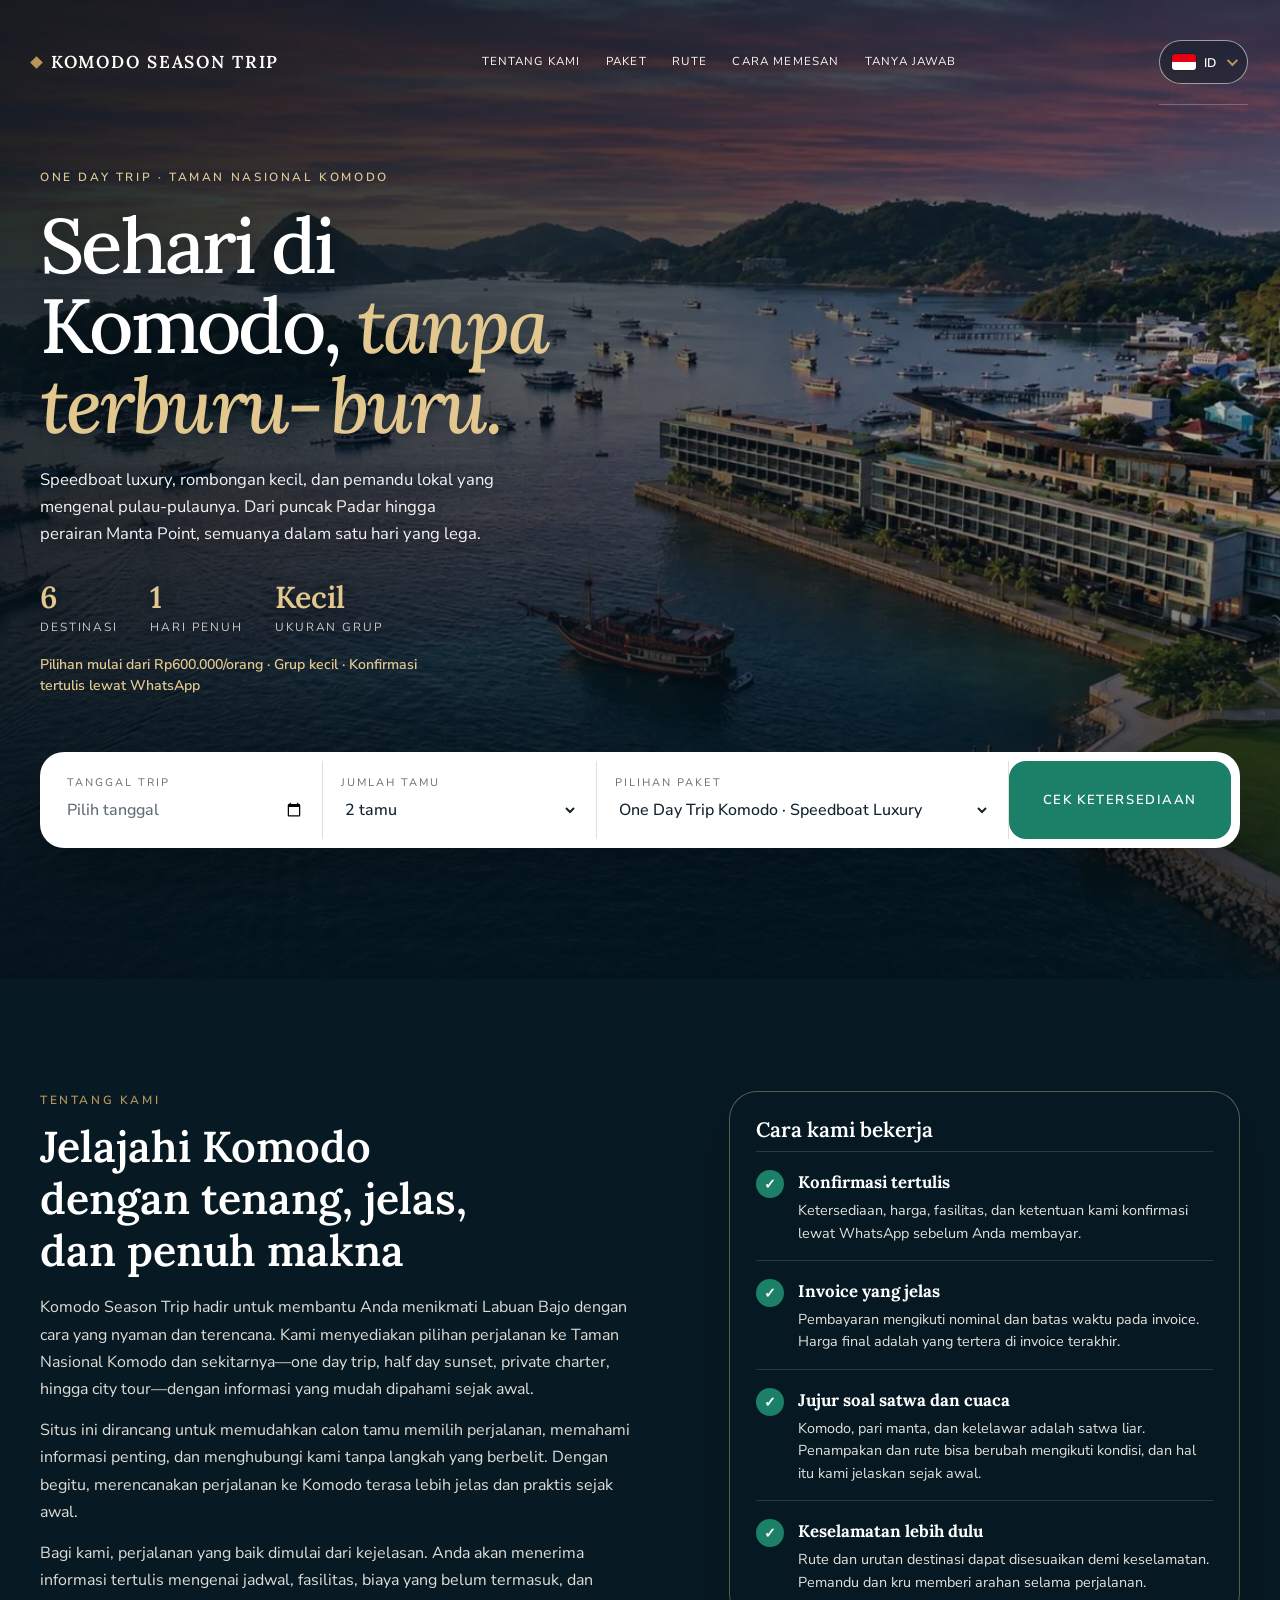
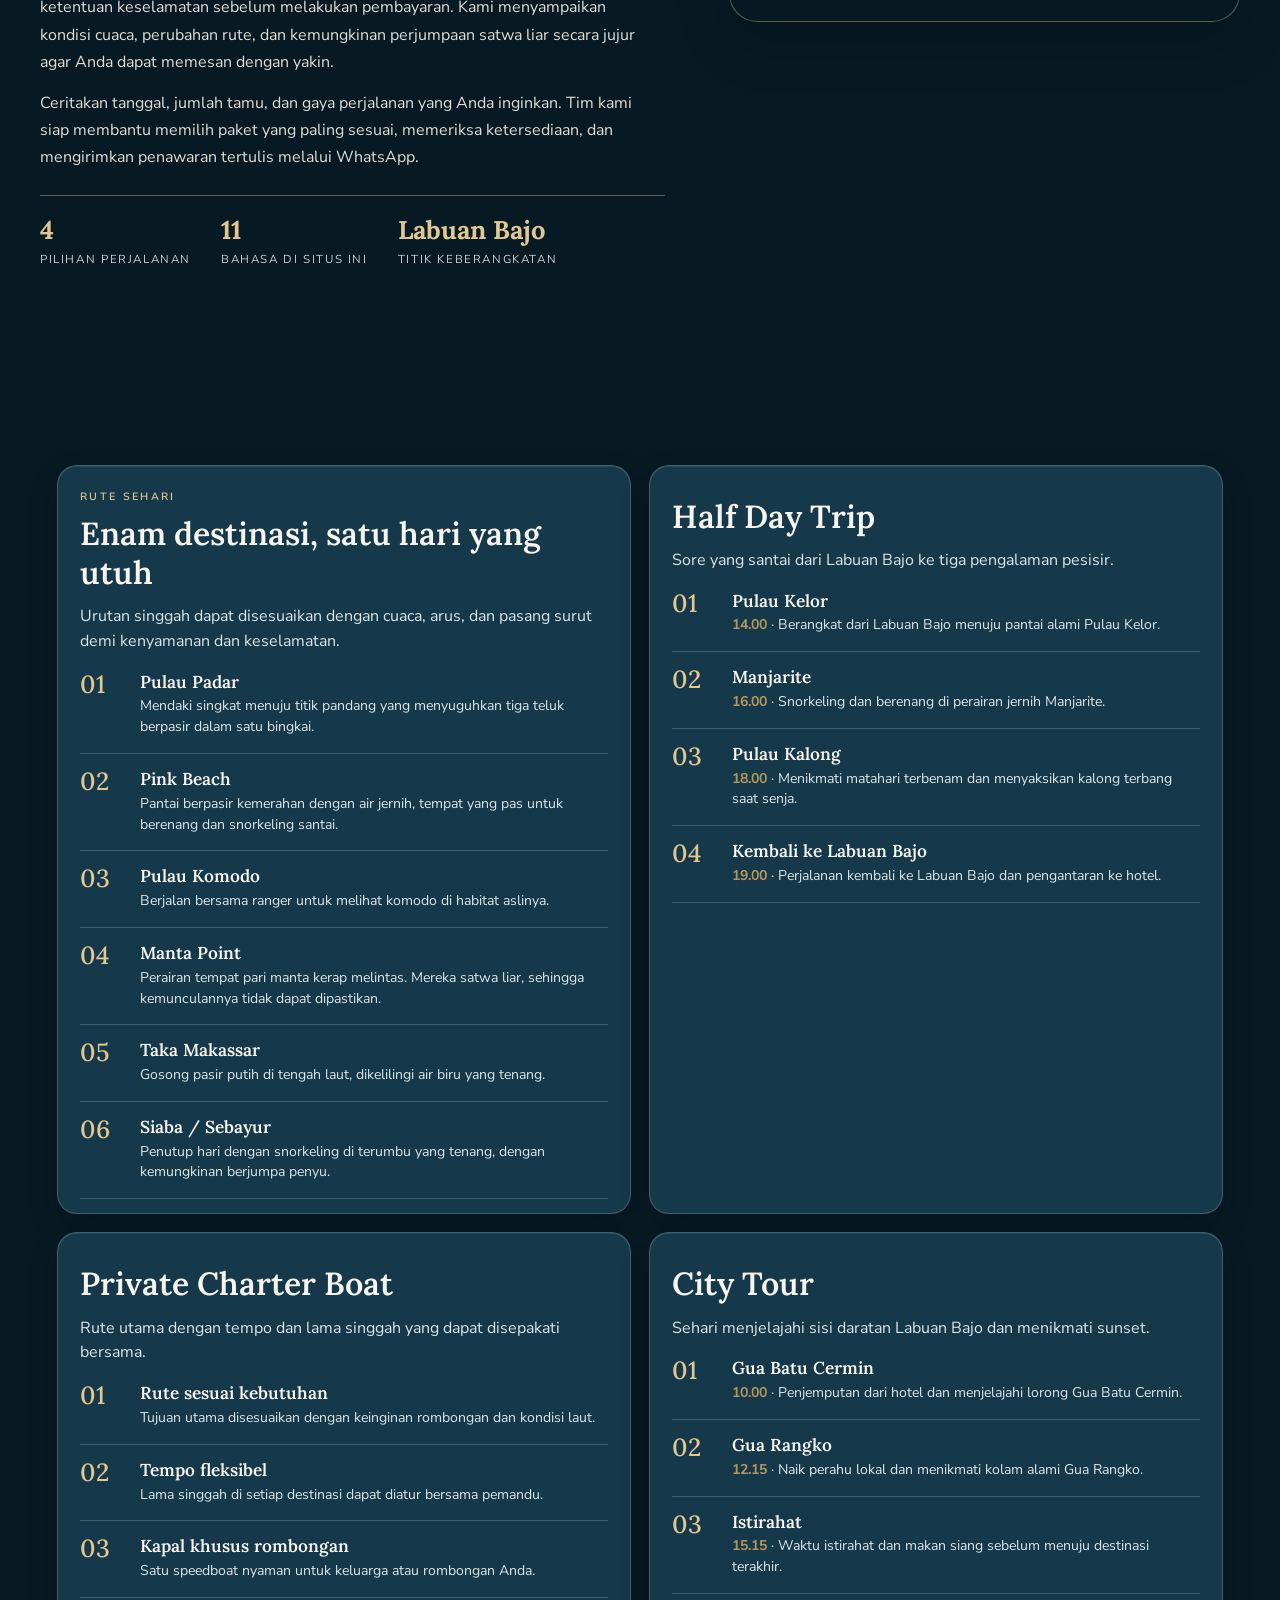
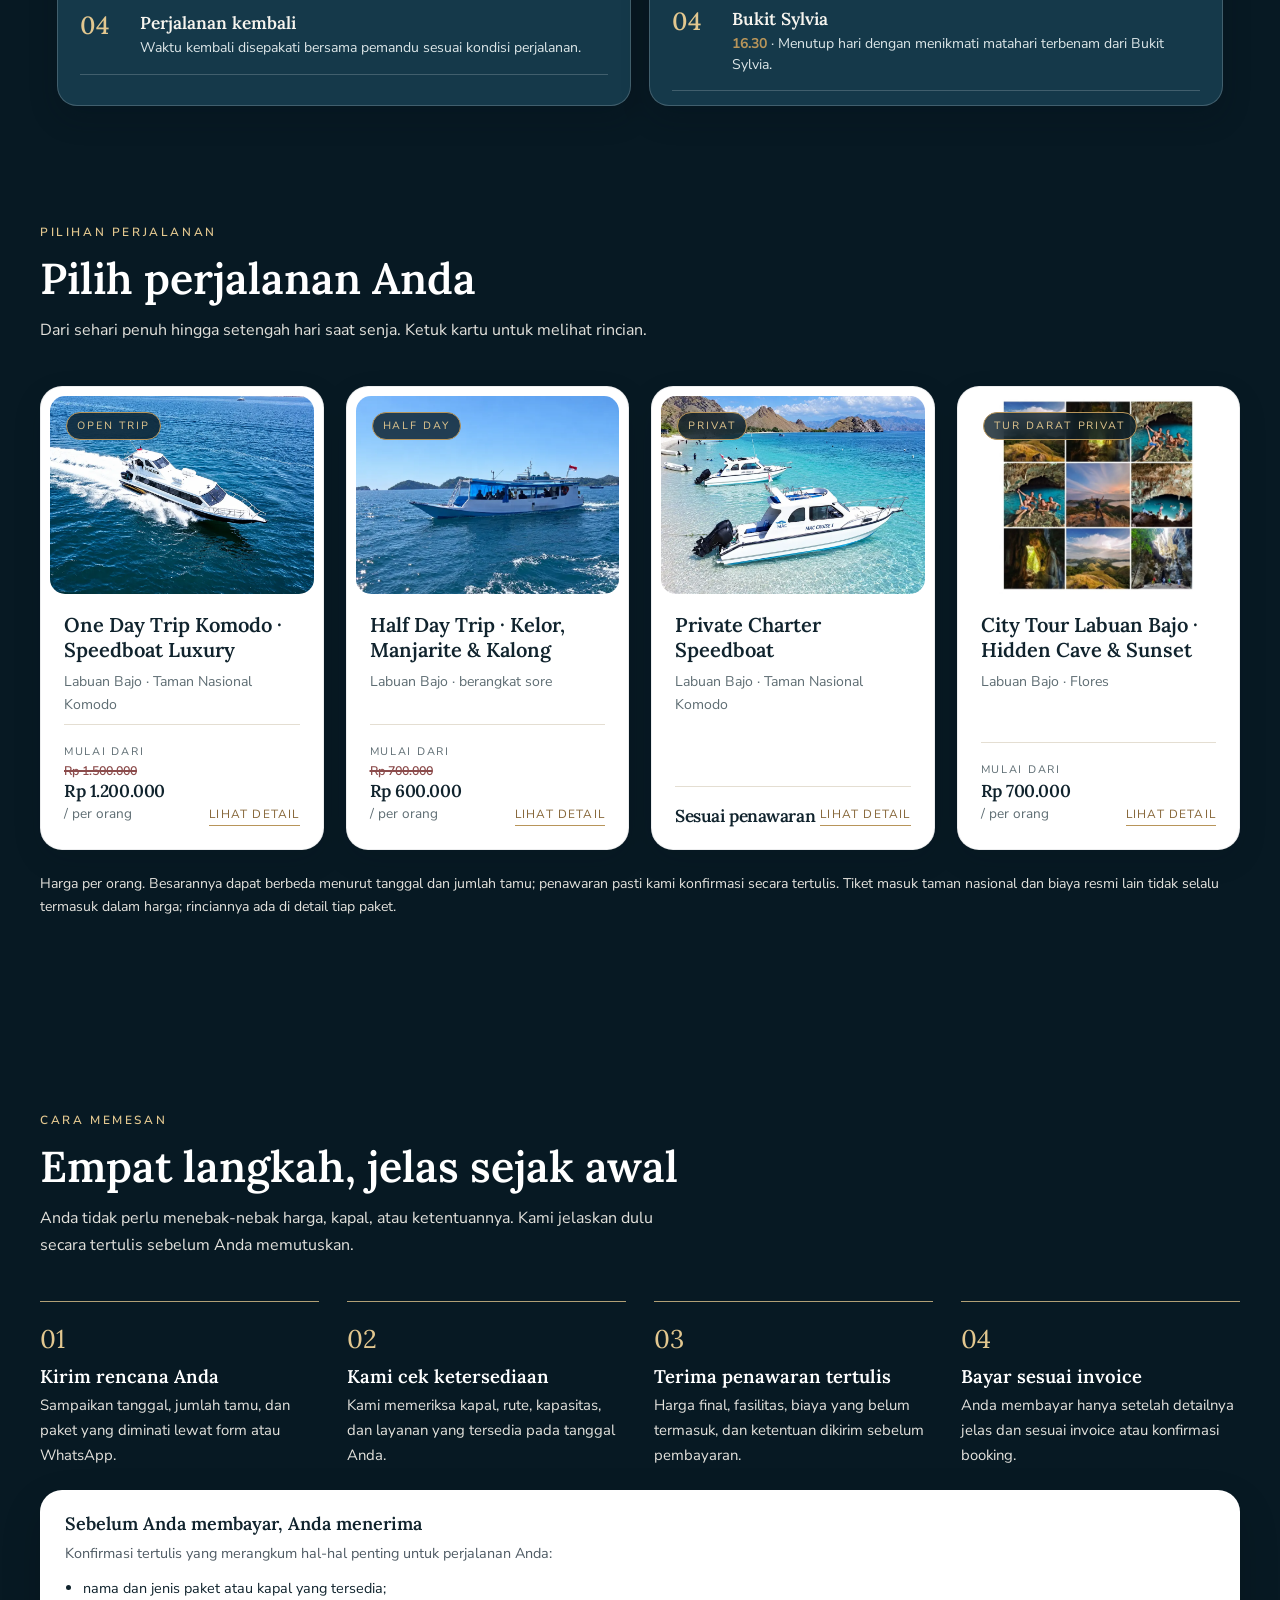
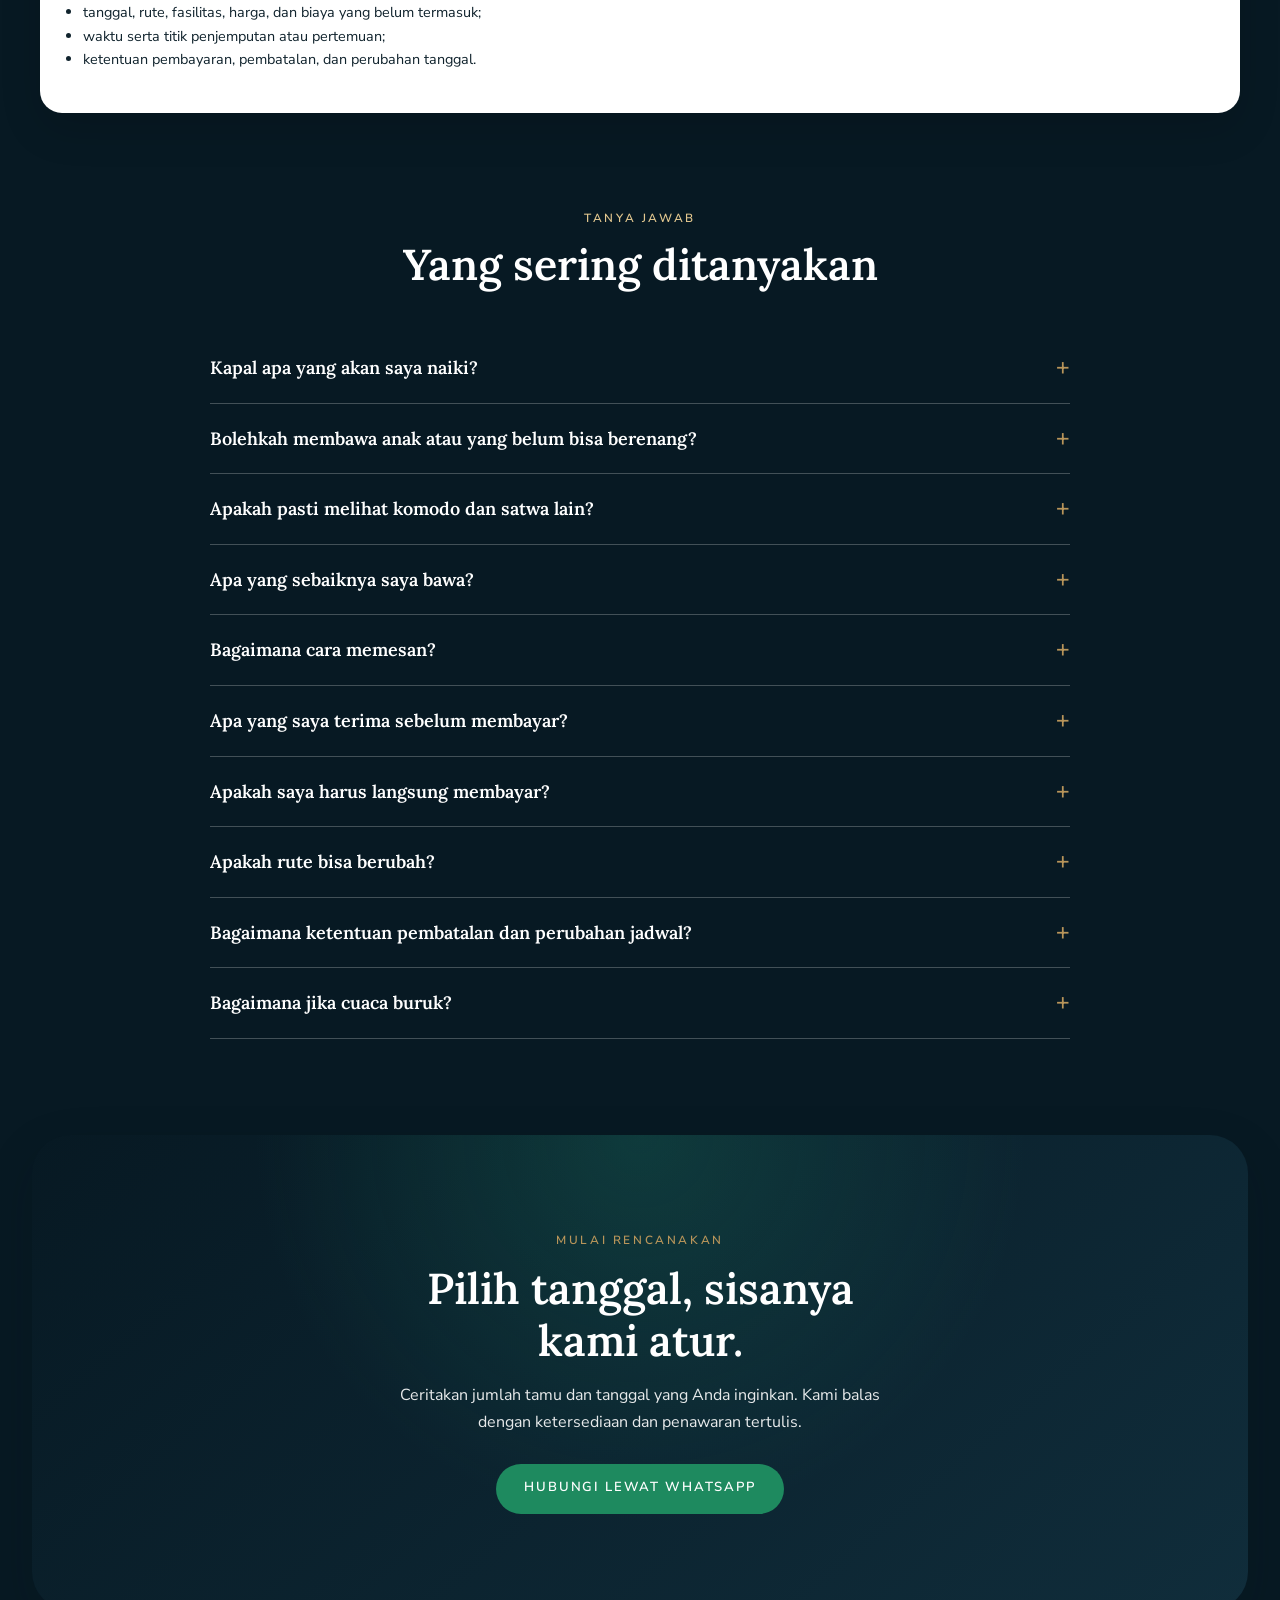
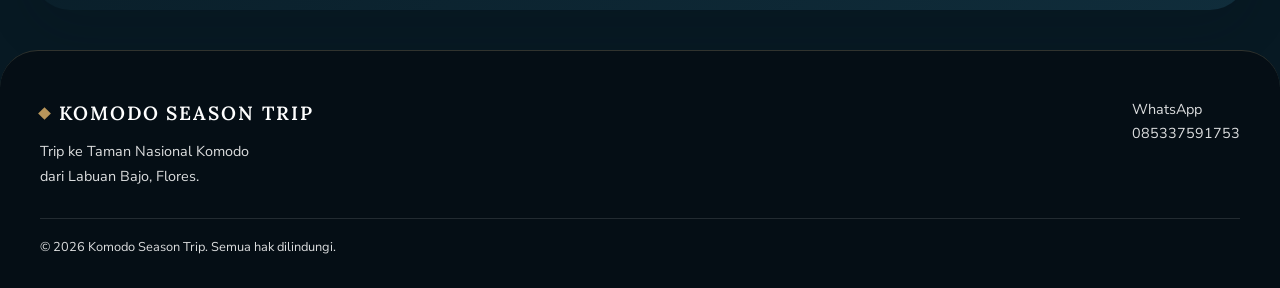
==== commit bf544041: "Add files via upload" ====
--- a/index.html
+++ b/index.html
@@ -8,25 +8,35 @@
 <meta name="robots" content="index,follow,max-image-preview:large">
 <meta property="og:type" content="website"><meta property="og:site_name" content="Komodo Season Trip">
 <meta property="og:title" content="Paket Wisata Komodo dari Labuan Bajo | Komodo Season Trip"><meta property="og:description" content="Tur Pulau Komodo dari Labuan Bajo: one day trip speedboat luxury, half day sunset Kalong, private charter, dan city tour Gua Rangko. Grup kecil, pesan lewat WhatsApp.">
-<meta property="og:locale" content="id_ID"><meta property="og:locale:alternate" content="en_US"><meta property="og:locale:alternate" content="zh_CN"><meta property="og:locale:alternate" content="ms_MY"><meta property="og:locale:alternate" content="ru_RU"><meta property="og:locale:alternate" content="es_ES"><meta property="og:locale:alternate" content="pt_PT"><meta property="og:locale:alternate" content="it_IT"><meta property="og:locale:alternate" content="de_DE">
-<meta property="og:image" content="https://darwin9415.github.io/Komodo-season-trip/hero.webp">
+<meta property="og:locale" content="id_ID">
+<meta property="og:locale:alternate" content="en_US">
+<meta property="og:locale:alternate" content="zh_CN">
+<meta property="og:locale:alternate" content="ms_MY">
+<meta property="og:locale:alternate" content="ru_RU">
+<meta property="og:locale:alternate" content="es_ES">
+<meta property="og:locale:alternate" content="pt_PT">
+<meta property="og:locale:alternate" content="it_IT">
+<meta property="og:locale:alternate" content="de_DE">
+<meta property="og:locale:alternate" content="fr_FR">
+<meta property="og:locale:alternate" content="ar_AR">
+<meta property="og:image" content="https://darwin9415.github.io/Web-trip2/hero.webp">
 <meta name="twitter:card" content="summary_large_image">
-<link rel="alternate" hreflang="id" href="https://darwin9415.github.io/Komodo-season-trip/">
-<link rel="alternate" hreflang="en" href="https://darwin9415.github.io/Komodo-season-trip/en.html">
-<link rel="alternate" hreflang="zh" href="https://darwin9415.github.io/Komodo-season-trip/zh.html">
-<link rel="alternate" hreflang="ms" href="https://darwin9415.github.io/Komodo-season-trip/ms.html">
-<link rel="alternate" hreflang="ru" href="https://darwin9415.github.io/Komodo-season-trip/ru.html">
-<link rel="alternate" hreflang="es" href="https://darwin9415.github.io/Komodo-season-trip/es.html">
-<link rel="alternate" hreflang="pt" href="https://darwin9415.github.io/Komodo-season-trip/pt.html">
-<link rel="alternate" hreflang="it" href="https://darwin9415.github.io/Komodo-season-trip/it.html">
-<link rel="alternate" hreflang="de" href="https://darwin9415.github.io/Komodo-season-trip/de.html"><link rel="alternate" hreflang="fr" href="https://darwin9415.github.io/Komodo-season-trip/fr.html"><link rel="alternate" hreflang="ar" href="https://darwin9415.github.io/Komodo-season-trip/ar.html">
-<link rel="alternate" hreflang="x-default" href="https://darwin9415.github.io/Komodo-season-trip/">
-<link rel="canonical" href="https://darwin9415.github.io/Komodo-season-trip/">
-<meta property="og:url" content="https://darwin9415.github.io/Komodo-season-trip/">
+<link rel="alternate" hreflang="id" href="https://darwin9415.github.io/Web-trip2/">
+<link rel="alternate" hreflang="en" href="https://darwin9415.github.io/Web-trip2/en.html">
+<link rel="alternate" hreflang="zh" href="https://darwin9415.github.io/Web-trip2/zh.html">
+<link rel="alternate" hreflang="ms" href="https://darwin9415.github.io/Web-trip2/ms.html">
+<link rel="alternate" hreflang="ru" href="https://darwin9415.github.io/Web-trip2/ru.html">
+<link rel="alternate" hreflang="es" href="https://darwin9415.github.io/Web-trip2/es.html">
+<link rel="alternate" hreflang="pt" href="https://darwin9415.github.io/Web-trip2/pt.html">
+<link rel="alternate" hreflang="it" href="https://darwin9415.github.io/Web-trip2/it.html">
+<link rel="alternate" hreflang="de" href="https://darwin9415.github.io/Web-trip2/de.html"><link rel="alternate" hreflang="fr" href="https://darwin9415.github.io/Web-trip2/fr.html"><link rel="alternate" hreflang="ar" href="https://darwin9415.github.io/Web-trip2/ar.html">
+<link rel="alternate" hreflang="x-default" href="https://darwin9415.github.io/Web-trip2/">
+<link rel="canonical" href="https://darwin9415.github.io/Web-trip2/">
+<meta property="og:url" content="https://darwin9415.github.io/Web-trip2/">
 <link rel="preconnect" href="https://fonts.googleapis.com">
 <link rel="preconnect" href="https://fonts.gstatic.com" crossorigin>
 <link href="https://fonts.googleapis.com/css2?family=Lora:ital,wght@0,500;0,600;0,700;1,500&family=Nunito+Sans:wght@400;500;600;700&display=swap" rel="stylesheet">
-<script type="application/ld+json">{"@context": "https://schema.org", "@graph": [{"@type": "TravelAgency", "name": "Komodo Season Trip", "telephone": "+6285337591753", "areaServed": "Labuan Bajo, Flores, Indonesia", "description": "Tur Pulau Komodo dari Labuan Bajo: one day trip speedboat luxury, half day sunset Kalong, private charter, dan city tour Gua Rangko. Grup kecil, pesan lewat WhatsApp."}, {"@type": "TouristTrip", "name": "One Day Trip Komodo · Speedboat Luxury", "description": "Open trip (sharing) satu hari penuh menjelajahi enam destinasi Taman Nasional Komodo dengan speedboat wisata dari Labuan Bajo: Pulau Padar, Pink Beach, Pulau Komodo, Manta Point, Taka Makassar, dan Siaba atau Sebayur. Penjemputan hotel di area Labuan Bajo, makan siang, dan pemandu lokal sudah termasuk.", "provider": {"@type": "TravelAgency", "name": "Komodo Season Trip"}, "offers": {"@type": "Offer", "priceCurrency": "IDR", "price": "1500000", "availability": "https://schema.org/InStock"}}, {"@type": "TouristTrip", "name": "Half Day Trip · Kelor, Manjarite & Kalong", "description": "Perjalanan setengah hari yang santai: berlayar dari Labuan Bajo sore hari, singgah di pantai alami Pulau Kelor, snorkeling di Manjarite, lalu menutup hari dengan matahari terbenam dan ribuan kelelawar terbang di Pulau Kalong. Penjemputan dan pengantaran hotel sudah termasuk.", "provider": {"@type": "TravelAgency", "name": "Komodo Season Trip"}, "offers": {"@type": "Offer", "priceCurrency": "IDR", "price": "700000", "availability": "https://schema.org/InStock"}}, {"@type": "TouristTrip", "name": "Private Charter Speedboat", "description": "Sewa satu speedboat penuh khusus untuk keluarga atau rombongan Anda. Rute mengikuti paket utama, sementara tempo dan lama singgah di tiap destinasi menyesuaikan keinginan Anda.", "provider": {"@type": "TravelAgency", "name": "Komodo Season Trip"}}, {"@type": "TouristTrip", "name": "City Tour Labuan Bajo · Hidden Cave & Sunset", "description": "Satu hari privat menjelajahi sisi daratan Labuan Bajo: menyusuri Gua Batu Cermin, berenang di kolam jernih Gua Rangko, lalu menutup hari dengan matahari terbenam di Bukit Sylvia. Tiga pengalaman dalam satu perjalanan untuk 2–6 tamu.", "provider": {"@type": "TravelAgency", "name": "Komodo Season Trip"}, "offers": {"@type": "Offer", "priceCurrency": "IDR", "price": "700000", "availability": "https://schema.org/InStock"}}]}</script>
+<script type="application/ld+json">{"@context": "https://schema.org", "@graph": [{"@type": "TravelAgency", "name": "Komodo Season Trip", "telephone": "+6285337591753", "areaServed": "Labuan Bajo, Flores, Indonesia", "description": "Tur Pulau Komodo dari Labuan Bajo: one day trip speedboat luxury, half day sunset Kalong, private charter, dan city tour Gua Rangko. Grup kecil, pesan lewat WhatsApp."}, {"@type": "TouristTrip", "name": "One Day Trip Komodo · Speedboat Luxury", "description": "Open trip (sharing) satu hari penuh menjelajahi enam destinasi Taman Nasional Komodo dengan speedboat wisata dari Labuan Bajo: Pulau Padar, Pink Beach, Pulau Komodo, Manta Point, Taka Makassar, dan Siaba atau Sebayur. Penjemputan hotel di area Labuan Bajo, makan siang, dan pemandu lokal sudah termasuk.", "provider": {"@type": "TravelAgency", "name": "Komodo Season Trip"}, "offers": {"@type": "Offer", "priceCurrency": "IDR", "price": "1200000"}}, {"@type": "TouristTrip", "name": "Half Day Trip · Kelor, Manjarite & Kalong", "description": "Perjalanan setengah hari yang santai: berlayar dari Labuan Bajo sore hari, singgah di pantai alami Pulau Kelor, snorkeling di Manjarite, lalu menutup hari dengan matahari terbenam dan ribuan kelelawar terbang di Pulau Kalong. Penjemputan dan pengantaran hotel sudah termasuk.", "provider": {"@type": "TravelAgency", "name": "Komodo Season Trip"}, "offers": {"@type": "Offer", "priceCurrency": "IDR", "price": "600000"}}, {"@type": "TouristTrip", "name": "Private Charter Speedboat", "description": "Sewa satu speedboat penuh khusus untuk keluarga atau rombongan Anda. Rute mengikuti paket utama, sementara tempo dan lama singgah di tiap destinasi menyesuaikan keinginan Anda.", "provider": {"@type": "TravelAgency", "name": "Komodo Season Trip"}}, {"@type": "TouristTrip", "name": "City Tour Labuan Bajo · Hidden Cave & Sunset", "description": "Satu hari privat menjelajahi sisi daratan Labuan Bajo: menyusuri Gua Batu Cermin, berenang di kolam jernih Gua Rangko, lalu menutup hari dengan matahari terbenam di Bukit Sylvia. Tiga pengalaman dalam satu perjalanan untuk 2–6 tamu.", "provider": {"@type": "TravelAgency", "name": "Komodo Season Trip"}, "offers": {"@type": "Offer", "priceCurrency": "IDR", "price": "700000"}}]}</script>
 <style>
 :root{--navy:#08151f;--navy2:#0f2a3c;--gold:#b8955a;--gold2:#dcc08c;--ivory:#f6f3ed;--stone:#ebe5d9;--ink:#101c27;--muted:#67727c;--line:#e0d9ca;
 --serif:"Lora",Georgia,"Times New Roman",serif;--sans:"Nunito Sans","Segoe UI",Arial,sans-serif}
@@ -554,7 +564,7 @@
     <div class="ab-text">
       <div class="eyebrow">Tentang kami</div>
       <h2>Jelajahi Komodo dengan tenang, jelas, dan penuh makna</h2><p>Komodo Season Trip hadir untuk membantu Anda menikmati Labuan Bajo dengan cara yang nyaman dan terencana. Kami menyediakan pilihan perjalanan ke Taman Nasional Komodo dan sekitarnya—one day trip, half day sunset, private charter, hingga city tour—dengan informasi yang mudah dipahami sejak awal.</p><p>Situs ini dirancang untuk memudahkan calon tamu memilih perjalanan, memahami informasi penting, dan menghubungi kami tanpa langkah yang berbelit. Dengan begitu, merencanakan perjalanan ke Komodo terasa lebih jelas dan praktis sejak awal.</p><p>Bagi kami, perjalanan yang baik dimulai dari kejelasan. Anda akan menerima informasi tertulis mengenai jadwal, fasilitas, biaya yang belum termasuk, dan ketentuan keselamatan sebelum melakukan pembayaran. Kami menyampaikan kondisi cuaca, perubahan rute, dan kemungkinan perjumpaan satwa liar secara jujur agar Anda dapat memesan dengan yakin.</p><p>Ceritakan tanggal, jumlah tamu, dan gaya perjalanan yang Anda inginkan. Tim kami siap membantu memilih paket yang paling sesuai, memeriksa ketersediaan, dan mengirimkan penawaran tertulis melalui WhatsApp.</p>
-      <div class="ab-facts"><div><b>4</b><span>Pilihan perjalanan</span></div><div><b>9</b><span>Bahasa di situs ini</span></div><div><b>Labuan Bajo</b><span>Titik keberangkatan</span></div></div>
+      <div class="ab-facts"><div><b>4</b><span>Pilihan perjalanan</span></div><div><b>11</b><span>Bahasa di situs ini</span></div><div><b>Labuan Bajo</b><span>Titik keberangkatan</span></div></div>
       
     </div>
     <aside class="ab-card" aria-label="Cara kami bekerja">
@@ -576,9 +586,9 @@
 <li><b>05</b><div><h3>Taka Makassar</h3><p>Gosong pasir putih di tengah laut, dikelilingi air biru yang tenang.</p></div></li>
 <li><b>06</b><div><h3>Siaba / Sebayur</h3><p>Penutup hari dengan snorkeling di terumbu yang tenang, dengan kemungkinan berjumpa penyu.</p></div></li>
 </ol></div></article>
-<article class="route-slide"><div class="route-slide-grid"><div class="sec-head"><div class="eyebrow">Half Day Trip</div><h2>Half Day Trip</h2><p>Sore yang santai dari Labuan Bajo ke tiga pengalaman pesisir.</p></div><ol class="route-stops"><li><b>01</b><div><h3>Pulau Kelor</h3><p>Berangkat dari Labuan Bajo menuju pantai alami Pulau Kelor.</p></div></li><li><b>02</b><div><h3>Manjarite</h3><p>Snorkeling dan berenang di perairan jernih Manjarite.</p></div></li><li><b>03</b><div><h3>Pulau Kalong</h3><p>Menikmati matahari terbenam dan menyaksikan kalong terbang saat senja.</p></div></li><li><b>04</b><div><h3>Kembali ke Labuan Bajo</h3><p>Perjalanan kembali ke Labuan Bajo dan pengantaran ke hotel.</p></div></li></ol></div></article>
+<article class="route-slide"><div class="route-slide-grid"><div class="sec-head"><div class="eyebrow">Half Day Trip</div><h2>Half Day Trip</h2><p>Sore yang santai dari Labuan Bajo ke tiga pengalaman pesisir.</p></div><ol class="route-stops"><li><b>01</b><div><h3>Pulau Kelor</h3><p><span class="route-time">14.00</span> · Berangkat dari Labuan Bajo menuju pantai alami Pulau Kelor.</p></div></li><li><b>02</b><div><h3>Manjarite</h3><p><span class="route-time">16.00</span> · Snorkeling dan berenang di perairan jernih Manjarite.</p></div></li><li><b>03</b><div><h3>Pulau Kalong</h3><p><span class="route-time">18.00</span> · Menikmati matahari terbenam dan menyaksikan kalong terbang saat senja.</p></div></li><li><b>04</b><div><h3>Kembali ke Labuan Bajo</h3><p><span class="route-time">19.00</span> · Perjalanan kembali ke Labuan Bajo dan pengantaran ke hotel.</p></div></li></ol></div></article>
 <article class="route-slide"><div class="route-slide-grid"><div class="sec-head"><div class="eyebrow">Private Charter Boat</div><h2>Private Charter Boat</h2><p>Rute utama dengan tempo dan lama singgah yang dapat disepakati bersama.</p></div><ol class="route-stops"><li><b>01</b><div><h3>Rute sesuai kebutuhan</h3><p>Tujuan utama disesuaikan dengan keinginan rombongan dan kondisi laut.</p></div></li><li><b>02</b><div><h3>Tempo fleksibel</h3><p>Lama singgah di setiap destinasi dapat diatur bersama pemandu.</p></div></li><li><b>03</b><div><h3>Kapal khusus rombongan</h3><p>Satu speedboat nyaman untuk keluarga atau rombongan Anda.</p></div></li><li><b>04</b><div><h3>Perjalanan kembali</h3><p>Waktu kembali disepakati bersama pemandu sesuai kondisi perjalanan.</p></div></li></ol></div></article>
-<article class="route-slide"><div class="route-slide-grid"><div class="sec-head"><div class="eyebrow">City Tour</div><h2>City Tour</h2><p>Sehari menjelajahi sisi daratan Labuan Bajo dan menikmati sunset.</p></div><ol class="route-stops"><li><b>01</b><div><h3>Gua Batu Cermin</h3><p>Penjemputan dari hotel dan menjelajahi lorong Gua Batu Cermin.</p></div></li><li><b>02</b><div><h3>Gua Rangko</h3><p>Naik perahu lokal dan menikmati kolam alami Gua Rangko.</p></div></li><li><b>03</b><div><h3>Istirahat</h3><p>Waktu istirahat dan makan siang sebelum menuju destinasi terakhir.</p></div></li><li><b>04</b><div><h3>Bukit Sylvia</h3><p>Menutup hari dengan menikmati matahari terbenam dari Bukit Sylvia.</p></div></li></ol></div></article>
+<article class="route-slide"><div class="route-slide-grid"><div class="sec-head"><div class="eyebrow">City Tour</div><h2>City Tour</h2><p>Sehari menjelajahi sisi daratan Labuan Bajo dan menikmati sunset.</p></div><ol class="route-stops"><li><b>01</b><div><h3>Gua Batu Cermin</h3><p><span class="route-time">10.00</span> · Penjemputan dari hotel dan menjelajahi lorong Gua Batu Cermin.</p></div></li><li><b>02</b><div><h3>Gua Rangko</h3><p><span class="route-time">12.15</span> · Naik perahu lokal dan menikmati kolam alami Gua Rangko.</p></div></li><li><b>03</b><div><h3>Istirahat</h3><p><span class="route-time">15.15</span> · Waktu istirahat dan makan siang sebelum menuju destinasi terakhir.</p></div></li><li><b>04</b><div><h3>Bukit Sylvia</h3><p><span class="route-time">16.30</span> · Menutup hari dengan menikmati matahari terbenam dari Bukit Sylvia.</p></div></li></ol></div></article>
 </div><p class="route-swipe-hint"><span aria-hidden="true">↓</span>Gulir ke bawah di dalam panel untuk melihat semua rute<span aria-hidden="true">↓</span></p></div>
 
 
@@ -588,7 +598,7 @@
   <div class="wrap">
     <div class="sec-head"><div class="eyebrow">Pilihan perjalanan</div><h2 style="margin-top:10px">Pilih perjalanan Anda</h2><p>Dari sehari penuh hingga setengah hari saat senja. Ketuk kartu untuk melihat rincian.</p></div>
     <div class="cards" id="cards"></div>
-    <p class="note">Harga per orang. Besarannya dapat berbeda menurut tanggal dan jumlah tamu; penawaran pasti kami konfirmasi secara tertulis.</p>
+    <p class="note">Harga per orang. Besarannya dapat berbeda menurut tanggal dan jumlah tamu; penawaran pasti kami konfirmasi secara tertulis. Tiket masuk taman nasional dan biaya resmi lain tidak selalu termasuk dalam harga; rinciannya ada di detail tiap paket.</p>
   </div>
 </section>
 <section id="cara">
@@ -681,10 +691,10 @@
 
 <script>
 var WA='6285337591753', ORDER_URL='';
-var LANG='id',T={"view": "Lihat detail", "from": "mulai dari", "sum": "Ringkasan", "tiers": "Harga per orang", "fac": "Fasilitas", "route2": "Rute perjalanan", "inc_note": "Termasuk dan catatan", "close_panel": "Tutup panel", "prev": "Foto sebelumnya", "next": "Foto berikutnya", "swipe": "Geser untuk melihat foto", "err_phone": "Nomor WhatsApp tidak valid. Contoh: 085337591753 atau +65 8123 4567", "sending": "Mengirim…", "err_send": "Pesanan belum terkirim. Periksa koneksi, atau pesan lewat WhatsApp.", "guest_n": "%n tamu", "guest_more": "Lebih dari 10", "wa_interest": "Halo Komodo Season Trip, saya tertarik dengan %n.", "wa_date": "Tanggal: %s.", "wa_guests": "Jumlah tamu: %s.", "wa_ask": "Mohon info ketersediaan dan harga.", "wa_order": "Halo Komodo Season Trip, saya %p baru saja memesan %n.", "wa_confirm": "Mohon konfirmasinya.", "o_send": "Kirim pesanan", "locale": "id-ID"},curIdx=0;
+var LANG='id',T={"view": "Lihat detail", "from": "mulai dari", "sum": "Ringkasan", "tiers": "Harga per orang", "fac": "Fasilitas", "route2": "Rute perjalanan", "inc_note": "Termasuk dan catatan", "close_panel": "Tutup panel", "prev": "Foto sebelumnya", "next": "Foto berikutnya", "swipe": "Geser untuk melihat foto", "err_phone": "Nomor WhatsApp tidak valid. Contoh: 085337591753 atau +65 8123 4567", "sending": "Mengirim…", "err_send": "Pesanan belum terkirim. Periksa koneksi, atau pesan lewat WhatsApp.", "guest_n": "%n tamu", "guest_more": "Lebih dari 10", "wa_interest": "Halo Komodo Season Trip, saya tertarik dengan %n.", "wa_date": "Tanggal: %s.", "wa_guests": "Jumlah tamu: %s.", "wa_ask": "Mohon info ketersediaan dan harga.", "wa_order": "Halo Komodo Season Trip, saya %p baru saja memesan %n.", "wa_confirm": "Mohon konfirmasinya.", "o_send": "Kirim pesanan", "wa_hello": "Halo Komodo Season Trip, saya ingin bertanya tentang paket trip Anda.", "locale": "id-ID"},curIdx=0;
 function applySalePrice(b){var ref=String(b.oldp||'')+' '+String(b.p||''),name=String(b.n||'').toLowerCase();if(/city[\s-]*tour|lawatan bandar|tur darat|tour della città|city tour|городской тур|城市游/.test(name)){delete b.oldp;b.p='Rp 700.000'}else if(/1[., ]500[., ]000/.test(ref)||/one[\s-]*day|full[\s-]*day|satu hari|ganzer tag|intera giornata|un día completo|um dia inteiro|полный день|一日/.test(name)&&!/half[\s-]*day|半日/.test(name)){b.oldp='Rp 1.500.000';b.p='Rp 1.200.000'}else if(/700[., ]000/.test(ref)||/half[\s-]*day|setengah hari|separuh hari|halbtag|mezza giornata|medio día|meio dia|тур на полдня|半日/.test(name)){b.oldp='Rp 700.000';b.p='Rp 600.000'}return b}function loc(b){var t=LANG!=='id'&&b.tr&&b.tr[LANG];if(!t)return applySalePrice(b);var o={};for(var k in b)o[k]=b[k];['n','w','tag','pu','p','d','sp','f','it','y','x','pt','itn','warn','rt','info','faq','faqt'].forEach(function(k){if(t[k]!=null)o[k]=t[k]});return applySalePrice(o)}
 function msg(){return Array.prototype.filter.call(arguments,Boolean).join(' ')}
-var BOATS=[{"n":"One Day Trip Komodo · Speedboat Luxury","w":"Labuan Bajo · Taman Nasional Komodo","tag":"Open trip","ik":"motor","p":"Rp 1.200.000","pu":"per orang","s":"","r":0,"d":"Open trip (sharing) satu hari penuh menjelajahi enam destinasi Taman Nasional Komodo dengan speedboat wisata dari Labuan Bajo: Pulau Padar, Pink Beach, Pulau Komodo, Manta Point, Taka Makassar, dan Siaba atau Sebayur. Penjemputan hotel di area Labuan Bajo, makan siang, dan pemandu lokal sudah termasuk.","sp":[["Durasi","Satu hari penuh"],["Jenis trip","Open trip atau sharing trip dengan peserta lain dalam satu speedboat"],["Minimum booking","1 orang"],["Kapal","Speedboat wisata. Nama dan jenis kapal dapat berbeda sesuai ketersediaan. Detail kapal dikonfirmasi sebelum keberangkatan."],["Kapasitas","Mengikuti jenis speedboat yang tersedia pada tanggal perjalanan"],["Destinasi","6 destinasi"],["Penjemputan","Hotel atau titik temu di area Labuan Bajo, sekitar 06.00–06.30 WITA"]],"f":[],"it":[["06.00–06.30 WITA","Penjemputan peserta dari hotel atau titik temu di area Labuan Bajo."],["06.30–07.00 WITA","Perjalanan menuju pelabuhan, check-in, dan persiapan naik speedboat."],["07.00 WITA","Speedboat berangkat dari Labuan Bajo."],["Sekitar 08.30–09.00 WITA","Tiba di Pulau Padar. Trekking ringan menuju area pemandangan dan berfoto."],["Sekitar 10.00–10.30 WITA","Mengunjungi Pink Beach untuk berenang, snorkeling, atau bersantai sesuai kondisi."],["Sekitar 12.00 WITA","Mengunjungi Pulau Komodo dan mengikuti jalur trekking yang ditentukan bersama ranger."],["Sekitar 13.00 WITA","Makan siang atau waktu istirahat sesuai fasilitas paket."],["Sekitar 14.00 WITA","Mengunjungi Manta Point untuk snorkeling apabila kondisi laut memungkinkan."],["Sekitar 15.00 WITA","Mengunjungi Taka Makassar apabila kondisi pasang surut dan cuaca memungkinkan."],["Sekitar 15.30–16.00 WITA","Mengunjungi Siaba atau Sebayur untuk snorkeling atau menikmati perairan sekitar sesuai kondisi."],["Sekitar 16.30–17.30 WITA","Perjalanan kembali menuju Labuan Bajo."],["Sekitar 17.00–18.00 WITA","Tiba di Labuan Bajo dan perjalanan selesai."]],"y":[],"x":[],"img":"","on":true,"ic":"Speedboat PUKAYA melaju","gal":[["pukaya-01.webp","Tampak luar speedboat"],["pukaya-02.webp","Kabin dengan kursi nyaman"],["pukaya-03.webp","Kursi kabin dan pendingin ruangan"],["pukaya-04.webp","Lorong kabin penumpang"],["pukaya-05.webp","Kabin penumpang, tampak lebar"],["pukaya-06.webp","Toilet di dalam kapal"],["pukaya-07.webp","Ruang kemudi"],["pukaya-08.webp","Dek depan dengan tempat duduk"],["pukaya-09.webp","Dek belakang"]],"rt":"Jadwal perkiraan","itn":"Jadwal di atas merupakan perkiraan. Waktu tiba, durasi di setiap destinasi, dan urutan rute dapat berubah mengikuti cuaca, gelombang, arus, pasang surut, kepadatan lokasi, arahan ranger, jadwal pelabuhan, dan pertimbangan keselamatan. Tidak ada jaminan bahwa semua destinasi dapat dikunjungi apabila kondisi tidak memungkinkan.","warn":"Penting: tiket masuk Taman Nasional Komodo dan biaya resmi lain belum termasuk dalam harga paket, kecuali dinyatakan berbeda pada invoice atau konfirmasi booking. Rincian biaya diinformasikan sebelum pembayaran.","info":[{"t":"Fasilitas yang termasuk","open":true,"k":"yes","b":[["ul",["Speedboat wisata pulang-pergi dari Labuan Bajo.","Pemandu lokal.","Alat snorkeling dasar.","Jaket pelampung.","Air mineral.","Makan siang.","Penjemputan dan pengantaran hotel di area Labuan Bajo.","Ranger atau pemandu lokal di area Pulau Komodo sesuai ketentuan taman nasional.","Dokumentasi perjalanan menggunakan kamera, GoPro, dan drone apabila kondisi cuaca, lokasi, izin, dan operasional memungkinkan."]],["note","Nama dan jenis speedboat dapat berbeda sesuai ketersediaan. Dokumentasi drone tidak dapat dijamin karena bergantung pada cuaca, angin, lokasi, izin, dan kondisi operasional."]]},{"t":"Tidak termasuk","open":true,"k":"no","b":[["ul",["Tiket pesawat.","Hotel atau akomodasi di Labuan Bajo.","Tiket masuk Taman Nasional Komodo.","Biaya konservasi, retribusi, atau biaya resmi lain dari pengelola destinasi.","Biaya pelabuhan atau biaya lokal lain apabila berlaku.","Konsumsi pribadi di luar makan siang, air mineral, dan fasilitas paket.","Pakaian renang.","Handuk.","Fins atau perlengkapan pribadi lainnya jika tidak disediakan.","Obat-obatan pribadi.","Obat anti-mabuk laut.","Asuransi perjalanan.","Pengeluaran pribadi.","Tip sukarela untuk pemandu dan kru kapal.","Destinasi di luar itinerary One Day Trip.","Biaya lain yang tidak tercantum dalam konfirmasi booking."]],["note","Tiket taman nasional, retribusi, dan biaya resmi lainnya dapat berubah mengikuti ketentuan pengelola destinasi. Rincian biaya akan diinformasikan sebelum pembayaran."]]},{"t":"Keselamatan dan kondisi perjalanan","b":[["p","Perjalanan ini melibatkan perjalanan speedboat, aktivitas snorkeling, naik-turun kapal, berjalan kaki, dan trekking ringan di beberapa lokasi."],["p","Semua aktivitas di laut bergantung pada cuaca, gelombang, arus, pasang surut, dan arahan kru. Rute serta urutan destinasi dapat berubah jika diperlukan demi keselamatan peserta."],["p","Peserta wajib mengikuti arahan pemandu, kru kapal, dan ranger selama perjalanan. Jaket pelampung wajib digunakan sesuai arahan kru dan kondisi aktivitas."],["p","Peserta wajib memberi tahu kami sebelum booking apabila memiliki kondisi kesehatan tertentu, sedang hamil, memiliki alergi, kebutuhan khusus, keterbatasan berenang, atau kesulitan berjalan dan melakukan trekking."],["p","Perjalanan ini tidak direkomendasikan bagi bayi dan balita, ibu hamil, pengguna kursi roda atau stroller, lansia dengan keterbatasan fisik berat, serta peserta dengan kondisi medis berisiko tinggi seperti penyakit jantung, epilepsi, atau kondisi lain yang dapat terpengaruh oleh perjalanan laut dan aktivitas fisik."]]},{"t":"Satwa liar","b":[["p","Komodo, pari manta, penyu, dan satwa lainnya hidup bebas di habitat alaminya. Pemandu dan ranger akan membantu memilih area yang sesuai berdasarkan kondisi dan aturan taman nasional, tetapi penampakan satwa liar tidak dapat dijamin."]]},{"t":"Cuaca dan perubahan itinerary","b":[["p","Jika terjadi cuaca buruk, hujan lebat, badai, gelombang tinggi, arus kuat, pasang surut, bencana alam, penutupan destinasi, instruksi ranger, instruksi otoritas, kerusakan kapal, atau keadaan lain di luar kendali operator, maka:"],["ul",["Rute dapat diubah.","Urutan destinasi dapat diubah.","Waktu kunjungan dapat dikurangi.","Sebagian destinasi dapat dihilangkan.","Keberangkatan dapat ditunda.","Perjalanan dapat dijadwalkan ulang.","Perjalanan dapat dibatalkan apabila kondisi dianggap tidak aman."]],["p","Pilihan perubahan tanggal, itinerary pengganti, atau pengembalian dana mengikuti kondisi operasional, kebijakan operator kapal, biaya pihak ketiga yang telah dibayarkan, dan ketentuan pada invoice atau konfirmasi booking."],["p","Keselamatan peserta menjadi prioritas utama. Tidak ada jaminan bahwa seluruh destinasi dalam itinerary dapat dikunjungi."]]},{"t":"Syarat booking dan pembayaran","b":[["ol",["Booking tersedia untuk minimal 1 orang.","Peserta mengirimkan nama lengkap, nomor WhatsApp, tanggal perjalanan, dan jumlah peserta.","Booking belum dianggap terkonfirmasi sebelum ketersediaan, itinerary, harga, fasilitas, dan ketentuan dikonfirmasi melalui WhatsApp.","Peserta menerima invoice atau konfirmasi tertulis sebelum melakukan pembayaran.","Peserta wajib memeriksa nama, tanggal, jumlah peserta, harga, fasilitas, dan ketentuan sebelum membayar.","Pembayaran dilakukan sesuai nominal dan batas waktu yang tertulis pada invoice.","Harga final adalah harga yang tercantum pada invoice atau konfirmasi booking terakhir.","Harga paket dan biaya tiket atau retribusi taman nasional dapat berubah mengikuti ketentuan pengelola destinasi.","Setelah melakukan pembayaran, peserta dianggap telah membaca, memahami, dan menyetujui aturan perjalanan yang tercantum pada invoice dan halaman paket."]]]},{"t":"Pembatalan dan perubahan tanggal","b":[["p","Pembatalan, perubahan nama peserta, dan perubahan tanggal perjalanan mengikuti ketentuan yang tercantum pada invoice atau konfirmasi booking."],["p","Permintaan perubahan tanggal dapat dipertimbangkan apabila kapasitas kapal dan ketersediaan pada tanggal baru masih tersedia."],["p","Perubahan tanggal dapat menimbulkan biaya tambahan apabila terdapat perbedaan harga kapal, tiket, retribusi, atau biaya operasional."],["p","Peserta yang membatalkan perjalanan, tidak hadir, atau datang terlambat mengikuti ketentuan pembatalan pada invoice booking."],["p","Peserta wajib hadir tepat waktu di hotel atau titik temu yang telah ditentukan. Peserta yang terlambat dapat dianggap tidak hadir apabila speedboat harus berangkat sesuai jadwal."],["p","Biaya tambahan akibat keterlambatan atau perubahan rencana peserta menjadi tanggung jawab peserta."]]},{"t":"Yang perlu dibawa","b":[["ul",["Pakaian ganti.","Pakaian renang.","Handuk.","Sunscreen ramah terumbu.","Topi.","Kacamata hitam.","Alas kaki yang nyaman untuk trekking ringan.","Obat pribadi.","Obat anti-mabuk laut.","Kamera.","Powerbank dan charger.","Uang tunai secukupnya."]]]}],"faqt":"Pertanyaan yang sering diajukan","faq":[["Apakah saya pasti melihat komodo dan pari manta?","Tidak. Komodo dan pari manta adalah satwa liar sehingga penampakannya tidak dapat dijamin. Pemandu dan ranger akan membantu memilih area yang sesuai berdasarkan kondisi dan aturan taman nasional."],["Apakah Manta Point selalu dikunjungi?","Manta Point dikunjungi apabila cuaca, gelombang, arus, pasang surut, dan kondisi keselamatan memungkinkan. Jika tidak memungkinkan, pemandu dapat mengubah rute atau mengganti lokasi sesuai kondisi."],["Apakah semua destinasi pasti dikunjungi?","Tidak selalu. Urutan rute dan destinasi dapat berubah atau dikurangi karena cuaca, kondisi laut, pasang surut, kepadatan lokasi, arahan ranger, jadwal pelabuhan, atau alasan keselamatan."],["Apakah tiket Taman Nasional Komodo sudah termasuk?","Tiket masuk Taman Nasional Komodo dan biaya resmi lain dari pengelola destinasi belum termasuk dalam harga paket, kecuali dinyatakan berbeda pada invoice atau konfirmasi booking."],["Apakah makan siang termasuk?","Makan siang termasuk dalam fasilitas paket One Day Trip. Detail menu atau bentuk penyajian dapat berbeda sesuai operasional perjalanan."],["Apakah ada penjemputan hotel?","Penjemputan dan pengantaran tersedia untuk hotel di area Labuan Bajo. Waktu penjemputan biasanya sekitar pukul 06.00–06.30 WITA dan akan dikonfirmasi sebelum perjalanan."],["Apakah ini open trip?","Ya. Paket ini merupakan open trip atau sharing trip, sehingga peserta dapat berbagi speedboat dengan tamu lain. Kapasitas mengikuti jenis kapal yang tersedia pada tanggal perjalanan."],["Apakah anak-anak boleh ikut?","Anak-anak dapat mengikuti perjalanan setelah usia, kondisi kesehatan, dan kemampuan mengikuti rute diperiksa. Mohon informasikan usia anak saat booking agar kesesuaian perjalanan dapat diperiksa."],["Apakah dokumentasi drone selalu tersedia?","Dokumentasi drone bergantung pada cuaca, angin, lokasi, izin, dan kondisi operasional. Dokumentasi drone dapat tidak tersedia apabila penerbangan tidak aman atau tidak diperbolehkan di area tertentu."]],"oldp":"Rp 1.500.000"},{"n":"Half Day Trip · Kelor, Manjarite & Kalong","w":"Labuan Bajo · berangkat sore","tag":"Half day","ik":"motor","p":"Rp 600.000","pu":"per orang","s":"","r":0,"d":"Perjalanan setengah hari yang santai: berlayar dari Labuan Bajo sore hari, singgah di pantai alami Pulau Kelor, snorkeling di Manjarite, lalu menutup hari dengan matahari terbenam dan ribuan kelelawar terbang di Pulau Kalong. Penjemputan dan pengantaran hotel sudah termasuk.","sp":[["Durasi","Setengah hari (13.30–20.00)"],["Kapal","Transportasi kapal"],["Destinasi","3 titik: Kelor, Manjarite, Kalong"],["Perlengkapan","Alat snorkeling tersedia (opsional)"],["Penjemputan","Hotel atau titik temu di area Labuan Bajo, sekitar 13.30–14.00 WITA"]],"f":[],"it":[["13.30–14.00","Penjemputan dari hotel menuju titik kumpul"],["14.00–15.00","Berangkat dari Labuan Bajo menuju Pulau Kelor, pantai alami yang masih asri"],["16.00–17.00","Teluk/Pulau Manjarite: snorkeling, berenang, dan menikmati pantainya"],["18.00–19.00","Pulau Kalong: menikmati matahari terbenam dan menyaksikan ribuan kelelawar terbang"],["19.00–20.00","Tiba kembali di Labuan Bajo dan diantar ke hotel. Tur selesai"]],"y":[],"x":[],"img":"halfday-user-cover-sunset.jpg","on":true,"ic":"Kapal wisata dari udara dengan latar pulau Komodo","gal":[["halfday-user-cover-sunset.jpg","Kapal wisata saat matahari terbenam"],["halfday-user-aerial.jpg","Kapal wisata dari udara dengan latar pulau Komodo"],["halfday-user-boat.jpg","Kapal wisata bersama tamu saat senja"],["halfday-10.webp","Pantai pasir putih dan laut jernih"],["halfday-01.webp","Panorama dari atas bukit"],["halfday-02.webp","Dermaga dan perairan biru dari udara"],["halfday-03.webp","Dermaga kayu menuju pulau"],["halfday-04.webp","Berjalan santai di dermaga kayu"],["halfday-05.webp","Ribuan kalong terbang saat senja"],["halfday-06.webp","Kalong di langit senja"],["halfday-07.webp","Kapal wisata menanti matahari terbenam"],["halfday-08.webp","Langit jingga saat matahari terbenam"],["halfday-09.webp","Kalong dari dekat"]],"itn":"Jadwal di atas merupakan perkiraan. Waktu tiba, durasi di setiap destinasi, dan urutan rute dapat berubah mengikuti cuaca, gelombang, arus, pasang surut, kepadatan lokasi, arahan pihak berwenang, jadwal pelabuhan, dan pertimbangan keselamatan. Waktu matahari terbenam dan penampakan kelelawar tidak dapat dijamin. Tidak ada jaminan bahwa semua destinasi dapat dikunjungi apabila kondisi tidak memungkinkan.","warn":"Penting: tiket masuk taman nasional atau retribusi area, jika berlaku, belum termasuk dalam harga paket, kecuali dinyatakan berbeda pada invoice atau konfirmasi booking. Makan berat juga tidak disediakan; hanya minuman dan snack ringan. Rincian biaya diinformasikan sebelum pembayaran.","rt":"Jadwal perkiraan","info":[{"t":"Fasilitas yang termasuk","open":true,"k":"yes","b":[["ul",["Transportasi kapal pulang-pergi dari Labuan Bajo.","Minuman dan snack ringan.","Pemandu wisata berpengalaman.","Peralatan snorkeling (tersedia, opsional).","Penjemputan dan pengantaran hotel di area Labuan Bajo."]],["note","Nama dan jenis kapal dapat berbeda sesuai ketersediaan dan dikonfirmasi sebelum keberangkatan."]]},{"t":"Tidak termasuk","open":true,"k":"no","b":[["ul",["Tiket pesawat.","Hotel atau akomodasi di Labuan Bajo.","Tiket masuk taman nasional atau retribusi area, jika berlaku.","Biaya konservasi, retribusi, atau biaya resmi lain dari pengelola destinasi.","Biaya pelabuhan atau biaya lokal lain apabila berlaku.","Makan berat. Hanya minuman dan snack ringan yang disediakan.","Konsumsi pribadi di luar minuman dan snack yang disediakan.","Pakaian renang.","Handuk.","Fins atau perlengkapan pribadi lainnya jika tidak disediakan.","Obat-obatan pribadi.","Obat anti-mabuk laut.","Asuransi perjalanan.","Pengeluaran pribadi.","Tip sukarela untuk pemandu dan kru kapal.","Destinasi di luar itinerary Half Day Trip.","Biaya lain yang tidak tercantum dalam konfirmasi booking."]],["note","Tiket taman nasional, retribusi, dan biaya resmi lainnya dapat berubah mengikuti ketentuan pengelola destinasi. Rincian biaya akan diinformasikan sebelum pembayaran."]]},{"t":"Keselamatan dan kondisi perjalanan","b":[["p","Perjalanan ini melibatkan perjalanan dengan kapal, aktivitas snorkeling, naik-turun kapal, berjalan kaki, dan jalur pendek menuju titik pandang di Pulau Kelor apabila kondisi memungkinkan."],["p","Semua aktivitas di laut bergantung pada cuaca, gelombang, arus, pasang surut, dan arahan kru. Rute serta urutan destinasi dapat berubah jika diperlukan demi keselamatan peserta."],["p","Sebagian perjalanan pulang dilakukan saat hari mulai gelap. Peserta wajib tetap mengikuti arahan kru selama perjalanan dan saat naik-turun kapal."],["p","Peserta wajib mengikuti arahan pemandu dan kru kapal selama perjalanan. Perlengkapan keselamatan wajib digunakan sesuai arahan kru dan kondisi aktivitas."],["p","Peserta wajib memberi tahu kami sebelum booking apabila memiliki kondisi kesehatan tertentu, sedang hamil, memiliki alergi, kebutuhan khusus, keterbatasan berenang, atau kesulitan berjalan dan melakukan trekking."],["p","Perjalanan ini tidak direkomendasikan bagi bayi dan balita, ibu hamil, pengguna kursi roda atau stroller, lansia dengan keterbatasan fisik berat, serta peserta dengan kondisi medis berisiko tinggi seperti penyakit jantung, epilepsi, atau kondisi lain yang dapat terpengaruh oleh perjalanan laut dan aktivitas fisik."]]},{"t":"Satwa liar","b":[["p","Kelelawar (kalong) di Pulau Kalong hidup bebas di hutan bakau dan keluar mencari makan menjelang malam. Waktu terbang, jumlah kelelawar, dan matahari terbenam bergantung pada cuaca dan kondisi alam sehingga tidak dapat dijamin."],["p","Pengamatan kelelawar dilakukan dari atas kapal karena pulau tertutup hutan bakau. Demi menjaga satwa, dilarang menerbangkan drone, membunyikan musik dengan keras, atau menyalakan kembang api di sekitar Pulau Kalong. Mohon tidak membuang sampah ke laut maupun ke pulau."],["p","Kehidupan laut yang terlihat saat snorkeling bergantung pada kondisi perairan dan tidak dapat dijamin."]]},{"t":"Cuaca dan perubahan itinerary","b":[["p","Jika terjadi cuaca buruk, hujan lebat, badai, gelombang tinggi, arus kuat, pasang surut, bencana alam, penutupan destinasi, instruksi pihak berwenang, kerusakan kapal, atau keadaan lain di luar kendali operator, maka:"],["ul",["Rute dapat diubah.","Urutan destinasi dapat diubah.","Waktu kunjungan dapat dikurangi.","Sebagian destinasi dapat dihilangkan.","Keberangkatan dapat ditunda.","Perjalanan dapat dijadwalkan ulang.","Perjalanan dapat dibatalkan apabila kondisi dianggap tidak aman."]],["p","Pilihan perubahan tanggal, itinerary pengganti, atau pengembalian dana mengikuti kondisi operasional, kebijakan operator kapal, biaya pihak ketiga yang telah dibayarkan, dan ketentuan pada invoice atau konfirmasi booking."],["p","Keselamatan peserta menjadi prioritas utama. Tidak ada jaminan bahwa seluruh destinasi dalam itinerary dapat dikunjungi."]]},{"t":"Syarat booking dan pembayaran","b":[["ol",["Peserta mengirimkan nama lengkap, nomor WhatsApp, tanggal perjalanan, dan jumlah peserta.","Booking belum dianggap terkonfirmasi sebelum ketersediaan, itinerary, harga, fasilitas, dan ketentuan dikonfirmasi melalui WhatsApp.","Peserta menerima invoice atau konfirmasi tertulis sebelum melakukan pembayaran.","Peserta wajib memeriksa nama, tanggal, jumlah peserta, harga, fasilitas, dan ketentuan sebelum membayar.","Pembayaran dilakukan sesuai nominal dan batas waktu yang tertulis pada invoice.","Harga final adalah harga yang tercantum pada invoice atau konfirmasi booking terakhir.","Harga paket dan biaya tiket atau retribusi taman nasional dapat berubah mengikuti ketentuan pengelola destinasi.","Setelah melakukan pembayaran, peserta dianggap telah membaca, memahami, dan menyetujui aturan perjalanan yang tercantum pada invoice dan halaman paket."]]]},{"t":"Pembatalan dan perubahan tanggal","b":[["p","Pembatalan, perubahan nama peserta, dan perubahan tanggal perjalanan mengikuti ketentuan yang tercantum pada invoice atau konfirmasi booking."],["p","Permintaan perubahan tanggal dapat dipertimbangkan apabila kapasitas kapal dan ketersediaan pada tanggal baru masih tersedia."],["p","Perubahan tanggal dapat menimbulkan biaya tambahan apabila terdapat perbedaan harga kapal, tiket, retribusi, atau biaya operasional."],["p","Peserta yang membatalkan perjalanan, tidak hadir, atau datang terlambat mengikuti ketentuan pembatalan pada invoice booking."],["p","Peserta wajib hadir tepat waktu di hotel atau titik temu yang telah ditentukan. Peserta yang terlambat dapat dianggap tidak hadir apabila kapal harus berangkat sesuai jadwal."],["p","Biaya tambahan akibat keterlambatan atau perubahan rencana peserta menjadi tanggung jawab peserta."]]},{"t":"Yang perlu dibawa","b":[["ul",["Pakaian ganti.","Pakaian renang.","Handuk.","Sunscreen ramah terumbu.","Topi.","Kacamata hitam.","Alas kaki yang nyaman untuk trekking ringan.","Obat pribadi.","Obat anti-mabuk laut.","Kamera.","Powerbank dan charger.","Uang tunai secukupnya.","Jaket tipis untuk angin laut saat senja dan perjalanan pulang."]]]}],"faqt":"Pertanyaan yang sering diajukan","faq":[["Apakah saya pasti melihat kelelawar dan matahari terbenam?","Tidak selalu. Kelelawar adalah satwa liar dan matahari terbenam bergantung pada cuaca. Waktu terbang dan jumlah kelelawar yang terlihat tidak dapat dijamin."],["Apakah semua destinasi pasti dikunjungi?","Tidak selalu. Urutan rute dan destinasi dapat berubah atau dikurangi karena cuaca, kondisi laut, pasang surut, kepadatan lokasi, arahan pihak berwenang, jadwal pelabuhan, atau alasan keselamatan."],["Apakah tiket taman nasional atau retribusi sudah termasuk?","Tiket masuk taman nasional atau retribusi area, jika berlaku, belum termasuk dalam harga paket dan dibayar terpisah, kecuali dinyatakan berbeda pada invoice atau konfirmasi booking."],["Apakah makan malam atau makan berat termasuk?","Tidak. Paket ini hanya menyediakan minuman dan snack ringan. Sebaiknya peserta makan sebelum berangkat."],["Apakah ada penjemputan hotel?","Penjemputan dan pengantaran tersedia untuk hotel di area Labuan Bajo. Waktu penjemputan sekitar pukul 13.30–14.00 WITA dan akan dikonfirmasi sebelum perjalanan. Perjalanan umumnya selesai sekitar pukul 19.00–20.00 WITA."],["Apakah peralatan snorkeling tersedia?","Peralatan snorkeling tersedia dan bersifat opsional. Peserta yang lebih nyaman dengan perlengkapan pribadi dapat membawanya sendiri."],["Apakah boleh menerbangkan drone?","Tidak di sekitar Pulau Kalong, karena drone dapat mengganggu kelelawar. Di kawasan taman nasional, penggunaan drone juga memerlukan izin dari pengelola."],["Apakah anak-anak boleh ikut?","Anak-anak dapat mengikuti perjalanan setelah usia, kondisi kesehatan, dan kemampuan mengikuti rute diperiksa. Mohon informasikan usia anak saat booking agar kesesuaian perjalanan dapat diperiksa."],["Bagaimana jika cuaca buruk?","Rute dapat diubah, dipersingkat, ditunda, atau dibatalkan demi keselamatan. Pilihan perubahan tanggal atau pengembalian dana mengikuti ketentuan pada invoice atau konfirmasi booking."]],"oldp":"Rp 700.000"},{"n":"Private Charter Speedboat","w":"Labuan Bajo · Taman Nasional Komodo","tag":"Privat","ik":"motor","p":"Sesuai penawaran","pu":"","s":"","r":0,"d":"Private speedboat untuk menjelajahi Taman Nasional Komodo dengan pilihan rute dan waktu keberangkatan yang fleksibel. Rute dan fasilitas akhir dikonfirmasi tertulis sebelum pembayaran.","sp":[["Durasi","Satu hari penuh"],["Kapal","Satu speedboat khusus rombongan"],["Grup","Hanya rombongan Anda"],["Destinasi","Mengikuti rute utama"],["Dokumentasi","Dapat ditambahkan"],["Perlengkapan","Alat snorkeling premium"]],"f":["Antar-jemput hotel atau Bandara Komodo pulang-pergi, sesuai area layanan yang dikonfirmasi.","Private speedboat yang nyaman; fasilitas AC mengikuti tipe kapal dan dikonfirmasi sebelum pembayaran.","Kapten dan kru berpengalaman serta pemandu wisata.","Makan siang berupa lunch box, air mineral, serta minuman ringan atau buah.","Perlengkapan snorkeling berupa masker dan fin, handuk, serta pelampung (life jacket)."],"it":[["Keberangkatan","Waktu fleksibel; umumnya mulai sekitar pukul 06.00 WITA. Konfirmasi waktu final sebelum perjalanan."],["Opsi rute standar","Padar, Pink Beach, Pulau Komodo, Taka Makassar, Manta Point, serta Kanawa atau Kelor. Destinasi yang dapat dikunjungi bergantung pada durasi, cuaca, kondisi laut, izin, dan keselamatan."],["Rute khusus","Rute dapat dibicarakan sesuai permintaan dan ketersediaan. Tidak semua destinasi dapat dijamin dalam satu perjalanan."]],"y":["Satu speedboat untuk rombongan Anda","Pemandu lokal"],"x":["Tiket masuk Taman Nasional Komodo dan retribusi resmi daerah atau destinasi untuk WNI maupun WNA.","Dokumentasi drone atau kamera profesional (opsional dan berdasarkan permintaan/konfirmasi).","Pengeluaran pribadi.","Tip sukarela untuk pemandu dan kru kapal."],"img":"","on":true,"ic":"Speedboat privat di perairan jernih","gal":[["charter-01.webp","Speedboat saat senja"],["charter-03.webp","Speedboat dari dekat"],["charter-02.webp","Kabin dengan bangku nyaman"],["charter-04.webp","Jaket pelampung dan alat snorkeling di kabin"],["charter-05.webp","Kru kapal menyambut tamu"]],"info":[{"t":"Deskripsi singkat","b":[["p","Private charter speedboat untuk perjalanan bersama rombongan Anda. Pilihan rute dan waktu keberangkatan dibahas sebelum pemesanan, lalu dikonfirmasi tertulis."]]},{"t":"Opsi rute dan itinerary","b":[["ul",["Opsi rute standar dapat mencakup Padar, Pink Beach, Pulau Komodo, Taka Makassar, Manta Point, serta Kanawa atau Kelor.","Rute khusus dapat diminta sesuai waktu, ketersediaan, dan kondisi operasional.","Urutan dan jumlah destinasi ditentukan bersama operator; tidak semua titik dijamin dapat dikunjungi."]],["p","Keberangkatan umumnya mulai sekitar pukul 06.00 WITA. Waktu akhir dikonfirmasi sebelum perjalanan."]]},{"t":"Sudah termasuk","b":[["ul",["Antar-jemput hotel atau Bandara Komodo pulang-pergi, sesuai area layanan yang dikonfirmasi.","Private speedboat yang nyaman; fasilitas AC mengikuti tipe kapal dan dikonfirmasi sebelum pembayaran.","Kapten dan kru berpengalaman serta pemandu wisata.","Makan siang berupa lunch box, air mineral, serta minuman ringan atau buah.","Perlengkapan snorkeling berupa masker dan fin, handuk, serta pelampung (life jacket)."]],["p","Rincian akhir fasilitas mengikuti tipe kapal dan konfirmasi booking tertulis."]]},{"t":"Tidak termasuk","b":[["ul",["Tiket masuk Taman Nasional Komodo dan retribusi resmi daerah atau destinasi untuk WNI maupun WNA.","Dokumentasi drone atau kamera profesional (opsional dan berdasarkan permintaan/konfirmasi).","Pengeluaran pribadi.","Tip sukarela untuk pemandu dan kru kapal."]],["p","Tarif resmi dapat berubah mengikuti ketentuan pengelola. Rincian biaya akan diinformasikan sebelum pembayaran."]]},{"t":"Ketentuan dan catatan","b":[["ul",["Kapasitas maksimum mengikuti tipe kapal dan batas keselamatan yang berlaku; jumlah penumpang dikonfirmasi sebelum pembayaran.","Rute dapat berubah, dipersingkat, atau dibatalkan jika cuaca, gelombang, arus, pasang surut, izin pelabuhan, atau arahan pihak berwenang menimbulkan risiko. Keputusan keselamatan mengikuti kapten dan otoritas pelabuhan.","Besaran DP, jadwal pelunasan, serta syarat pembatalan/perubahan tanggal dicantumkan pada invoice atau konfirmasi booking tertulis. Jangan menganggap persentase atau biaya tertentu berlaku jika tidak tercantum.","Penampakan satwa liar, termasuk komodo dan pari manta, tidak dapat dijamin."]]]}],"faqt":"Pertanyaan yang sering diajukan","faq":[["Apakah semua destinasi dalam opsi rute pasti dikunjungi?","Tidak. Rute dan jumlah destinasi bergantung pada durasi, kondisi laut dan cuaca, izin, serta keselamatan. Rute final dikonfirmasi bersama operator."],["Apakah tiket Taman Nasional Komodo termasuk?","Tidak, kecuali dinyatakan berbeda secara tertulis pada invoice atau konfirmasi booking."],["Berapa kapasitas penumpang speedboat?","Kapasitas bergantung pada tipe kapal dan batas keselamatan; jumlah yang dapat ikut akan dikonfirmasi sebelum pembayaran."],["Berapa DP dan bagaimana kebijakan pembatalan?","Besaran DP, jadwal pelunasan, serta kebijakan pembatalan atau perubahan tanggal mengikuti invoice atau konfirmasi tertulis untuk pemesanan Anda."]]},{"n":"City Tour Labuan Bajo · Hidden Cave & Sunset","w":"Labuan Bajo · Flores","tag":"Tur darat privat","ik":"darat","p":"Rp 700.000","pu":"per orang","s":"","r":0,"d":"Tur darat privat Labuan Bajo selama sekitar 4–6 jam, dengan pilihan jadwal pagi atau sore/sunset. Rute dan waktu penjemputan dapat disesuaikan dengan rencana perjalanan Anda.","sp":[["Durasi","± 8 jam"],["Penjemputan","10.00 WITA dari hotel"],["Peserta","2–6 tamu (tur privat)"],["Transportasi","Kendaraan privat dengan sopir, perahu lokal"],["Destinasi","Gua Batu Cermin, Gua Rangko, Bukit Sylvia"]],"pt":[["2 tamu","Rp 1.500.000"],["4 tamu","Rp 750.000"],["6 tamu","Rp 700.000"]],"f":["Mobil privat ber-AC yang nyaman dan bahan bakar.","Sopir ramah yang membantu sebagai pemandu lokal.","Penjemputan dan pengantaran ke hotel atau Bandara Komodo sesuai area layanan yang dikonfirmasi.","Air mineral."],"it":[["Durasi","Sekitar 4–6 jam; jadwal pagi atau sore/sunset."],["Pilihan destinasi","Gua Batu Cermin, Bukit Sylvia atau Puncak Waringin untuk pemandangan/sunset, pusat oleh-oleh khas Labuan Bajo, dan Gua Rangko sebagai opsi sesuai rute."],["Gua Rangko","Kunjungan bersifat opsional. Perahu lokal, tiket, dan waktu tambahan mengikuti rincian biaya yang dikonfirmasi."],["Penjemputan","Waktu dan lokasi jemput dapat dikoordinasikan dengan jadwal penerbangan, termasuk untuk transit atau hari kepulangan."]],"y":["Kendaraan privat dan sopir","Pemandu","Perahu lokal pulang-pergi","Air mineral","Tiket masuk kedua gua (dikonfirmasi saat pemesanan)"],"x":["Tiket masuk objek wisata, termasuk Gua Batu Cermin dan Gua Rangko.","Sewa atau biaya perahu lokal untuk menuju Gua Rangko.","Makan siang atau makan malam.","Pengeluaran pribadi dan biaya lain yang tidak tercantum pada konfirmasi booking."],"img":"","on":true,"fit":"contain","ic":"Sekilas pengalaman tur","gal":[["citytour-01.webp","Lorong gua dengan cahaya dari luar"],["citytour-02.webp","Kolam jernih di dalam gua"],["citytour-03.webp","Berenang di Gua Rangko"],["citytour-04.webp","Kolam gua dengan jaket pelampung"],["citytour-05.webp","Berenang bersama di kolam gua"],["citytour-06.webp","Stalaktit dan kolam biru"],["citytour-07.webp","Perbukitan saat senja"],["citytour-08.webp","Sunset di atas bukit"]],"oldp":"Rp 800.000","info":[{"t":"Deskripsi singkat","b":[["p","Tur darat privat untuk mengenal pilihan destinasi di Labuan Bajo. Durasi sekitar 4–6 jam dengan jadwal pagi atau sore/sunset, sesuai rute yang disepakati."]]},{"t":"Opsi rute dan itinerary","b":[["ul",["Gua Batu Cermin.","Bukit Sylvia atau Puncak Waringin untuk pemandangan dan sunset.","Pusat oleh-oleh khas Labuan Bajo.","Gua Rangko sebagai pilihan opsional sesuai permintaan, waktu, kondisi akses, cuaca, dan pasang surut."]],["p","Urutan destinasi dan lama kunjungan dapat disesuaikan. Kunjungan ke Gua Rangko memerlukan waktu tambahan dan perahu lokal, yang tidak termasuk kecuali dinyatakan pada konfirmasi booking."]]},{"t":"Harga per jumlah peserta","b":[["p","Harga per orang: 4 orang Rp750.000; 6 orang Rp700.000. Harga final mengikuti jumlah peserta dan konfirmasi booking tertulis."]]},{"t":"Sudah termasuk","b":[["ul",["Mobil privat ber-AC yang nyaman dan bahan bakar.","Sopir ramah yang membantu sebagai pemandu lokal.","Penjemputan dan pengantaran ke hotel atau Bandara Komodo sesuai area layanan yang dikonfirmasi.","Air mineral."]],["p","Harga pada situs saat ini ditampilkan per orang. Rincian jumlah peserta dan layanan akhir dikonfirmasi tertulis sebelum pembayaran."]]},{"t":"Tidak termasuk","b":[["ul",["Tiket masuk objek wisata, termasuk Gua Batu Cermin dan Gua Rangko.","Sewa atau biaya perahu lokal untuk menuju Gua Rangko.","Makan siang atau makan malam.","Pengeluaran pribadi dan biaya lain yang tidak tercantum pada konfirmasi booking."]],["p","Tarif objek wisata dan biaya pihak ketiga dapat berubah mengikuti ketentuan pengelola."]]},{"t":"Ketentuan dan catatan","b":[["ul",["Harga mengikuti format yang saat ini ditampilkan di situs, yaitu per orang; rincian akhir tercantum dalam konfirmasi tertulis.","Waktu penjemputan dapat dikoordinasikan dengan jadwal penerbangan tamu, termasuk untuk transit atau hari kepulangan, berdasarkan ketersediaan.","Durasi 4–6 jam merupakan perkiraan dan dapat berubah sesuai rute, lalu lintas, kondisi cuaca, akses lokasi, serta waktu tunggu.","Gua Rangko bersifat opsional; kunjungan bergantung pada kondisi laut, pasang surut, cuaca, akses, dan ketersediaan perahu lokal.","Perubahan tanggal atau pembatalan mengikuti invoice atau konfirmasi booking tertulis."]]]}],"faqt":"Pertanyaan yang sering diajukan","faq":[["Berapa lama City Tour berlangsung?","Sekitar 4–6 jam, bergantung pada pilihan rute, lalu lintas, dan waktu di setiap lokasi."],["Apakah Gua Rangko termasuk dalam rute?","Gua Rangko merupakan opsi. Kunjungan memerlukan waktu dan perahu lokal; tiket serta biaya perahu tidak termasuk kecuali dikonfirmasi tertulis."],["Apakah tiket objek wisata termasuk?","Tidak. Tiket objek wisata dikecualikan kecuali dinyatakan berbeda dalam konfirmasi booking."],["Bisakah waktu jemput menyesuaikan penerbangan?","Waktu dapat dikoordinasikan berdasarkan jadwal penerbangan dan ketersediaan kendaraan; konfirmasi lebih awal disarankan."]]}];
+var BOATS=[{"n":"One Day Trip Komodo · Speedboat Luxury","w":"Labuan Bajo · Taman Nasional Komodo","tag":"Open trip","ik":"motor","p":"Rp 1.200.000","pu":"per orang","s":"","r":0,"d":"Open trip (sharing) satu hari penuh menjelajahi enam destinasi Taman Nasional Komodo dengan speedboat wisata dari Labuan Bajo: Pulau Padar, Pink Beach, Pulau Komodo, Manta Point, Taka Makassar, dan Siaba atau Sebayur. Penjemputan hotel di area Labuan Bajo, makan siang, dan pemandu lokal sudah termasuk.","sp":[["Durasi","Satu hari penuh"],["Jenis trip","Open trip atau sharing trip dengan peserta lain dalam satu speedboat"],["Minimum booking","1 orang"],["Kapal","Speedboat wisata. Nama dan jenis kapal dapat berbeda sesuai ketersediaan. Detail kapal dikonfirmasi sebelum keberangkatan."],["Kapasitas","Mengikuti jenis speedboat yang tersedia pada tanggal perjalanan"],["Destinasi","6 destinasi"],["Penjemputan","Hotel atau titik temu di area Labuan Bajo, sekitar 06.00–06.30 WITA"]],"f":[],"it":[["06.00–06.30 WITA","Penjemputan peserta dari hotel atau titik temu di area Labuan Bajo."],["06.30–07.00 WITA","Perjalanan menuju pelabuhan, check-in, dan persiapan naik speedboat."],["07.00 WITA","Speedboat berangkat dari Labuan Bajo."],["Sekitar 08.30–09.00 WITA","Tiba di Pulau Padar. Trekking ringan menuju area pemandangan dan berfoto."],["Sekitar 10.00–10.30 WITA","Mengunjungi Pink Beach untuk berenang, snorkeling, atau bersantai sesuai kondisi."],["Sekitar 12.00 WITA","Mengunjungi Pulau Komodo dan mengikuti jalur trekking yang ditentukan bersama ranger."],["Sekitar 13.00 WITA","Makan siang atau waktu istirahat sesuai fasilitas paket."],["Sekitar 14.00 WITA","Mengunjungi Manta Point untuk snorkeling apabila kondisi laut memungkinkan."],["Sekitar 15.00 WITA","Mengunjungi Taka Makassar apabila kondisi pasang surut dan cuaca memungkinkan."],["Sekitar 15.30–16.00 WITA","Mengunjungi Siaba atau Sebayur untuk snorkeling atau menikmati perairan sekitar sesuai kondisi."],["Sekitar 16.30–17.30 WITA","Perjalanan kembali menuju Labuan Bajo."],["Sekitar 17.00–18.00 WITA","Tiba di Labuan Bajo dan perjalanan selesai."]],"y":[],"x":[],"img":"","on":true,"ic":"Speedboat PUKAYA melaju","gal":[["pukaya-01.webp","Tampak luar speedboat"],["pukaya-02.webp","Kabin dengan kursi nyaman"],["pukaya-03.webp","Kursi kabin dan pendingin ruangan"],["pukaya-04.webp","Lorong kabin penumpang"],["pukaya-05.webp","Kabin penumpang, tampak lebar"],["pukaya-06.webp","Toilet di dalam kapal"],["pukaya-07.webp","Ruang kemudi"],["pukaya-08.webp","Dek depan dengan tempat duduk"],["pukaya-09.webp","Dek belakang"]],"rt":"Jadwal perkiraan","itn":"Jadwal di atas merupakan perkiraan. Waktu tiba, durasi di setiap destinasi, dan urutan rute dapat berubah mengikuti cuaca, gelombang, arus, pasang surut, kepadatan lokasi, arahan ranger, jadwal pelabuhan, dan pertimbangan keselamatan. Tidak ada jaminan bahwa semua destinasi dapat dikunjungi apabila kondisi tidak memungkinkan.","warn":"Penting: tiket masuk Taman Nasional Komodo dan biaya resmi lain belum termasuk dalam harga paket, kecuali dinyatakan berbeda pada invoice atau konfirmasi booking. Rincian biaya diinformasikan sebelum pembayaran.","info":[{"t":"Fasilitas yang termasuk","open":true,"k":"yes","b":[["ul",["Speedboat wisata pulang-pergi dari Labuan Bajo.","Pemandu lokal.","Alat snorkeling dasar.","Jaket pelampung.","Air mineral.","Makan siang.","Penjemputan dan pengantaran hotel di area Labuan Bajo.","Ranger atau pemandu lokal di area Pulau Komodo sesuai ketentuan taman nasional.","Dokumentasi perjalanan menggunakan kamera, GoPro, dan drone apabila kondisi cuaca, lokasi, izin, dan operasional memungkinkan."]],["note","Nama dan jenis speedboat dapat berbeda sesuai ketersediaan. Dokumentasi drone tidak dapat dijamin karena bergantung pada cuaca, angin, lokasi, izin, dan kondisi operasional."]]},{"t":"Tidak termasuk","open":true,"k":"no","b":[["ul",["Tiket pesawat.","Hotel atau akomodasi di Labuan Bajo.","Tiket masuk Taman Nasional Komodo.","Biaya konservasi, retribusi, atau biaya resmi lain dari pengelola destinasi.","Biaya pelabuhan atau biaya lokal lain apabila berlaku.","Konsumsi pribadi di luar makan siang, air mineral, dan fasilitas paket.","Pakaian renang.","Handuk.","Fins atau perlengkapan pribadi lainnya jika tidak disediakan.","Obat-obatan pribadi.","Obat anti-mabuk laut.","Asuransi perjalanan.","Pengeluaran pribadi.","Tip sukarela untuk pemandu dan kru kapal.","Destinasi di luar itinerary One Day Trip.","Biaya lain yang tidak tercantum dalam konfirmasi booking."]],["note","Tiket taman nasional, retribusi, dan biaya resmi lainnya dapat berubah mengikuti ketentuan pengelola destinasi. Rincian biaya akan diinformasikan sebelum pembayaran."]]},{"t":"Keselamatan dan kondisi perjalanan","b":[["p","Perjalanan ini melibatkan perjalanan speedboat, aktivitas snorkeling, naik-turun kapal, berjalan kaki, dan trekking ringan di beberapa lokasi."],["p","Semua aktivitas di laut bergantung pada cuaca, gelombang, arus, pasang surut, dan arahan kru. Rute serta urutan destinasi dapat berubah jika diperlukan demi keselamatan peserta."],["p","Peserta wajib mengikuti arahan pemandu, kru kapal, dan ranger selama perjalanan. Jaket pelampung wajib digunakan sesuai arahan kru dan kondisi aktivitas."],["p","Peserta wajib memberi tahu kami sebelum booking apabila memiliki kondisi kesehatan tertentu, sedang hamil, memiliki alergi, kebutuhan khusus, keterbatasan berenang, atau kesulitan berjalan dan melakukan trekking."],["p","Perjalanan ini tidak direkomendasikan bagi bayi dan balita, ibu hamil, pengguna kursi roda atau stroller, lansia dengan keterbatasan fisik berat, serta peserta dengan kondisi medis berisiko tinggi seperti penyakit jantung, epilepsi, atau kondisi lain yang dapat terpengaruh oleh perjalanan laut dan aktivitas fisik."]]},{"t":"Satwa liar","b":[["p","Komodo, pari manta, penyu, dan satwa lainnya hidup bebas di habitat alaminya. Pemandu dan ranger akan membantu memilih area yang sesuai berdasarkan kondisi dan aturan taman nasional, tetapi penampakan satwa liar tidak dapat dijamin."]]},{"t":"Cuaca dan perubahan itinerary","b":[["p","Jika terjadi cuaca buruk, hujan lebat, badai, gelombang tinggi, arus kuat, pasang surut, bencana alam, penutupan destinasi, instruksi ranger, instruksi otoritas, kerusakan kapal, atau keadaan lain di luar kendali operator, maka:"],["ul",["Rute dapat diubah.","Urutan destinasi dapat diubah.","Waktu kunjungan dapat dikurangi.","Sebagian destinasi dapat dihilangkan.","Keberangkatan dapat ditunda.","Perjalanan dapat dijadwalkan ulang.","Perjalanan dapat dibatalkan apabila kondisi dianggap tidak aman."]],["p","Pilihan perubahan tanggal, itinerary pengganti, atau pengembalian dana mengikuti kondisi operasional, kebijakan operator kapal, biaya pihak ketiga yang telah dibayarkan, dan ketentuan pada invoice atau konfirmasi booking."],["p","Keselamatan peserta menjadi prioritas utama. Tidak ada jaminan bahwa seluruh destinasi dalam itinerary dapat dikunjungi."]]},{"t":"Syarat booking dan pembayaran","b":[["ol",["Booking tersedia untuk minimal 1 orang.","Peserta mengirimkan nama lengkap, nomor WhatsApp, tanggal perjalanan, dan jumlah peserta.","Booking belum dianggap terkonfirmasi sebelum ketersediaan, itinerary, harga, fasilitas, dan ketentuan dikonfirmasi melalui WhatsApp.","Peserta menerima invoice atau konfirmasi tertulis sebelum melakukan pembayaran.","Peserta wajib memeriksa nama, tanggal, jumlah peserta, harga, fasilitas, dan ketentuan sebelum membayar.","Pembayaran dilakukan sesuai nominal dan batas waktu yang tertulis pada invoice.","Harga final adalah harga yang tercantum pada invoice atau konfirmasi booking terakhir.","Harga paket dan biaya tiket atau retribusi taman nasional dapat berubah mengikuti ketentuan pengelola destinasi.","Setelah melakukan pembayaran, peserta dianggap telah membaca, memahami, dan menyetujui aturan perjalanan yang tercantum pada invoice dan halaman paket."]]]},{"t":"Pembatalan dan perubahan tanggal","b":[["p","Pembatalan, perubahan nama peserta, dan perubahan tanggal perjalanan mengikuti ketentuan yang tercantum pada invoice atau konfirmasi booking."],["p","Permintaan perubahan tanggal dapat dipertimbangkan apabila kapasitas kapal dan ketersediaan pada tanggal baru masih tersedia."],["p","Perubahan tanggal dapat menimbulkan biaya tambahan apabila terdapat perbedaan harga kapal, tiket, retribusi, atau biaya operasional."],["p","Peserta yang membatalkan perjalanan, tidak hadir, atau datang terlambat mengikuti ketentuan pembatalan pada invoice booking."],["p","Peserta wajib hadir tepat waktu di hotel atau titik temu yang telah ditentukan. Peserta yang terlambat dapat dianggap tidak hadir apabila speedboat harus berangkat sesuai jadwal."],["p","Biaya tambahan akibat keterlambatan atau perubahan rencana peserta menjadi tanggung jawab peserta."]]},{"t":"Yang perlu dibawa","b":[["ul",["Pakaian ganti.","Pakaian renang.","Handuk.","Sunscreen ramah terumbu.","Topi.","Kacamata hitam.","Alas kaki yang nyaman untuk trekking ringan.","Obat pribadi.","Obat anti-mabuk laut.","Kamera.","Powerbank dan charger.","Uang tunai secukupnya."]]]}],"faqt":"Pertanyaan yang sering diajukan","faq":[["Apakah saya pasti melihat komodo dan pari manta?","Tidak. Komodo dan pari manta adalah satwa liar sehingga penampakannya tidak dapat dijamin. Pemandu dan ranger akan membantu memilih area yang sesuai berdasarkan kondisi dan aturan taman nasional."],["Apakah Manta Point selalu dikunjungi?","Manta Point dikunjungi apabila cuaca, gelombang, arus, pasang surut, dan kondisi keselamatan memungkinkan. Jika tidak memungkinkan, pemandu dapat mengubah rute atau mengganti lokasi sesuai kondisi."],["Apakah semua destinasi pasti dikunjungi?","Tidak selalu. Urutan rute dan destinasi dapat berubah atau dikurangi karena cuaca, kondisi laut, pasang surut, kepadatan lokasi, arahan ranger, jadwal pelabuhan, atau alasan keselamatan."],["Apakah tiket Taman Nasional Komodo sudah termasuk?","Tiket masuk Taman Nasional Komodo dan biaya resmi lain dari pengelola destinasi belum termasuk dalam harga paket, kecuali dinyatakan berbeda pada invoice atau konfirmasi booking."],["Apakah makan siang termasuk?","Makan siang termasuk dalam fasilitas paket One Day Trip. Detail menu atau bentuk penyajian dapat berbeda sesuai operasional perjalanan."],["Apakah ada penjemputan hotel?","Penjemputan dan pengantaran tersedia untuk hotel di area Labuan Bajo. Waktu penjemputan biasanya sekitar pukul 06.00–06.30 WITA dan akan dikonfirmasi sebelum perjalanan."],["Apakah ini open trip?","Ya. Paket ini merupakan open trip atau sharing trip, sehingga peserta dapat berbagi speedboat dengan tamu lain. Kapasitas mengikuti jenis kapal yang tersedia pada tanggal perjalanan."],["Apakah anak-anak boleh ikut?","Anak-anak dapat mengikuti perjalanan setelah usia, kondisi kesehatan, dan kemampuan mengikuti rute diperiksa. Mohon informasikan usia anak saat booking agar kesesuaian perjalanan dapat diperiksa."],["Apakah dokumentasi drone selalu tersedia?","Dokumentasi drone bergantung pada cuaca, angin, lokasi, izin, dan kondisi operasional. Dokumentasi drone dapat tidak tersedia apabila penerbangan tidak aman atau tidak diperbolehkan di area tertentu."]],"oldp":"Rp 1.500.000"},{"n":"Half Day Trip · Kelor, Manjarite & Kalong","w":"Labuan Bajo · berangkat sore","tag":"Half day","ik":"motor","p":"Rp 600.000","pu":"per orang","s":"","r":0,"d":"Perjalanan setengah hari yang santai: berlayar dari Labuan Bajo sore hari, singgah di pantai alami Pulau Kelor, snorkeling di Manjarite, lalu menutup hari dengan matahari terbenam dan ribuan kelelawar terbang di Pulau Kalong. Penjemputan dan pengantaran hotel sudah termasuk.","sp":[["Durasi","Setengah hari (13.30–20.00)"],["Kapal","Transportasi kapal"],["Destinasi","3 titik: Kelor, Manjarite, Kalong"],["Perlengkapan","Alat snorkeling tersedia (opsional)"],["Penjemputan","Hotel atau titik temu di area Labuan Bajo, sekitar 13.30–14.00 WITA"]],"f":[],"it":[["13.30–14.00","Penjemputan dari hotel menuju titik kumpul"],["14.00–15.00","Berangkat dari Labuan Bajo menuju Pulau Kelor, pantai alami yang masih asri"],["16.00–17.00","Teluk/Pulau Manjarite: snorkeling, berenang, dan menikmati pantainya"],["18.00–19.00","Pulau Kalong: menikmati matahari terbenam dan menyaksikan ribuan kelelawar terbang"],["19.00–20.00","Tiba kembali di Labuan Bajo dan diantar ke hotel. Tur selesai"]],"y":[],"x":[],"img":"halfday-user-cover-sunset.webp","on":true,"ic":"Kapal wisata dari udara dengan latar pulau Komodo","gal":[["halfday-user-cover-sunset.webp","Kapal wisata saat matahari terbenam"],["halfday-user-aerial.jpg","Kapal wisata dari udara dengan latar pulau Komodo"],["halfday-user-boat.jpg","Kapal wisata bersama tamu saat senja"],["halfday-10.webp","Pantai pasir putih dan laut jernih"],["halfday-01.webp","Panorama dari atas bukit"],["halfday-02.webp","Dermaga dan perairan biru dari udara"],["halfday-03.webp","Dermaga kayu menuju pulau"],["halfday-04.webp","Berjalan santai di dermaga kayu"],["halfday-05.webp","Ribuan kalong terbang saat senja"],["halfday-06.webp","Kalong di langit senja"],["halfday-07.webp","Kapal wisata menanti matahari terbenam"],["halfday-08.webp","Langit jingga saat matahari terbenam"],["halfday-09.webp","Kalong dari dekat"]],"itn":"Jadwal di atas merupakan perkiraan. Waktu tiba, durasi di setiap destinasi, dan urutan rute dapat berubah mengikuti cuaca, gelombang, arus, pasang surut, kepadatan lokasi, arahan pihak berwenang, jadwal pelabuhan, dan pertimbangan keselamatan. Waktu matahari terbenam dan penampakan kelelawar tidak dapat dijamin. Tidak ada jaminan bahwa semua destinasi dapat dikunjungi apabila kondisi tidak memungkinkan.","warn":"Penting: tiket masuk taman nasional atau retribusi area, jika berlaku, belum termasuk dalam harga paket, kecuali dinyatakan berbeda pada invoice atau konfirmasi booking. Makan berat juga tidak disediakan; hanya minuman dan snack ringan. Rincian biaya diinformasikan sebelum pembayaran.","rt":"Jadwal perkiraan","info":[{"t":"Fasilitas yang termasuk","open":true,"k":"yes","b":[["ul",["Transportasi kapal pulang-pergi dari Labuan Bajo.","Minuman dan snack ringan.","Pemandu wisata berpengalaman.","Peralatan snorkeling (tersedia, opsional).","Penjemputan dan pengantaran hotel di area Labuan Bajo."]],["note","Nama dan jenis kapal dapat berbeda sesuai ketersediaan dan dikonfirmasi sebelum keberangkatan."]]},{"t":"Tidak termasuk","open":true,"k":"no","b":[["ul",["Tiket pesawat.","Hotel atau akomodasi di Labuan Bajo.","Tiket masuk taman nasional atau retribusi area, jika berlaku.","Biaya konservasi, retribusi, atau biaya resmi lain dari pengelola destinasi.","Biaya pelabuhan atau biaya lokal lain apabila berlaku.","Makan berat. Hanya minuman dan snack ringan yang disediakan.","Konsumsi pribadi di luar minuman dan snack yang disediakan.","Pakaian renang.","Handuk.","Fins atau perlengkapan pribadi lainnya jika tidak disediakan.","Obat-obatan pribadi.","Obat anti-mabuk laut.","Asuransi perjalanan.","Pengeluaran pribadi.","Tip sukarela untuk pemandu dan kru kapal.","Destinasi di luar itinerary Half Day Trip.","Biaya lain yang tidak tercantum dalam konfirmasi booking."]],["note","Tiket taman nasional, retribusi, dan biaya resmi lainnya dapat berubah mengikuti ketentuan pengelola destinasi. Rincian biaya akan diinformasikan sebelum pembayaran."]]},{"t":"Keselamatan dan kondisi perjalanan","b":[["p","Perjalanan ini melibatkan perjalanan dengan kapal, aktivitas snorkeling, naik-turun kapal, berjalan kaki, dan jalur pendek menuju titik pandang di Pulau Kelor apabila kondisi memungkinkan."],["p","Semua aktivitas di laut bergantung pada cuaca, gelombang, arus, pasang surut, dan arahan kru. Rute serta urutan destinasi dapat berubah jika diperlukan demi keselamatan peserta."],["p","Sebagian perjalanan pulang dilakukan saat hari mulai gelap. Peserta wajib tetap mengikuti arahan kru selama perjalanan dan saat naik-turun kapal."],["p","Peserta wajib mengikuti arahan pemandu dan kru kapal selama perjalanan. Perlengkapan keselamatan wajib digunakan sesuai arahan kru dan kondisi aktivitas."],["p","Peserta wajib memberi tahu kami sebelum booking apabila memiliki kondisi kesehatan tertentu, sedang hamil, memiliki alergi, kebutuhan khusus, keterbatasan berenang, atau kesulitan berjalan dan melakukan trekking."],["p","Perjalanan ini tidak direkomendasikan bagi bayi dan balita, ibu hamil, pengguna kursi roda atau stroller, lansia dengan keterbatasan fisik berat, serta peserta dengan kondisi medis berisiko tinggi seperti penyakit jantung, epilepsi, atau kondisi lain yang dapat terpengaruh oleh perjalanan laut dan aktivitas fisik."]]},{"t":"Satwa liar","b":[["p","Kelelawar (kalong) di Pulau Kalong hidup bebas di hutan bakau dan keluar mencari makan menjelang malam. Waktu terbang, jumlah kelelawar, dan matahari terbenam bergantung pada cuaca dan kondisi alam sehingga tidak dapat dijamin."],["p","Pengamatan kelelawar dilakukan dari atas kapal karena pulau tertutup hutan bakau. Demi menjaga satwa, dilarang menerbangkan drone, membunyikan musik dengan keras, atau menyalakan kembang api di sekitar Pulau Kalong. Mohon tidak membuang sampah ke laut maupun ke pulau."],["p","Kehidupan laut yang terlihat saat snorkeling bergantung pada kondisi perairan dan tidak dapat dijamin."]]},{"t":"Cuaca dan perubahan itinerary","b":[["p","Jika terjadi cuaca buruk, hujan lebat, badai, gelombang tinggi, arus kuat, pasang surut, bencana alam, penutupan destinasi, instruksi pihak berwenang, kerusakan kapal, atau keadaan lain di luar kendali operator, maka:"],["ul",["Rute dapat diubah.","Urutan destinasi dapat diubah.","Waktu kunjungan dapat dikurangi.","Sebagian destinasi dapat dihilangkan.","Keberangkatan dapat ditunda.","Perjalanan dapat dijadwalkan ulang.","Perjalanan dapat dibatalkan apabila kondisi dianggap tidak aman."]],["p","Pilihan perubahan tanggal, itinerary pengganti, atau pengembalian dana mengikuti kondisi operasional, kebijakan operator kapal, biaya pihak ketiga yang telah dibayarkan, dan ketentuan pada invoice atau konfirmasi booking."],["p","Keselamatan peserta menjadi prioritas utama. Tidak ada jaminan bahwa seluruh destinasi dalam itinerary dapat dikunjungi."]]},{"t":"Syarat booking dan pembayaran","b":[["ol",["Peserta mengirimkan nama lengkap, nomor WhatsApp, tanggal perjalanan, dan jumlah peserta.","Booking belum dianggap terkonfirmasi sebelum ketersediaan, itinerary, harga, fasilitas, dan ketentuan dikonfirmasi melalui WhatsApp.","Peserta menerima invoice atau konfirmasi tertulis sebelum melakukan pembayaran.","Peserta wajib memeriksa nama, tanggal, jumlah peserta, harga, fasilitas, dan ketentuan sebelum membayar.","Pembayaran dilakukan sesuai nominal dan batas waktu yang tertulis pada invoice.","Harga final adalah harga yang tercantum pada invoice atau konfirmasi booking terakhir.","Harga paket dan biaya tiket atau retribusi taman nasional dapat berubah mengikuti ketentuan pengelola destinasi.","Setelah melakukan pembayaran, peserta dianggap telah membaca, memahami, dan menyetujui aturan perjalanan yang tercantum pada invoice dan halaman paket."]]]},{"t":"Pembatalan dan perubahan tanggal","b":[["p","Pembatalan, perubahan nama peserta, dan perubahan tanggal perjalanan mengikuti ketentuan yang tercantum pada invoice atau konfirmasi booking."],["p","Permintaan perubahan tanggal dapat dipertimbangkan apabila kapasitas kapal dan ketersediaan pada tanggal baru masih tersedia."],["p","Perubahan tanggal dapat menimbulkan biaya tambahan apabila terdapat perbedaan harga kapal, tiket, retribusi, atau biaya operasional."],["p","Peserta yang membatalkan perjalanan, tidak hadir, atau datang terlambat mengikuti ketentuan pembatalan pada invoice booking."],["p","Peserta wajib hadir tepat waktu di hotel atau titik temu yang telah ditentukan. Peserta yang terlambat dapat dianggap tidak hadir apabila kapal harus berangkat sesuai jadwal."],["p","Biaya tambahan akibat keterlambatan atau perubahan rencana peserta menjadi tanggung jawab peserta."]]},{"t":"Yang perlu dibawa","b":[["ul",["Pakaian ganti.","Pakaian renang.","Handuk.","Sunscreen ramah terumbu.","Topi.","Kacamata hitam.","Alas kaki yang nyaman untuk trekking ringan.","Obat pribadi.","Obat anti-mabuk laut.","Kamera.","Powerbank dan charger.","Uang tunai secukupnya.","Jaket tipis untuk angin laut saat senja dan perjalanan pulang."]]]}],"faqt":"Pertanyaan yang sering diajukan","faq":[["Apakah saya pasti melihat kelelawar dan matahari terbenam?","Tidak selalu. Kelelawar adalah satwa liar dan matahari terbenam bergantung pada cuaca. Waktu terbang dan jumlah kelelawar yang terlihat tidak dapat dijamin."],["Apakah semua destinasi pasti dikunjungi?","Tidak selalu. Urutan rute dan destinasi dapat berubah atau dikurangi karena cuaca, kondisi laut, pasang surut, kepadatan lokasi, arahan pihak berwenang, jadwal pelabuhan, atau alasan keselamatan."],["Apakah tiket taman nasional atau retribusi sudah termasuk?","Tiket masuk taman nasional atau retribusi area, jika berlaku, belum termasuk dalam harga paket dan dibayar terpisah, kecuali dinyatakan berbeda pada invoice atau konfirmasi booking."],["Apakah makan malam atau makan berat termasuk?","Tidak. Paket ini hanya menyediakan minuman dan snack ringan. Sebaiknya peserta makan sebelum berangkat."],["Apakah ada penjemputan hotel?","Penjemputan dan pengantaran tersedia untuk hotel di area Labuan Bajo. Waktu penjemputan sekitar pukul 13.30–14.00 WITA dan akan dikonfirmasi sebelum perjalanan. Perjalanan umumnya selesai sekitar pukul 19.00–20.00 WITA."],["Apakah peralatan snorkeling tersedia?","Peralatan snorkeling tersedia dan bersifat opsional. Peserta yang lebih nyaman dengan perlengkapan pribadi dapat membawanya sendiri."],["Apakah boleh menerbangkan drone?","Tidak di sekitar Pulau Kalong, karena drone dapat mengganggu kelelawar. Di kawasan taman nasional, penggunaan drone juga memerlukan izin dari pengelola."],["Apakah anak-anak boleh ikut?","Anak-anak dapat mengikuti perjalanan setelah usia, kondisi kesehatan, dan kemampuan mengikuti rute diperiksa. Mohon informasikan usia anak saat booking agar kesesuaian perjalanan dapat diperiksa."],["Bagaimana jika cuaca buruk?","Rute dapat diubah, dipersingkat, ditunda, atau dibatalkan demi keselamatan. Pilihan perubahan tanggal atau pengembalian dana mengikuti ketentuan pada invoice atau konfirmasi booking."]],"oldp":"Rp 700.000"},{"n":"Private Charter Speedboat","w":"Labuan Bajo · Taman Nasional Komodo","tag":"Privat","ik":"motor","p":"Sesuai penawaran","pu":"","s":"","r":0,"d":"Private speedboat untuk menjelajahi Taman Nasional Komodo dengan pilihan rute dan waktu keberangkatan yang fleksibel. Rute dan fasilitas akhir dikonfirmasi tertulis sebelum pembayaran.","sp":[["Durasi","Satu hari penuh"],["Kapal","Satu speedboat khusus rombongan"],["Grup","Hanya rombongan Anda"],["Destinasi","Mengikuti rute utama"],["Dokumentasi","Dapat ditambahkan"],["Perlengkapan","Alat snorkeling premium"]],"f":["Antar-jemput hotel atau Bandara Komodo pulang-pergi, sesuai area layanan yang dikonfirmasi.","Private speedboat yang nyaman; fasilitas AC mengikuti tipe kapal dan dikonfirmasi sebelum pembayaran.","Kapten dan kru berpengalaman serta pemandu wisata.","Makan siang berupa lunch box, air mineral, serta minuman ringan atau buah.","Perlengkapan snorkeling berupa masker dan fin, handuk, serta pelampung (life jacket)."],"it":[["Keberangkatan","Waktu fleksibel; umumnya mulai sekitar pukul 06.00 WITA. Konfirmasi waktu final sebelum perjalanan."],["Opsi rute standar","Padar, Pink Beach, Pulau Komodo, Taka Makassar, Manta Point, serta Kanawa atau Kelor. Destinasi yang dapat dikunjungi bergantung pada durasi, cuaca, kondisi laut, izin, dan keselamatan."],["Rute khusus","Rute dapat dibicarakan sesuai permintaan dan ketersediaan. Tidak semua destinasi dapat dijamin dalam satu perjalanan."]],"y":["Satu speedboat untuk rombongan Anda","Pemandu lokal"],"x":["Tiket masuk Taman Nasional Komodo dan retribusi resmi daerah atau destinasi untuk WNI maupun WNA.","Dokumentasi drone atau kamera profesional (opsional dan berdasarkan permintaan/konfirmasi).","Pengeluaran pribadi.","Tip sukarela untuk pemandu dan kru kapal."],"img":"","on":true,"ic":"Speedboat privat di perairan jernih","gal":[["charter-01.webp","Speedboat saat senja"],["charter-03.webp","Speedboat dari dekat"],["charter-02.webp","Kabin dengan bangku nyaman"],["charter-04.webp","Jaket pelampung dan alat snorkeling di kabin"],["charter-05.webp","Kru kapal menyambut tamu"]],"info":[{"t":"Deskripsi singkat","b":[["p","Private charter speedboat untuk perjalanan bersama rombongan Anda. Pilihan rute dan waktu keberangkatan dibahas sebelum pemesanan, lalu dikonfirmasi tertulis."]]},{"t":"Opsi rute dan itinerary","b":[["ul",["Opsi rute standar dapat mencakup Padar, Pink Beach, Pulau Komodo, Taka Makassar, Manta Point, serta Kanawa atau Kelor.","Rute khusus dapat diminta sesuai waktu, ketersediaan, dan kondisi operasional.","Urutan dan jumlah destinasi ditentukan bersama operator; tidak semua titik dijamin dapat dikunjungi."]],["p","Keberangkatan umumnya mulai sekitar pukul 06.00 WITA. Waktu akhir dikonfirmasi sebelum perjalanan."]]},{"t":"Sudah termasuk","b":[["ul",["Antar-jemput hotel atau Bandara Komodo pulang-pergi, sesuai area layanan yang dikonfirmasi.","Private speedboat yang nyaman; fasilitas AC mengikuti tipe kapal dan dikonfirmasi sebelum pembayaran.","Kapten dan kru berpengalaman serta pemandu wisata.","Makan siang berupa lunch box, air mineral, serta minuman ringan atau buah.","Perlengkapan snorkeling berupa masker dan fin, handuk, serta pelampung (life jacket)."]],["p","Rincian akhir fasilitas mengikuti tipe kapal dan konfirmasi booking tertulis."]]},{"t":"Tidak termasuk","b":[["ul",["Tiket masuk Taman Nasional Komodo dan retribusi resmi daerah atau destinasi untuk WNI maupun WNA.","Dokumentasi drone atau kamera profesional (opsional dan berdasarkan permintaan/konfirmasi).","Pengeluaran pribadi.","Tip sukarela untuk pemandu dan kru kapal."]],["p","Tarif resmi dapat berubah mengikuti ketentuan pengelola. Rincian biaya akan diinformasikan sebelum pembayaran."]]},{"t":"Ketentuan dan catatan","b":[["ul",["Kapasitas maksimum mengikuti tipe kapal dan batas keselamatan yang berlaku; jumlah penumpang dikonfirmasi sebelum pembayaran.","Rute dapat berubah, dipersingkat, atau dibatalkan jika cuaca, gelombang, arus, pasang surut, izin pelabuhan, atau arahan pihak berwenang menimbulkan risiko. Keputusan keselamatan mengikuti kapten dan otoritas pelabuhan.","Besaran DP, jadwal pelunasan, serta syarat pembatalan/perubahan tanggal dicantumkan pada invoice atau konfirmasi booking tertulis. Jangan menganggap persentase atau biaya tertentu berlaku jika tidak tercantum.","Penampakan satwa liar, termasuk komodo dan pari manta, tidak dapat dijamin."]]]}],"faqt":"Pertanyaan yang sering diajukan","faq":[["Apakah semua destinasi dalam opsi rute pasti dikunjungi?","Tidak. Rute dan jumlah destinasi bergantung pada durasi, kondisi laut dan cuaca, izin, serta keselamatan. Rute final dikonfirmasi bersama operator."],["Apakah tiket Taman Nasional Komodo termasuk?","Tidak, kecuali dinyatakan berbeda secara tertulis pada invoice atau konfirmasi booking."],["Berapa kapasitas penumpang speedboat?","Kapasitas bergantung pada tipe kapal dan batas keselamatan; jumlah yang dapat ikut akan dikonfirmasi sebelum pembayaran."],["Berapa DP dan bagaimana kebijakan pembatalan?","Besaran DP, jadwal pelunasan, serta kebijakan pembatalan atau perubahan tanggal mengikuti invoice atau konfirmasi tertulis untuk pemesanan Anda."]]},{"n":"City Tour Labuan Bajo · Hidden Cave & Sunset","w":"Labuan Bajo · Flores","tag":"Tur darat privat","ik":"darat","p":"Rp 700.000","pu":"per orang","s":"","r":0,"d":"Tur darat privat Labuan Bajo selama sekitar 4–6 jam, dengan pilihan jadwal pagi atau sore/sunset. Rute dan waktu penjemputan dapat disesuaikan dengan rencana perjalanan Anda.","sp":[["Durasi","± 8 jam"],["Penjemputan","10.00 WITA dari hotel"],["Peserta","2–6 tamu (tur privat)"],["Transportasi","Kendaraan privat dengan sopir, perahu lokal"],["Destinasi","Gua Batu Cermin, Gua Rangko, Bukit Sylvia"]],"pt":[["2 tamu","Rp 1.500.000"],["4 tamu","Rp 750.000"],["6 tamu","Rp 700.000"]],"f":["Mobil privat ber-AC yang nyaman dan bahan bakar.","Sopir ramah yang membantu sebagai pemandu lokal.","Penjemputan dan pengantaran ke hotel atau Bandara Komodo sesuai area layanan yang dikonfirmasi.","Air mineral."],"it":[["Durasi","Sekitar 4–6 jam; jadwal pagi atau sore/sunset."],["Pilihan destinasi","Gua Batu Cermin, Bukit Sylvia atau Puncak Waringin untuk pemandangan/sunset, pusat oleh-oleh khas Labuan Bajo, dan Gua Rangko sebagai opsi sesuai rute."],["Gua Rangko","Kunjungan bersifat opsional. Perahu lokal, tiket, dan waktu tambahan mengikuti rincian biaya yang dikonfirmasi."],["Penjemputan","Waktu dan lokasi jemput dapat dikoordinasikan dengan jadwal penerbangan, termasuk untuk transit atau hari kepulangan."]],"y":["Kendaraan privat dan sopir","Pemandu","Perahu lokal pulang-pergi","Air mineral","Tiket masuk kedua gua (dikonfirmasi saat pemesanan)"],"x":["Tiket masuk objek wisata, termasuk Gua Batu Cermin dan Gua Rangko.","Sewa atau biaya perahu lokal untuk menuju Gua Rangko.","Makan siang atau makan malam.","Pengeluaran pribadi dan biaya lain yang tidak tercantum pada konfirmasi booking."],"img":"","on":true,"fit":"contain","ic":"Sekilas pengalaman tur","gal":[["citytour-01.webp","Lorong gua dengan cahaya dari luar"],["citytour-02.webp","Kolam jernih di dalam gua"],["citytour-03.webp","Berenang di Gua Rangko"],["citytour-04.webp","Kolam gua dengan jaket pelampung"],["citytour-05.webp","Berenang bersama di kolam gua"],["citytour-06.webp","Stalaktit dan kolam biru"],["citytour-07.webp","Perbukitan saat senja"],["citytour-08.webp","Sunset di atas bukit"]],"oldp":"Rp 800.000","info":[{"t":"Deskripsi singkat","b":[["p","Tur darat privat untuk mengenal pilihan destinasi di Labuan Bajo. Durasi sekitar 4–6 jam dengan jadwal pagi atau sore/sunset, sesuai rute yang disepakati."]]},{"t":"Opsi rute dan itinerary","b":[["ul",["Gua Batu Cermin.","Bukit Sylvia atau Puncak Waringin untuk pemandangan dan sunset.","Pusat oleh-oleh khas Labuan Bajo.","Gua Rangko sebagai pilihan opsional sesuai permintaan, waktu, kondisi akses, cuaca, dan pasang surut."]],["p","Urutan destinasi dan lama kunjungan dapat disesuaikan. Kunjungan ke Gua Rangko memerlukan waktu tambahan dan perahu lokal, yang tidak termasuk kecuali dinyatakan pada konfirmasi booking."]]},{"t":"Harga per jumlah peserta","b":[["p","Harga per orang: 4 orang Rp750.000; 6 orang Rp700.000. Harga final mengikuti jumlah peserta dan konfirmasi booking tertulis."]]},{"t":"Sudah termasuk","b":[["ul",["Mobil privat ber-AC yang nyaman dan bahan bakar.","Sopir ramah yang membantu sebagai pemandu lokal.","Penjemputan dan pengantaran ke hotel atau Bandara Komodo sesuai area layanan yang dikonfirmasi.","Air mineral."]],["p","Harga pada situs saat ini ditampilkan per orang. Rincian jumlah peserta dan layanan akhir dikonfirmasi tertulis sebelum pembayaran."]]},{"t":"Tidak termasuk","b":[["ul",["Tiket masuk objek wisata, termasuk Gua Batu Cermin dan Gua Rangko.","Sewa atau biaya perahu lokal untuk menuju Gua Rangko.","Makan siang atau makan malam.","Pengeluaran pribadi dan biaya lain yang tidak tercantum pada konfirmasi booking."]],["p","Tarif objek wisata dan biaya pihak ketiga dapat berubah mengikuti ketentuan pengelola."]]},{"t":"Ketentuan dan catatan","b":[["ul",["Harga mengikuti format yang saat ini ditampilkan di situs, yaitu per orang; rincian akhir tercantum dalam konfirmasi tertulis.","Waktu penjemputan dapat dikoordinasikan dengan jadwal penerbangan tamu, termasuk untuk transit atau hari kepulangan, berdasarkan ketersediaan.","Durasi 4–6 jam merupakan perkiraan dan dapat berubah sesuai rute, lalu lintas, kondisi cuaca, akses lokasi, serta waktu tunggu.","Gua Rangko bersifat opsional; kunjungan bergantung pada kondisi laut, pasang surut, cuaca, akses, dan ketersediaan perahu lokal.","Perubahan tanggal atau pembatalan mengikuti invoice atau konfirmasi booking tertulis."]]]}],"faqt":"Pertanyaan yang sering diajukan","faq":[["Berapa lama City Tour berlangsung?","Sekitar 4–6 jam, bergantung pada pilihan rute, lalu lintas, dan waktu di setiap lokasi."],["Apakah Gua Rangko termasuk dalam rute?","Gua Rangko merupakan opsi. Kunjungan memerlukan waktu dan perahu lokal; tiket serta biaya perahu tidak termasuk kecuali dikonfirmasi tertulis."],["Apakah tiket objek wisata termasuk?","Tidak. Tiket objek wisata dikecualikan kecuali dinyatakan berbeda dalam konfirmasi booking."],["Bisakah waktu jemput menyesuaikan penerbangan?","Waktu dapat dikoordinasikan berdasarkan jadwal penerbangan dan ketersediaan kendaraan; konfirmasi lebih awal disarankan."]]}];
 var BOAT='<svg viewBox="0 0 64 64" fill="none" stroke="currentColor" stroke-width="1.6" stroke-linecap="round" stroke-linejoin="round"><path d="M6 40h52l-7 12H15zM18 40V28h26v12M26 28v-8h10v8M44 34h10"/></svg>';
 var SHIP='<svg viewBox="0 0 64 64" fill="none" stroke="currentColor" stroke-width="1.6" stroke-linecap="round" stroke-linejoin="round"><path d="M32 6v36M32 8l18 28H32M32 14L18 36h14M8 46h48l-6 10H14z"/></svg>';
 var CAR='<svg viewBox="0 0 64 64" fill="none" stroke="currentColor" stroke-width="1.6" stroke-linecap="round" stroke-linejoin="round"><path d="M8 40v-8l6-12h28l8 12h6v8M8 40h48M16 40a5 5 0 0010 0M38 40a5 5 0 0010 0M18 32h26"/></svg>';
@@ -715,7 +725,7 @@
   $('h-pkg').innerHTML=BOATS.map(function(b,i){return '<option value="'+i+'">'+esc(loc(b).n)+'</option>'}).join('');
 }
 function applyWA(){
-  document.querySelectorAll('a[data-wa]').forEach(function(a){a.href='https://wa.me/'+WA});
+  document.querySelectorAll('a[data-wa]').forEach(function(a){a.href=T.wa_hello?waLink(T.wa_hello):'https://wa.me/'+WA});
   var t=$('wa-text');if(t&&/^62\d+$/.test(WA))t.textContent='0'+WA.slice(2);
 }
 function load(d){
@@ -838,11 +848,23 @@
   startOrder(+$('h-pkg').value||0,{date:$('h-date').value,guests:$('h-guests').value});
 });
 
+function applyContact(c){
+  var f=document.querySelector('.foot .row');
+  if(!f||!c||!Array.isArray(c.items)||!c.items.length||document.getElementById('contact-info'))return;
+  var d=document.createElement('div');d.id='contact-info';
+  d.innerHTML=c.items.map(function(x){
+    var t=esc(String(x&&x.t||''));if(!t)return '';
+    var h=/^(https:\/\/|mailto:|tel:)/.test(String(x.h||''))?esc(String(x.h)):'';
+    return '<p>'+(x.l?esc(String(x.l))+'<br>':'')+(h?'<a href="'+h+'" target="_blank" rel="noopener">'+t+'</a>':t)+'</p>';
+  }).join('');
+  f.appendChild(d);
+}
 /* ---------- mulai ---------- */
 BOATS.forEach(norm);
-mount();
+mount();applyWA();
 if(window.fetch){
   fetch('kapal.json',{cache:'no-store'}).then(function(r){return r.ok?r.json():null}).then(load).catch(function(){});
+  fetch('kontak.json',{cache:'no-store'}).then(function(r){return r.ok?r.json():null}).then(applyContact).catch(function(){});
 }
 
 
--- a/premium.css
+++ b/premium.css
@@ -400,3 +400,5 @@
     color: #fff;
   }
 }
+
+.eyebrow[hidden]{display:none!important}
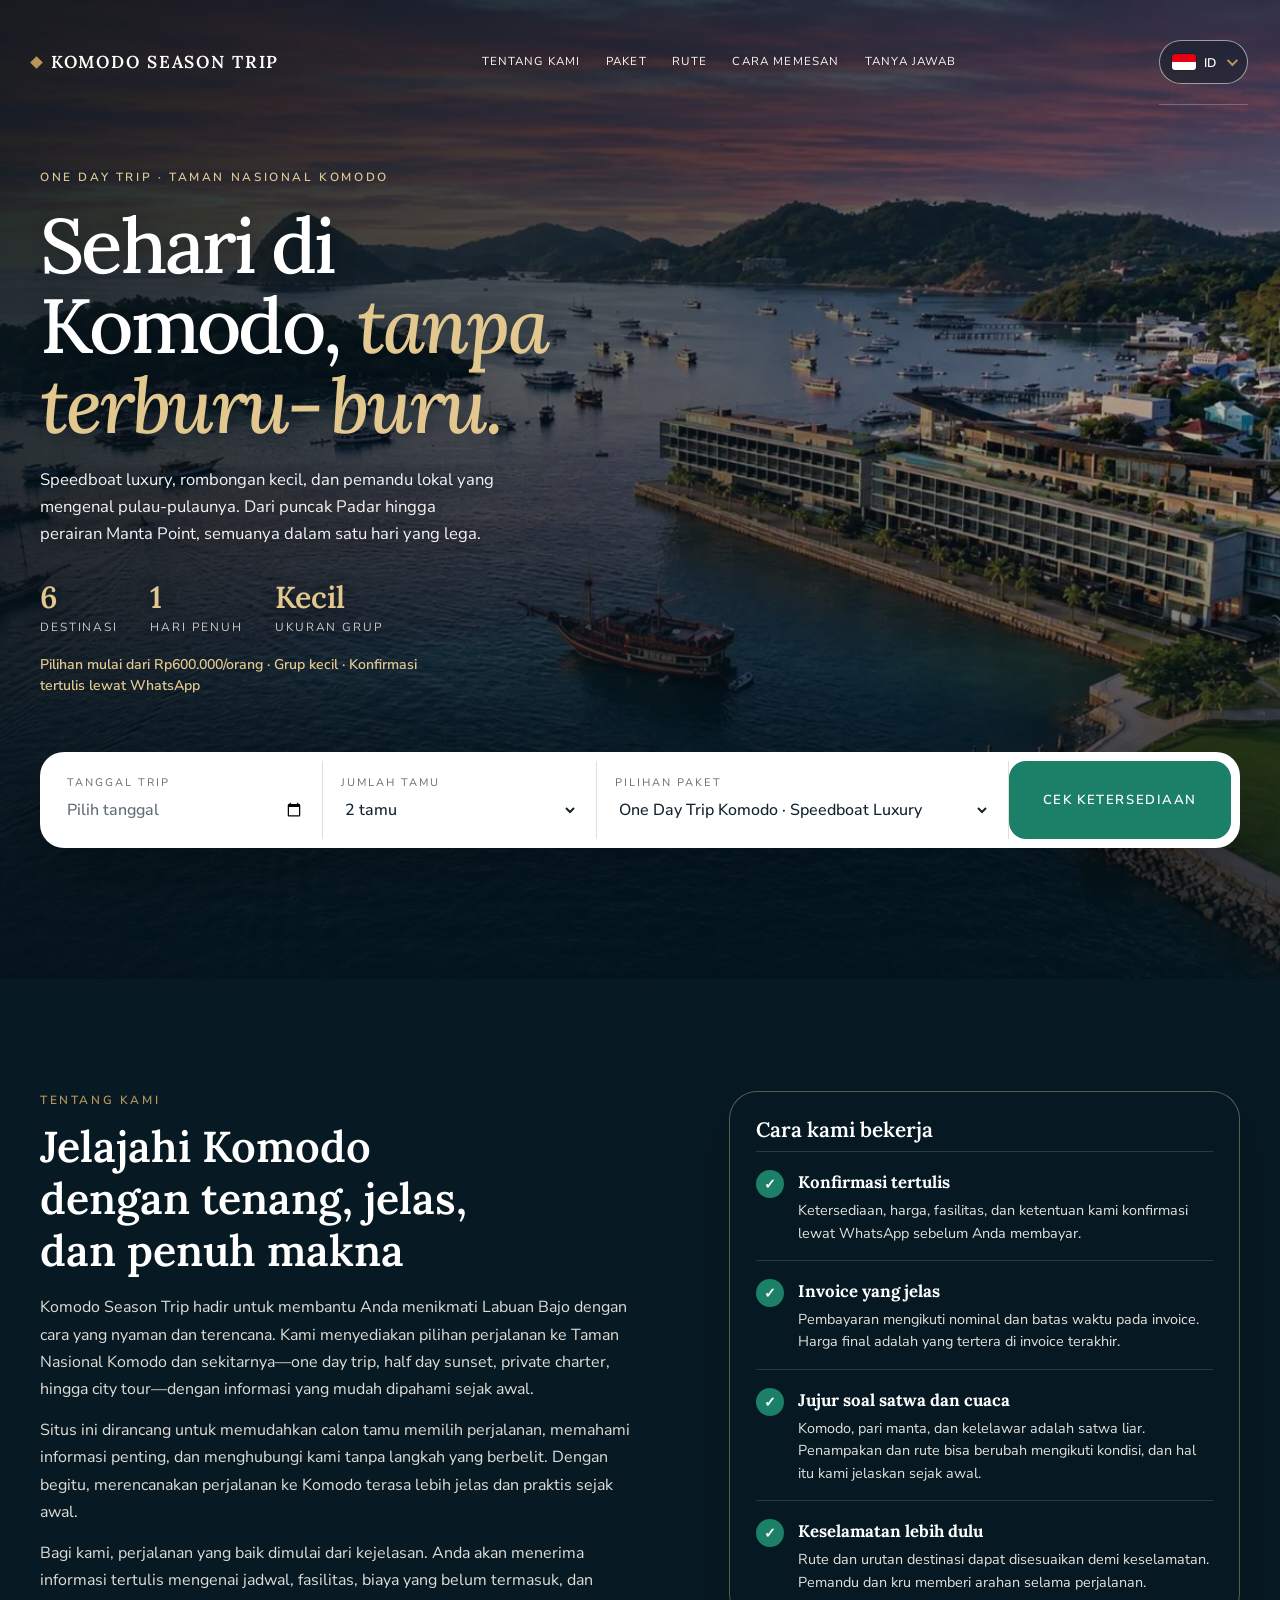
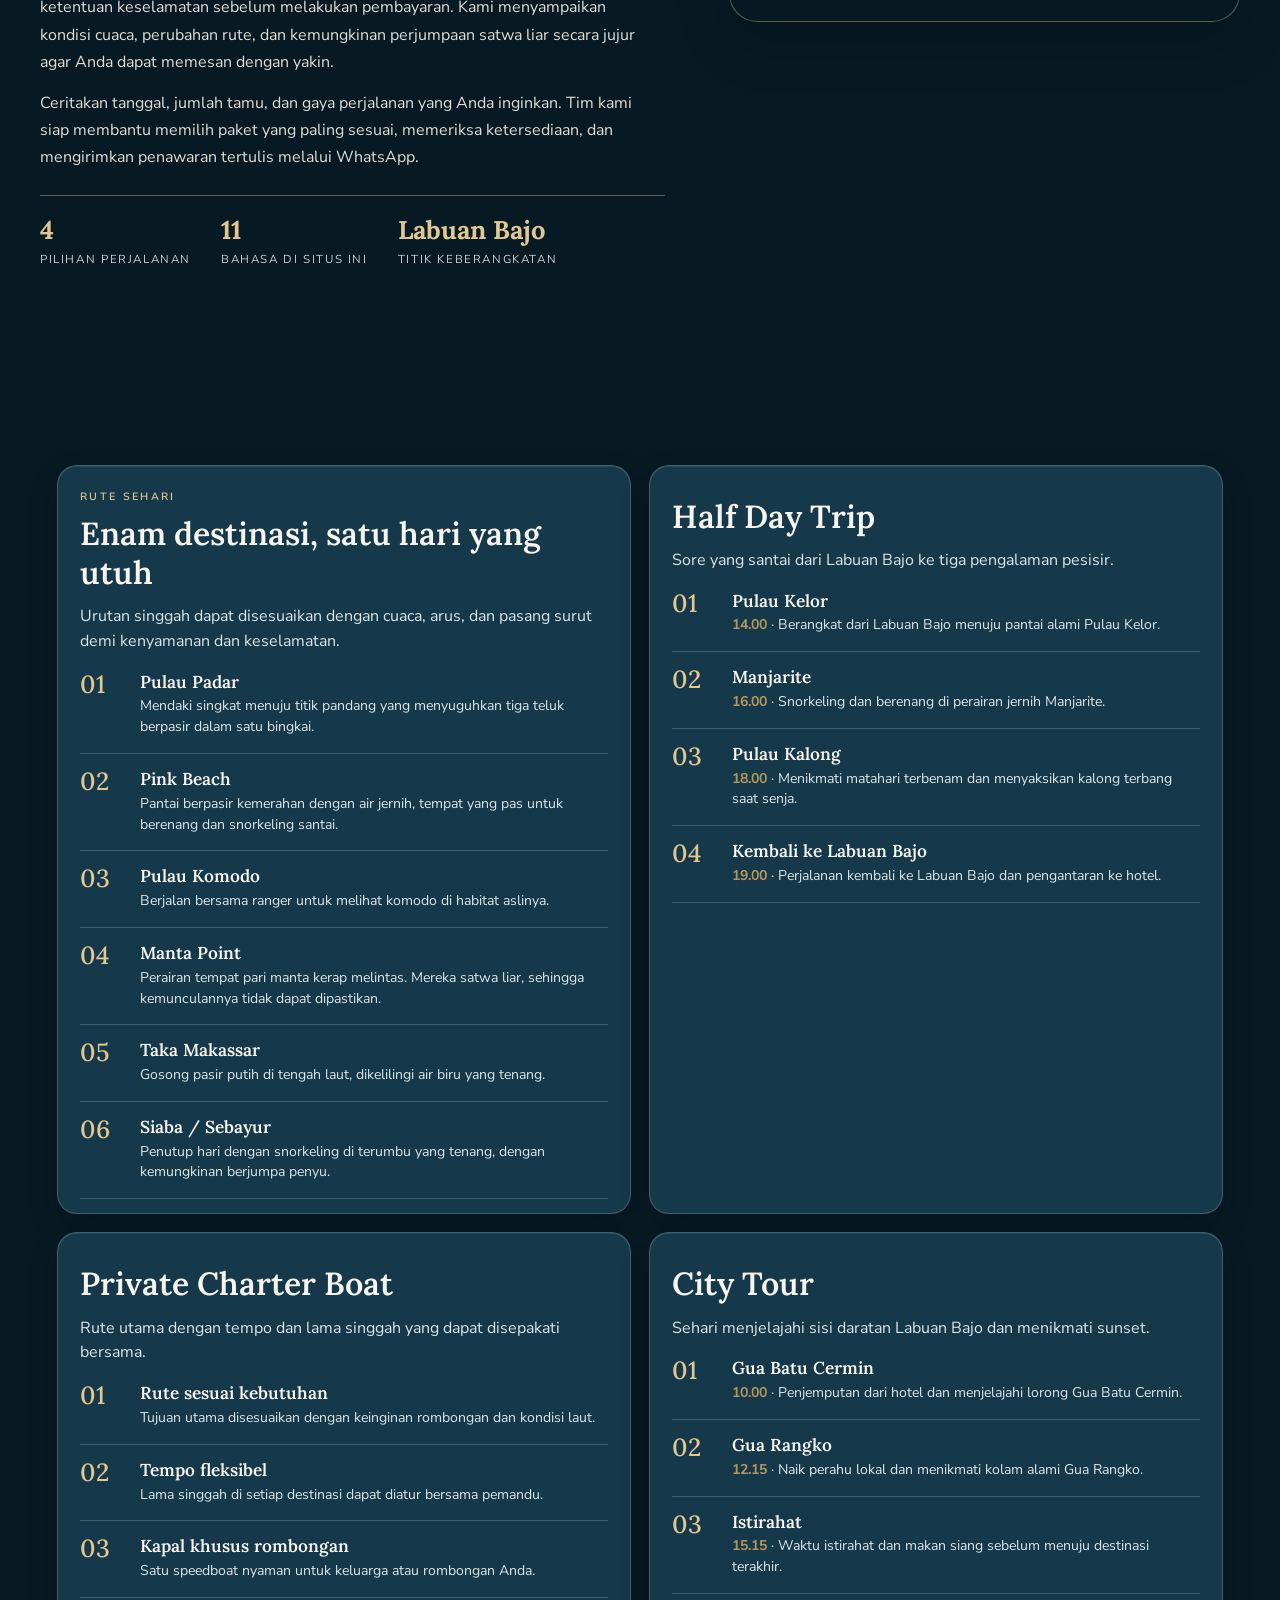
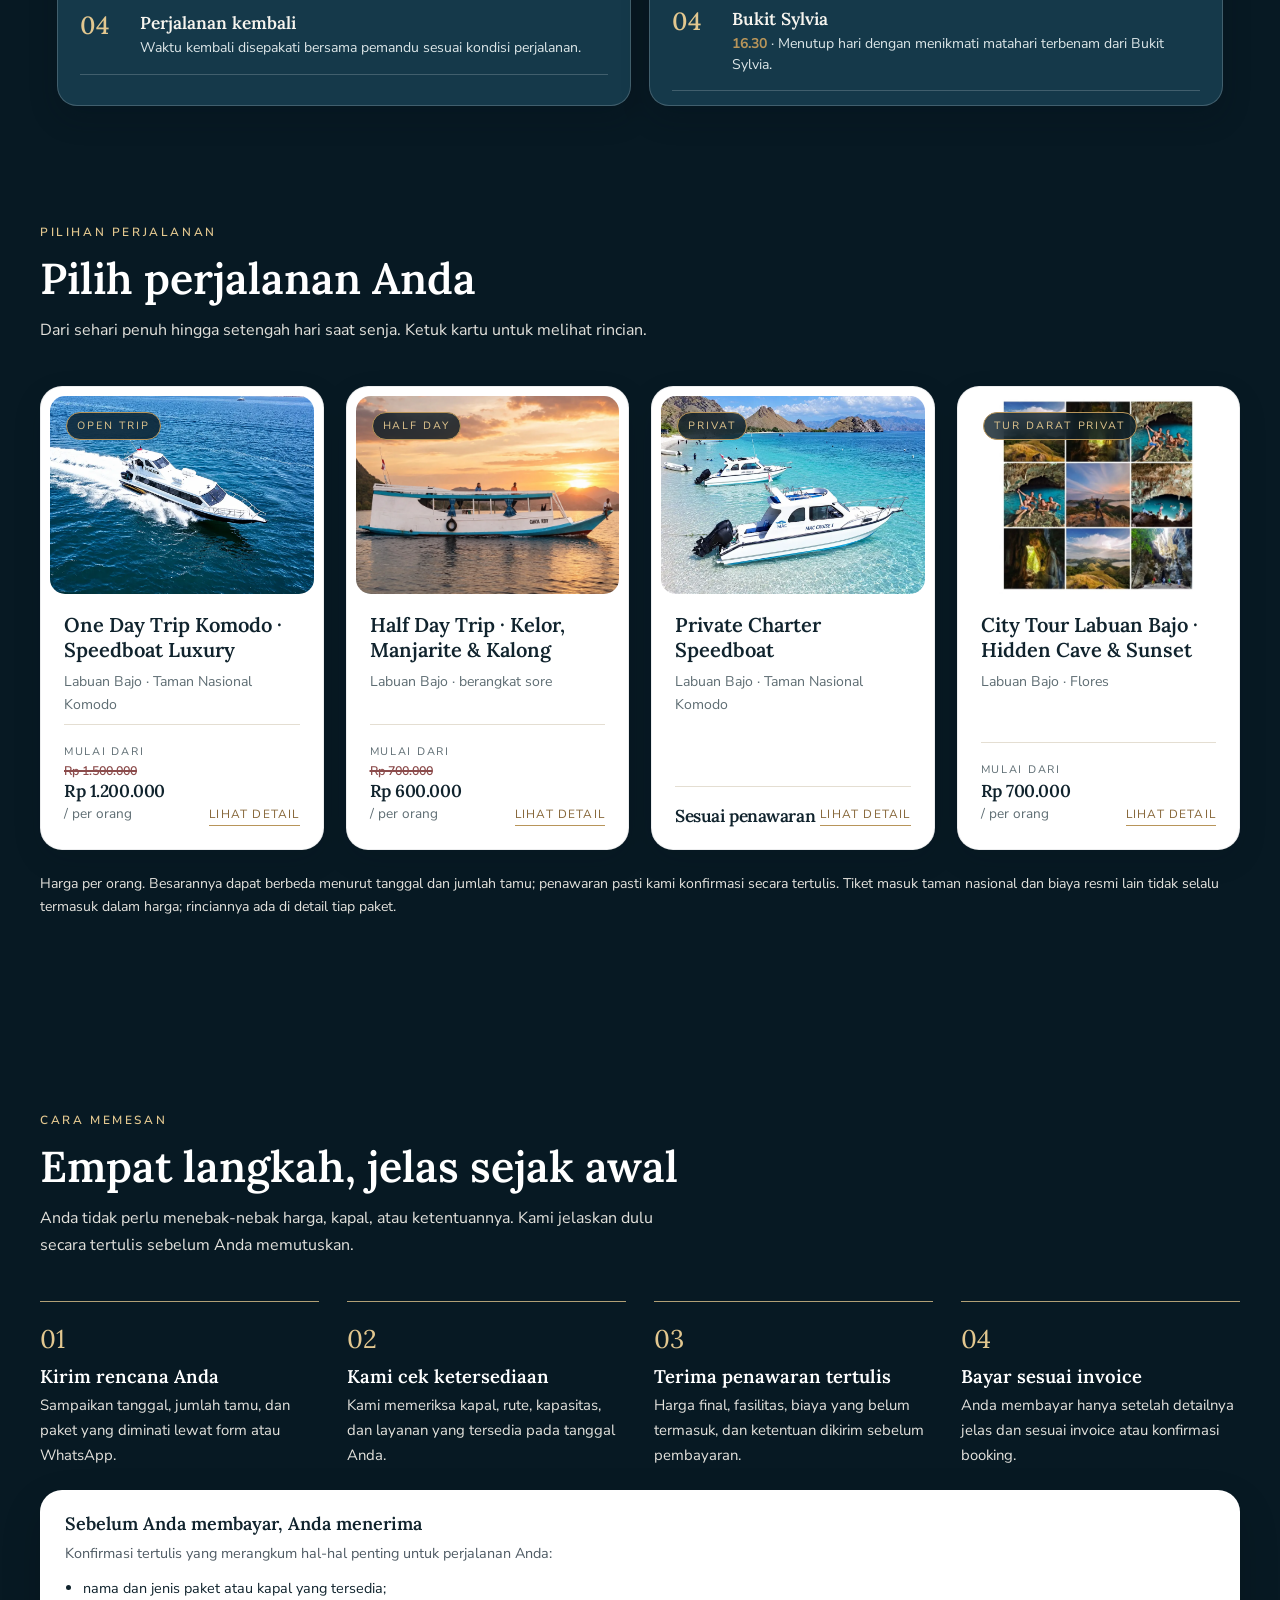
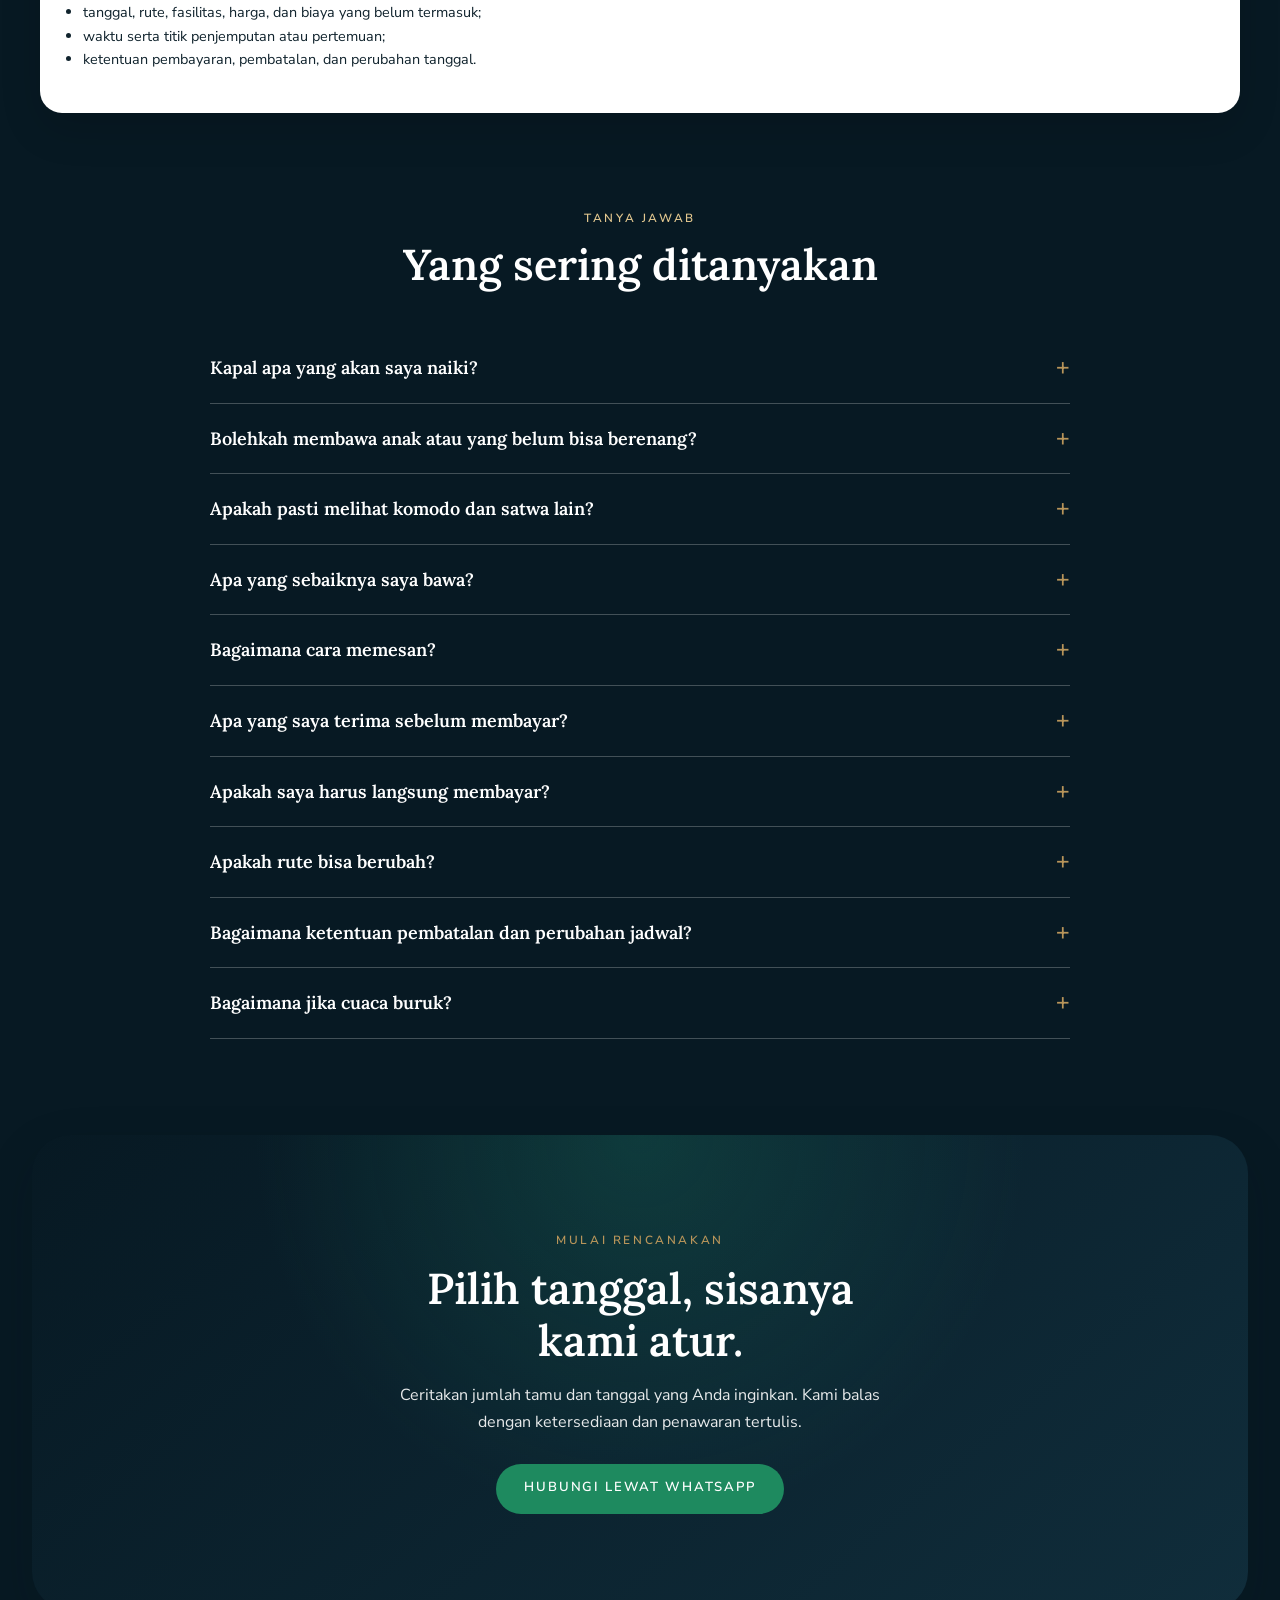
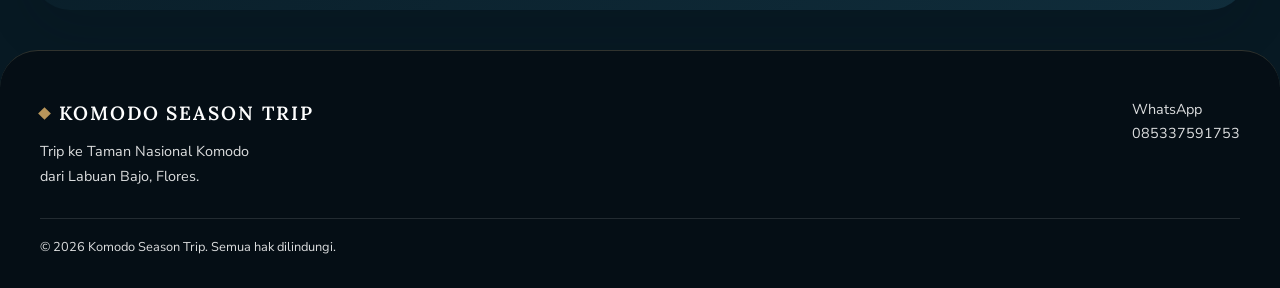
==== commit f0ef2a2d: "Add files via upload" ====
--- a/index.html
+++ b/index.html
@@ -694,7 +694,7 @@
 var LANG='id',T={"view": "Lihat detail", "from": "mulai dari", "sum": "Ringkasan", "tiers": "Harga per orang", "fac": "Fasilitas", "route2": "Rute perjalanan", "inc_note": "Termasuk dan catatan", "close_panel": "Tutup panel", "prev": "Foto sebelumnya", "next": "Foto berikutnya", "swipe": "Geser untuk melihat foto", "err_phone": "Nomor WhatsApp tidak valid. Contoh: 085337591753 atau +65 8123 4567", "sending": "Mengirim…", "err_send": "Pesanan belum terkirim. Periksa koneksi, atau pesan lewat WhatsApp.", "guest_n": "%n tamu", "guest_more": "Lebih dari 10", "wa_interest": "Halo Komodo Season Trip, saya tertarik dengan %n.", "wa_date": "Tanggal: %s.", "wa_guests": "Jumlah tamu: %s.", "wa_ask": "Mohon info ketersediaan dan harga.", "wa_order": "Halo Komodo Season Trip, saya %p baru saja memesan %n.", "wa_confirm": "Mohon konfirmasinya.", "o_send": "Kirim pesanan", "wa_hello": "Halo Komodo Season Trip, saya ingin bertanya tentang paket trip Anda.", "locale": "id-ID"},curIdx=0;
 function applySalePrice(b){var ref=String(b.oldp||'')+' '+String(b.p||''),name=String(b.n||'').toLowerCase();if(/city[\s-]*tour|lawatan bandar|tur darat|tour della città|city tour|городской тур|城市游/.test(name)){delete b.oldp;b.p='Rp 700.000'}else if(/1[., ]500[., ]000/.test(ref)||/one[\s-]*day|full[\s-]*day|satu hari|ganzer tag|intera giornata|un día completo|um dia inteiro|полный день|一日/.test(name)&&!/half[\s-]*day|半日/.test(name)){b.oldp='Rp 1.500.000';b.p='Rp 1.200.000'}else if(/700[., ]000/.test(ref)||/half[\s-]*day|setengah hari|separuh hari|halbtag|mezza giornata|medio día|meio dia|тур на полдня|半日/.test(name)){b.oldp='Rp 700.000';b.p='Rp 600.000'}return b}function loc(b){var t=LANG!=='id'&&b.tr&&b.tr[LANG];if(!t)return applySalePrice(b);var o={};for(var k in b)o[k]=b[k];['n','w','tag','pu','p','d','sp','f','it','y','x','pt','itn','warn','rt','info','faq','faqt'].forEach(function(k){if(t[k]!=null)o[k]=t[k]});return applySalePrice(o)}
 function msg(){return Array.prototype.filter.call(arguments,Boolean).join(' ')}
-var BOATS=[{"n":"One Day Trip Komodo · Speedboat Luxury","w":"Labuan Bajo · Taman Nasional Komodo","tag":"Open trip","ik":"motor","p":"Rp 1.200.000","pu":"per orang","s":"","r":0,"d":"Open trip (sharing) satu hari penuh menjelajahi enam destinasi Taman Nasional Komodo dengan speedboat wisata dari Labuan Bajo: Pulau Padar, Pink Beach, Pulau Komodo, Manta Point, Taka Makassar, dan Siaba atau Sebayur. Penjemputan hotel di area Labuan Bajo, makan siang, dan pemandu lokal sudah termasuk.","sp":[["Durasi","Satu hari penuh"],["Jenis trip","Open trip atau sharing trip dengan peserta lain dalam satu speedboat"],["Minimum booking","1 orang"],["Kapal","Speedboat wisata. Nama dan jenis kapal dapat berbeda sesuai ketersediaan. Detail kapal dikonfirmasi sebelum keberangkatan."],["Kapasitas","Mengikuti jenis speedboat yang tersedia pada tanggal perjalanan"],["Destinasi","6 destinasi"],["Penjemputan","Hotel atau titik temu di area Labuan Bajo, sekitar 06.00–06.30 WITA"]],"f":[],"it":[["06.00–06.30 WITA","Penjemputan peserta dari hotel atau titik temu di area Labuan Bajo."],["06.30–07.00 WITA","Perjalanan menuju pelabuhan, check-in, dan persiapan naik speedboat."],["07.00 WITA","Speedboat berangkat dari Labuan Bajo."],["Sekitar 08.30–09.00 WITA","Tiba di Pulau Padar. Trekking ringan menuju area pemandangan dan berfoto."],["Sekitar 10.00–10.30 WITA","Mengunjungi Pink Beach untuk berenang, snorkeling, atau bersantai sesuai kondisi."],["Sekitar 12.00 WITA","Mengunjungi Pulau Komodo dan mengikuti jalur trekking yang ditentukan bersama ranger."],["Sekitar 13.00 WITA","Makan siang atau waktu istirahat sesuai fasilitas paket."],["Sekitar 14.00 WITA","Mengunjungi Manta Point untuk snorkeling apabila kondisi laut memungkinkan."],["Sekitar 15.00 WITA","Mengunjungi Taka Makassar apabila kondisi pasang surut dan cuaca memungkinkan."],["Sekitar 15.30–16.00 WITA","Mengunjungi Siaba atau Sebayur untuk snorkeling atau menikmati perairan sekitar sesuai kondisi."],["Sekitar 16.30–17.30 WITA","Perjalanan kembali menuju Labuan Bajo."],["Sekitar 17.00–18.00 WITA","Tiba di Labuan Bajo dan perjalanan selesai."]],"y":[],"x":[],"img":"","on":true,"ic":"Speedboat PUKAYA melaju","gal":[["pukaya-01.webp","Tampak luar speedboat"],["pukaya-02.webp","Kabin dengan kursi nyaman"],["pukaya-03.webp","Kursi kabin dan pendingin ruangan"],["pukaya-04.webp","Lorong kabin penumpang"],["pukaya-05.webp","Kabin penumpang, tampak lebar"],["pukaya-06.webp","Toilet di dalam kapal"],["pukaya-07.webp","Ruang kemudi"],["pukaya-08.webp","Dek depan dengan tempat duduk"],["pukaya-09.webp","Dek belakang"]],"rt":"Jadwal perkiraan","itn":"Jadwal di atas merupakan perkiraan. Waktu tiba, durasi di setiap destinasi, dan urutan rute dapat berubah mengikuti cuaca, gelombang, arus, pasang surut, kepadatan lokasi, arahan ranger, jadwal pelabuhan, dan pertimbangan keselamatan. Tidak ada jaminan bahwa semua destinasi dapat dikunjungi apabila kondisi tidak memungkinkan.","warn":"Penting: tiket masuk Taman Nasional Komodo dan biaya resmi lain belum termasuk dalam harga paket, kecuali dinyatakan berbeda pada invoice atau konfirmasi booking. Rincian biaya diinformasikan sebelum pembayaran.","info":[{"t":"Fasilitas yang termasuk","open":true,"k":"yes","b":[["ul",["Speedboat wisata pulang-pergi dari Labuan Bajo.","Pemandu lokal.","Alat snorkeling dasar.","Jaket pelampung.","Air mineral.","Makan siang.","Penjemputan dan pengantaran hotel di area Labuan Bajo.","Ranger atau pemandu lokal di area Pulau Komodo sesuai ketentuan taman nasional.","Dokumentasi perjalanan menggunakan kamera, GoPro, dan drone apabila kondisi cuaca, lokasi, izin, dan operasional memungkinkan."]],["note","Nama dan jenis speedboat dapat berbeda sesuai ketersediaan. Dokumentasi drone tidak dapat dijamin karena bergantung pada cuaca, angin, lokasi, izin, dan kondisi operasional."]]},{"t":"Tidak termasuk","open":true,"k":"no","b":[["ul",["Tiket pesawat.","Hotel atau akomodasi di Labuan Bajo.","Tiket masuk Taman Nasional Komodo.","Biaya konservasi, retribusi, atau biaya resmi lain dari pengelola destinasi.","Biaya pelabuhan atau biaya lokal lain apabila berlaku.","Konsumsi pribadi di luar makan siang, air mineral, dan fasilitas paket.","Pakaian renang.","Handuk.","Fins atau perlengkapan pribadi lainnya jika tidak disediakan.","Obat-obatan pribadi.","Obat anti-mabuk laut.","Asuransi perjalanan.","Pengeluaran pribadi.","Tip sukarela untuk pemandu dan kru kapal.","Destinasi di luar itinerary One Day Trip.","Biaya lain yang tidak tercantum dalam konfirmasi booking."]],["note","Tiket taman nasional, retribusi, dan biaya resmi lainnya dapat berubah mengikuti ketentuan pengelola destinasi. Rincian biaya akan diinformasikan sebelum pembayaran."]]},{"t":"Keselamatan dan kondisi perjalanan","b":[["p","Perjalanan ini melibatkan perjalanan speedboat, aktivitas snorkeling, naik-turun kapal, berjalan kaki, dan trekking ringan di beberapa lokasi."],["p","Semua aktivitas di laut bergantung pada cuaca, gelombang, arus, pasang surut, dan arahan kru. Rute serta urutan destinasi dapat berubah jika diperlukan demi keselamatan peserta."],["p","Peserta wajib mengikuti arahan pemandu, kru kapal, dan ranger selama perjalanan. Jaket pelampung wajib digunakan sesuai arahan kru dan kondisi aktivitas."],["p","Peserta wajib memberi tahu kami sebelum booking apabila memiliki kondisi kesehatan tertentu, sedang hamil, memiliki alergi, kebutuhan khusus, keterbatasan berenang, atau kesulitan berjalan dan melakukan trekking."],["p","Perjalanan ini tidak direkomendasikan bagi bayi dan balita, ibu hamil, pengguna kursi roda atau stroller, lansia dengan keterbatasan fisik berat, serta peserta dengan kondisi medis berisiko tinggi seperti penyakit jantung, epilepsi, atau kondisi lain yang dapat terpengaruh oleh perjalanan laut dan aktivitas fisik."]]},{"t":"Satwa liar","b":[["p","Komodo, pari manta, penyu, dan satwa lainnya hidup bebas di habitat alaminya. Pemandu dan ranger akan membantu memilih area yang sesuai berdasarkan kondisi dan aturan taman nasional, tetapi penampakan satwa liar tidak dapat dijamin."]]},{"t":"Cuaca dan perubahan itinerary","b":[["p","Jika terjadi cuaca buruk, hujan lebat, badai, gelombang tinggi, arus kuat, pasang surut, bencana alam, penutupan destinasi, instruksi ranger, instruksi otoritas, kerusakan kapal, atau keadaan lain di luar kendali operator, maka:"],["ul",["Rute dapat diubah.","Urutan destinasi dapat diubah.","Waktu kunjungan dapat dikurangi.","Sebagian destinasi dapat dihilangkan.","Keberangkatan dapat ditunda.","Perjalanan dapat dijadwalkan ulang.","Perjalanan dapat dibatalkan apabila kondisi dianggap tidak aman."]],["p","Pilihan perubahan tanggal, itinerary pengganti, atau pengembalian dana mengikuti kondisi operasional, kebijakan operator kapal, biaya pihak ketiga yang telah dibayarkan, dan ketentuan pada invoice atau konfirmasi booking."],["p","Keselamatan peserta menjadi prioritas utama. Tidak ada jaminan bahwa seluruh destinasi dalam itinerary dapat dikunjungi."]]},{"t":"Syarat booking dan pembayaran","b":[["ol",["Booking tersedia untuk minimal 1 orang.","Peserta mengirimkan nama lengkap, nomor WhatsApp, tanggal perjalanan, dan jumlah peserta.","Booking belum dianggap terkonfirmasi sebelum ketersediaan, itinerary, harga, fasilitas, dan ketentuan dikonfirmasi melalui WhatsApp.","Peserta menerima invoice atau konfirmasi tertulis sebelum melakukan pembayaran.","Peserta wajib memeriksa nama, tanggal, jumlah peserta, harga, fasilitas, dan ketentuan sebelum membayar.","Pembayaran dilakukan sesuai nominal dan batas waktu yang tertulis pada invoice.","Harga final adalah harga yang tercantum pada invoice atau konfirmasi booking terakhir.","Harga paket dan biaya tiket atau retribusi taman nasional dapat berubah mengikuti ketentuan pengelola destinasi.","Setelah melakukan pembayaran, peserta dianggap telah membaca, memahami, dan menyetujui aturan perjalanan yang tercantum pada invoice dan halaman paket."]]]},{"t":"Pembatalan dan perubahan tanggal","b":[["p","Pembatalan, perubahan nama peserta, dan perubahan tanggal perjalanan mengikuti ketentuan yang tercantum pada invoice atau konfirmasi booking."],["p","Permintaan perubahan tanggal dapat dipertimbangkan apabila kapasitas kapal dan ketersediaan pada tanggal baru masih tersedia."],["p","Perubahan tanggal dapat menimbulkan biaya tambahan apabila terdapat perbedaan harga kapal, tiket, retribusi, atau biaya operasional."],["p","Peserta yang membatalkan perjalanan, tidak hadir, atau datang terlambat mengikuti ketentuan pembatalan pada invoice booking."],["p","Peserta wajib hadir tepat waktu di hotel atau titik temu yang telah ditentukan. Peserta yang terlambat dapat dianggap tidak hadir apabila speedboat harus berangkat sesuai jadwal."],["p","Biaya tambahan akibat keterlambatan atau perubahan rencana peserta menjadi tanggung jawab peserta."]]},{"t":"Yang perlu dibawa","b":[["ul",["Pakaian ganti.","Pakaian renang.","Handuk.","Sunscreen ramah terumbu.","Topi.","Kacamata hitam.","Alas kaki yang nyaman untuk trekking ringan.","Obat pribadi.","Obat anti-mabuk laut.","Kamera.","Powerbank dan charger.","Uang tunai secukupnya."]]]}],"faqt":"Pertanyaan yang sering diajukan","faq":[["Apakah saya pasti melihat komodo dan pari manta?","Tidak. Komodo dan pari manta adalah satwa liar sehingga penampakannya tidak dapat dijamin. Pemandu dan ranger akan membantu memilih area yang sesuai berdasarkan kondisi dan aturan taman nasional."],["Apakah Manta Point selalu dikunjungi?","Manta Point dikunjungi apabila cuaca, gelombang, arus, pasang surut, dan kondisi keselamatan memungkinkan. Jika tidak memungkinkan, pemandu dapat mengubah rute atau mengganti lokasi sesuai kondisi."],["Apakah semua destinasi pasti dikunjungi?","Tidak selalu. Urutan rute dan destinasi dapat berubah atau dikurangi karena cuaca, kondisi laut, pasang surut, kepadatan lokasi, arahan ranger, jadwal pelabuhan, atau alasan keselamatan."],["Apakah tiket Taman Nasional Komodo sudah termasuk?","Tiket masuk Taman Nasional Komodo dan biaya resmi lain dari pengelola destinasi belum termasuk dalam harga paket, kecuali dinyatakan berbeda pada invoice atau konfirmasi booking."],["Apakah makan siang termasuk?","Makan siang termasuk dalam fasilitas paket One Day Trip. Detail menu atau bentuk penyajian dapat berbeda sesuai operasional perjalanan."],["Apakah ada penjemputan hotel?","Penjemputan dan pengantaran tersedia untuk hotel di area Labuan Bajo. Waktu penjemputan biasanya sekitar pukul 06.00–06.30 WITA dan akan dikonfirmasi sebelum perjalanan."],["Apakah ini open trip?","Ya. Paket ini merupakan open trip atau sharing trip, sehingga peserta dapat berbagi speedboat dengan tamu lain. Kapasitas mengikuti jenis kapal yang tersedia pada tanggal perjalanan."],["Apakah anak-anak boleh ikut?","Anak-anak dapat mengikuti perjalanan setelah usia, kondisi kesehatan, dan kemampuan mengikuti rute diperiksa. Mohon informasikan usia anak saat booking agar kesesuaian perjalanan dapat diperiksa."],["Apakah dokumentasi drone selalu tersedia?","Dokumentasi drone bergantung pada cuaca, angin, lokasi, izin, dan kondisi operasional. Dokumentasi drone dapat tidak tersedia apabila penerbangan tidak aman atau tidak diperbolehkan di area tertentu."]],"oldp":"Rp 1.500.000"},{"n":"Half Day Trip · Kelor, Manjarite & Kalong","w":"Labuan Bajo · berangkat sore","tag":"Half day","ik":"motor","p":"Rp 600.000","pu":"per orang","s":"","r":0,"d":"Perjalanan setengah hari yang santai: berlayar dari Labuan Bajo sore hari, singgah di pantai alami Pulau Kelor, snorkeling di Manjarite, lalu menutup hari dengan matahari terbenam dan ribuan kelelawar terbang di Pulau Kalong. Penjemputan dan pengantaran hotel sudah termasuk.","sp":[["Durasi","Setengah hari (13.30–20.00)"],["Kapal","Transportasi kapal"],["Destinasi","3 titik: Kelor, Manjarite, Kalong"],["Perlengkapan","Alat snorkeling tersedia (opsional)"],["Penjemputan","Hotel atau titik temu di area Labuan Bajo, sekitar 13.30–14.00 WITA"]],"f":[],"it":[["13.30–14.00","Penjemputan dari hotel menuju titik kumpul"],["14.00–15.00","Berangkat dari Labuan Bajo menuju Pulau Kelor, pantai alami yang masih asri"],["16.00–17.00","Teluk/Pulau Manjarite: snorkeling, berenang, dan menikmati pantainya"],["18.00–19.00","Pulau Kalong: menikmati matahari terbenam dan menyaksikan ribuan kelelawar terbang"],["19.00–20.00","Tiba kembali di Labuan Bajo dan diantar ke hotel. Tur selesai"]],"y":[],"x":[],"img":"halfday-user-cover-sunset.webp","on":true,"ic":"Kapal wisata dari udara dengan latar pulau Komodo","gal":[["halfday-user-cover-sunset.webp","Kapal wisata saat matahari terbenam"],["halfday-user-aerial.jpg","Kapal wisata dari udara dengan latar pulau Komodo"],["halfday-user-boat.jpg","Kapal wisata bersama tamu saat senja"],["halfday-10.webp","Pantai pasir putih dan laut jernih"],["halfday-01.webp","Panorama dari atas bukit"],["halfday-02.webp","Dermaga dan perairan biru dari udara"],["halfday-03.webp","Dermaga kayu menuju pulau"],["halfday-04.webp","Berjalan santai di dermaga kayu"],["halfday-05.webp","Ribuan kalong terbang saat senja"],["halfday-06.webp","Kalong di langit senja"],["halfday-07.webp","Kapal wisata menanti matahari terbenam"],["halfday-08.webp","Langit jingga saat matahari terbenam"],["halfday-09.webp","Kalong dari dekat"]],"itn":"Jadwal di atas merupakan perkiraan. Waktu tiba, durasi di setiap destinasi, dan urutan rute dapat berubah mengikuti cuaca, gelombang, arus, pasang surut, kepadatan lokasi, arahan pihak berwenang, jadwal pelabuhan, dan pertimbangan keselamatan. Waktu matahari terbenam dan penampakan kelelawar tidak dapat dijamin. Tidak ada jaminan bahwa semua destinasi dapat dikunjungi apabila kondisi tidak memungkinkan.","warn":"Penting: tiket masuk taman nasional atau retribusi area, jika berlaku, belum termasuk dalam harga paket, kecuali dinyatakan berbeda pada invoice atau konfirmasi booking. Makan berat juga tidak disediakan; hanya minuman dan snack ringan. Rincian biaya diinformasikan sebelum pembayaran.","rt":"Jadwal perkiraan","info":[{"t":"Fasilitas yang termasuk","open":true,"k":"yes","b":[["ul",["Transportasi kapal pulang-pergi dari Labuan Bajo.","Minuman dan snack ringan.","Pemandu wisata berpengalaman.","Peralatan snorkeling (tersedia, opsional).","Penjemputan dan pengantaran hotel di area Labuan Bajo."]],["note","Nama dan jenis kapal dapat berbeda sesuai ketersediaan dan dikonfirmasi sebelum keberangkatan."]]},{"t":"Tidak termasuk","open":true,"k":"no","b":[["ul",["Tiket pesawat.","Hotel atau akomodasi di Labuan Bajo.","Tiket masuk taman nasional atau retribusi area, jika berlaku.","Biaya konservasi, retribusi, atau biaya resmi lain dari pengelola destinasi.","Biaya pelabuhan atau biaya lokal lain apabila berlaku.","Makan berat. Hanya minuman dan snack ringan yang disediakan.","Konsumsi pribadi di luar minuman dan snack yang disediakan.","Pakaian renang.","Handuk.","Fins atau perlengkapan pribadi lainnya jika tidak disediakan.","Obat-obatan pribadi.","Obat anti-mabuk laut.","Asuransi perjalanan.","Pengeluaran pribadi.","Tip sukarela untuk pemandu dan kru kapal.","Destinasi di luar itinerary Half Day Trip.","Biaya lain yang tidak tercantum dalam konfirmasi booking."]],["note","Tiket taman nasional, retribusi, dan biaya resmi lainnya dapat berubah mengikuti ketentuan pengelola destinasi. Rincian biaya akan diinformasikan sebelum pembayaran."]]},{"t":"Keselamatan dan kondisi perjalanan","b":[["p","Perjalanan ini melibatkan perjalanan dengan kapal, aktivitas snorkeling, naik-turun kapal, berjalan kaki, dan jalur pendek menuju titik pandang di Pulau Kelor apabila kondisi memungkinkan."],["p","Semua aktivitas di laut bergantung pada cuaca, gelombang, arus, pasang surut, dan arahan kru. Rute serta urutan destinasi dapat berubah jika diperlukan demi keselamatan peserta."],["p","Sebagian perjalanan pulang dilakukan saat hari mulai gelap. Peserta wajib tetap mengikuti arahan kru selama perjalanan dan saat naik-turun kapal."],["p","Peserta wajib mengikuti arahan pemandu dan kru kapal selama perjalanan. Perlengkapan keselamatan wajib digunakan sesuai arahan kru dan kondisi aktivitas."],["p","Peserta wajib memberi tahu kami sebelum booking apabila memiliki kondisi kesehatan tertentu, sedang hamil, memiliki alergi, kebutuhan khusus, keterbatasan berenang, atau kesulitan berjalan dan melakukan trekking."],["p","Perjalanan ini tidak direkomendasikan bagi bayi dan balita, ibu hamil, pengguna kursi roda atau stroller, lansia dengan keterbatasan fisik berat, serta peserta dengan kondisi medis berisiko tinggi seperti penyakit jantung, epilepsi, atau kondisi lain yang dapat terpengaruh oleh perjalanan laut dan aktivitas fisik."]]},{"t":"Satwa liar","b":[["p","Kelelawar (kalong) di Pulau Kalong hidup bebas di hutan bakau dan keluar mencari makan menjelang malam. Waktu terbang, jumlah kelelawar, dan matahari terbenam bergantung pada cuaca dan kondisi alam sehingga tidak dapat dijamin."],["p","Pengamatan kelelawar dilakukan dari atas kapal karena pulau tertutup hutan bakau. Demi menjaga satwa, dilarang menerbangkan drone, membunyikan musik dengan keras, atau menyalakan kembang api di sekitar Pulau Kalong. Mohon tidak membuang sampah ke laut maupun ke pulau."],["p","Kehidupan laut yang terlihat saat snorkeling bergantung pada kondisi perairan dan tidak dapat dijamin."]]},{"t":"Cuaca dan perubahan itinerary","b":[["p","Jika terjadi cuaca buruk, hujan lebat, badai, gelombang tinggi, arus kuat, pasang surut, bencana alam, penutupan destinasi, instruksi pihak berwenang, kerusakan kapal, atau keadaan lain di luar kendali operator, maka:"],["ul",["Rute dapat diubah.","Urutan destinasi dapat diubah.","Waktu kunjungan dapat dikurangi.","Sebagian destinasi dapat dihilangkan.","Keberangkatan dapat ditunda.","Perjalanan dapat dijadwalkan ulang.","Perjalanan dapat dibatalkan apabila kondisi dianggap tidak aman."]],["p","Pilihan perubahan tanggal, itinerary pengganti, atau pengembalian dana mengikuti kondisi operasional, kebijakan operator kapal, biaya pihak ketiga yang telah dibayarkan, dan ketentuan pada invoice atau konfirmasi booking."],["p","Keselamatan peserta menjadi prioritas utama. Tidak ada jaminan bahwa seluruh destinasi dalam itinerary dapat dikunjungi."]]},{"t":"Syarat booking dan pembayaran","b":[["ol",["Peserta mengirimkan nama lengkap, nomor WhatsApp, tanggal perjalanan, dan jumlah peserta.","Booking belum dianggap terkonfirmasi sebelum ketersediaan, itinerary, harga, fasilitas, dan ketentuan dikonfirmasi melalui WhatsApp.","Peserta menerima invoice atau konfirmasi tertulis sebelum melakukan pembayaran.","Peserta wajib memeriksa nama, tanggal, jumlah peserta, harga, fasilitas, dan ketentuan sebelum membayar.","Pembayaran dilakukan sesuai nominal dan batas waktu yang tertulis pada invoice.","Harga final adalah harga yang tercantum pada invoice atau konfirmasi booking terakhir.","Harga paket dan biaya tiket atau retribusi taman nasional dapat berubah mengikuti ketentuan pengelola destinasi.","Setelah melakukan pembayaran, peserta dianggap telah membaca, memahami, dan menyetujui aturan perjalanan yang tercantum pada invoice dan halaman paket."]]]},{"t":"Pembatalan dan perubahan tanggal","b":[["p","Pembatalan, perubahan nama peserta, dan perubahan tanggal perjalanan mengikuti ketentuan yang tercantum pada invoice atau konfirmasi booking."],["p","Permintaan perubahan tanggal dapat dipertimbangkan apabila kapasitas kapal dan ketersediaan pada tanggal baru masih tersedia."],["p","Perubahan tanggal dapat menimbulkan biaya tambahan apabila terdapat perbedaan harga kapal, tiket, retribusi, atau biaya operasional."],["p","Peserta yang membatalkan perjalanan, tidak hadir, atau datang terlambat mengikuti ketentuan pembatalan pada invoice booking."],["p","Peserta wajib hadir tepat waktu di hotel atau titik temu yang telah ditentukan. Peserta yang terlambat dapat dianggap tidak hadir apabila kapal harus berangkat sesuai jadwal."],["p","Biaya tambahan akibat keterlambatan atau perubahan rencana peserta menjadi tanggung jawab peserta."]]},{"t":"Yang perlu dibawa","b":[["ul",["Pakaian ganti.","Pakaian renang.","Handuk.","Sunscreen ramah terumbu.","Topi.","Kacamata hitam.","Alas kaki yang nyaman untuk trekking ringan.","Obat pribadi.","Obat anti-mabuk laut.","Kamera.","Powerbank dan charger.","Uang tunai secukupnya.","Jaket tipis untuk angin laut saat senja dan perjalanan pulang."]]]}],"faqt":"Pertanyaan yang sering diajukan","faq":[["Apakah saya pasti melihat kelelawar dan matahari terbenam?","Tidak selalu. Kelelawar adalah satwa liar dan matahari terbenam bergantung pada cuaca. Waktu terbang dan jumlah kelelawar yang terlihat tidak dapat dijamin."],["Apakah semua destinasi pasti dikunjungi?","Tidak selalu. Urutan rute dan destinasi dapat berubah atau dikurangi karena cuaca, kondisi laut, pasang surut, kepadatan lokasi, arahan pihak berwenang, jadwal pelabuhan, atau alasan keselamatan."],["Apakah tiket taman nasional atau retribusi sudah termasuk?","Tiket masuk taman nasional atau retribusi area, jika berlaku, belum termasuk dalam harga paket dan dibayar terpisah, kecuali dinyatakan berbeda pada invoice atau konfirmasi booking."],["Apakah makan malam atau makan berat termasuk?","Tidak. Paket ini hanya menyediakan minuman dan snack ringan. Sebaiknya peserta makan sebelum berangkat."],["Apakah ada penjemputan hotel?","Penjemputan dan pengantaran tersedia untuk hotel di area Labuan Bajo. Waktu penjemputan sekitar pukul 13.30–14.00 WITA dan akan dikonfirmasi sebelum perjalanan. Perjalanan umumnya selesai sekitar pukul 19.00–20.00 WITA."],["Apakah peralatan snorkeling tersedia?","Peralatan snorkeling tersedia dan bersifat opsional. Peserta yang lebih nyaman dengan perlengkapan pribadi dapat membawanya sendiri."],["Apakah boleh menerbangkan drone?","Tidak di sekitar Pulau Kalong, karena drone dapat mengganggu kelelawar. Di kawasan taman nasional, penggunaan drone juga memerlukan izin dari pengelola."],["Apakah anak-anak boleh ikut?","Anak-anak dapat mengikuti perjalanan setelah usia, kondisi kesehatan, dan kemampuan mengikuti rute diperiksa. Mohon informasikan usia anak saat booking agar kesesuaian perjalanan dapat diperiksa."],["Bagaimana jika cuaca buruk?","Rute dapat diubah, dipersingkat, ditunda, atau dibatalkan demi keselamatan. Pilihan perubahan tanggal atau pengembalian dana mengikuti ketentuan pada invoice atau konfirmasi booking."]],"oldp":"Rp 700.000"},{"n":"Private Charter Speedboat","w":"Labuan Bajo · Taman Nasional Komodo","tag":"Privat","ik":"motor","p":"Sesuai penawaran","pu":"","s":"","r":0,"d":"Private speedboat untuk menjelajahi Taman Nasional Komodo dengan pilihan rute dan waktu keberangkatan yang fleksibel. Rute dan fasilitas akhir dikonfirmasi tertulis sebelum pembayaran.","sp":[["Durasi","Satu hari penuh"],["Kapal","Satu speedboat khusus rombongan"],["Grup","Hanya rombongan Anda"],["Destinasi","Mengikuti rute utama"],["Dokumentasi","Dapat ditambahkan"],["Perlengkapan","Alat snorkeling premium"]],"f":["Antar-jemput hotel atau Bandara Komodo pulang-pergi, sesuai area layanan yang dikonfirmasi.","Private speedboat yang nyaman; fasilitas AC mengikuti tipe kapal dan dikonfirmasi sebelum pembayaran.","Kapten dan kru berpengalaman serta pemandu wisata.","Makan siang berupa lunch box, air mineral, serta minuman ringan atau buah.","Perlengkapan snorkeling berupa masker dan fin, handuk, serta pelampung (life jacket)."],"it":[["Keberangkatan","Waktu fleksibel; umumnya mulai sekitar pukul 06.00 WITA. Konfirmasi waktu final sebelum perjalanan."],["Opsi rute standar","Padar, Pink Beach, Pulau Komodo, Taka Makassar, Manta Point, serta Kanawa atau Kelor. Destinasi yang dapat dikunjungi bergantung pada durasi, cuaca, kondisi laut, izin, dan keselamatan."],["Rute khusus","Rute dapat dibicarakan sesuai permintaan dan ketersediaan. Tidak semua destinasi dapat dijamin dalam satu perjalanan."]],"y":["Satu speedboat untuk rombongan Anda","Pemandu lokal"],"x":["Tiket masuk Taman Nasional Komodo dan retribusi resmi daerah atau destinasi untuk WNI maupun WNA.","Dokumentasi drone atau kamera profesional (opsional dan berdasarkan permintaan/konfirmasi).","Pengeluaran pribadi.","Tip sukarela untuk pemandu dan kru kapal."],"img":"","on":true,"ic":"Speedboat privat di perairan jernih","gal":[["charter-01.webp","Speedboat saat senja"],["charter-03.webp","Speedboat dari dekat"],["charter-02.webp","Kabin dengan bangku nyaman"],["charter-04.webp","Jaket pelampung dan alat snorkeling di kabin"],["charter-05.webp","Kru kapal menyambut tamu"]],"info":[{"t":"Deskripsi singkat","b":[["p","Private charter speedboat untuk perjalanan bersama rombongan Anda. Pilihan rute dan waktu keberangkatan dibahas sebelum pemesanan, lalu dikonfirmasi tertulis."]]},{"t":"Opsi rute dan itinerary","b":[["ul",["Opsi rute standar dapat mencakup Padar, Pink Beach, Pulau Komodo, Taka Makassar, Manta Point, serta Kanawa atau Kelor.","Rute khusus dapat diminta sesuai waktu, ketersediaan, dan kondisi operasional.","Urutan dan jumlah destinasi ditentukan bersama operator; tidak semua titik dijamin dapat dikunjungi."]],["p","Keberangkatan umumnya mulai sekitar pukul 06.00 WITA. Waktu akhir dikonfirmasi sebelum perjalanan."]]},{"t":"Sudah termasuk","b":[["ul",["Antar-jemput hotel atau Bandara Komodo pulang-pergi, sesuai area layanan yang dikonfirmasi.","Private speedboat yang nyaman; fasilitas AC mengikuti tipe kapal dan dikonfirmasi sebelum pembayaran.","Kapten dan kru berpengalaman serta pemandu wisata.","Makan siang berupa lunch box, air mineral, serta minuman ringan atau buah.","Perlengkapan snorkeling berupa masker dan fin, handuk, serta pelampung (life jacket)."]],["p","Rincian akhir fasilitas mengikuti tipe kapal dan konfirmasi booking tertulis."]]},{"t":"Tidak termasuk","b":[["ul",["Tiket masuk Taman Nasional Komodo dan retribusi resmi daerah atau destinasi untuk WNI maupun WNA.","Dokumentasi drone atau kamera profesional (opsional dan berdasarkan permintaan/konfirmasi).","Pengeluaran pribadi.","Tip sukarela untuk pemandu dan kru kapal."]],["p","Tarif resmi dapat berubah mengikuti ketentuan pengelola. Rincian biaya akan diinformasikan sebelum pembayaran."]]},{"t":"Ketentuan dan catatan","b":[["ul",["Kapasitas maksimum mengikuti tipe kapal dan batas keselamatan yang berlaku; jumlah penumpang dikonfirmasi sebelum pembayaran.","Rute dapat berubah, dipersingkat, atau dibatalkan jika cuaca, gelombang, arus, pasang surut, izin pelabuhan, atau arahan pihak berwenang menimbulkan risiko. Keputusan keselamatan mengikuti kapten dan otoritas pelabuhan.","Besaran DP, jadwal pelunasan, serta syarat pembatalan/perubahan tanggal dicantumkan pada invoice atau konfirmasi booking tertulis. Jangan menganggap persentase atau biaya tertentu berlaku jika tidak tercantum.","Penampakan satwa liar, termasuk komodo dan pari manta, tidak dapat dijamin."]]]}],"faqt":"Pertanyaan yang sering diajukan","faq":[["Apakah semua destinasi dalam opsi rute pasti dikunjungi?","Tidak. Rute dan jumlah destinasi bergantung pada durasi, kondisi laut dan cuaca, izin, serta keselamatan. Rute final dikonfirmasi bersama operator."],["Apakah tiket Taman Nasional Komodo termasuk?","Tidak, kecuali dinyatakan berbeda secara tertulis pada invoice atau konfirmasi booking."],["Berapa kapasitas penumpang speedboat?","Kapasitas bergantung pada tipe kapal dan batas keselamatan; jumlah yang dapat ikut akan dikonfirmasi sebelum pembayaran."],["Berapa DP dan bagaimana kebijakan pembatalan?","Besaran DP, jadwal pelunasan, serta kebijakan pembatalan atau perubahan tanggal mengikuti invoice atau konfirmasi tertulis untuk pemesanan Anda."]]},{"n":"City Tour Labuan Bajo · Hidden Cave & Sunset","w":"Labuan Bajo · Flores","tag":"Tur darat privat","ik":"darat","p":"Rp 700.000","pu":"per orang","s":"","r":0,"d":"Tur darat privat Labuan Bajo selama sekitar 4–6 jam, dengan pilihan jadwal pagi atau sore/sunset. Rute dan waktu penjemputan dapat disesuaikan dengan rencana perjalanan Anda.","sp":[["Durasi","± 8 jam"],["Penjemputan","10.00 WITA dari hotel"],["Peserta","2–6 tamu (tur privat)"],["Transportasi","Kendaraan privat dengan sopir, perahu lokal"],["Destinasi","Gua Batu Cermin, Gua Rangko, Bukit Sylvia"]],"pt":[["2 tamu","Rp 1.500.000"],["4 tamu","Rp 750.000"],["6 tamu","Rp 700.000"]],"f":["Mobil privat ber-AC yang nyaman dan bahan bakar.","Sopir ramah yang membantu sebagai pemandu lokal.","Penjemputan dan pengantaran ke hotel atau Bandara Komodo sesuai area layanan yang dikonfirmasi.","Air mineral."],"it":[["Durasi","Sekitar 4–6 jam; jadwal pagi atau sore/sunset."],["Pilihan destinasi","Gua Batu Cermin, Bukit Sylvia atau Puncak Waringin untuk pemandangan/sunset, pusat oleh-oleh khas Labuan Bajo, dan Gua Rangko sebagai opsi sesuai rute."],["Gua Rangko","Kunjungan bersifat opsional. Perahu lokal, tiket, dan waktu tambahan mengikuti rincian biaya yang dikonfirmasi."],["Penjemputan","Waktu dan lokasi jemput dapat dikoordinasikan dengan jadwal penerbangan, termasuk untuk transit atau hari kepulangan."]],"y":["Kendaraan privat dan sopir","Pemandu","Perahu lokal pulang-pergi","Air mineral","Tiket masuk kedua gua (dikonfirmasi saat pemesanan)"],"x":["Tiket masuk objek wisata, termasuk Gua Batu Cermin dan Gua Rangko.","Sewa atau biaya perahu lokal untuk menuju Gua Rangko.","Makan siang atau makan malam.","Pengeluaran pribadi dan biaya lain yang tidak tercantum pada konfirmasi booking."],"img":"","on":true,"fit":"contain","ic":"Sekilas pengalaman tur","gal":[["citytour-01.webp","Lorong gua dengan cahaya dari luar"],["citytour-02.webp","Kolam jernih di dalam gua"],["citytour-03.webp","Berenang di Gua Rangko"],["citytour-04.webp","Kolam gua dengan jaket pelampung"],["citytour-05.webp","Berenang bersama di kolam gua"],["citytour-06.webp","Stalaktit dan kolam biru"],["citytour-07.webp","Perbukitan saat senja"],["citytour-08.webp","Sunset di atas bukit"]],"oldp":"Rp 800.000","info":[{"t":"Deskripsi singkat","b":[["p","Tur darat privat untuk mengenal pilihan destinasi di Labuan Bajo. Durasi sekitar 4–6 jam dengan jadwal pagi atau sore/sunset, sesuai rute yang disepakati."]]},{"t":"Opsi rute dan itinerary","b":[["ul",["Gua Batu Cermin.","Bukit Sylvia atau Puncak Waringin untuk pemandangan dan sunset.","Pusat oleh-oleh khas Labuan Bajo.","Gua Rangko sebagai pilihan opsional sesuai permintaan, waktu, kondisi akses, cuaca, dan pasang surut."]],["p","Urutan destinasi dan lama kunjungan dapat disesuaikan. Kunjungan ke Gua Rangko memerlukan waktu tambahan dan perahu lokal, yang tidak termasuk kecuali dinyatakan pada konfirmasi booking."]]},{"t":"Harga per jumlah peserta","b":[["p","Harga per orang: 4 orang Rp750.000; 6 orang Rp700.000. Harga final mengikuti jumlah peserta dan konfirmasi booking tertulis."]]},{"t":"Sudah termasuk","b":[["ul",["Mobil privat ber-AC yang nyaman dan bahan bakar.","Sopir ramah yang membantu sebagai pemandu lokal.","Penjemputan dan pengantaran ke hotel atau Bandara Komodo sesuai area layanan yang dikonfirmasi.","Air mineral."]],["p","Harga pada situs saat ini ditampilkan per orang. Rincian jumlah peserta dan layanan akhir dikonfirmasi tertulis sebelum pembayaran."]]},{"t":"Tidak termasuk","b":[["ul",["Tiket masuk objek wisata, termasuk Gua Batu Cermin dan Gua Rangko.","Sewa atau biaya perahu lokal untuk menuju Gua Rangko.","Makan siang atau makan malam.","Pengeluaran pribadi dan biaya lain yang tidak tercantum pada konfirmasi booking."]],["p","Tarif objek wisata dan biaya pihak ketiga dapat berubah mengikuti ketentuan pengelola."]]},{"t":"Ketentuan dan catatan","b":[["ul",["Harga mengikuti format yang saat ini ditampilkan di situs, yaitu per orang; rincian akhir tercantum dalam konfirmasi tertulis.","Waktu penjemputan dapat dikoordinasikan dengan jadwal penerbangan tamu, termasuk untuk transit atau hari kepulangan, berdasarkan ketersediaan.","Durasi 4–6 jam merupakan perkiraan dan dapat berubah sesuai rute, lalu lintas, kondisi cuaca, akses lokasi, serta waktu tunggu.","Gua Rangko bersifat opsional; kunjungan bergantung pada kondisi laut, pasang surut, cuaca, akses, dan ketersediaan perahu lokal.","Perubahan tanggal atau pembatalan mengikuti invoice atau konfirmasi booking tertulis."]]]}],"faqt":"Pertanyaan yang sering diajukan","faq":[["Berapa lama City Tour berlangsung?","Sekitar 4–6 jam, bergantung pada pilihan rute, lalu lintas, dan waktu di setiap lokasi."],["Apakah Gua Rangko termasuk dalam rute?","Gua Rangko merupakan opsi. Kunjungan memerlukan waktu dan perahu lokal; tiket serta biaya perahu tidak termasuk kecuali dikonfirmasi tertulis."],["Apakah tiket objek wisata termasuk?","Tidak. Tiket objek wisata dikecualikan kecuali dinyatakan berbeda dalam konfirmasi booking."],["Bisakah waktu jemput menyesuaikan penerbangan?","Waktu dapat dikoordinasikan berdasarkan jadwal penerbangan dan ketersediaan kendaraan; konfirmasi lebih awal disarankan."]]}];
+var BOATS=[{"n":"One Day Trip Komodo · Speedboat Luxury","w":"Labuan Bajo · Taman Nasional Komodo","tag":"Open trip","ik":"motor","p":"Rp 1.200.000","pu":"per orang","s":"","r":0,"d":"Open trip (sharing) satu hari penuh menjelajahi enam destinasi Taman Nasional Komodo dengan speedboat wisata dari Labuan Bajo: Pulau Padar, Pink Beach, Pulau Komodo, Manta Point, Taka Makassar, dan Siaba atau Sebayur. Penjemputan hotel di area Labuan Bajo, makan siang, dan pemandu lokal sudah termasuk.","sp":[["Durasi","Satu hari penuh"],["Jenis trip","Open trip atau sharing trip dengan peserta lain dalam satu speedboat"],["Minimum booking","1 orang"],["Kapal","Speedboat wisata. Nama dan jenis kapal dapat berbeda sesuai ketersediaan. Detail kapal dikonfirmasi sebelum keberangkatan."],["Kapasitas","Mengikuti jenis speedboat yang tersedia pada tanggal perjalanan"],["Destinasi","6 destinasi"],["Penjemputan","Hotel atau titik temu di area Labuan Bajo, sekitar 06.00–06.30 WITA"]],"f":[],"it":[["06.00–06.30 WITA","Penjemputan peserta dari hotel atau titik temu di area Labuan Bajo."],["06.30–07.00 WITA","Perjalanan menuju pelabuhan, check-in, dan persiapan naik speedboat."],["07.00 WITA","Speedboat berangkat dari Labuan Bajo."],["Sekitar 08.30–09.00 WITA","Tiba di Pulau Padar. Trekking ringan menuju area pemandangan dan berfoto."],["Sekitar 10.00–10.30 WITA","Mengunjungi Pink Beach untuk berenang, snorkeling, atau bersantai sesuai kondisi."],["Sekitar 12.00 WITA","Mengunjungi Pulau Komodo dan mengikuti jalur trekking yang ditentukan bersama ranger."],["Sekitar 13.00 WITA","Makan siang atau waktu istirahat sesuai fasilitas paket."],["Sekitar 14.00 WITA","Mengunjungi Manta Point untuk snorkeling apabila kondisi laut memungkinkan."],["Sekitar 15.00 WITA","Mengunjungi Taka Makassar apabila kondisi pasang surut dan cuaca memungkinkan."],["Sekitar 15.30–16.00 WITA","Mengunjungi Siaba atau Sebayur untuk snorkeling atau menikmati perairan sekitar sesuai kondisi."],["Sekitar 16.30–17.30 WITA","Perjalanan kembali menuju Labuan Bajo."],["Sekitar 17.00–18.00 WITA","Tiba di Labuan Bajo dan perjalanan selesai."]],"y":[],"x":[],"img":"","on":true,"ic":"Speedboat PUKAYA melaju","gal":[["pukaya-01.webp","Tampak luar speedboat"],["pukaya-02.webp","Kabin dengan kursi nyaman"],["pukaya-03.webp","Kursi kabin dan pendingin ruangan"],["pukaya-04.webp","Lorong kabin penumpang"],["pukaya-05.webp","Kabin penumpang, tampak lebar"],["pukaya-06.webp","Toilet di dalam kapal"],["pukaya-07.webp","Ruang kemudi"],["pukaya-08.webp","Dek depan dengan tempat duduk"],["pukaya-09.webp","Dek belakang"]],"rt":"Jadwal perkiraan","itn":"Jadwal di atas merupakan perkiraan. Waktu tiba, durasi di setiap destinasi, dan urutan rute dapat berubah mengikuti cuaca, gelombang, arus, pasang surut, kepadatan lokasi, arahan ranger, jadwal pelabuhan, dan pertimbangan keselamatan. Tidak ada jaminan bahwa semua destinasi dapat dikunjungi apabila kondisi tidak memungkinkan.","warn":"Penting: tiket masuk Taman Nasional Komodo dan biaya resmi lain belum termasuk dalam harga paket, kecuali dinyatakan berbeda pada invoice atau konfirmasi booking. Rincian biaya diinformasikan sebelum pembayaran.","info":[{"t":"Fasilitas yang termasuk","open":true,"k":"yes","b":[["ul",["Speedboat wisata pulang-pergi dari Labuan Bajo.","Pemandu lokal.","Alat snorkeling dasar.","Jaket pelampung.","Air mineral.","Makan siang.","Penjemputan dan pengantaran hotel di area Labuan Bajo.","Ranger atau pemandu lokal di area Pulau Komodo sesuai ketentuan taman nasional.","Dokumentasi perjalanan menggunakan kamera, GoPro, dan drone apabila kondisi cuaca, lokasi, izin, dan operasional memungkinkan."]],["note","Nama dan jenis speedboat dapat berbeda sesuai ketersediaan. Dokumentasi drone tidak dapat dijamin karena bergantung pada cuaca, angin, lokasi, izin, dan kondisi operasional."]]},{"t":"Tidak termasuk","open":true,"k":"no","b":[["ul",["Tiket pesawat.","Hotel atau akomodasi di Labuan Bajo.","Tiket masuk Taman Nasional Komodo.","Biaya konservasi, retribusi, atau biaya resmi lain dari pengelola destinasi.","Biaya pelabuhan atau biaya lokal lain apabila berlaku.","Konsumsi pribadi di luar makan siang, air mineral, dan fasilitas paket.","Pakaian renang.","Handuk.","Fins atau perlengkapan pribadi lainnya jika tidak disediakan.","Obat-obatan pribadi.","Obat anti-mabuk laut.","Asuransi perjalanan.","Pengeluaran pribadi.","Tip sukarela untuk pemandu dan kru kapal.","Destinasi di luar itinerary One Day Trip.","Biaya lain yang tidak tercantum dalam konfirmasi booking."]],["note","Tiket taman nasional, retribusi, dan biaya resmi lainnya dapat berubah mengikuti ketentuan pengelola destinasi. Rincian biaya akan diinformasikan sebelum pembayaran."]]},{"t":"Keselamatan dan kondisi perjalanan","b":[["p","Perjalanan ini melibatkan perjalanan speedboat, aktivitas snorkeling, naik-turun kapal, berjalan kaki, dan trekking ringan di beberapa lokasi."],["p","Semua aktivitas di laut bergantung pada cuaca, gelombang, arus, pasang surut, dan arahan kru. Rute serta urutan destinasi dapat berubah jika diperlukan demi keselamatan peserta."],["p","Peserta wajib mengikuti arahan pemandu, kru kapal, dan ranger selama perjalanan. Jaket pelampung wajib digunakan sesuai arahan kru dan kondisi aktivitas."],["p","Peserta wajib memberi tahu kami sebelum booking apabila memiliki kondisi kesehatan tertentu, sedang hamil, memiliki alergi, kebutuhan khusus, keterbatasan berenang, atau kesulitan berjalan dan melakukan trekking."],["p","Perjalanan ini tidak direkomendasikan bagi bayi dan balita, ibu hamil, pengguna kursi roda atau stroller, lansia dengan keterbatasan fisik berat, serta peserta dengan kondisi medis berisiko tinggi seperti penyakit jantung, epilepsi, atau kondisi lain yang dapat terpengaruh oleh perjalanan laut dan aktivitas fisik."]]},{"t":"Satwa liar","b":[["p","Komodo, pari manta, penyu, dan satwa lainnya hidup bebas di habitat alaminya. Pemandu dan ranger akan membantu memilih area yang sesuai berdasarkan kondisi dan aturan taman nasional, tetapi penampakan satwa liar tidak dapat dijamin."]]},{"t":"Cuaca dan perubahan itinerary","b":[["p","Jika terjadi cuaca buruk, hujan lebat, badai, gelombang tinggi, arus kuat, pasang surut, bencana alam, penutupan destinasi, instruksi ranger, instruksi otoritas, kerusakan kapal, atau keadaan lain di luar kendali operator, maka:"],["ul",["Rute dapat diubah.","Urutan destinasi dapat diubah.","Waktu kunjungan dapat dikurangi.","Sebagian destinasi dapat dihilangkan.","Keberangkatan dapat ditunda.","Perjalanan dapat dijadwalkan ulang.","Perjalanan dapat dibatalkan apabila kondisi dianggap tidak aman."]],["p","Pilihan perubahan tanggal, itinerary pengganti, atau pengembalian dana mengikuti kondisi operasional, kebijakan operator kapal, biaya pihak ketiga yang telah dibayarkan, dan ketentuan pada invoice atau konfirmasi booking."],["p","Keselamatan peserta menjadi prioritas utama. Tidak ada jaminan bahwa seluruh destinasi dalam itinerary dapat dikunjungi."]]},{"t":"Syarat booking dan pembayaran","b":[["ol",["Booking tersedia untuk minimal 1 orang.","Peserta mengirimkan nama lengkap, nomor WhatsApp, tanggal perjalanan, dan jumlah peserta.","Booking belum dianggap terkonfirmasi sebelum ketersediaan, itinerary, harga, fasilitas, dan ketentuan dikonfirmasi melalui WhatsApp.","Peserta menerima invoice atau konfirmasi tertulis sebelum melakukan pembayaran.","Peserta wajib memeriksa nama, tanggal, jumlah peserta, harga, fasilitas, dan ketentuan sebelum membayar.","Pembayaran dilakukan sesuai nominal dan batas waktu yang tertulis pada invoice.","Harga final adalah harga yang tercantum pada invoice atau konfirmasi booking terakhir.","Harga paket dan biaya tiket atau retribusi taman nasional dapat berubah mengikuti ketentuan pengelola destinasi.","Setelah melakukan pembayaran, peserta dianggap telah membaca, memahami, dan menyetujui aturan perjalanan yang tercantum pada invoice dan halaman paket."]]]},{"t":"Pembatalan dan perubahan tanggal","b":[["p","Pembatalan, perubahan nama peserta, dan perubahan tanggal perjalanan mengikuti ketentuan yang tercantum pada invoice atau konfirmasi booking."],["p","Permintaan perubahan tanggal dapat dipertimbangkan apabila kapasitas kapal dan ketersediaan pada tanggal baru masih tersedia."],["p","Perubahan tanggal dapat menimbulkan biaya tambahan apabila terdapat perbedaan harga kapal, tiket, retribusi, atau biaya operasional."],["p","Peserta yang membatalkan perjalanan, tidak hadir, atau datang terlambat mengikuti ketentuan pembatalan pada invoice booking."],["p","Peserta wajib hadir tepat waktu di hotel atau titik temu yang telah ditentukan. Peserta yang terlambat dapat dianggap tidak hadir apabila speedboat harus berangkat sesuai jadwal."],["p","Biaya tambahan akibat keterlambatan atau perubahan rencana peserta menjadi tanggung jawab peserta."]]},{"t":"Yang perlu dibawa","b":[["ul",["Pakaian ganti.","Pakaian renang.","Handuk.","Sunscreen ramah terumbu.","Topi.","Kacamata hitam.","Alas kaki yang nyaman untuk trekking ringan.","Obat pribadi.","Obat anti-mabuk laut.","Kamera.","Powerbank dan charger.","Uang tunai secukupnya."]]]}],"faqt":"Pertanyaan yang sering diajukan","faq":[["Apakah saya pasti melihat komodo dan pari manta?","Tidak. Komodo dan pari manta adalah satwa liar sehingga penampakannya tidak dapat dijamin. Pemandu dan ranger akan membantu memilih area yang sesuai berdasarkan kondisi dan aturan taman nasional."],["Apakah Manta Point selalu dikunjungi?","Manta Point dikunjungi apabila cuaca, gelombang, arus, pasang surut, dan kondisi keselamatan memungkinkan. Jika tidak memungkinkan, pemandu dapat mengubah rute atau mengganti lokasi sesuai kondisi."],["Apakah semua destinasi pasti dikunjungi?","Tidak selalu. Urutan rute dan destinasi dapat berubah atau dikurangi karena cuaca, kondisi laut, pasang surut, kepadatan lokasi, arahan ranger, jadwal pelabuhan, atau alasan keselamatan."],["Apakah tiket Taman Nasional Komodo sudah termasuk?","Tiket masuk Taman Nasional Komodo dan biaya resmi lain dari pengelola destinasi belum termasuk dalam harga paket, kecuali dinyatakan berbeda pada invoice atau konfirmasi booking."],["Apakah makan siang termasuk?","Makan siang termasuk dalam fasilitas paket One Day Trip. Detail menu atau bentuk penyajian dapat berbeda sesuai operasional perjalanan."],["Apakah ada penjemputan hotel?","Penjemputan dan pengantaran tersedia untuk hotel di area Labuan Bajo. Waktu penjemputan biasanya sekitar pukul 06.00–06.30 WITA dan akan dikonfirmasi sebelum perjalanan."],["Apakah ini open trip?","Ya. Paket ini merupakan open trip atau sharing trip, sehingga peserta dapat berbagi speedboat dengan tamu lain. Kapasitas mengikuti jenis kapal yang tersedia pada tanggal perjalanan."],["Apakah anak-anak boleh ikut?","Anak-anak dapat mengikuti perjalanan setelah usia, kondisi kesehatan, dan kemampuan mengikuti rute diperiksa. Mohon informasikan usia anak saat booking agar kesesuaian perjalanan dapat diperiksa."],["Apakah dokumentasi drone selalu tersedia?","Dokumentasi drone bergantung pada cuaca, angin, lokasi, izin, dan kondisi operasional. Dokumentasi drone dapat tidak tersedia apabila penerbangan tidak aman atau tidak diperbolehkan di area tertentu."]],"oldp":"Rp 1.500.000"},{"n":"Half Day Trip · Kelor, Manjarite & Kalong","w":"Labuan Bajo · berangkat sore","tag":"Half day","ik":"motor","p":"Rp 600.000","pu":"per orang","s":"","r":0,"d":"Perjalanan setengah hari yang santai: berlayar dari Labuan Bajo sore hari, singgah di pantai alami Pulau Kelor, snorkeling di Manjarite, lalu menutup hari dengan matahari terbenam dan ribuan kelelawar terbang di Pulau Kalong. Penjemputan dan pengantaran hotel sudah termasuk.","sp":[["Durasi","Setengah hari (13.30–20.00)"],["Kapal","Transportasi kapal"],["Destinasi","3 titik: Kelor, Manjarite, Kalong"],["Perlengkapan","Alat snorkeling tersedia (opsional)"],["Penjemputan","Hotel atau titik temu di area Labuan Bajo, sekitar 13.30–14.00 WITA"]],"f":[],"it":[["13.30–14.00","Penjemputan dari hotel menuju titik kumpul"],["14.00–15.00","Berangkat dari Labuan Bajo menuju Pulau Kelor, pantai alami yang masih asri"],["16.00–17.00","Teluk/Pulau Manjarite: snorkeling, berenang, dan menikmati pantainya"],["18.00–19.00","Pulau Kalong: menikmati matahari terbenam dan menyaksikan ribuan kelelawar terbang"],["19.00–20.00","Tiba kembali di Labuan Bajo dan diantar ke hotel. Tur selesai"]],"y":[],"x":[],"img":"halfday-user-cover-sunset.webp","on":true,"ic":"Kapal wisata saat matahari terbenam","gal":[["halfday-user-aerial.jpg","Kapal wisata dari udara dengan latar pulau Komodo"],["halfday-user-boat.jpg","Kapal wisata bersama tamu saat senja"],["halfday-10.webp","Pantai pasir putih dan laut jernih"],["halfday-01.webp","Panorama dari atas bukit"],["halfday-02.webp","Dermaga dan perairan biru dari udara"],["halfday-03.webp","Dermaga kayu menuju pulau"],["halfday-04.webp","Berjalan santai di dermaga kayu"],["halfday-05.webp","Ribuan kalong terbang saat senja"],["halfday-06.webp","Kalong di langit senja"],["halfday-07.webp","Kapal wisata menanti matahari terbenam"],["halfday-08.webp","Langit jingga saat matahari terbenam"],["halfday-09.webp","Kalong dari dekat"]],"itn":"Jadwal di atas merupakan perkiraan. Waktu tiba, durasi di setiap destinasi, dan urutan rute dapat berubah mengikuti cuaca, gelombang, arus, pasang surut, kepadatan lokasi, arahan pihak berwenang, jadwal pelabuhan, dan pertimbangan keselamatan. Waktu matahari terbenam dan penampakan kelelawar tidak dapat dijamin. Tidak ada jaminan bahwa semua destinasi dapat dikunjungi apabila kondisi tidak memungkinkan.","warn":"Penting: tiket masuk taman nasional atau retribusi area, jika berlaku, belum termasuk dalam harga paket, kecuali dinyatakan berbeda pada invoice atau konfirmasi booking. Makan berat juga tidak disediakan; hanya minuman dan snack ringan. Rincian biaya diinformasikan sebelum pembayaran.","rt":"Jadwal perkiraan","info":[{"t":"Fasilitas yang termasuk","open":true,"k":"yes","b":[["ul",["Transportasi kapal pulang-pergi dari Labuan Bajo.","Minuman dan snack ringan.","Pemandu wisata berpengalaman.","Peralatan snorkeling (tersedia, opsional).","Penjemputan dan pengantaran hotel di area Labuan Bajo."]],["note","Nama dan jenis kapal dapat berbeda sesuai ketersediaan dan dikonfirmasi sebelum keberangkatan."]]},{"t":"Tidak termasuk","open":true,"k":"no","b":[["ul",["Tiket pesawat.","Hotel atau akomodasi di Labuan Bajo.","Tiket masuk taman nasional atau retribusi area, jika berlaku.","Biaya konservasi, retribusi, atau biaya resmi lain dari pengelola destinasi.","Biaya pelabuhan atau biaya lokal lain apabila berlaku.","Makan berat. Hanya minuman dan snack ringan yang disediakan.","Konsumsi pribadi di luar minuman dan snack yang disediakan.","Pakaian renang.","Handuk.","Fins atau perlengkapan pribadi lainnya jika tidak disediakan.","Obat-obatan pribadi.","Obat anti-mabuk laut.","Asuransi perjalanan.","Pengeluaran pribadi.","Tip sukarela untuk pemandu dan kru kapal.","Destinasi di luar itinerary Half Day Trip.","Biaya lain yang tidak tercantum dalam konfirmasi booking."]],["note","Tiket taman nasional, retribusi, dan biaya resmi lainnya dapat berubah mengikuti ketentuan pengelola destinasi. Rincian biaya akan diinformasikan sebelum pembayaran."]]},{"t":"Keselamatan dan kondisi perjalanan","b":[["p","Perjalanan ini melibatkan perjalanan dengan kapal, aktivitas snorkeling, naik-turun kapal, berjalan kaki, dan jalur pendek menuju titik pandang di Pulau Kelor apabila kondisi memungkinkan."],["p","Semua aktivitas di laut bergantung pada cuaca, gelombang, arus, pasang surut, dan arahan kru. Rute serta urutan destinasi dapat berubah jika diperlukan demi keselamatan peserta."],["p","Sebagian perjalanan pulang dilakukan saat hari mulai gelap. Peserta wajib tetap mengikuti arahan kru selama perjalanan dan saat naik-turun kapal."],["p","Peserta wajib mengikuti arahan pemandu dan kru kapal selama perjalanan. Perlengkapan keselamatan wajib digunakan sesuai arahan kru dan kondisi aktivitas."],["p","Peserta wajib memberi tahu kami sebelum booking apabila memiliki kondisi kesehatan tertentu, sedang hamil, memiliki alergi, kebutuhan khusus, keterbatasan berenang, atau kesulitan berjalan dan melakukan trekking."],["p","Perjalanan ini tidak direkomendasikan bagi bayi dan balita, ibu hamil, pengguna kursi roda atau stroller, lansia dengan keterbatasan fisik berat, serta peserta dengan kondisi medis berisiko tinggi seperti penyakit jantung, epilepsi, atau kondisi lain yang dapat terpengaruh oleh perjalanan laut dan aktivitas fisik."]]},{"t":"Satwa liar","b":[["p","Kelelawar (kalong) di Pulau Kalong hidup bebas di hutan bakau dan keluar mencari makan menjelang malam. Waktu terbang, jumlah kelelawar, dan matahari terbenam bergantung pada cuaca dan kondisi alam sehingga tidak dapat dijamin."],["p","Pengamatan kelelawar dilakukan dari atas kapal karena pulau tertutup hutan bakau. Demi menjaga satwa, dilarang menerbangkan drone, membunyikan musik dengan keras, atau menyalakan kembang api di sekitar Pulau Kalong. Mohon tidak membuang sampah ke laut maupun ke pulau."],["p","Kehidupan laut yang terlihat saat snorkeling bergantung pada kondisi perairan dan tidak dapat dijamin."]]},{"t":"Cuaca dan perubahan itinerary","b":[["p","Jika terjadi cuaca buruk, hujan lebat, badai, gelombang tinggi, arus kuat, pasang surut, bencana alam, penutupan destinasi, instruksi pihak berwenang, kerusakan kapal, atau keadaan lain di luar kendali operator, maka:"],["ul",["Rute dapat diubah.","Urutan destinasi dapat diubah.","Waktu kunjungan dapat dikurangi.","Sebagian destinasi dapat dihilangkan.","Keberangkatan dapat ditunda.","Perjalanan dapat dijadwalkan ulang.","Perjalanan dapat dibatalkan apabila kondisi dianggap tidak aman."]],["p","Pilihan perubahan tanggal, itinerary pengganti, atau pengembalian dana mengikuti kondisi operasional, kebijakan operator kapal, biaya pihak ketiga yang telah dibayarkan, dan ketentuan pada invoice atau konfirmasi booking."],["p","Keselamatan peserta menjadi prioritas utama. Tidak ada jaminan bahwa seluruh destinasi dalam itinerary dapat dikunjungi."]]},{"t":"Syarat booking dan pembayaran","b":[["ol",["Peserta mengirimkan nama lengkap, nomor WhatsApp, tanggal perjalanan, dan jumlah peserta.","Booking belum dianggap terkonfirmasi sebelum ketersediaan, itinerary, harga, fasilitas, dan ketentuan dikonfirmasi melalui WhatsApp.","Peserta menerima invoice atau konfirmasi tertulis sebelum melakukan pembayaran.","Peserta wajib memeriksa nama, tanggal, jumlah peserta, harga, fasilitas, dan ketentuan sebelum membayar.","Pembayaran dilakukan sesuai nominal dan batas waktu yang tertulis pada invoice.","Harga final adalah harga yang tercantum pada invoice atau konfirmasi booking terakhir.","Harga paket dan biaya tiket atau retribusi taman nasional dapat berubah mengikuti ketentuan pengelola destinasi.","Setelah melakukan pembayaran, peserta dianggap telah membaca, memahami, dan menyetujui aturan perjalanan yang tercantum pada invoice dan halaman paket."]]]},{"t":"Pembatalan dan perubahan tanggal","b":[["p","Pembatalan, perubahan nama peserta, dan perubahan tanggal perjalanan mengikuti ketentuan yang tercantum pada invoice atau konfirmasi booking."],["p","Permintaan perubahan tanggal dapat dipertimbangkan apabila kapasitas kapal dan ketersediaan pada tanggal baru masih tersedia."],["p","Perubahan tanggal dapat menimbulkan biaya tambahan apabila terdapat perbedaan harga kapal, tiket, retribusi, atau biaya operasional."],["p","Peserta yang membatalkan perjalanan, tidak hadir, atau datang terlambat mengikuti ketentuan pembatalan pada invoice booking."],["p","Peserta wajib hadir tepat waktu di hotel atau titik temu yang telah ditentukan. Peserta yang terlambat dapat dianggap tidak hadir apabila kapal harus berangkat sesuai jadwal."],["p","Biaya tambahan akibat keterlambatan atau perubahan rencana peserta menjadi tanggung jawab peserta."]]},{"t":"Yang perlu dibawa","b":[["ul",["Pakaian ganti.","Pakaian renang.","Handuk.","Sunscreen ramah terumbu.","Topi.","Kacamata hitam.","Alas kaki yang nyaman untuk trekking ringan.","Obat pribadi.","Obat anti-mabuk laut.","Kamera.","Powerbank dan charger.","Uang tunai secukupnya.","Jaket tipis untuk angin laut saat senja dan perjalanan pulang."]]]}],"faqt":"Pertanyaan yang sering diajukan","faq":[["Apakah saya pasti melihat kelelawar dan matahari terbenam?","Tidak selalu. Kelelawar adalah satwa liar dan matahari terbenam bergantung pada cuaca. Waktu terbang dan jumlah kelelawar yang terlihat tidak dapat dijamin."],["Apakah semua destinasi pasti dikunjungi?","Tidak selalu. Urutan rute dan destinasi dapat berubah atau dikurangi karena cuaca, kondisi laut, pasang surut, kepadatan lokasi, arahan pihak berwenang, jadwal pelabuhan, atau alasan keselamatan."],["Apakah tiket taman nasional atau retribusi sudah termasuk?","Tiket masuk taman nasional atau retribusi area, jika berlaku, belum termasuk dalam harga paket dan dibayar terpisah, kecuali dinyatakan berbeda pada invoice atau konfirmasi booking."],["Apakah makan malam atau makan berat termasuk?","Tidak. Paket ini hanya menyediakan minuman dan snack ringan. Sebaiknya peserta makan sebelum berangkat."],["Apakah ada penjemputan hotel?","Penjemputan dan pengantaran tersedia untuk hotel di area Labuan Bajo. Waktu penjemputan sekitar pukul 13.30–14.00 WITA dan akan dikonfirmasi sebelum perjalanan. Perjalanan umumnya selesai sekitar pukul 19.00–20.00 WITA."],["Apakah peralatan snorkeling tersedia?","Peralatan snorkeling tersedia dan bersifat opsional. Peserta yang lebih nyaman dengan perlengkapan pribadi dapat membawanya sendiri."],["Apakah boleh menerbangkan drone?","Tidak di sekitar Pulau Kalong, karena drone dapat mengganggu kelelawar. Di kawasan taman nasional, penggunaan drone juga memerlukan izin dari pengelola."],["Apakah anak-anak boleh ikut?","Anak-anak dapat mengikuti perjalanan setelah usia, kondisi kesehatan, dan kemampuan mengikuti rute diperiksa. Mohon informasikan usia anak saat booking agar kesesuaian perjalanan dapat diperiksa."],["Bagaimana jika cuaca buruk?","Rute dapat diubah, dipersingkat, ditunda, atau dibatalkan demi keselamatan. Pilihan perubahan tanggal atau pengembalian dana mengikuti ketentuan pada invoice atau konfirmasi booking."]],"oldp":"Rp 700.000"},{"n":"Private Charter Speedboat","w":"Labuan Bajo · Taman Nasional Komodo","tag":"Privat","ik":"motor","p":"Sesuai penawaran","pu":"","s":"","r":0,"d":"Private speedboat untuk menjelajahi Taman Nasional Komodo dengan pilihan rute dan waktu keberangkatan yang fleksibel. Rute dan fasilitas akhir dikonfirmasi tertulis sebelum pembayaran.","sp":[["Durasi","Satu hari penuh"],["Kapal","Satu speedboat khusus rombongan"],["Grup","Hanya rombongan Anda"],["Destinasi","Mengikuti rute utama"],["Dokumentasi","Dapat ditambahkan"],["Perlengkapan","Alat snorkeling premium"]],"f":["Antar-jemput hotel atau Bandara Komodo pulang-pergi, sesuai area layanan yang dikonfirmasi.","Private speedboat yang nyaman; fasilitas AC mengikuti tipe kapal dan dikonfirmasi sebelum pembayaran.","Kapten dan kru berpengalaman serta pemandu wisata.","Makan siang berupa lunch box, air mineral, serta minuman ringan atau buah.","Perlengkapan snorkeling berupa masker dan fin, handuk, serta pelampung (life jacket)."],"it":[["Keberangkatan","Waktu fleksibel; umumnya mulai sekitar pukul 06.00 WITA. Konfirmasi waktu final sebelum perjalanan."],["Opsi rute standar","Padar, Pink Beach, Pulau Komodo, Taka Makassar, Manta Point, serta Kanawa atau Kelor. Destinasi yang dapat dikunjungi bergantung pada durasi, cuaca, kondisi laut, izin, dan keselamatan."],["Rute khusus","Rute dapat dibicarakan sesuai permintaan dan ketersediaan. Tidak semua destinasi dapat dijamin dalam satu perjalanan."]],"y":["Satu speedboat untuk rombongan Anda","Pemandu lokal"],"x":["Tiket masuk Taman Nasional Komodo dan retribusi resmi daerah atau destinasi untuk WNI maupun WNA.","Dokumentasi drone atau kamera profesional (opsional dan berdasarkan permintaan/konfirmasi).","Pengeluaran pribadi.","Tip sukarela untuk pemandu dan kru kapal."],"img":"","on":true,"ic":"Speedboat privat di perairan jernih","gal":[["charter-01.webp","Speedboat saat senja"],["charter-03.webp","Speedboat dari dekat"],["charter-02.webp","Kabin dengan bangku nyaman"],["charter-04.webp","Jaket pelampung dan alat snorkeling di kabin"],["charter-05.webp","Kru kapal menyambut tamu"]],"info":[{"t":"Deskripsi singkat","b":[["p","Private charter speedboat untuk perjalanan bersama rombongan Anda. Pilihan rute dan waktu keberangkatan dibahas sebelum pemesanan, lalu dikonfirmasi tertulis."]]},{"t":"Opsi rute dan itinerary","b":[["ul",["Opsi rute standar dapat mencakup Padar, Pink Beach, Pulau Komodo, Taka Makassar, Manta Point, serta Kanawa atau Kelor.","Rute khusus dapat diminta sesuai waktu, ketersediaan, dan kondisi operasional.","Urutan dan jumlah destinasi ditentukan bersama operator; tidak semua titik dijamin dapat dikunjungi."]],["p","Keberangkatan umumnya mulai sekitar pukul 06.00 WITA. Waktu akhir dikonfirmasi sebelum perjalanan."]]},{"t":"Sudah termasuk","b":[["ul",["Antar-jemput hotel atau Bandara Komodo pulang-pergi, sesuai area layanan yang dikonfirmasi.","Private speedboat yang nyaman; fasilitas AC mengikuti tipe kapal dan dikonfirmasi sebelum pembayaran.","Kapten dan kru berpengalaman serta pemandu wisata.","Makan siang berupa lunch box, air mineral, serta minuman ringan atau buah.","Perlengkapan snorkeling berupa masker dan fin, handuk, serta pelampung (life jacket)."]],["p","Rincian akhir fasilitas mengikuti tipe kapal dan konfirmasi booking tertulis."]]},{"t":"Tidak termasuk","b":[["ul",["Tiket masuk Taman Nasional Komodo dan retribusi resmi daerah atau destinasi untuk WNI maupun WNA.","Dokumentasi drone atau kamera profesional (opsional dan berdasarkan permintaan/konfirmasi).","Pengeluaran pribadi.","Tip sukarela untuk pemandu dan kru kapal."]],["p","Tarif resmi dapat berubah mengikuti ketentuan pengelola. Rincian biaya akan diinformasikan sebelum pembayaran."]]},{"t":"Ketentuan dan catatan","b":[["ul",["Kapasitas maksimum mengikuti tipe kapal dan batas keselamatan yang berlaku; jumlah penumpang dikonfirmasi sebelum pembayaran.","Rute dapat berubah, dipersingkat, atau dibatalkan jika cuaca, gelombang, arus, pasang surut, izin pelabuhan, atau arahan pihak berwenang menimbulkan risiko. Keputusan keselamatan mengikuti kapten dan otoritas pelabuhan.","Besaran DP, jadwal pelunasan, serta syarat pembatalan/perubahan tanggal dicantumkan pada invoice atau konfirmasi booking tertulis. Jangan menganggap persentase atau biaya tertentu berlaku jika tidak tercantum.","Penampakan satwa liar, termasuk komodo dan pari manta, tidak dapat dijamin."]]]}],"faqt":"Pertanyaan yang sering diajukan","faq":[["Apakah semua destinasi dalam opsi rute pasti dikunjungi?","Tidak. Rute dan jumlah destinasi bergantung pada durasi, kondisi laut dan cuaca, izin, serta keselamatan. Rute final dikonfirmasi bersama operator."],["Apakah tiket Taman Nasional Komodo termasuk?","Tidak, kecuali dinyatakan berbeda secara tertulis pada invoice atau konfirmasi booking."],["Berapa kapasitas penumpang speedboat?","Kapasitas bergantung pada tipe kapal dan batas keselamatan; jumlah yang dapat ikut akan dikonfirmasi sebelum pembayaran."],["Berapa DP dan bagaimana kebijakan pembatalan?","Besaran DP, jadwal pelunasan, serta kebijakan pembatalan atau perubahan tanggal mengikuti invoice atau konfirmasi tertulis untuk pemesanan Anda."]]},{"n":"City Tour Labuan Bajo · Hidden Cave & Sunset","w":"Labuan Bajo · Flores","tag":"Tur darat privat","ik":"darat","p":"Rp 700.000","pu":"per orang","s":"","r":0,"d":"Tur darat privat Labuan Bajo selama sekitar 4–6 jam, dengan pilihan jadwal pagi atau sore/sunset. Rute dan waktu penjemputan dapat disesuaikan dengan rencana perjalanan Anda.","sp":[["Durasi","± 8 jam"],["Penjemputan","10.00 WITA dari hotel"],["Peserta","2–6 tamu (tur privat)"],["Transportasi","Kendaraan privat dengan sopir, perahu lokal"],["Destinasi","Gua Batu Cermin, Gua Rangko, Bukit Sylvia"]],"pt":[["2 tamu","Rp 1.500.000"],["4 tamu","Rp 750.000"],["6 tamu","Rp 700.000"]],"f":["Mobil privat ber-AC yang nyaman dan bahan bakar.","Sopir ramah yang membantu sebagai pemandu lokal.","Penjemputan dan pengantaran ke hotel atau Bandara Komodo sesuai area layanan yang dikonfirmasi.","Air mineral."],"it":[["Durasi","Sekitar 4–6 jam; jadwal pagi atau sore/sunset."],["Pilihan destinasi","Gua Batu Cermin, Bukit Sylvia atau Puncak Waringin untuk pemandangan/sunset, pusat oleh-oleh khas Labuan Bajo, dan Gua Rangko sebagai opsi sesuai rute."],["Gua Rangko","Kunjungan bersifat opsional. Perahu lokal, tiket, dan waktu tambahan mengikuti rincian biaya yang dikonfirmasi."],["Penjemputan","Waktu dan lokasi jemput dapat dikoordinasikan dengan jadwal penerbangan, termasuk untuk transit atau hari kepulangan."]],"y":["Kendaraan privat dan sopir","Pemandu","Perahu lokal pulang-pergi","Air mineral","Tiket masuk kedua gua (dikonfirmasi saat pemesanan)"],"x":["Tiket masuk objek wisata, termasuk Gua Batu Cermin dan Gua Rangko.","Sewa atau biaya perahu lokal untuk menuju Gua Rangko.","Makan siang atau makan malam.","Pengeluaran pribadi dan biaya lain yang tidak tercantum pada konfirmasi booking."],"img":"","on":true,"fit":"contain","ic":"Sekilas pengalaman tur","gal":[["citytour-01.webp","Lorong gua dengan cahaya dari luar"],["citytour-02.webp","Kolam jernih di dalam gua"],["citytour-03.webp","Berenang di Gua Rangko"],["citytour-04.webp","Kolam gua dengan jaket pelampung"],["citytour-05.webp","Berenang bersama di kolam gua"],["citytour-06.webp","Stalaktit dan kolam biru"],["citytour-07.webp","Perbukitan saat senja"],["citytour-08.webp","Sunset di atas bukit"]],"oldp":"Rp 800.000","info":[{"t":"Deskripsi singkat","b":[["p","Tur darat privat untuk mengenal pilihan destinasi di Labuan Bajo. Durasi sekitar 4–6 jam dengan jadwal pagi atau sore/sunset, sesuai rute yang disepakati."]]},{"t":"Opsi rute dan itinerary","b":[["ul",["Gua Batu Cermin.","Bukit Sylvia atau Puncak Waringin untuk pemandangan dan sunset.","Pusat oleh-oleh khas Labuan Bajo.","Gua Rangko sebagai pilihan opsional sesuai permintaan, waktu, kondisi akses, cuaca, dan pasang surut."]],["p","Urutan destinasi dan lama kunjungan dapat disesuaikan. Kunjungan ke Gua Rangko memerlukan waktu tambahan dan perahu lokal, yang tidak termasuk kecuali dinyatakan pada konfirmasi booking."]]},{"t":"Harga per jumlah peserta","b":[["p","Harga per orang: 4 orang Rp750.000; 6 orang Rp700.000. Harga final mengikuti jumlah peserta dan konfirmasi booking tertulis."]]},{"t":"Sudah termasuk","b":[["ul",["Mobil privat ber-AC yang nyaman dan bahan bakar.","Sopir ramah yang membantu sebagai pemandu lokal.","Penjemputan dan pengantaran ke hotel atau Bandara Komodo sesuai area layanan yang dikonfirmasi.","Air mineral."]],["p","Harga pada situs saat ini ditampilkan per orang. Rincian jumlah peserta dan layanan akhir dikonfirmasi tertulis sebelum pembayaran."]]},{"t":"Tidak termasuk","b":[["ul",["Tiket masuk objek wisata, termasuk Gua Batu Cermin dan Gua Rangko.","Sewa atau biaya perahu lokal untuk menuju Gua Rangko.","Makan siang atau makan malam.","Pengeluaran pribadi dan biaya lain yang tidak tercantum pada konfirmasi booking."]],["p","Tarif objek wisata dan biaya pihak ketiga dapat berubah mengikuti ketentuan pengelola."]]},{"t":"Ketentuan dan catatan","b":[["ul",["Harga mengikuti format yang saat ini ditampilkan di situs, yaitu per orang; rincian akhir tercantum dalam konfirmasi tertulis.","Waktu penjemputan dapat dikoordinasikan dengan jadwal penerbangan tamu, termasuk untuk transit atau hari kepulangan, berdasarkan ketersediaan.","Durasi 4–6 jam merupakan perkiraan dan dapat berubah sesuai rute, lalu lintas, kondisi cuaca, akses lokasi, serta waktu tunggu.","Gua Rangko bersifat opsional; kunjungan bergantung pada kondisi laut, pasang surut, cuaca, akses, dan ketersediaan perahu lokal.","Perubahan tanggal atau pembatalan mengikuti invoice atau konfirmasi booking tertulis."]]]}],"faqt":"Pertanyaan yang sering diajukan","faq":[["Berapa lama City Tour berlangsung?","Sekitar 4–6 jam, bergantung pada pilihan rute, lalu lintas, dan waktu di setiap lokasi."],["Apakah Gua Rangko termasuk dalam rute?","Gua Rangko merupakan opsi. Kunjungan memerlukan waktu dan perahu lokal; tiket serta biaya perahu tidak termasuk kecuali dikonfirmasi tertulis."],["Apakah tiket objek wisata termasuk?","Tidak. Tiket objek wisata dikecualikan kecuali dinyatakan berbeda dalam konfirmasi booking."],["Bisakah waktu jemput menyesuaikan penerbangan?","Waktu dapat dikoordinasikan berdasarkan jadwal penerbangan dan ketersediaan kendaraan; konfirmasi lebih awal disarankan."]]}];
 var BOAT='<svg viewBox="0 0 64 64" fill="none" stroke="currentColor" stroke-width="1.6" stroke-linecap="round" stroke-linejoin="round"><path d="M6 40h52l-7 12H15zM18 40V28h26v12M26 28v-8h10v8M44 34h10"/></svg>';
 var SHIP='<svg viewBox="0 0 64 64" fill="none" stroke="currentColor" stroke-width="1.6" stroke-linecap="round" stroke-linejoin="round"><path d="M32 6v36M32 8l18 28H32M32 14L18 36h14M8 46h48l-6 10H14z"/></svg>';
 var CAR='<svg viewBox="0 0 64 64" fill="none" stroke="currentColor" stroke-width="1.6" stroke-linecap="round" stroke-linejoin="round"><path d="M8 40v-8l6-12h28l8 12h6v8M8 40h48M16 40a5 5 0 0010 0M38 40a5 5 0 0010 0M18 32h26"/></svg>';
